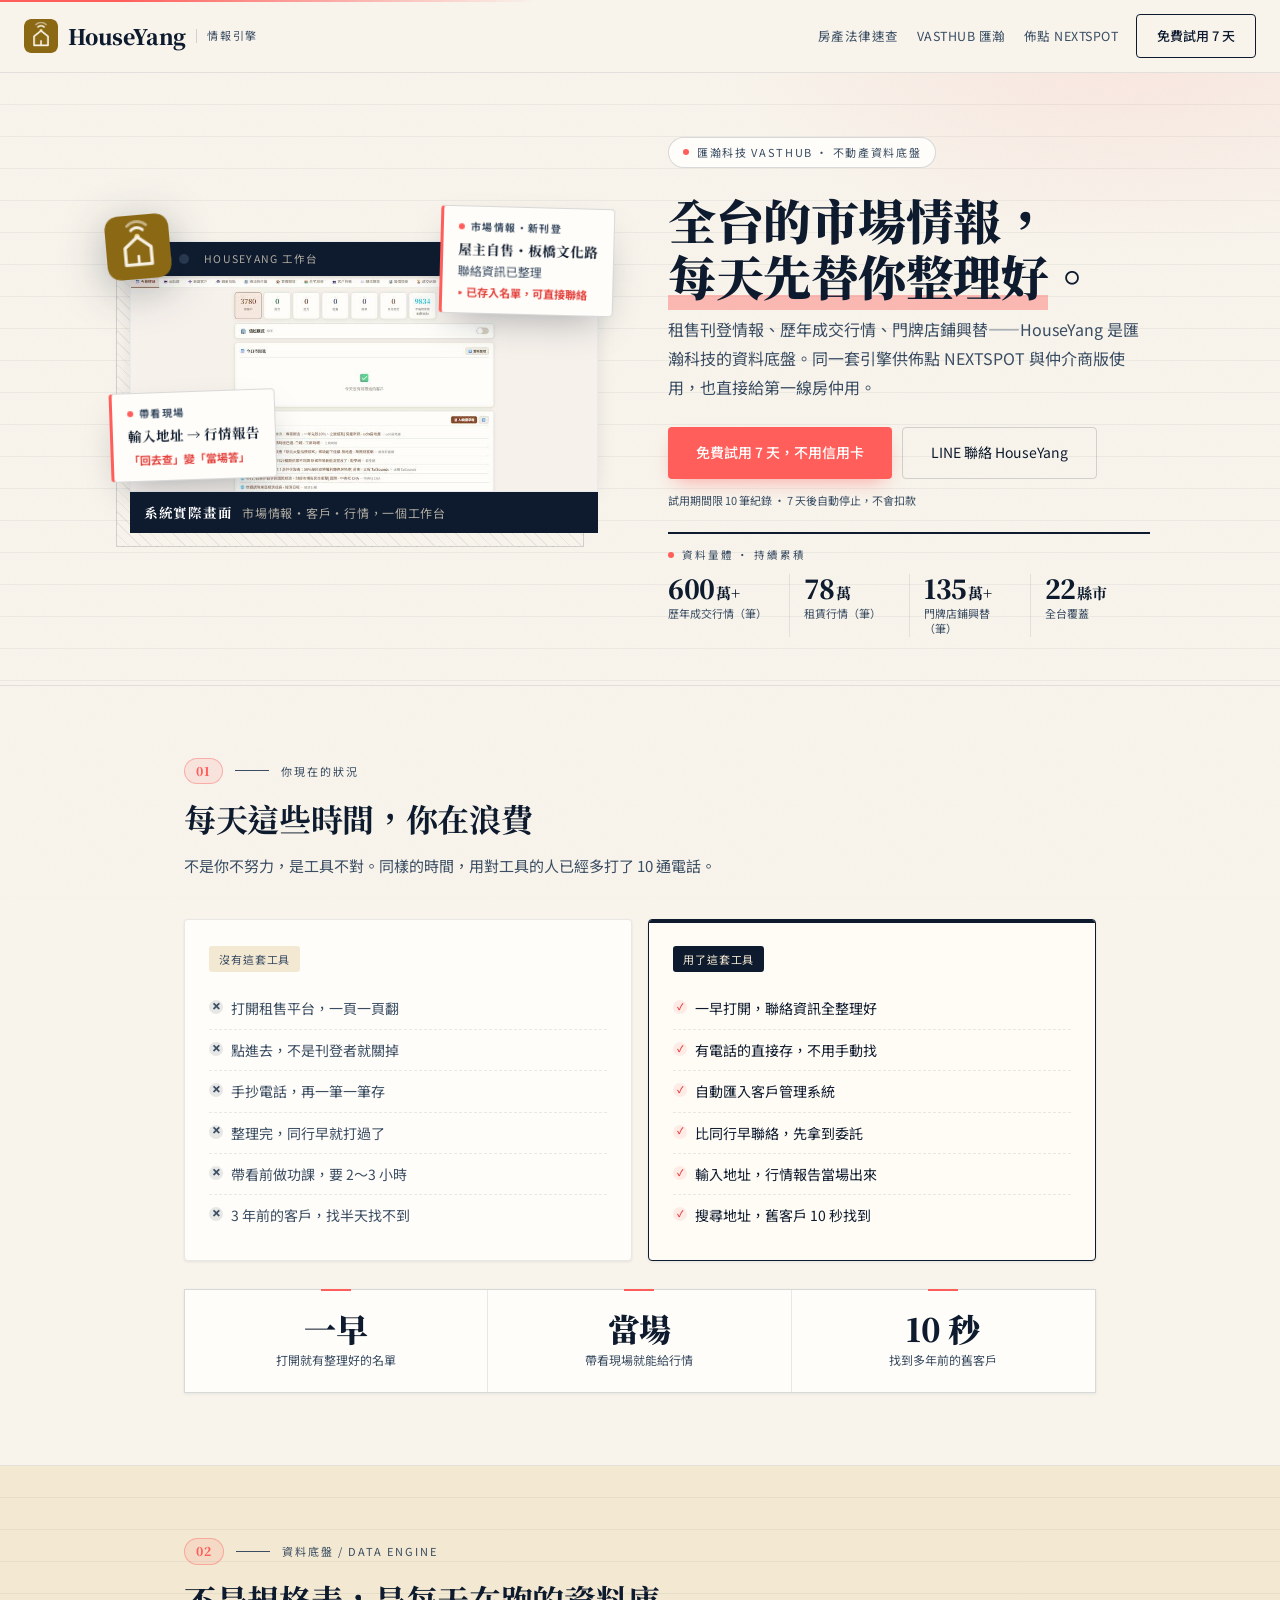
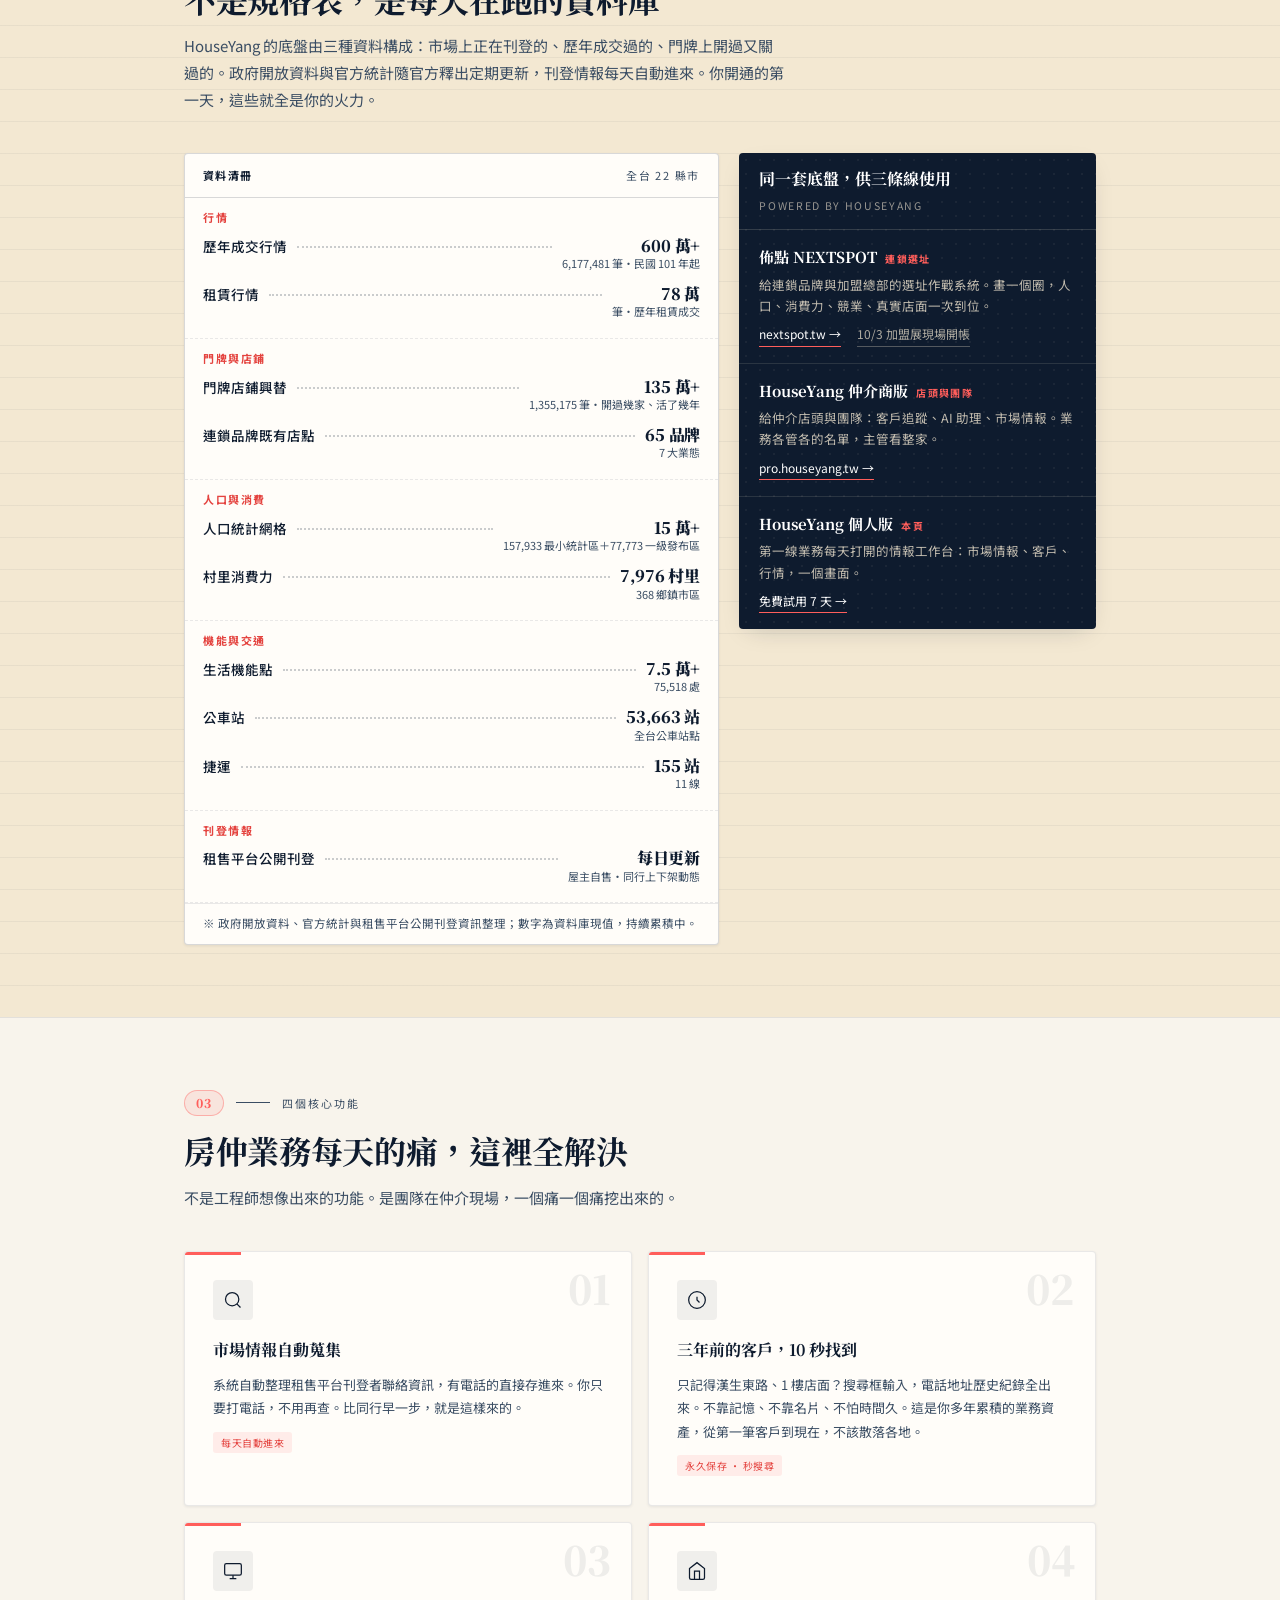
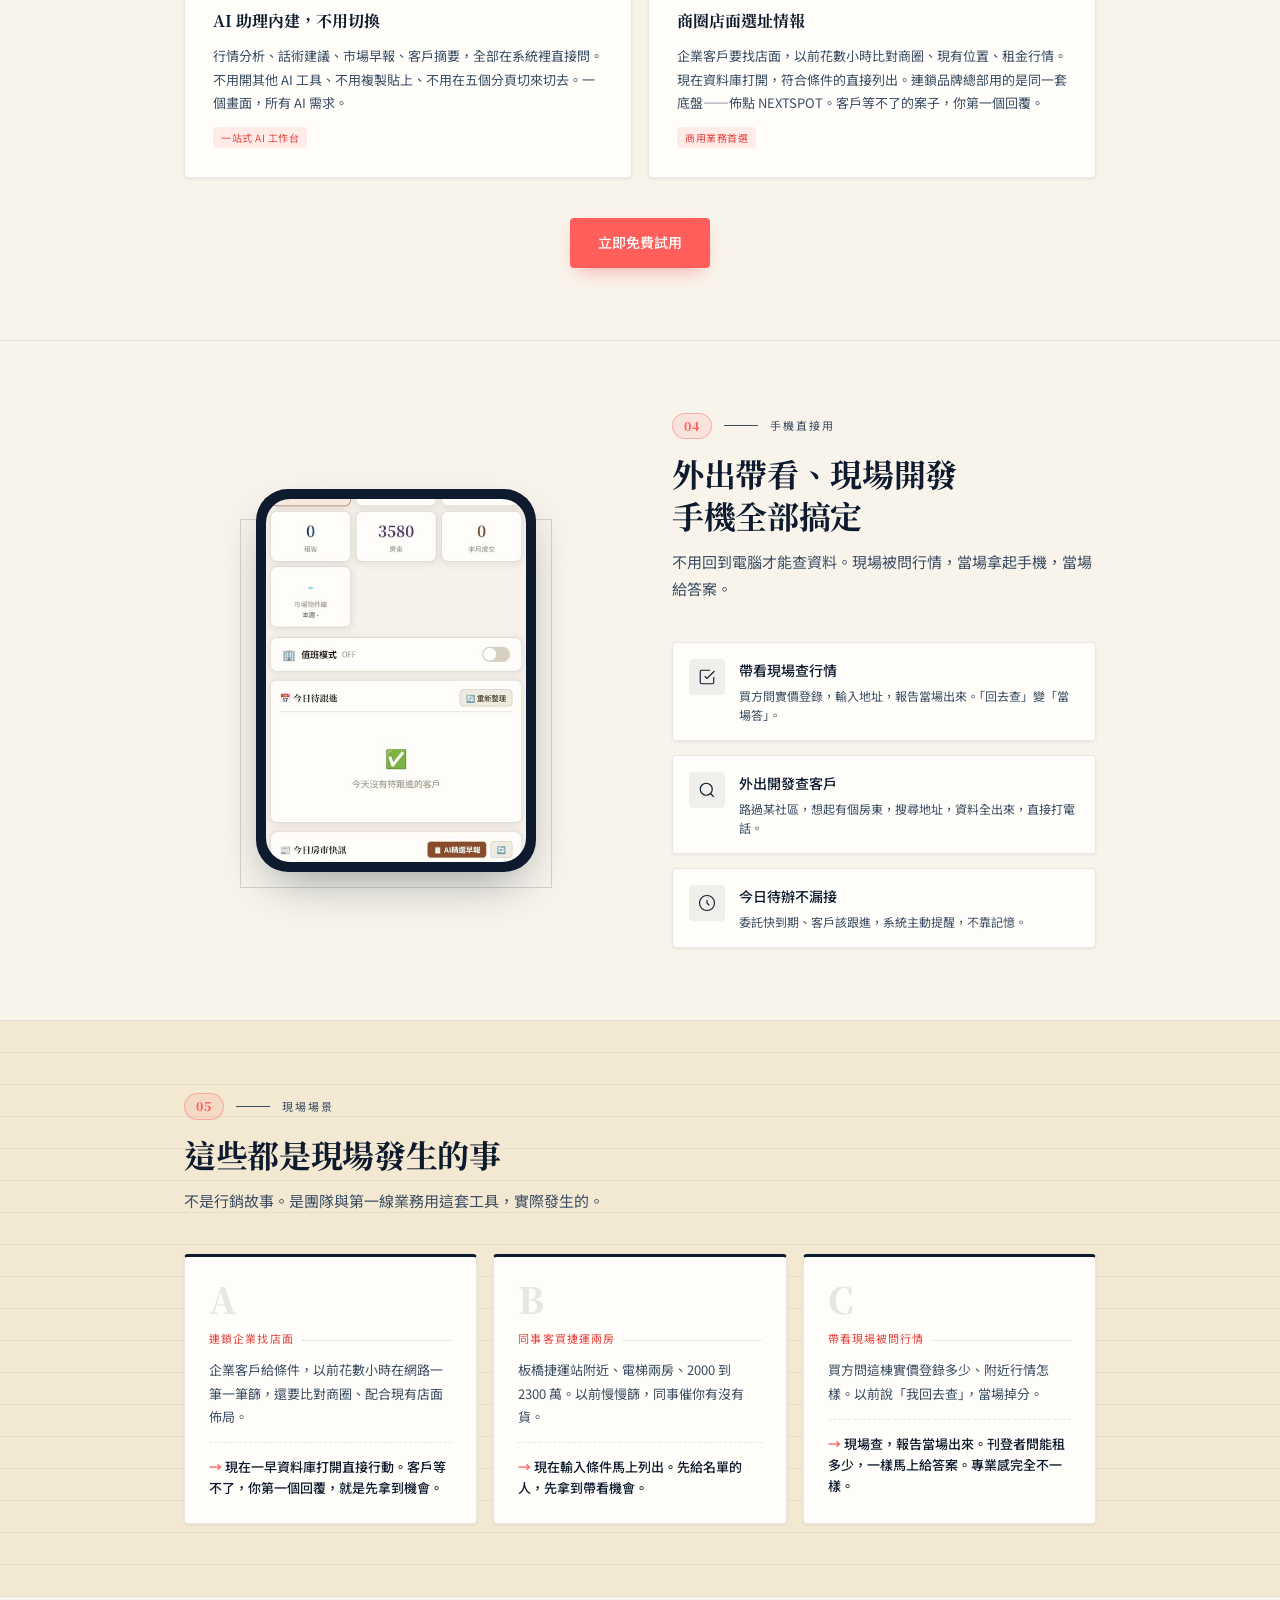
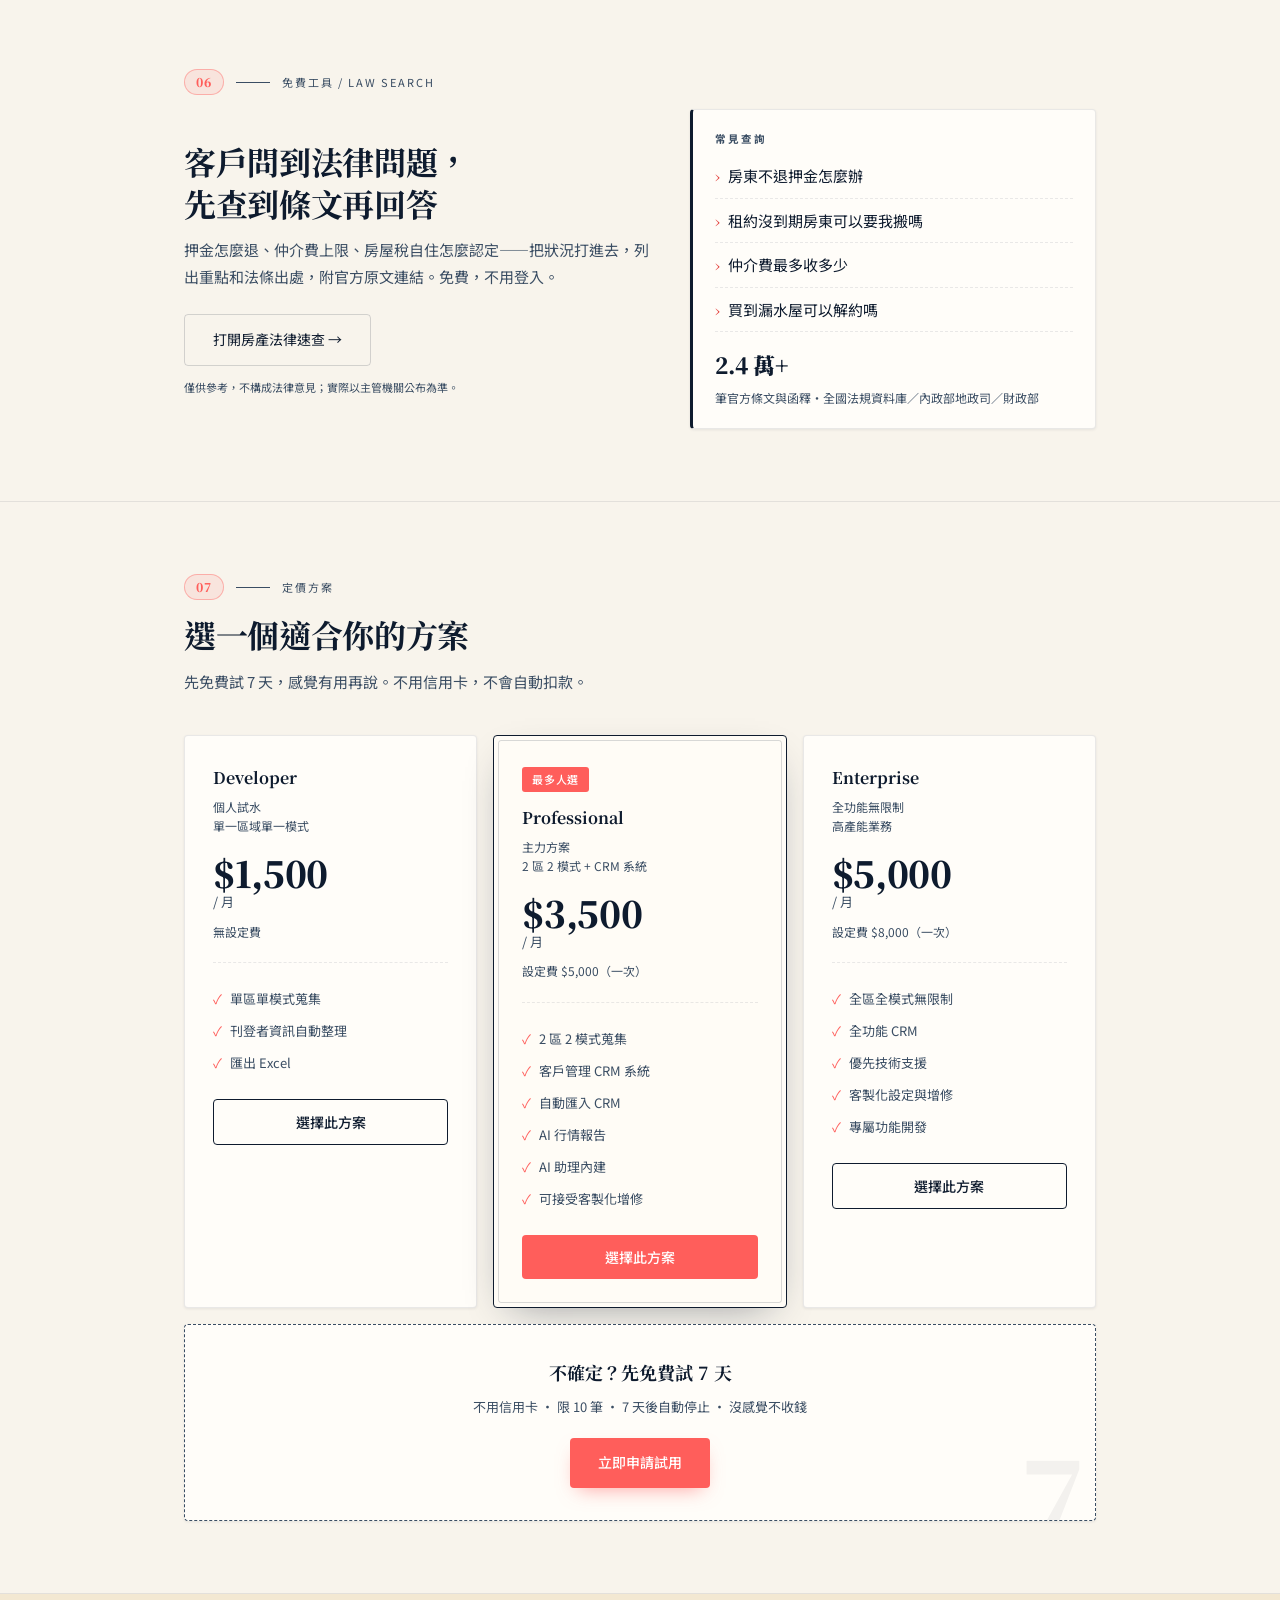
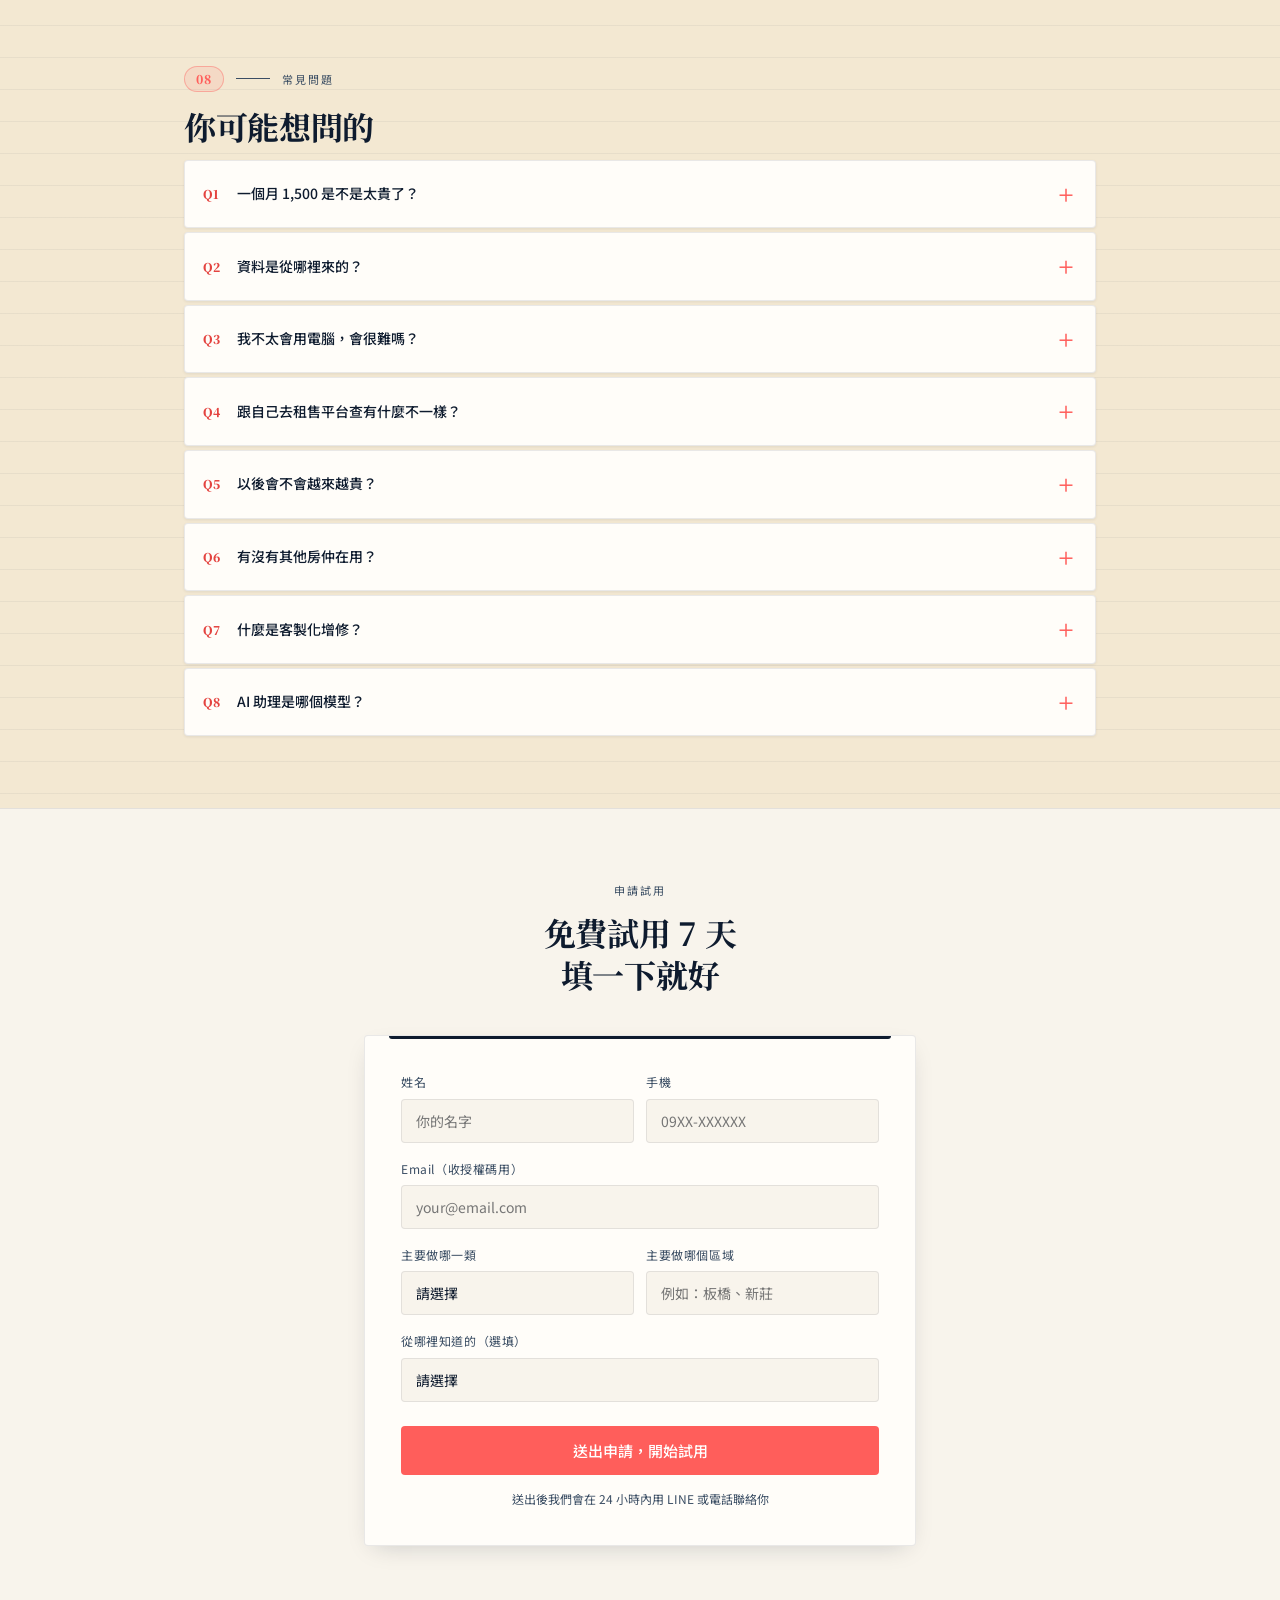
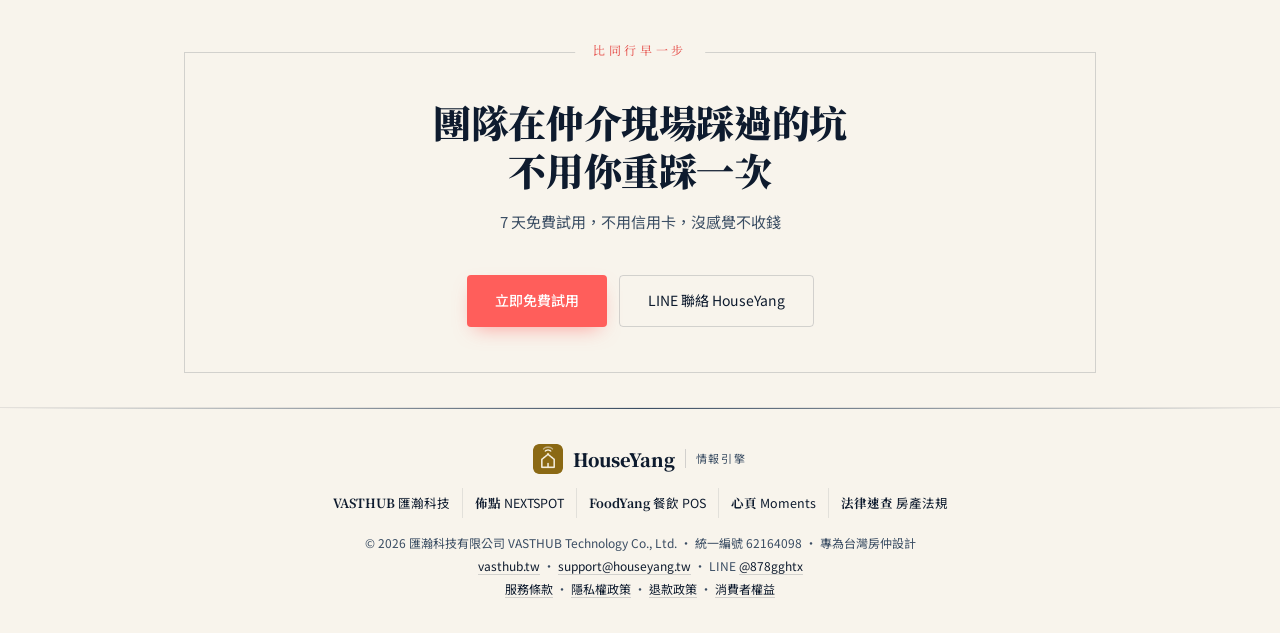
==== index.html @ 424b6b30 "官網加「房產法律速查」入口：導覽列＋06 免費工具區塊（四個常見查詢直連 law.houseyang.tw/?q=）＋頁尾；定價／常見問題順延 07／08 Co-Authored-By: Claude" ====
<!DOCTYPE html>
<html lang="zh-TW">
<head>
<meta charset="UTF-8">
<meta name="viewport" content="width=device-width, initial-scale=1.0">
<script>/* 舊連結救援：6/28 前 CRM 在此網域，LINE 早報短網址 /go/<id> 與定位回覆 /m/property 仍在客人手機裡 → 導到 CRM 主機 */(function(p){if(/^\/go\/[A-Za-z0-9]+\/?$/.test(p))location.replace("https://app.houseyang.tw"+p.replace(/\/$/,""));else if(p==="/m/property"||p==="/m/property/")location.replace("https://app.houseyang.tw/m/property.html"+location.search);})(location.pathname);</script>
<title>HouseYang 情報引擎｜房仲市場情報系統・匯瀚科技資料底盤</title>
<meta name="description" content="HouseYang 是匯瀚科技的不動產資料底盤：歷年成交行情 600 萬+ 筆、租賃行情 78 萬筆、門牌店鋪興替 135 萬+ 筆、全台 22 縣市，租售刊登情報每天自動整理。同一套引擎供佈點 NEXTSPOT 與仲介商版使用，也直接給第一線房仲用。免費試用 7 天。">
<meta name="theme-color" content="#F8F4EC">
<meta property="og:title" content="HouseYang 情報引擎｜房仲市場情報系統">
<meta property="og:description" content="匯瀚科技的不動產資料底盤——成交行情 600 萬+、門牌店鋪興替 135 萬+、全台 22 縣市。專為台灣房仲設計，免費試用 7 天，不用信用卡。">
<meta property="og:type" content="website">
<meta property="og:image" content="https://houseyang.tw/images/houseyang-icon-512.png">
<meta property="og:url" content="https://houseyang.tw/">
<meta property="og:site_name" content="HouseYang 情報引擎">
<meta property="og:locale" content="zh_TW">
<meta name="twitter:card" content="summary">
<meta name="twitter:title" content="HouseYang 情報引擎｜房仲市場情報系統">
<meta name="twitter:description" content="匯瀚科技的不動產資料底盤——成交行情 600 萬+、門牌店鋪興替 135 萬+、全台 22 縣市。專為台灣房仲設計，免費試用 7 天，不用信用卡。">
<meta name="twitter:image" content="https://houseyang.tw/images/houseyang-icon-512.png">
<link rel="canonical" href="https://houseyang.tw/">
<script type="application/ld+json">
{"@context":"https://schema.org","@type":"SoftwareApplication","name":"HouseYang 情報引擎","alternateName":["HouseYang 房仲市場情報系統","小楊房仲情報系統"],"applicationCategory":"BusinessApplication","operatingSystem":"Web","url":"https://houseyang.tw/","publisher":{"@type":"Organization","name":"匯瀚科技有限公司","url":"https://vasthub.tw/"},"offers":{"@type":"Offer","description":"免費試用 7 天"},"description":"匯瀚科技的不動產資料底盤。歷年成交行情 600 萬+ 筆、租賃行情 78 萬筆、門牌店鋪興替 135 萬+ 筆、全台 22 縣市；市場情報自動蒐集、AI 助理內建、客戶永久保存。同一套引擎供佈點 NEXTSPOT 與仲介商版使用。"}
</script>
<link rel="icon" type="image/png" sizes="32x32" href="./images/houseyang-icon-32.png">
<link rel="icon" type="image/png" sizes="192x192" href="./images/houseyang-icon-192.png">
<link rel="apple-touch-icon" href="./images/houseyang-icon-192.png">
<link rel="preconnect" href="https://fonts.googleapis.com">
<link href="https://fonts.googleapis.com/css2?family=Noto+Serif+TC:wght@400;700;900&family=Noto+Sans+TC:wght@300;400;500;700&display=swap" rel="stylesheet">
<style>
*{margin:0;padding:0;box-sizing:border-box}
/* 色系：NEXTSPOT 四角色 — navy 主墨／slate 次文字／coral 唯一亮色／cream 紙面。情報誌母題保留。 */
:root{
  --bg:#F8F4EC;--surface:#FFFDF9;--surface2:#F3E8D2;
  --navy:#0E1B2E;--slate:#3A4D63;--coral:#FF5E5B;--coral-deep:#E4433F;--cream:#F3E8D2;
  --coral-pale:rgba(255,94,91,0.10);--navy-pale:rgba(14,27,46,0.06);
  --text:#0E1B2E;--muted:#3A4D63;
  --border:rgba(14,27,46,0.16);--border-light:rgba(14,27,46,0.09);
  --r:4px;--fs:'Noto Serif TC',serif;--fb:'Noto Sans TC',sans-serif;
  --shadow:0 1px 3px rgba(14,27,46,0.08);--shadow-md:0 8px 24px -10px rgba(14,27,46,0.22);
  --ease:cubic-bezier(.25,.46,.45,.94);
  --grain:url("data:image/svg+xml;charset=utf-8,%3Csvg xmlns='http://www.w3.org/2000/svg' width='160' height='160'%3E%3Cfilter id='n'%3E%3CfeTurbulence type='fractalNoise' baseFrequency='0.8' numOctaves='2' stitchTiles='stitch'/%3E%3C/filter%3E%3Crect width='160' height='160' filter='url(%23n)' opacity='0.55'/%3E%3C/svg%3E");
  --dots:radial-gradient(rgba(243,232,210,.16) 1px,transparent 1.2px);
}
html{scroll-behavior:smooth;overflow-x:clip}
body{background:var(--bg);color:var(--text);font-family:var(--fb);overflow-x:hidden;line-height:1.7;-webkit-font-smoothing:antialiased;position:relative}
body::before{content:"";position:fixed;inset:0;background-image:var(--grain);opacity:.045;mix-blend-mode:multiply;pointer-events:none;z-index:1}
::selection{background:var(--coral);color:#fff}
a,button{font-family:var(--fb)}
a:focus-visible,button:focus-visible{outline:3px solid rgba(255,94,91,.45);outline-offset:2px}
.num{font-variant-numeric:tabular-nums}

nav{padding:14px 24px;display:flex;justify-content:space-between;align-items:center;gap:16px;border-bottom:1px solid var(--border-light);background:rgba(248,244,236,0.94);backdrop-filter:blur(10px);position:sticky;top:0;z-index:100}
nav::before{content:"";position:absolute;top:0;left:0;right:0;height:2px;background:linear-gradient(90deg,var(--coral) 0,var(--coral) 120px,rgba(255,94,91,0) 42%)}
.logo{display:flex;align-items:center;gap:10px;text-decoration:none;min-width:0}
.logo img{height:34px;width:34px;display:block;border-radius:6px}
.logo-word{font-family:var(--fs);font-weight:900;font-size:21px;color:var(--navy);letter-spacing:-.01em;line-height:1;white-space:nowrap}
.logo-tag{font-size:11px;letter-spacing:.16em;color:var(--slate);border-left:1px solid var(--border);padding-left:10px;line-height:1.2;white-space:nowrap}
.nav-right{display:flex;align-items:center;gap:6px 18px;flex-shrink:0}
.nav-link{font-size:12.5px;color:var(--slate);text-decoration:none;letter-spacing:.04em;padding:6px 0;border-bottom:1px solid transparent;transition:color .15s,border-color .15s;white-space:nowrap}
.nav-link:hover{color:var(--navy);border-bottom-color:var(--coral)}
.nav-cta{font-size:13px;padding:9px 20px;border:1px solid var(--navy);border-radius:var(--r);color:var(--navy);cursor:pointer;font-family:var(--fb);font-weight:500;background:transparent;transition:background .15s,color .15s;text-decoration:none;white-space:nowrap;min-height:44px;display:inline-flex;align-items:center}
.nav-cta:hover{background:var(--navy);color:var(--cream)}
@media(max-width:640px){.nav-link{display:none}.logo-tag{display:none}}

/* ===== 章節開頭（編號＋線＋標籤）===== */
.kicker{display:flex;align-items:center;gap:12px;margin-bottom:14px}
.kicker .k-no{font-family:var(--fs);font-weight:900;font-size:12px;letter-spacing:.08em;color:var(--coral);border:1px solid rgba(255,94,91,.4);border-radius:999px;padding:2px 11px;line-height:1.7;background:var(--coral-pale)}
.kicker .k-line{width:34px;height:1px;background:var(--slate)}
.kicker .k-label{font-size:11px;letter-spacing:0.18em;color:var(--slate);font-family:var(--fb);text-transform:uppercase}

/* ===== HERO：系統畫面 + 情報卡 + 資料量體帶 ===== */
.hero-bg{position:relative;overflow:hidden;background:
  radial-gradient(720px 400px at 88% -8%,rgba(255,94,91,.10),transparent 58%),
  var(--bg)}
.hero-bg::before{content:"";position:absolute;inset:0;background-image:repeating-linear-gradient(180deg,transparent 0 31px,rgba(14,27,46,.05) 31px 32px);pointer-events:none}
.hero-split{display:grid;grid-template-columns:minmax(0,1fr) minmax(0,1fr);max-width:1100px;margin:0 auto;min-height:560px;align-items:center;padding:0 40px;gap:56px;position:relative;z-index:2}
.hero-left{position:relative;align-self:center;padding:56px 14px 40px 0;min-width:0}
.photo-wrap{position:relative;max-width:480px}
.photo-wrap::before{content:"";position:absolute;top:26px;left:-14px;right:14px;bottom:-14px;border:1px solid var(--border);background:repeating-linear-gradient(45deg,rgba(14,27,46,.06) 0 1px,transparent 1px 8px);z-index:0}
.hv-frame{position:relative;z-index:1;border:1px solid var(--border-light);background:#fff;box-shadow:var(--shadow-md);border-radius:var(--r) var(--r) 0 0;overflow:hidden}
.hv-bar{height:34px;background:var(--navy);display:flex;align-items:center;gap:7px;padding:0 14px}
.hv-bar i{width:10px;height:10px;border-radius:50%;background:#2A3A50}
.hv-bar i:first-child{background:var(--coral)}
.hv-bar em{font-style:normal;margin-left:8px;font-size:10.5px;letter-spacing:.12em;color:rgba(243,232,210,.7);font-family:var(--fb)}
.hv-frame img{width:100%;display:block}
.hv-mark{position:absolute;left:-24px;top:-26px;z-index:4;width:64px;height:64px;transform:rotate(-5deg);filter:drop-shadow(0 10px 22px rgba(14,27,46,.32))}
.hv-mark img{width:100%;display:block;border-radius:12px}
.photo-cap{position:relative;z-index:2;display:flex;align-items:baseline;gap:10px;background:var(--navy);color:var(--cream);font-size:12px;padding:9px 14px;letter-spacing:.06em}
.photo-cap b{font-family:var(--fs);font-size:13.5px;font-weight:700;color:#fff}
.photo-cap span{color:rgba(243,232,210,.7)}
/* 出格情報卡 */
.intel{position:absolute;z-index:3;background:var(--surface);border:1px solid var(--border);border-left:3px solid var(--coral);box-shadow:0 16px 38px -14px rgba(14,27,46,.35);padding:12px 15px;font-size:12px;line-height:1.6;border-radius:var(--r);max-width:220px}
.intel .it{font-family:var(--fb);font-size:10px;letter-spacing:.14em;color:var(--slate);font-weight:700;display:flex;align-items:center;gap:6px;margin-bottom:4px}
.intel .it::before{content:"";width:6px;height:6px;border-radius:50%;background:var(--coral)}
.intel b{display:block;font-family:var(--fs);font-size:13.5px;color:var(--navy)}
.intel span{color:var(--slate)}
.intel em{display:block;font-style:normal;font-size:11px;font-weight:700;color:var(--coral-deep);margin-top:4px}
.intel-1{right:-16px;top:-34px;transform:rotate(1.5deg)}
.intel-2{left:-20px;bottom:52px;transform:rotate(-2deg)}
.hero-right{padding:64px 0 48px;display:flex;flex-direction:column;min-width:0}
.hero-badge{display:inline-flex;align-items:center;gap:8px;font-size:11px;letter-spacing:0.15em;color:var(--slate);border:1px solid var(--border);padding:5px 14px;border-radius:999px;margin-bottom:24px;background:var(--surface);width:fit-content}
.badge-dot{width:6px;height:6px;border-radius:50%;background:var(--coral);flex-shrink:0}
.hero-title{font-family:var(--fs);font-size:clamp(28px,4vw,48px);font-weight:900;line-height:1.18;margin-bottom:10px;letter-spacing:-.01em}
.hero-title span{background:linear-gradient(transparent 78%,rgba(255,94,91,.40) 0)}
.hero-title-sub{font-size:clamp(14px,1.6vw,16px);font-weight:400;color:var(--slate);margin-bottom:26px;line-height:1.8;max-width:520px}
.hero-btns{display:flex;gap:10px;flex-wrap:wrap;margin-bottom:12px}
.btn-primary{padding:13px 28px;background:var(--coral);color:#fff;border-radius:var(--r);font-size:14px;font-weight:500;cursor:pointer;font-family:var(--fb);border:none;transition:transform .2s var(--ease),background .15s,box-shadow .2s;text-decoration:none;display:inline-flex;align-items:center;justify-content:center;min-height:44px;box-shadow:0 8px 20px -8px rgba(255,94,91,.6)}
.btn-primary:hover{transform:translateY(-2px);background:var(--coral-deep);box-shadow:0 12px 26px -8px rgba(228,67,63,.6)}
.btn-secondary{padding:13px 28px;background:transparent;color:var(--navy);border-radius:var(--r);font-size:14px;cursor:pointer;font-family:var(--fb);border:1px solid var(--border);transition:border-color .15s,color .15s;text-decoration:none;display:inline-flex;align-items:center;justify-content:center;min-height:44px}
.btn-secondary:hover{border-color:var(--navy);color:var(--navy);background:var(--navy-pale)}
.hero-note{font-size:11px;color:var(--slate);margin-bottom:22px}
/* 資料量體數字帶 */
.hero-data{border-top:2px solid var(--navy);padding-top:12px}
.hd-cap{font-size:10.5px;letter-spacing:.18em;color:var(--slate);text-transform:uppercase;margin-bottom:10px;display:flex;gap:8px;align-items:center}
.hd-cap::before{content:"";width:6px;height:6px;background:var(--coral);border-radius:50%;flex:none}
.hd-grid{display:grid;grid-template-columns:repeat(4,minmax(0,1fr));gap:0}
.hd{padding:0 14px;border-left:1px solid var(--border-light);min-width:0}
.hd:first-child{padding-left:0;border-left:0}
.hd b{font-family:var(--fs);font-size:clamp(20px,2.1vw,26px);font-weight:900;color:var(--navy);display:block;line-height:1.05;letter-spacing:-.01em;font-variant-numeric:tabular-nums;white-space:nowrap}
.hd b small{font-size:.58em;font-weight:700;margin-left:1px}
.hd span{font-size:11px;color:var(--slate);display:block;margin-top:5px;line-height:1.4}
.rv{opacity:0;transform:translateY(16px);animation:fadeUp .6s var(--ease) forwards}
.rv.d1{animation-delay:.05s}.rv.d2{animation-delay:.12s}.rv.d3{animation-delay:.2s}.rv.d4{animation-delay:.3s}.rv.d5{animation-delay:.4s}
@keyframes fadeUp{to{opacity:1;transform:translateY(0)}}

.divider{height:1px;background:var(--border-light)}
.wrap{max-width:960px;margin:0 auto;padding:0 24px}
.section{padding:72px 24px;position:relative}
.section-alt{padding:72px 0;background:var(--surface2);position:relative}
.section-alt::before{content:"";position:absolute;inset:0;background-image:repeating-linear-gradient(180deg,transparent 0 31px,rgba(14,27,46,.05) 31px 32px);pointer-events:none}
.section-alt .wrap{padding:0 24px;position:relative;z-index:2}
.sec-label{font-size:11px;letter-spacing:0.18em;color:var(--slate);margin-bottom:12px;font-family:var(--fb);text-transform:uppercase}
.sec-title{font-family:var(--fs);font-size:clamp(22px,4vw,32px);font-weight:700;margin-bottom:12px;line-height:1.3;letter-spacing:-.01em}
.sec-sub{font-size:15px;color:var(--slate);margin-bottom:40px;line-height:1.8;max-width:600px}

.compare{display:grid;grid-template-columns:repeat(2,minmax(0,1fr));gap:16px}
.compare-card{background:var(--surface);border:1px solid var(--border-light);border-radius:var(--r);padding:24px;box-shadow:var(--shadow);min-width:0}
.compare-card.after{border-color:var(--navy);background:#FFFCF6;position:relative;overflow:hidden}
.compare-card.after::before{content:"";position:absolute;top:0;left:0;right:0;height:3px;background:var(--navy)}
.compare-tag{font-size:11px;letter-spacing:0.08em;margin-bottom:16px;padding:4px 10px;border-radius:3px;display:inline-block;font-family:var(--fb)}
.tag-before{background:var(--surface2);color:var(--slate)}
.tag-after{background:var(--navy);color:var(--cream)}
.compare-item{font-size:14px;color:var(--slate);padding:9px 0;border-bottom:1px dashed var(--border-light);line-height:1.6;display:flex;gap:8px;align-items:flex-start}
.compare-item:last-child{border:none}
.compare-item.good{color:var(--navy)}
.ci-icon{flex-shrink:0;margin-top:3px;width:14px;height:14px;border-radius:50%;display:flex;align-items:center;justify-content:center;font-size:9px;font-weight:700}
.ci-bad{background:rgba(58,77,99,0.12);color:var(--slate)}
.ci-good{background:var(--coral-pale);color:var(--coral-deep)}
.stat-row{display:grid;grid-template-columns:repeat(3,minmax(0,1fr));gap:0;margin-top:28px;border:1px solid var(--border);background:var(--surface);box-shadow:var(--shadow)}
.stat{padding:22px 12px;text-align:center;border-right:1px solid var(--border-light);position:relative}
.stat:last-child{border-right:0}
.stat::before{content:"";position:absolute;top:-1px;left:50%;transform:translateX(-50%);width:30px;height:2px;background:var(--coral)}
.stat-num{font-family:var(--fs);font-size:32px;font-weight:900;color:var(--navy);line-height:1;letter-spacing:-.01em}
.stat-label{font-size:12px;color:var(--slate);margin-top:6px}

/* ===== 資料底盤：清冊 + 供應面板 ===== */
.engine{display:grid;grid-template-columns:minmax(0,3fr) minmax(0,2fr);gap:20px;margin-top:8px;align-items:start}
.ledger{background:var(--surface);border:1px solid var(--border);box-shadow:var(--shadow);border-radius:var(--r);min-width:0}
.lg-hd{display:flex;justify-content:space-between;gap:10px;flex-wrap:wrap;padding:12px 18px;border-bottom:1px solid var(--border);font-size:11px;letter-spacing:.16em;color:var(--slate);text-transform:uppercase}
.lg-hd b{color:var(--navy);font-weight:700;letter-spacing:.12em}
.lg-group{padding:10px 18px 12px;border-bottom:1px dashed var(--border-light)}
.lg-group:last-of-type{border-bottom:0}
.lg-cat{font-size:11px;letter-spacing:.14em;color:var(--coral-deep);font-weight:700;margin-bottom:2px}
.lg-row{display:flex;align-items:baseline;gap:10px;padding:6px 0;font-size:13.5px}
.lg-row .n{color:var(--navy);font-weight:500;flex:none}
.lg-row .d{flex:1;border-bottom:2px dotted rgba(14,27,46,.22);transform:translateY(-4px);min-width:16px}
.lg-row .v{font-family:var(--fs);font-weight:900;color:var(--navy);flex:0 1 auto;min-width:0;max-width:72%;font-size:16px;font-variant-numeric:tabular-nums;letter-spacing:-.01em;text-align:right;line-height:1.2}
.lg-row .v small{display:block;font-family:var(--fb);font-weight:400;font-size:11px;color:var(--slate);letter-spacing:0;line-height:1.5}
.lg-ft{padding:10px 18px;font-size:11.5px;color:var(--slate);border-top:1px solid var(--border-light);line-height:1.7}
.supply{background:var(--navy);color:var(--cream);border-radius:var(--r);box-shadow:var(--shadow-md);overflow:hidden;position:relative;min-width:0}
.supply::before{content:"";position:absolute;inset:0;background-image:var(--dots);background-size:14px 14px;opacity:.35;pointer-events:none}
.supply > *{position:relative}
.sp-hd{padding:16px 20px 12px;border-bottom:1px solid rgba(243,232,210,.16)}
.sp-hd b{font-family:var(--fs);font-size:16px;color:#fff;display:block;line-height:1.3}
.sp-hd span{font-size:10.5px;letter-spacing:.16em;color:rgba(243,232,210,.6);text-transform:uppercase}
.sp-item{padding:14px 20px 16px;border-bottom:1px solid rgba(243,232,210,.12)}
.sp-item:last-child{border-bottom:0}
.sp-item .st{display:flex;align-items:baseline;gap:8px;margin-bottom:4px;flex-wrap:wrap}
.sp-item .st b{font-family:var(--fs);font-size:15px;color:#fff}
.sp-item .st i{font-style:normal;font-size:10px;letter-spacing:.14em;color:var(--coral);font-weight:700}
.sp-item p{font-size:12.5px;color:rgba(243,232,210,.78);line-height:1.7}
.sp-links{display:flex;flex-wrap:wrap;gap:6px 16px;margin-top:8px}
.sp-item a{display:inline-flex;align-items:center;gap:6px;font-size:12px;color:#fff;text-decoration:none;border-bottom:1px solid var(--coral);padding-bottom:1px;transition:color .15s}
.sp-item a:hover{color:var(--coral)}
.sp-item a.dim{color:rgba(243,232,210,.7);border-bottom-color:rgba(243,232,210,.3)}
.sp-item a.dim:hover{color:#fff}

.feat-grid{display:grid;grid-template-columns:repeat(2,minmax(0,1fr));gap:16px;margin-top:8px}
.feat-card{background:var(--surface);border:1px solid var(--border-light);border-radius:var(--r);padding:28px;box-shadow:var(--shadow);position:relative;overflow:hidden;transition:transform .2s var(--ease),box-shadow 0.2s;min-width:0}
.feat-card:hover{box-shadow:var(--shadow-md);transform:translateY(-3px)}
.feat-accent{position:absolute;top:0;left:0;width:56px;height:3px;background:var(--coral)}
.feat-num{font-family:var(--fs);font-size:40px;font-weight:900;color:rgba(14,27,46,0.07);line-height:1;margin-bottom:12px;position:absolute;right:20px;top:16px}
.feat-icon{width:40px;height:40px;border-radius:var(--r);background:var(--navy-pale);display:flex;align-items:center;justify-content:center;margin-bottom:16px}
.feat-icon svg{width:20px;height:20px;stroke:var(--navy);fill:none;stroke-width:1.5}
.feat-title{font-family:var(--fs);font-size:16px;font-weight:700;margin-bottom:10px}
.feat-body{font-size:13px;color:var(--slate);line-height:1.8}
.feat-tag{display:inline-block;font-size:10px;padding:2px 8px;border-radius:3px;background:var(--coral-pale);color:var(--coral-deep);margin-top:12px;letter-spacing:0.05em;font-family:var(--fb)}
.feat-cta{text-align:center;margin-top:40px}

.phone-section{padding:72px 24px;position:relative}
.phone-wrap{max-width:960px;margin:0 auto;display:grid;grid-template-columns:repeat(2,minmax(0,1fr));gap:64px;align-items:center}
.phone-frame{position:relative;max-width:280px;margin:0 auto}
.phone-frame::before{content:"";position:absolute;top:30px;left:-16px;right:-16px;bottom:-16px;border:1px solid var(--border);z-index:0}
.phone-shell{position:relative;background:var(--navy);border-radius:32px;padding:10px;box-shadow:0 20px 48px -16px rgba(14,27,46,.45),0 0 0 1px rgba(255,255,255,0.05);z-index:1}
.phone-screen{border-radius:24px;overflow:hidden;background:var(--bg)}
.phone-screen img{width:100%;display:block}
.phone-points{display:flex;flex-direction:column;gap:14px;margin-top:24px}
.phone-point{display:flex;gap:14px;align-items:flex-start;padding:16px;background:var(--surface);border-radius:var(--r);border:1px solid var(--border-light);box-shadow:var(--shadow);transition:transform .2s var(--ease),border-color .2s}
.phone-point:hover{transform:translateX(4px);border-color:var(--navy)}
.pp-icon{width:36px;height:36px;border-radius:var(--r);background:var(--navy-pale);display:flex;align-items:center;justify-content:center;flex-shrink:0}
.pp-icon svg{width:18px;height:18px;stroke:var(--navy);fill:none;stroke-width:1.5}
.pp-title{font-size:14px;font-weight:500;margin-bottom:3px}
.pp-body{font-size:12px;color:var(--slate);line-height:1.6}

.story-cards{display:grid;grid-template-columns:repeat(3,minmax(0,1fr));gap:16px;margin-top:8px}
.story-card{background:var(--surface);border:1px solid var(--border-light);border-radius:var(--r);padding:24px;border-top:3px solid var(--navy);box-shadow:var(--shadow);position:relative;min-width:0}
.story-letter{font-family:var(--fs);font-size:36px;font-weight:900;color:rgba(14,27,46,0.10);line-height:1;margin-bottom:12px}
.story-scene{font-size:11px;color:var(--coral-deep);letter-spacing:0.1em;margin-bottom:10px;font-family:var(--fb);display:flex;align-items:baseline;gap:8px}
.story-scene::after{content:"";flex:1;border-bottom:1px dotted var(--border);transform:translateY(-2px)}
.story-text{font-size:13px;color:var(--slate);line-height:1.8}
.story-result{margin-top:14px;padding-top:14px;border-top:1px dashed var(--border-light);font-size:13px;color:var(--navy);font-weight:500;line-height:1.6}
.story-result::before{content:"→ ";color:var(--coral);font-weight:700}

.price-grid{display:grid;grid-template-columns:repeat(3,minmax(0,1fr));gap:16px;margin-top:8px}
.price-card{background:var(--surface);border:1px solid var(--border-light);border-radius:var(--r);padding:28px;box-shadow:var(--shadow);min-width:0;position:relative;transition:transform .2s var(--ease),box-shadow .2s}
.price-card:hover{transform:translateY(-3px);box-shadow:var(--shadow-md)}
.price-card.featured{border:1px solid var(--navy);background:#FFFCF6;box-shadow:0 14px 40px -18px rgba(14,27,46,.45)}
.price-card.featured::before{content:"";position:absolute;inset:4px;border:1px solid var(--border);border-radius:3px;pointer-events:none}
.price-badge{font-size:11px;background:var(--coral);color:#fff;padding:3px 10px;border-radius:3px;display:inline-block;margin-bottom:12px;font-family:var(--fb);font-weight:500;letter-spacing:.06em}
.price-plan{font-family:var(--fs);font-size:16px;font-weight:700;margin-bottom:6px}
.price-for{font-size:12px;color:var(--slate);margin-bottom:20px;line-height:1.6}
.price-num{font-family:var(--fs);font-size:36px;font-weight:900;color:var(--navy);line-height:1;letter-spacing:-.01em;font-variant-numeric:tabular-nums}
.price-unit{font-size:13px;color:var(--slate);margin-bottom:8px}
.price-setup{font-size:12px;color:var(--slate);margin-bottom:20px;padding-bottom:20px;border-bottom:1px dashed var(--border-light)}
.price-feat{font-size:13px;color:var(--slate);padding:5px 0;display:flex;gap:8px}
.check{color:var(--coral);flex-shrink:0}
.price-btn{width:100%;margin-top:20px;padding:12px;border-radius:var(--r);font-size:14px;font-weight:500;cursor:pointer;font-family:var(--fb);transition:background .15s,color .15s,opacity .15s;border:1px solid var(--navy);min-height:44px}
.price-btn.main{background:var(--coral);color:#fff;border:none}
.price-btn.main:hover{background:var(--coral-deep)}
.price-btn.outline{background:transparent;color:var(--navy)}
.price-btn.outline:hover{background:var(--navy);color:var(--cream)}
.trial-box{background:var(--surface);border:1px dashed var(--slate);border-radius:var(--r);padding:32px;text-align:center;margin-top:16px;box-shadow:var(--shadow);position:relative;overflow:hidden}
.trial-box::after{content:"7";position:absolute;right:8px;bottom:-30px;font-family:var(--fs);font-weight:900;font-size:110px;color:rgba(14,27,46,.05);line-height:1;pointer-events:none}
.trial-title{font-family:var(--fs);font-size:18px;font-weight:700;margin-bottom:8px}
.trial-note{font-size:13px;color:var(--slate);margin-bottom:20px}

.faq-list{margin-top:8px;display:flex;flex-direction:column;gap:4px;counter-reset:q}
.faq-item{background:var(--surface);border:1px solid var(--border-light);border-radius:var(--r);overflow:hidden;box-shadow:var(--shadow)}
.faq-q{padding:18px 20px 18px 52px;font-size:14px;font-weight:500;cursor:pointer;display:flex;justify-content:space-between;align-items:center;gap:16px;color:var(--navy);user-select:none;min-height:44px;position:relative;transition:background .15s}
.faq-q::before{counter-increment:q;content:"Q" counter(q);position:absolute;left:18px;top:50%;transform:translateY(-50%);font-family:var(--fs);font-weight:900;font-size:12px;color:var(--coral-deep)}
.faq-q:hover{background:var(--navy-pale)}
.faq-arrow{color:var(--coral);font-size:18px;flex-shrink:0}
.faq-a{display:none;padding:0 20px 18px 52px;font-size:13px;color:var(--slate);line-height:1.8}

.form-inner{max-width:600px;margin:0 auto;text-align:center}
.form-box{background:var(--surface);border:1px solid var(--border-light);border-radius:var(--r);padding:36px;margin-top:40px;box-shadow:var(--shadow-md);text-align:left;position:relative}
.form-box::before{content:"";position:absolute;top:0;left:24px;right:24px;height:3px;border-radius:0 0 3px 3px;background:var(--navy)}
.form-row{margin-bottom:16px}
.form-label{font-size:12px;color:var(--slate);margin-bottom:6px;display:block;letter-spacing:0.05em}
.form-input,.form-select{width:100%;padding:11px 14px;border:1px solid var(--border-light);border-radius:var(--r);font-size:14px;font-family:var(--fb);color:var(--navy);background:var(--bg);outline:none;transition:border .2s,box-shadow .2s;-webkit-appearance:none;appearance:none;min-height:44px}
.form-input:focus,.form-select:focus{border-color:var(--coral);box-shadow:0 0 0 3px rgba(255,94,91,.16);background:#fff}
.form-grid{display:grid;grid-template-columns:repeat(2,minmax(0,1fr));gap:12px}
.form-submit{width:100%;padding:14px;background:var(--coral);color:#fff;border:none;border-radius:var(--r);font-size:15px;font-weight:500;cursor:pointer;font-family:var(--fb);margin-top:8px;transition:background .15s,opacity .2s;min-height:44px}
.form-submit:hover{background:var(--coral-deep)}
.form-submit:disabled{opacity:0.5;cursor:not-allowed}
.form-note{font-size:12px;color:var(--slate);text-align:center;margin-top:14px}
.form-success{display:none;text-align:center;padding:32px 20px}
.fs-icon{width:52px;height:52px;background:var(--coral-pale);border-radius:50%;display:flex;align-items:center;justify-content:center;margin:0 auto 16px}
.fs-icon svg{width:24px;height:24px;stroke:var(--coral-deep);fill:none;stroke-width:2}
.fs-title{font-family:var(--fs);font-size:18px;font-weight:700;margin-bottom:8px}
.fs-note{font-size:13px;color:var(--slate)}

.final-cta{padding:80px 24px;text-align:center;max-width:960px;margin:0 auto;position:relative}
.final-cta::before{content:"";position:absolute;top:34px;bottom:34px;left:24px;right:24px;border:1px solid var(--border);pointer-events:none}
.final-cta::after{content:"比同行早一步";position:absolute;top:22px;left:50%;transform:translateX(-50%);background:var(--bg);padding:0 18px;font-family:var(--fs);font-size:12px;letter-spacing:.3em;color:var(--coral-deep)}
.final-title{font-family:var(--fs);font-size:clamp(24px,4vw,38px);font-weight:900;margin-bottom:16px;line-height:1.25;letter-spacing:-.01em}
.final-sub{font-size:15px;color:var(--slate);margin-bottom:40px}
.final-btns{display:flex;gap:12px;justify-content:center;flex-wrap:wrap}
footer{padding:36px 24px 32px;border-top:1px solid var(--border-light);text-align:center;position:relative}
footer::before{content:"";position:absolute;top:0;left:0;right:0;height:1px;background:linear-gradient(90deg,transparent,var(--slate),transparent)}
.foot-brand{display:inline-flex;align-items:center;gap:10px;margin-bottom:14px}
.foot-brand img{height:30px;width:30px;border-radius:5px;display:block}
.foot-brand b{font-family:var(--fs);font-weight:900;font-size:18px;color:var(--navy);letter-spacing:-.01em}
.foot-brand span{font-size:11px;letter-spacing:.16em;color:var(--slate);border-left:1px solid var(--border);padding-left:10px}
.foot-lines{display:flex;flex-wrap:wrap;justify-content:center;gap:6px 0;margin-bottom:14px;font-size:12.5px}
.foot-lines a{color:var(--navy);text-decoration:none;padding:4px 12px;border-right:1px solid var(--border-light);transition:color .15s}
.foot-lines a:last-child{border-right:0}
.foot-lines a:hover{color:var(--coral-deep)}
.foot-lines a b{font-family:var(--fs);font-weight:700}
.footer-text{font-size:12px;color:var(--slate);line-height:1.9}
.footer-text a{color:var(--navy);text-decoration:none;border-bottom:1px solid var(--border)}
.footer-text a:hover{color:var(--coral-deep);border-bottom-color:var(--coral)}

/* ===== 06 免費工具：房產法律速查入口 ===== */
.law-tool{display:grid;grid-template-columns:minmax(0,1.15fr) minmax(0,1fr);gap:40px;align-items:center}
.lt-text,.lt-card{min-width:0}
.lt-text .sec-sub{margin-bottom:24px}
.lt-btns{display:flex;flex-wrap:wrap;gap:10px;margin-bottom:12px}
.lt-note{font-size:11px;color:var(--slate)}
.lt-card{background:var(--surface);border:1px solid var(--border-light);border-left:3px solid var(--navy);border-radius:var(--r);box-shadow:var(--shadow);padding:20px 22px}
.lt-cap{font-size:10.5px;letter-spacing:.18em;color:var(--slate);font-weight:700;margin-bottom:6px}
.lt-list{list-style:none;margin-bottom:14px}
.lt-list li{font-family:var(--fs);font-size:15px;color:var(--navy);padding:9px 0;border-bottom:1px dashed var(--border-light);overflow-wrap:anywhere}
.lt-list li::before{content:"›";color:var(--coral-deep);margin-right:8px}
.lt-list a{color:inherit;text-decoration:none}
.lt-list a:hover{color:var(--coral-deep)}
.lt-src{display:flex;align-items:baseline;flex-wrap:wrap;gap:4px 10px;font-size:12px;color:var(--slate)}
.lt-src b{font-family:var(--fs);font-size:22px;font-weight:900;color:var(--navy)}

@media(max-width:860px){
  .hero-split{grid-template-columns:minmax(0,1fr);padding:40px 20px 0;gap:0;min-height:auto}
  .hero-left{order:2;margin:52px auto 0;padding:0 0 34px;width:100%}
  .photo-wrap{max-width:360px;margin:0 auto}
  .intel-1{right:-6px;top:-30px}
  .intel-2{left:-6px;bottom:44px}
  .intel{max-width:190px;padding:10px 13px}
  .hv-mark{left:-10px;top:-22px;width:54px;height:54px}
  .hero-right{order:1;padding:48px 0 0}
  .hd-grid{grid-template-columns:repeat(2,minmax(0,1fr));gap:14px 0}
  .hd:nth-child(3){padding-left:0;border-left:0}
  .engine{grid-template-columns:minmax(0,1fr)}
  .compare,.feat-grid,.price-grid{grid-template-columns:minmax(0,1fr)}
  .phone-wrap{grid-template-columns:minmax(0,1fr);gap:40px}
  .phone-frame{max-width:240px}
  .phone-text{order:-1}
  .story-cards{grid-template-columns:minmax(0,1fr)}
  .law-tool{grid-template-columns:minmax(0,1fr);gap:28px}
  .lt-btns .btn-secondary{width:100%}
  .form-grid{grid-template-columns:minmax(0,1fr)}
  .hero-btns{flex-direction:column}
  .hero-btns .btn-primary,.hero-btns .btn-secondary{width:100%;text-align:center}
  .final-btns{flex-direction:column;align-items:center}
  .final-btns .btn-primary,.final-btns .btn-secondary{width:100%;max-width:320px}
}
@media(max-width:480px){
  nav{padding:12px 16px}
  .section,.phone-section{padding:56px 16px}
  .section-alt .wrap{padding:0 16px}
  .feat-card,.price-card{padding:20px}
  .form-box{padding:24px 16px}
  .stat{padding:14px 8px}
  .stat-num{font-size:26px}
  .final-cta::before{left:10px;right:10px}
  .lg-row .v{max-width:64%}
  .foot-lines a{padding:4px 9px}
}
@media(prefers-reduced-motion:reduce){
  .rv{animation:none;opacity:1;transform:none}
  html{scroll-behavior:auto}
}
</style>
</head>
<body>

<nav>
  <a class="logo" href="#top"><img src="./images/houseyang-icon-192.png" alt=""><span class="logo-word">HouseYang</span><span class="logo-tag">情報引擎</span></a>
  <div class="nav-right">
    <a class="nav-link" href="https://law.houseyang.tw/" target="_blank" rel="noopener">房產法律速查</a>
    <a class="nav-link" href="https://vasthub.tw" target="_blank" rel="noopener">VASTHUB 匯瀚</a>
    <a class="nav-link" href="https://nextspot.tw" target="_blank" rel="noopener">佈點 NEXTSPOT</a>
    <a class="nav-cta" href="#form">免費試用 7 天</a>
  </div>
</nav>
<a id="top"></a>

<div class="hero-bg">
<section class="hero-split">
  <div class="hero-left rv d3">
    <div class="photo-wrap">
      <div class="intel intel-1">
        <div class="it">市場情報・新刊登</div>
        <b>屋主自售・板橋文化路</b>
        <span>聯絡資訊已整理</span>
        <em>▸ 已存入名單，可直接聯絡</em>
      </div>
      <div class="intel intel-2">
        <div class="it">帶看現場</div>
        <b>輸入地址 → 行情報告</b>
        <em>「回去查」變「當場答」</em>
      </div>
      <span class="hv-mark"><img src="./images/houseyang-icon-192.png" alt="HouseYang"></span>
      <div class="hv-frame">
        <div class="hv-bar"><i></i><i></i><i></i><em>HOUSEYANG 工作台</em></div>
        <img src="./images/crm.jpg" alt="HouseYang 情報引擎實際畫面">
      </div>
      <div class="photo-cap"><b>系統實際畫面</b><span>市場情報・客戶・行情，一個工作台</span></div>
    </div>
  </div>
  <div class="hero-right">
    <div class="hero-badge rv d1"><div class="badge-dot"></div>匯瀚科技 VASTHUB · 不動產資料底盤</div>
    <h1 class="hero-title rv d2">全台的市場情報，<br><span>每天先替你整理好</span>。</h1>
    <div class="hero-title-sub rv d2">租售刊登情報、歷年成交行情、門牌店鋪興替——HouseYang 是匯瀚科技的資料底盤。同一套引擎供佈點 NEXTSPOT 與仲介商版使用，也直接給第一線房仲用。</div>
    <div class="hero-btns rv d4">
      <a class="btn-primary" href="#form">免費試用 7 天，不用信用卡</a>
      <a class="btn-secondary" href="https://lin.ee/6oqS8hI" target="_blank" rel="noopener">LINE 聯絡 HouseYang</a>
    </div>
    <div class="hero-note rv d4">試用期間限 10 筆紀錄 · 7 天後自動停止，不會扣款</div>
    <div class="hero-data rv d5">
      <div class="hd-cap">資料量體 · 持續累積</div>
      <div class="hd-grid">
        <div class="hd"><b>600<small>萬+</small></b><span>歷年成交行情（筆）</span></div>
        <div class="hd"><b>78<small>萬</small></b><span>租賃行情（筆）</span></div>
        <div class="hd"><b>135<small>萬+</small></b><span>門牌店鋪興替（筆）</span></div>
        <div class="hd"><b>22<small>縣市</small></b><span>全台覆蓋</span></div>
      </div>
    </div>
  </div>
</section>
</div>

<div class="divider"></div>

<section class="section">
  <div class="wrap">
    <div class="kicker"><span class="k-no">01</span><span class="k-line"></span><span class="k-label">你現在的狀況</span></div>
    <h2 class="sec-title">每天這些時間，你在浪費</h2>
    <div class="sec-sub">不是你不努力，是工具不對。同樣的時間，用對工具的人已經多打了 10 通電話。</div>
    <div class="compare">
      <div class="compare-card before">
        <div class="compare-tag tag-before">沒有這套工具</div>
        <div class="compare-item"><span class="ci-icon ci-bad">✕</span>打開租售平台，一頁一頁翻</div>
        <div class="compare-item"><span class="ci-icon ci-bad">✕</span>點進去，不是刊登者就關掉</div>
        <div class="compare-item"><span class="ci-icon ci-bad">✕</span>手抄電話，再一筆一筆存</div>
        <div class="compare-item"><span class="ci-icon ci-bad">✕</span>整理完，同行早就打過了</div>
        <div class="compare-item"><span class="ci-icon ci-bad">✕</span>帶看前做功課，要 2～3 小時</div>
        <div class="compare-item"><span class="ci-icon ci-bad">✕</span>3 年前的客戶，找半天找不到</div>
      </div>
      <div class="compare-card after">
        <div class="compare-tag tag-after">用了這套工具</div>
        <div class="compare-item good"><span class="ci-icon ci-good">✓</span>一早打開，聯絡資訊全整理好</div>
        <div class="compare-item good"><span class="ci-icon ci-good">✓</span>有電話的直接存，不用手動找</div>
        <div class="compare-item good"><span class="ci-icon ci-good">✓</span>自動匯入客戶管理系統</div>
        <div class="compare-item good"><span class="ci-icon ci-good">✓</span>比同行早聯絡，先拿到委託</div>
        <div class="compare-item good"><span class="ci-icon ci-good">✓</span>輸入地址，行情報告當場出來</div>
        <div class="compare-item good"><span class="ci-icon ci-good">✓</span>搜尋地址，舊客戶 10 秒找到</div>
      </div>
    </div>
    <div class="stat-row">
      <div class="stat"><div class="stat-num">一早</div><div class="stat-label">打開就有整理好的名單</div></div>
      <div class="stat"><div class="stat-num">當場</div><div class="stat-label">帶看現場就能給行情</div></div>
      <div class="stat"><div class="stat-num">10 秒</div><div class="stat-label">找到多年前的舊客戶</div></div>
    </div>
  </div>
</section>

<div class="divider"></div>

<section class="section-alt" id="data">
  <div class="wrap">
    <div class="kicker"><span class="k-no">02</span><span class="k-line"></span><span class="k-label">資料底盤 / Data Engine</span></div>
    <h2 class="sec-title">不是規格表，是每天在跑的資料庫</h2>
    <div class="sec-sub">HouseYang 的底盤由三種資料構成：市場上正在刊登的、歷年成交過的、門牌上開過又關過的。政府開放資料與官方統計隨官方釋出定期更新，刊登情報每天自動進來。你開通的第一天，這些就全是你的火力。</div>
    <div class="engine">
      <div class="ledger">
        <div class="lg-hd"><b>資料清冊</b><span>全台 22 縣市</span></div>
        <div class="lg-group">
          <div class="lg-cat">行情</div>
          <div class="lg-row"><span class="n">歷年成交行情</span><span class="d"></span><span class="v">600 萬+<small>6,177,481 筆・民國 101 年起</small></span></div>
          <div class="lg-row"><span class="n">租賃行情</span><span class="d"></span><span class="v">78 萬<small>筆・歷年租賃成交</small></span></div>
        </div>
        <div class="lg-group">
          <div class="lg-cat">門牌與店鋪</div>
          <div class="lg-row"><span class="n">門牌店鋪興替</span><span class="d"></span><span class="v">135 萬+<small>1,355,175 筆・開過幾家、活了幾年</small></span></div>
          <div class="lg-row"><span class="n">連鎖品牌既有店點</span><span class="d"></span><span class="v">65 品牌<small>7 大業態</small></span></div>
        </div>
        <div class="lg-group">
          <div class="lg-cat">人口與消費</div>
          <div class="lg-row"><span class="n">人口統計網格</span><span class="d"></span><span class="v">15 萬+<small>157,933 最小統計區＋77,773 一級發布區</small></span></div>
          <div class="lg-row"><span class="n">村里消費力</span><span class="d"></span><span class="v">7,976 村里<small>368 鄉鎮市區</small></span></div>
        </div>
        <div class="lg-group">
          <div class="lg-cat">機能與交通</div>
          <div class="lg-row"><span class="n">生活機能點</span><span class="d"></span><span class="v">7.5 萬+<small>75,518 處</small></span></div>
          <div class="lg-row"><span class="n">公車站</span><span class="d"></span><span class="v">53,663 站<small>全台公車站點</small></span></div>
          <div class="lg-row"><span class="n">捷運</span><span class="d"></span><span class="v">155 站<small>11 線</small></span></div>
        </div>
        <div class="lg-group">
          <div class="lg-cat">刊登情報</div>
          <div class="lg-row"><span class="n">租售平台公開刊登</span><span class="d"></span><span class="v">每日更新<small>屋主自售・同行上下架動態</small></span></div>
        </div>
        <div class="lg-ft">※ 政府開放資料、官方統計與租售平台公開刊登資訊整理；數字為資料庫現值，持續累積中。</div>
      </div>
      <div class="supply">
        <div class="sp-hd"><b>同一套底盤，供三條線使用</b><span>Powered by HouseYang</span></div>
        <div class="sp-item">
          <div class="st"><b>佈點 NEXTSPOT</b><i>連鎖選址</i></div>
          <p>給連鎖品牌與加盟總部的選址作戰系統。畫一個圈，人口、消費力、競業、真實店面一次到位。</p>
          <div class="sp-links"><a href="https://nextspot.tw" target="_blank" rel="noopener">nextspot.tw →</a><a class="dim" href="https://app.nextspot.tw/expo" target="_blank" rel="noopener">10/3 加盟展現場開帳</a></div>
        </div>
        <div class="sp-item">
          <div class="st"><b>HouseYang 仲介商版</b><i>店頭與團隊</i></div>
          <p>給仲介店頭與團隊：客戶追蹤、AI 助理、市場情報。業務各管各的名單，主管看整家。</p>
          <div class="sp-links"><a href="https://pro.houseyang.tw" target="_blank" rel="noopener">pro.houseyang.tw →</a></div>
        </div>
        <div class="sp-item">
          <div class="st"><b>HouseYang 個人版</b><i>本頁</i></div>
          <p>第一線業務每天打開的情報工作台：市場情報、客戶、行情，一個畫面。</p>
          <div class="sp-links"><a href="#form">免費試用 7 天 →</a></div>
        </div>
      </div>
    </div>
  </div>
</section>

<div class="divider"></div>

<section class="section">
  <div class="wrap">
    <div class="kicker"><span class="k-no">03</span><span class="k-line"></span><span class="k-label">四個核心功能</span></div>
    <h2 class="sec-title">房仲業務每天的痛，這裡全解決</h2>
    <div class="sec-sub">不是工程師想像出來的功能。是團隊在仲介現場，一個痛一個痛挖出來的。</div>
    <div class="feat-grid">
      <div class="feat-card">
        <div class="feat-accent"></div>
        <div class="feat-num">01</div>
        <div class="feat-icon"><svg viewBox="0 0 24 24"><circle cx="11" cy="11" r="8"/><path d="m21 21-4.35-4.35"/></svg></div>
        <div class="feat-title">市場情報自動蒐集</div>
        <div class="feat-body">系統自動整理租售平台刊登者聯絡資訊，有電話的直接存進來。你只要打電話，不用再查。比同行早一步，就是這樣來的。</div>
        <div class="feat-tag">每天自動進來</div>
      </div>
      <div class="feat-card">
        <div class="feat-accent"></div>
        <div class="feat-num">02</div>
        <div class="feat-icon"><svg viewBox="0 0 24 24"><path d="M12 2a10 10 0 1 0 0 20A10 10 0 0 0 12 2z"/><path d="M12 8v4l3 3"/></svg></div>
        <div class="feat-title">三年前的客戶，10 秒找到</div>
        <div class="feat-body">只記得漢生東路、1 樓店面？搜尋框輸入，電話地址歷史紀錄全出來。不靠記憶、不靠名片、不怕時間久。這是你多年累積的業務資產，從第一筆客戶到現在，不該散落各地。</div>
        <div class="feat-tag">永久保存 · 秒搜尋</div>
      </div>
      <div class="feat-card">
        <div class="feat-accent"></div>
        <div class="feat-num">03</div>
        <div class="feat-icon"><svg viewBox="0 0 24 24"><rect x="2" y="3" width="20" height="14" rx="2"/><path d="M8 21h8M12 17v4"/></svg></div>
        <div class="feat-title">AI 助理內建，不用切換</div>
        <div class="feat-body">行情分析、話術建議、市場早報、客戶摘要，全部在系統裡直接問。不用開其他 AI 工具、不用複製貼上、不用在五個分頁切來切去。一個畫面，所有 AI 需求。</div>
        <div class="feat-tag">一站式 AI 工作台</div>
      </div>
      <div class="feat-card">
        <div class="feat-accent"></div>
        <div class="feat-num">04</div>
        <div class="feat-icon"><svg viewBox="0 0 24 24"><path d="M3 9l9-7 9 7v11a2 2 0 0 1-2 2H5a2 2 0 0 1-2-2z"/><polyline points="9 22 9 12 15 12 15 22"/></svg></div>
        <div class="feat-title">商圈店面選址情報</div>
        <div class="feat-body">企業客戶要找店面，以前花數小時比對商圈、現有位置、租金行情。現在資料庫打開，符合條件的直接列出。連鎖品牌總部用的是同一套底盤——佈點 NEXTSPOT。客戶等不了的案子，你第一個回覆。</div>
        <div class="feat-tag">商用業務首選</div>
      </div>
    </div>
    <div class="feat-cta"><a class="btn-primary" href="#form">立即免費試用</a></div>
  </div>
</section>

<div class="divider"></div>

<section class="phone-section">
  <div class="phone-wrap wrap">
    <div class="phone-frame">
      <div class="phone-shell">
        <div class="phone-screen">
          <img src="./images/crm_mobile.jpg" alt="HouseYang 情報引擎手機版">
        </div>
      </div>
    </div>
    <div class="phone-text">
      <div class="kicker"><span class="k-no">04</span><span class="k-line"></span><span class="k-label">手機直接用</span></div>
      <h2 class="sec-title">外出帶看、現場開發<br>手機全部搞定</h2>
      <div class="sec-sub">不用回到電腦才能查資料。現場被問行情，當場拿起手機，當場給答案。</div>
      <div class="phone-points">
        <div class="phone-point">
          <div class="pp-icon"><svg viewBox="0 0 24 24"><path d="M9 11l3 3L22 4"/><path d="M21 12v7a2 2 0 0 1-2 2H5a2 2 0 0 1-2-2V5a2 2 0 0 1 2-2h11"/></svg></div>
          <div><div class="pp-title">帶看現場查行情</div><div class="pp-body">買方問實價登錄，輸入地址，報告當場出來。「回去查」變「當場答」。</div></div>
        </div>
        <div class="phone-point">
          <div class="pp-icon"><svg viewBox="0 0 24 24"><circle cx="11" cy="11" r="8"/><path d="m21 21-4.35-4.35"/></svg></div>
          <div><div class="pp-title">外出開發查客戶</div><div class="pp-body">路過某社區，想起有個房東，搜尋地址，資料全出來，直接打電話。</div></div>
        </div>
        <div class="phone-point">
          <div class="pp-icon"><svg viewBox="0 0 24 24"><path d="M12 2a10 10 0 1 0 0 20A10 10 0 0 0 12 2z"/><path d="M12 8v4l3 3"/></svg></div>
          <div><div class="pp-title">今日待辦不漏接</div><div class="pp-body">委託快到期、客戶該跟進，系統主動提醒，不靠記憶。</div></div>
        </div>
      </div>
    </div>
  </div>
</section>

<div class="divider"></div>

<section class="section-alt">
  <div class="wrap">
    <div class="kicker"><span class="k-no">05</span><span class="k-line"></span><span class="k-label">現場場景</span></div>
    <h2 class="sec-title">這些都是現場發生的事</h2>
    <div class="sec-sub">不是行銷故事。是團隊與第一線業務用這套工具，實際發生的。</div>
    <div class="story-cards">
      <div class="story-card">
        <div class="story-letter">A</div>
        <div class="story-scene">連鎖企業找店面</div>
        <div class="story-text">企業客戶給條件，以前花數小時在網路一筆一筆篩，還要比對商圈、配合現有店面佈局。</div>
        <div class="story-result">現在一早資料庫打開直接行動。客戶等不了，你第一個回覆，就是先拿到機會。</div>
      </div>
      <div class="story-card">
        <div class="story-letter">B</div>
        <div class="story-scene">同事客買捷運兩房</div>
        <div class="story-text">板橋捷運站附近、電梯兩房、2000 到 2300 萬。以前慢慢篩，同事催你有沒有貨。</div>
        <div class="story-result">現在輸入條件馬上列出。先給名單的人，先拿到帶看機會。</div>
      </div>
      <div class="story-card">
        <div class="story-letter">C</div>
        <div class="story-scene">帶看現場被問行情</div>
        <div class="story-text">買方問這棟實價登錄多少、附近行情怎樣。以前說「我回去查」，當場掉分。</div>
        <div class="story-result">現場查，報告當場出來。刊登者問能租多少，一樣馬上給答案。專業感完全不一樣。</div>
      </div>
    </div>
  </div>
</section>

<div class="divider"></div>

<section class="section" id="law">
  <div class="wrap">
    <div class="kicker"><span class="k-no">06</span><span class="k-line"></span><span class="k-label">免費工具 / Law Search</span></div>
    <div class="law-tool">
      <div class="lt-text">
        <h2 class="sec-title">客戶問到法律問題，<br>先查到條文再回答</h2>
        <div class="sec-sub">押金怎麼退、仲介費上限、房屋稅自住怎麼認定——把狀況打進去，列出重點和法條出處，附官方原文連結。免費，不用登入。</div>
        <div class="lt-btns"><a class="btn-secondary" href="https://law.houseyang.tw/" target="_blank" rel="noopener">打開房產法律速查 →</a></div>
        <div class="lt-note">僅供參考，不構成法律意見；實際以主管機關公布為準。</div>
      </div>
      <div class="lt-card">
        <div class="lt-cap">常見查詢</div>
        <ul class="lt-list">
          <li><a href="https://law.houseyang.tw/?q=%E6%88%BF%E6%9D%B1%E4%B8%8D%E9%80%80%E6%8A%BC%E9%87%91%E6%80%8E%E9%BA%BC%E8%BE%A6" target="_blank" rel="noopener">房東不退押金怎麼辦</a></li>
          <li><a href="https://law.houseyang.tw/?q=%E7%A7%9F%E7%B4%84%E6%B2%92%E5%88%B0%E6%9C%9F%E6%88%BF%E6%9D%B1%E5%8F%AF%E4%BB%A5%E8%A6%81%E6%88%91%E6%90%AC%E5%97%8E" target="_blank" rel="noopener">租約沒到期房東可以要我搬嗎</a></li>
          <li><a href="https://law.houseyang.tw/?q=%E4%BB%B2%E4%BB%8B%E8%B2%BB%E6%9C%80%E5%A4%9A%E6%94%B6%E5%A4%9A%E5%B0%91" target="_blank" rel="noopener">仲介費最多收多少</a></li>
          <li><a href="https://law.houseyang.tw/?q=%E8%B2%B7%E5%88%B0%E6%BC%8F%E6%B0%B4%E5%B1%8B%E5%8F%AF%E4%BB%A5%E8%A7%A3%E7%B4%84%E5%97%8E" target="_blank" rel="noopener">買到漏水屋可以解約嗎</a></li>
        </ul>
        <div class="lt-src"><b class="num">2.4 萬+</b><span>筆官方條文與函釋・全國法規資料庫／內政部地政司／財政部</span></div>
      </div>
    </div>
  </div>
</section>

<div class="divider"></div>

<section class="section">
  <div class="wrap">
    <div class="kicker"><span class="k-no">07</span><span class="k-line"></span><span class="k-label">定價方案</span></div>
    <h2 class="sec-title">選一個適合你的方案</h2>
    <div class="sec-sub">先免費試 7 天，感覺有用再說。不用信用卡，不會自動扣款。</div>
    <div class="price-grid">
      <div class="price-card">
        <div class="price-plan">Developer</div>
        <div class="price-for">個人試水<br>單一區域單一模式</div>
        <div class="price-num">$1,500</div>
        <div class="price-unit">/ 月</div>
        <div class="price-setup">無設定費</div>
        <div class="price-feat"><span class="check">✓</span>單區單模式蒐集</div>
        <div class="price-feat"><span class="check">✓</span>刊登者資訊自動整理</div>
        <div class="price-feat"><span class="check">✓</span>匯出 Excel</div>
        <button class="price-btn outline" onclick="document.getElementById('form').scrollIntoView({behavior:'smooth'})">選擇此方案</button>
      </div>
      <div class="price-card featured">
        <div class="price-badge">最多人選</div>
        <div class="price-plan">Professional</div>
        <div class="price-for">主力方案<br>2 區 2 模式 + CRM 系統</div>
        <div class="price-num">$3,500</div>
        <div class="price-unit">/ 月</div>
        <div class="price-setup">設定費 $5,000（一次）</div>
        <div class="price-feat"><span class="check">✓</span>2 區 2 模式蒐集</div>
        <div class="price-feat"><span class="check">✓</span>客戶管理 CRM 系統</div>
        <div class="price-feat"><span class="check">✓</span>自動匯入 CRM</div>
        <div class="price-feat"><span class="check">✓</span>AI 行情報告</div>
        <div class="price-feat"><span class="check">✓</span>AI 助理內建</div>
        <div class="price-feat"><span class="check">✓</span>可接受客製化增修</div>
        <button class="price-btn main" onclick="document.getElementById('form').scrollIntoView({behavior:'smooth'})">選擇此方案</button>
      </div>
      <div class="price-card">
        <div class="price-plan">Enterprise</div>
        <div class="price-for">全功能無限制<br>高產能業務</div>
        <div class="price-num">$5,000</div>
        <div class="price-unit">/ 月</div>
        <div class="price-setup">設定費 $8,000（一次）</div>
        <div class="price-feat"><span class="check">✓</span>全區全模式無限制</div>
        <div class="price-feat"><span class="check">✓</span>全功能 CRM</div>
        <div class="price-feat"><span class="check">✓</span>優先技術支援</div>
        <div class="price-feat"><span class="check">✓</span>客製化設定與增修</div>
        <div class="price-feat"><span class="check">✓</span>專屬功能開發</div>
        <button class="price-btn outline" onclick="document.getElementById('form').scrollIntoView({behavior:'smooth'})">選擇此方案</button>
      </div>
    </div>
    <div class="trial-box">
      <div class="trial-title">不確定？先免費試 7 天</div>
      <div class="trial-note">不用信用卡 · 限 10 筆 · 7 天後自動停止 · 沒感覺不收錢</div>
      <a class="btn-primary" href="#form">立即申請試用</a>
    </div>
  </div>
</section>

<div class="divider"></div>

<section class="section-alt">
  <div class="wrap">
    <div class="kicker"><span class="k-no">08</span><span class="k-line"></span><span class="k-label">常見問題</span></div>
    <h2 class="sec-title">你可能想問的</h2>
    <div class="faq-list">
      <div class="faq-item">
        <div class="faq-q">一個月 1,500 是不是太貴了？<span class="faq-arrow">＋</span></div>
        <div class="faq-a">你一張成交單的服務費是多少？這工具幫你多跑一個案子就回本了。省下的時間多打幾通電話、多跑幾個帶看，一天換算不到 50 塊。</div>
      </div>
      <div class="faq-item">
        <div class="faq-q">資料是從哪裡來的？<span class="faq-arrow">＋</span></div>
        <div class="faq-a">三類。一是政府開放資料與官方統計：歷年成交行情、租賃行情、人口統計網格、村里消費力、門牌店鋪興替，隨官方釋出定期更新。二是租售平台公開刊登資訊：每天自動整理，屋主自售與同行上下架動態一起看。三是你自己累積的客戶資料：永久保存，只有你看得到。</div>
      </div>
      <div class="faq-item">
        <div class="faq-q">我不太會用電腦，會很難嗎？<span class="faq-arrow">＋</span></div>
        <div class="faq-a">我們幫你設定好，你只要按一個鍵就能跑。7 天試用期間有人陪你跑，有問題直接在官方 LINE 問，不讓你卡住。</div>
      </div>
      <div class="faq-item">
        <div class="faq-q">跟自己去租售平台查有什麼不一樣？<span class="faq-arrow">＋</span></div>
        <div class="faq-a">租售平台你只能看，這工具幫你存、分類、追蹤，記得哪個刊登者你還沒聯絡。平台不會提醒你，也不會整理成可以直接打的名單。</div>
      </div>
      <div class="faq-item">
        <div class="faq-q">以後會不會越來越貴？<span class="faq-arrow">＋</span></div>
        <div class="faq-a">申請當時的方案價格先鎖給你。之後就算調整，你繼續用原來的方案，不強迫升級。</div>
      </div>
      <div class="faq-item">
        <div class="faq-q">有沒有其他房仲在用？<span class="faq-arrow">＋</span></div>
        <div class="faq-a">我們不公開客戶名單。可以說的是：這套資料底盤同時供佈點 NEXTSPOT 與仲介商版使用，每天在跑。先試 7 天，自己感受最準，不用靠別人說。</div>
      </div>
      <div class="faq-item">
        <div class="faq-q">什麼是客製化增修？<span class="faq-arrow">＋</span></div>
        <div class="faq-a">每個業務的工作流不一樣。如果你有特定需求，例如加一個欄位、改一個顯示方式、串接某個服務，直接告訴我們。Professional 方案以上可以提需求，評估後報價——不是拿現成模板給你，是真的幫你改。</div>
      </div>
      <div class="faq-item">
        <div class="faq-q">AI 助理是哪個模型？<span class="faq-arrow">＋</span></div>
        <div class="faq-a">目前使用業界頂尖 AI 模型，直接內建在系統裡。不用另外申請帳號、不用切換工具、不用複製貼上。你問，它答，結果直接在你的工作畫面裡。</div>
      </div>
    </div>
  </div>
</section>

<div class="divider"></div>

<section class="section" id="form">
  <div class="form-inner wrap">
    <div class="sec-label" style="text-align:center">申請試用</div>
    <h2 class="sec-title" style="text-align:center">免費試用 7 天<br>填一下就好</h2>
    <div class="form-box">
      <div class="form-success" id="form-success">
        <div class="fs-icon"><svg viewBox="0 0 24 24"><path d="M20 6L9 17l-5-5"/></svg></div>
        <div class="fs-title">申請成功！</div>
        <div class="fs-note">我們會在 24 小時內用 LINE 或電話聯絡你<br>請保持手機暢通</div>
      </div>
      <form id="trial-form" action="https://formspree.io/f/xvzvekng" method="POST">
        <div class="form-grid">
          <div class="form-row"><label class="form-label">姓名</label><input class="form-input" type="text" name="name" placeholder="你的名字" required></div>
          <div class="form-row"><label class="form-label">手機</label><input class="form-input" type="tel" name="phone" placeholder="09XX-XXXXXX" required></div>
        </div>
        <div class="form-row"><label class="form-label">Email（收授權碼用）</label><input class="form-input" type="email" name="email" placeholder="your@email.com" required></div>
        <div class="form-grid">
          <div class="form-row"><label class="form-label">主要做哪一類</label><select class="form-select" name="業務類型"><option value="">請選擇</option><option>租賃</option><option>買賣</option><option>商用</option><option>都有</option></select></div>
          <div class="form-row"><label class="form-label">主要做哪個區域</label><input class="form-input" type="text" name="主要區域" placeholder="例如：板橋、新莊"></div>
        </div>
        <div class="form-row"><label class="form-label">從哪裡知道的（選填）</label><select class="form-select" name="來源"><option value="">請選擇</option><option>朋友介紹</option><option>社群媒體</option><option>其他</option></select></div>
        <input type="hidden" name="_subject" value="新試用申請－小楊房仲情報">
        <button class="form-submit" type="submit" id="form-submit">送出申請，開始試用</button>
      </form>
      <div class="form-note" id="form-note">送出後我們會在 24 小時內用 LINE 或電話聯絡你</div>
    </div>
  </div>
</section>

<section class="final-cta">
  <h2 class="final-title">團隊在仲介現場踩過的坑<br>不用你重踩一次</h2>
  <p class="final-sub">7 天免費試用，不用信用卡，沒感覺不收錢</p>
  <div class="final-btns">
    <a class="btn-primary" href="#form">立即免費試用</a>
    <a class="btn-secondary" href="https://lin.ee/6oqS8hI" target="_blank" rel="noopener">LINE 聯絡 HouseYang</a>
  </div>
</section>

<footer>
  <div class="foot-brand"><img src="./images/houseyang-icon-192.png" alt=""><b>HouseYang</b><span>情報引擎</span></div>
  <div class="foot-lines">
    <a href="https://vasthub.tw" target="_blank" rel="noopener"><b>VASTHUB</b> 匯瀚科技</a>
    <a href="https://nextspot.tw" target="_blank" rel="noopener"><b>佈點</b> NEXTSPOT</a>
    <a href="https://foodyang.tw" target="_blank" rel="noopener"><b>FoodYang</b> 餐飲 POS</a>
    <a href="https://moments.tw" target="_blank" rel="noopener"><b>心頁</b> Moments</a>
    <a href="https://law.houseyang.tw/" target="_blank" rel="noopener"><b>法律速查</b> 房產法規</a>
  </div>
  <div class="footer-text">© 2026 匯瀚科技有限公司 VASTHUB Technology Co., Ltd. · 統一編號 62164098 · 專為台灣房仲設計<br>
  <a href="https://vasthub.tw" target="_blank" rel="noopener">vasthub.tw</a> · <a href="mailto:support@houseyang.tw">support@houseyang.tw</a> · LINE <a href="https://lin.ee/6oqS8hI" target="_blank" rel="noopener">@878gghtx</a><br>
  <a href="legal.html#terms">服務條款</a> · <a href="legal.html#privacy">隱私權政策</a> · <a href="legal.html#refund">退款政策</a> · <a href="legal.html#consumer">消費者權益</a></div>
</footer>

<script>
document.querySelectorAll('.faq-q').forEach(q=>{
  q.addEventListener('click',()=>{
    const a=q.parentElement.querySelector('.faq-a');
    const arrow=q.querySelector('.faq-arrow');
    const open=a.style.display==='block';
    a.style.display=open?'none':'block';
    arrow.textContent=open?'＋':'－';
  });
});
const form=document.getElementById('trial-form');
const btn=document.getElementById('form-submit');
form.addEventListener('submit',async(e)=>{
  e.preventDefault();
  btn.disabled=true;btn.textContent='送出中…';
  try{
    const r=await fetch(form.action,{method:'POST',body:new FormData(form),headers:{Accept:'application/json'}});
    if(r.ok){
      form.style.display='none';
      document.getElementById('form-note').style.display='none';
      document.getElementById('form-success').style.display='block';
    }else{btn.disabled=false;btn.textContent='送出申請，開始試用';alert('送出失敗，請直接用 LINE 聯絡 HouseYang');}
  }catch(e){btn.disabled=false;btn.textContent='送出申請，開始試用';alert('網路問題，請稍後再試');}
});
</script>
</body>
</html>
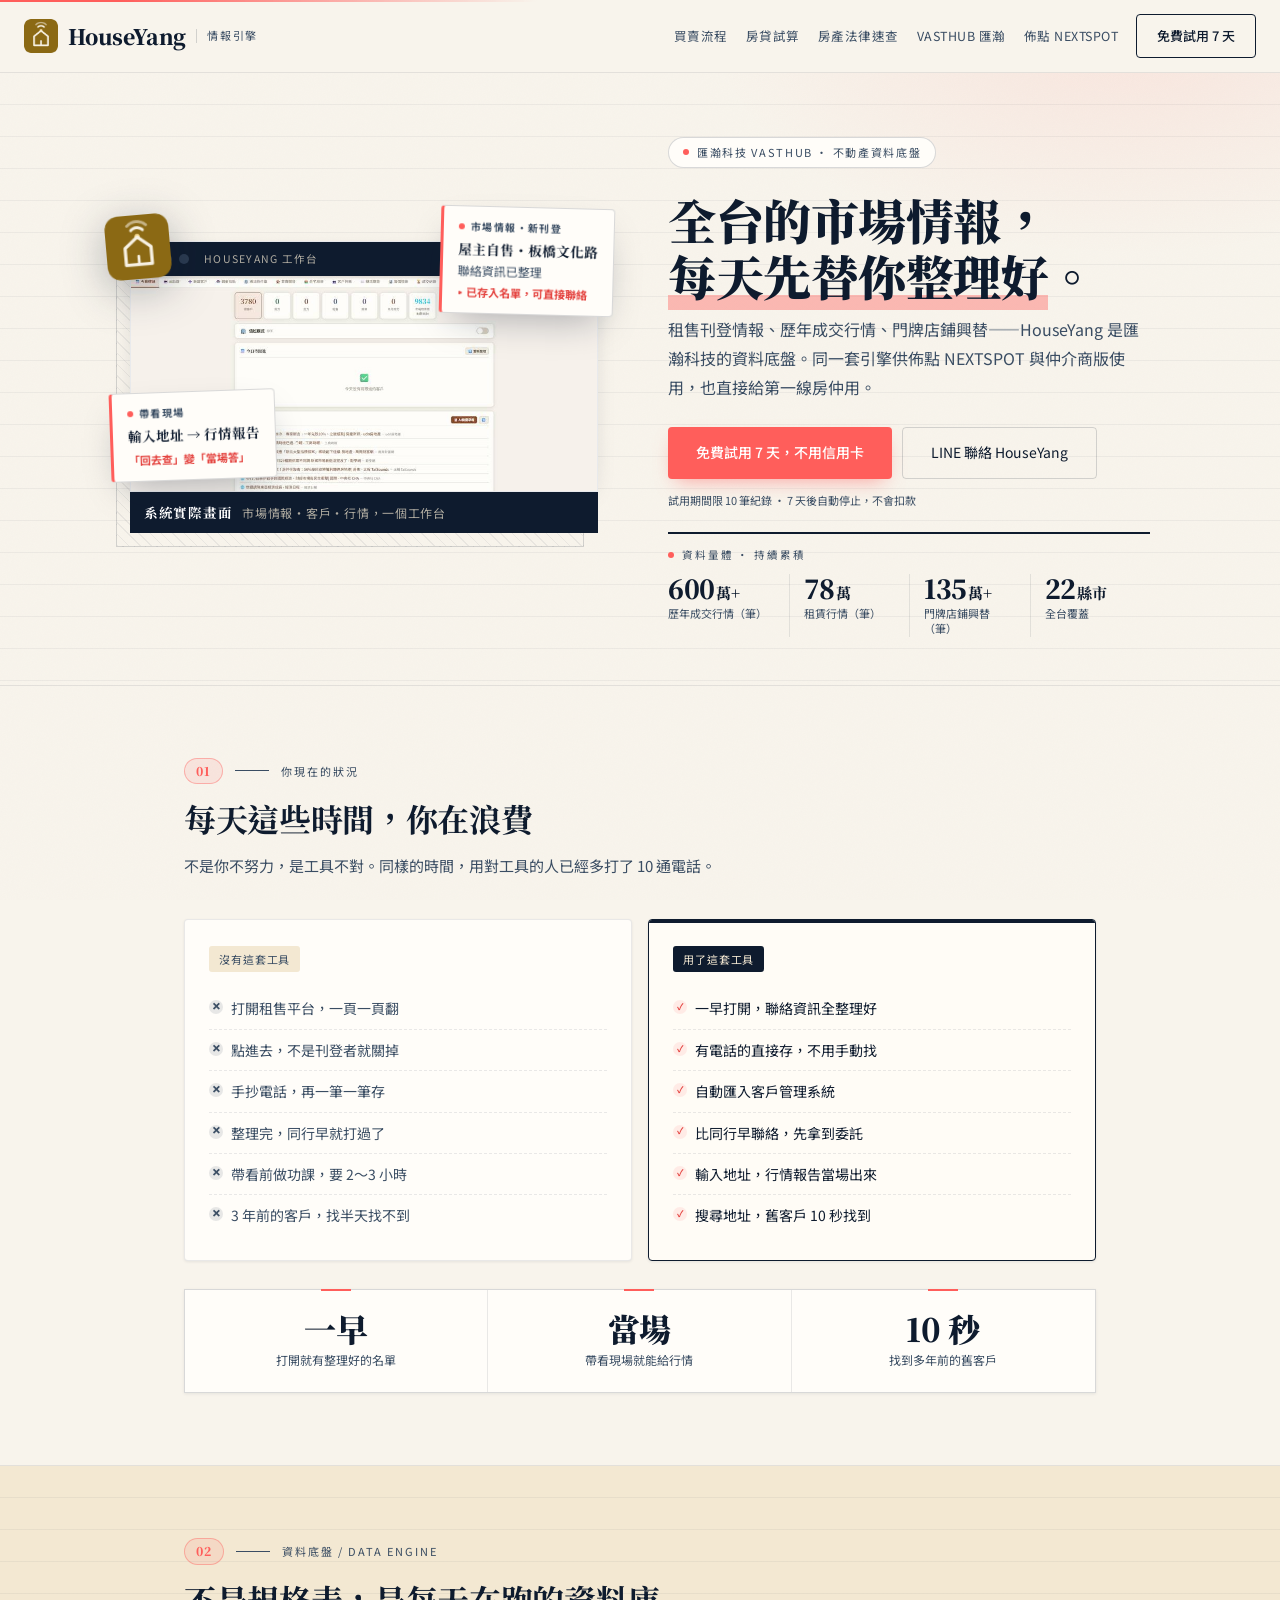
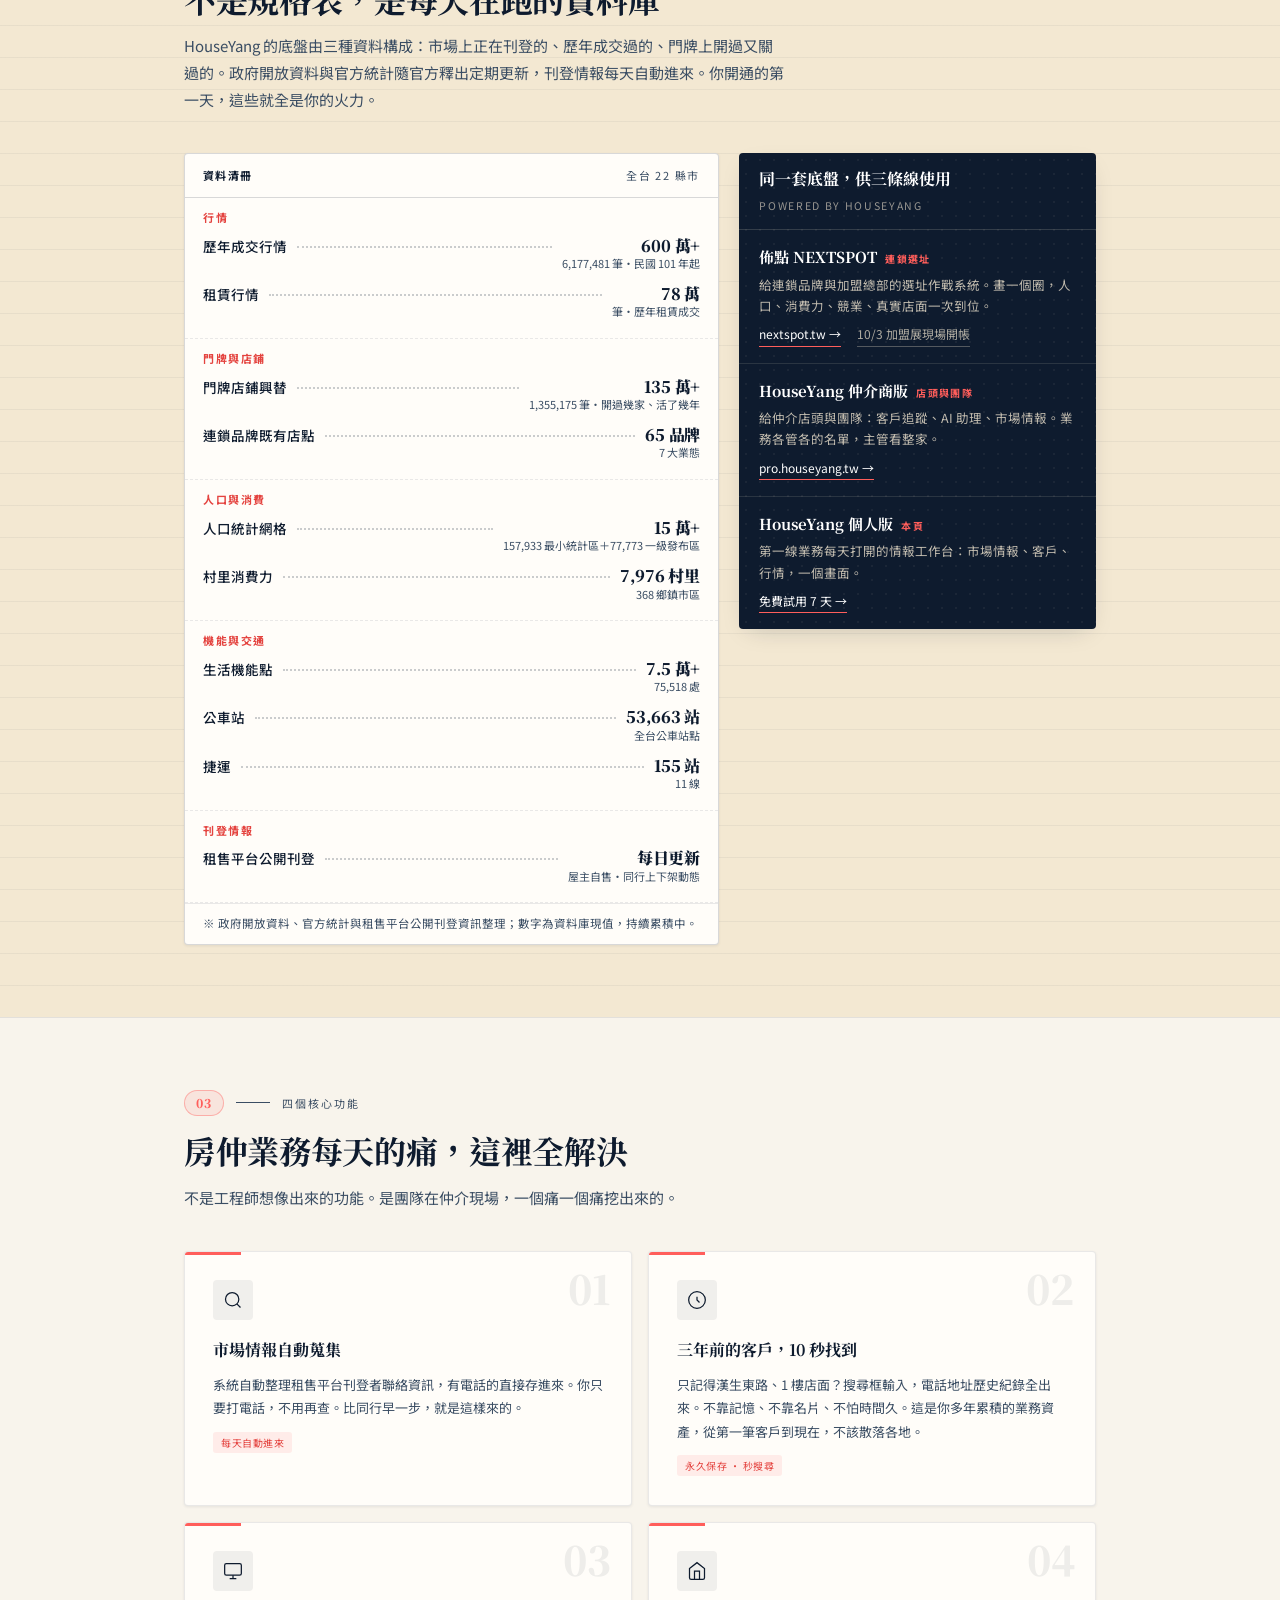
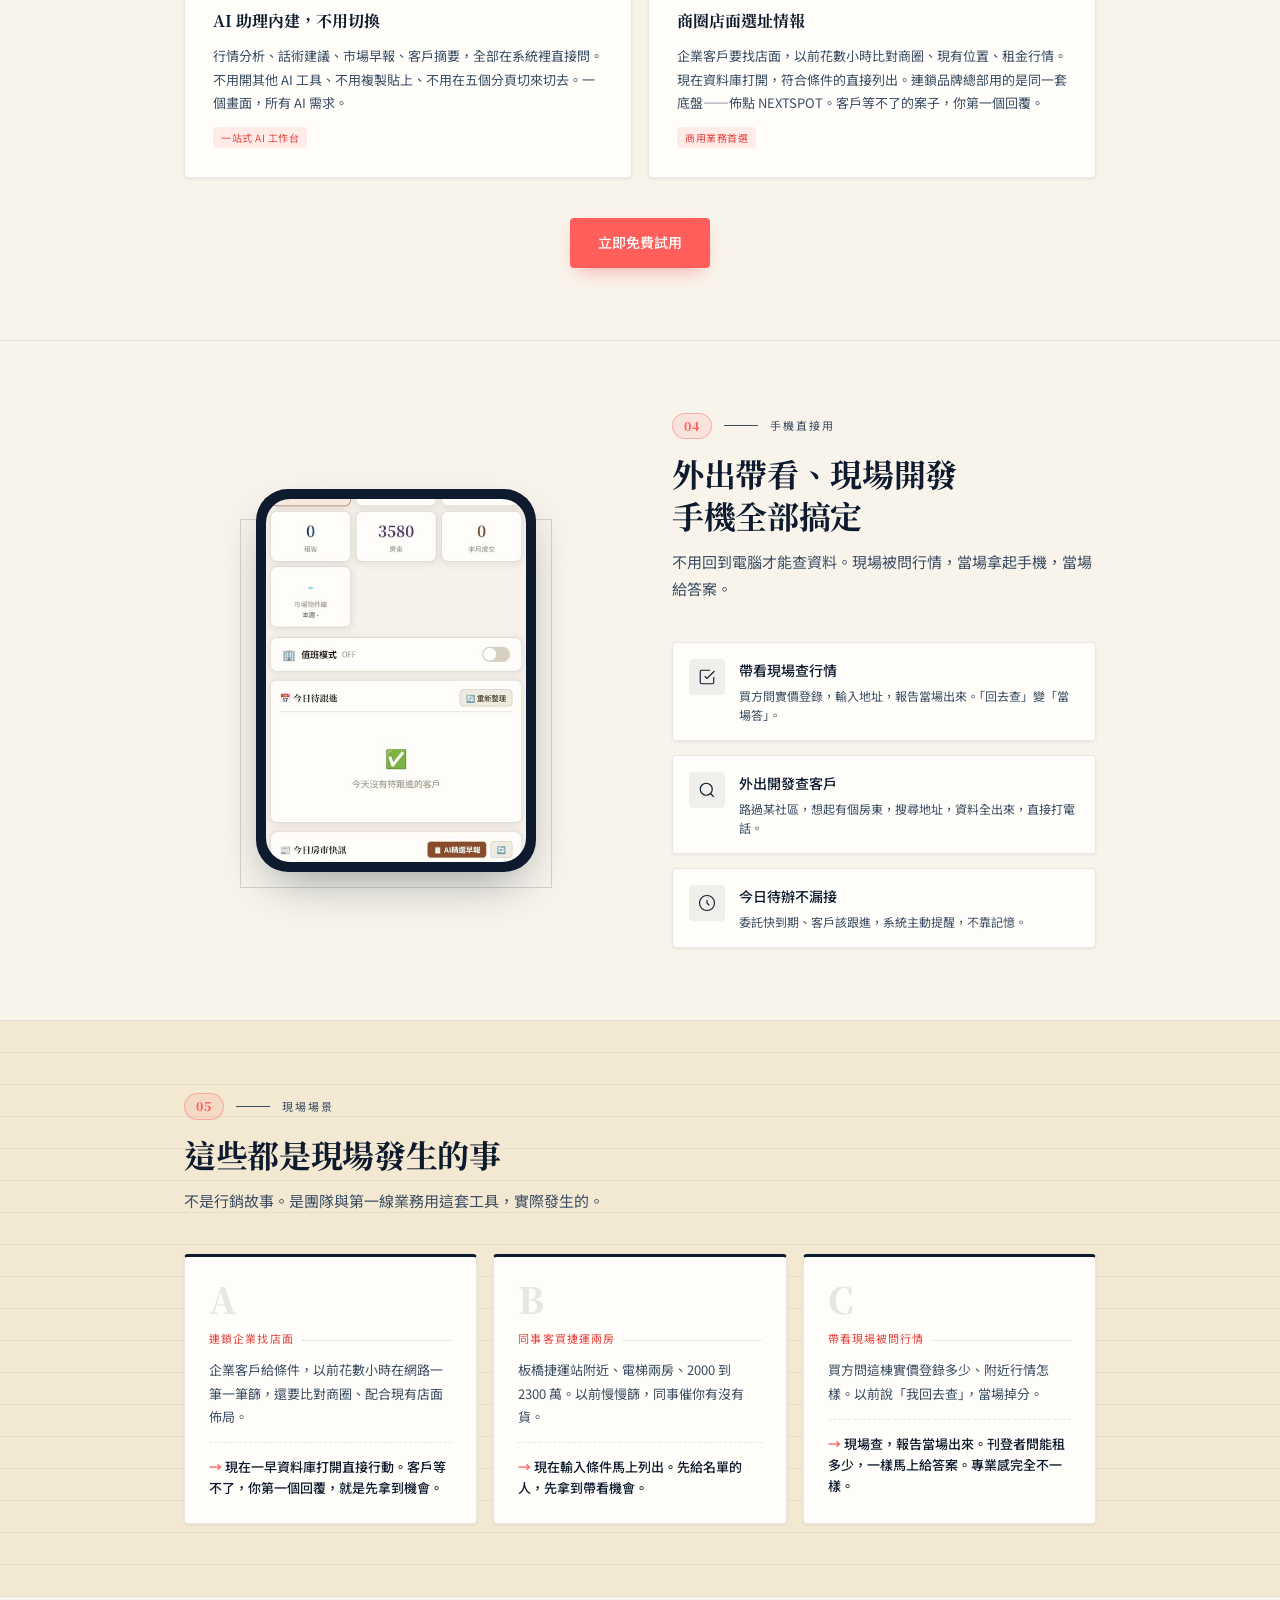
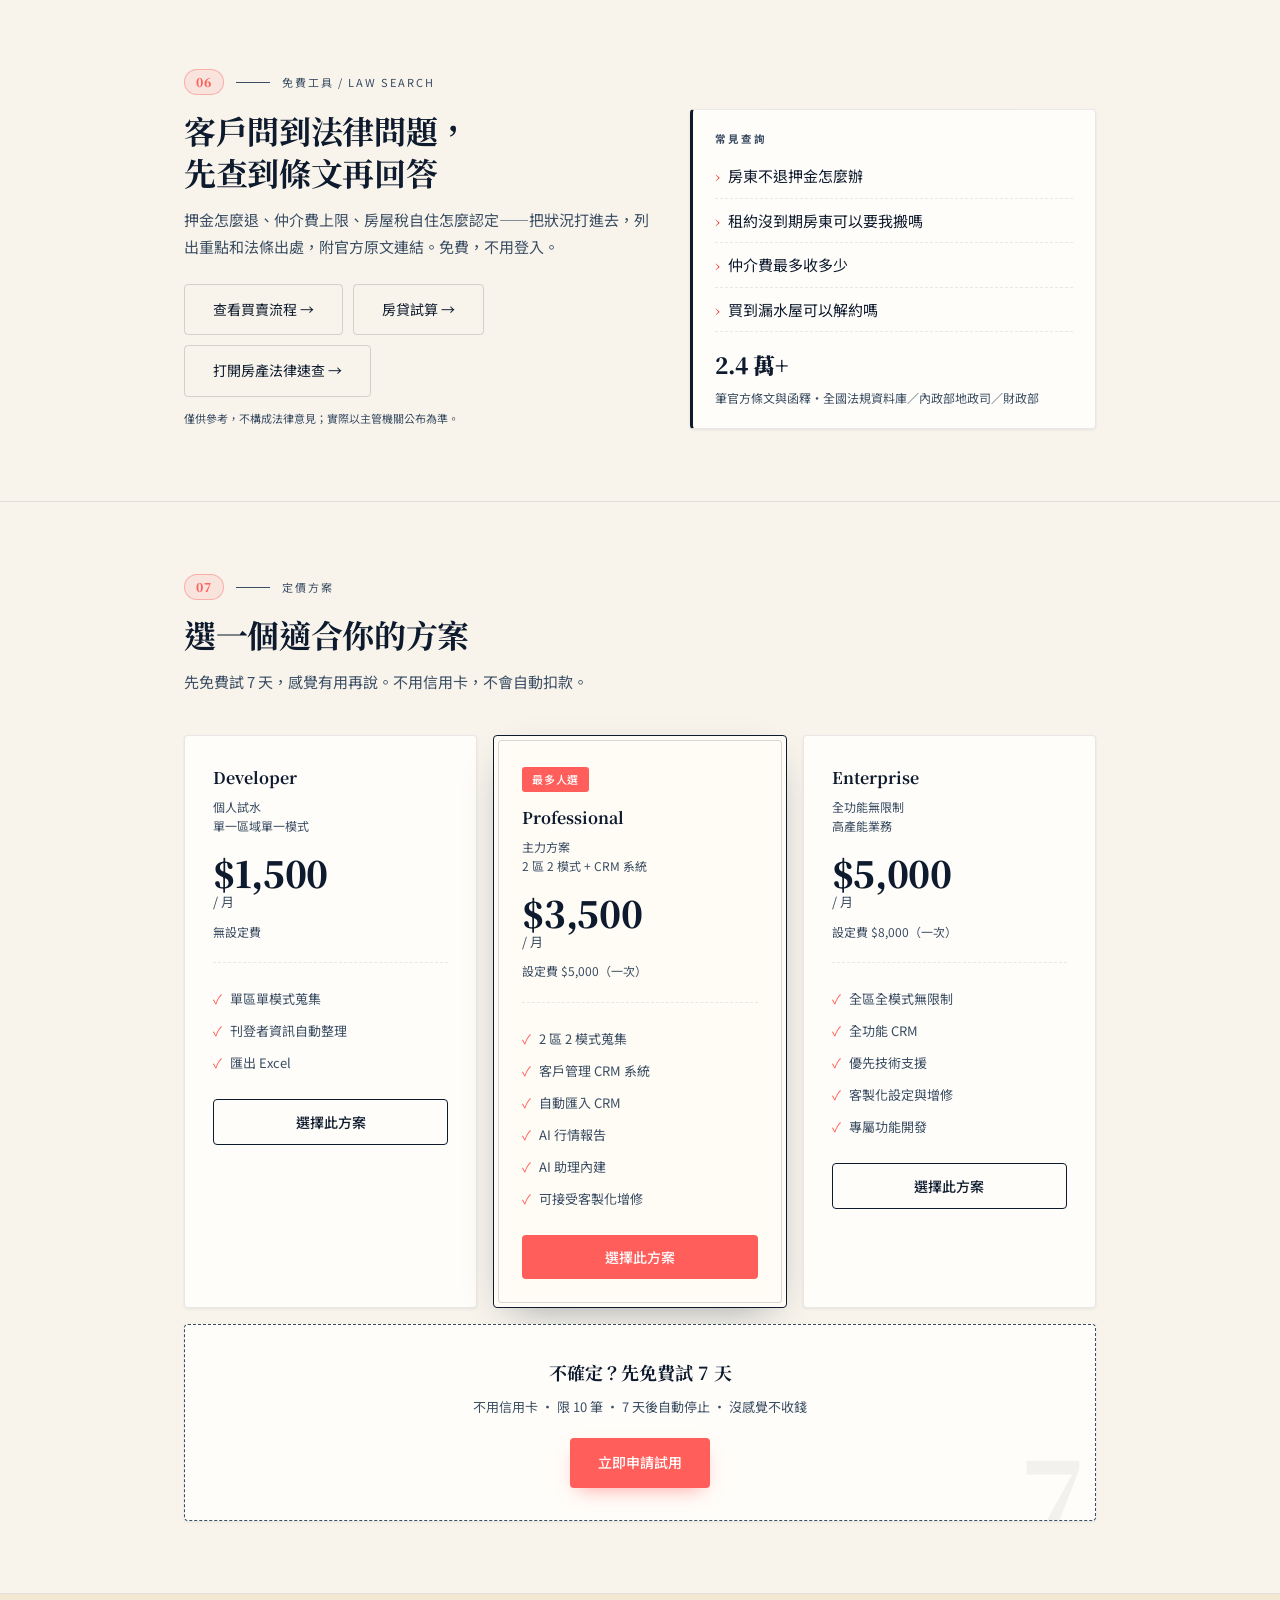
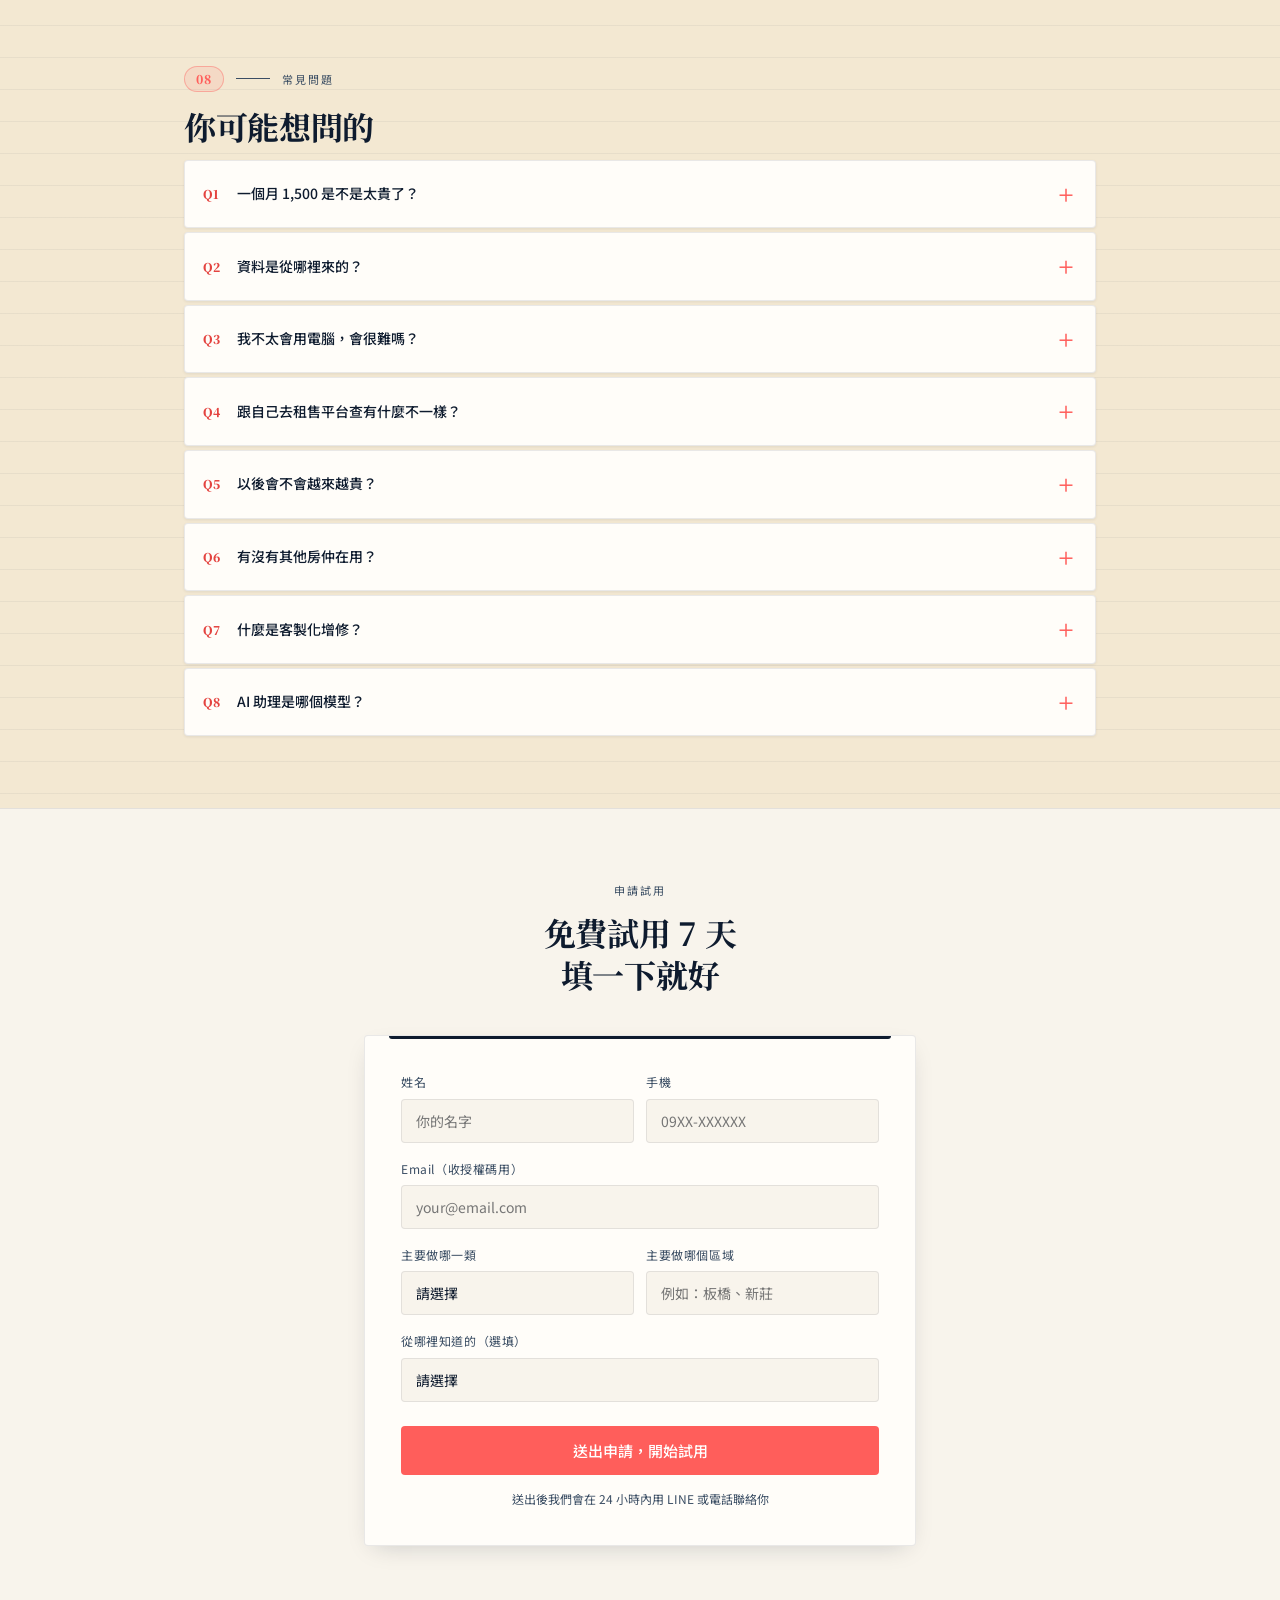
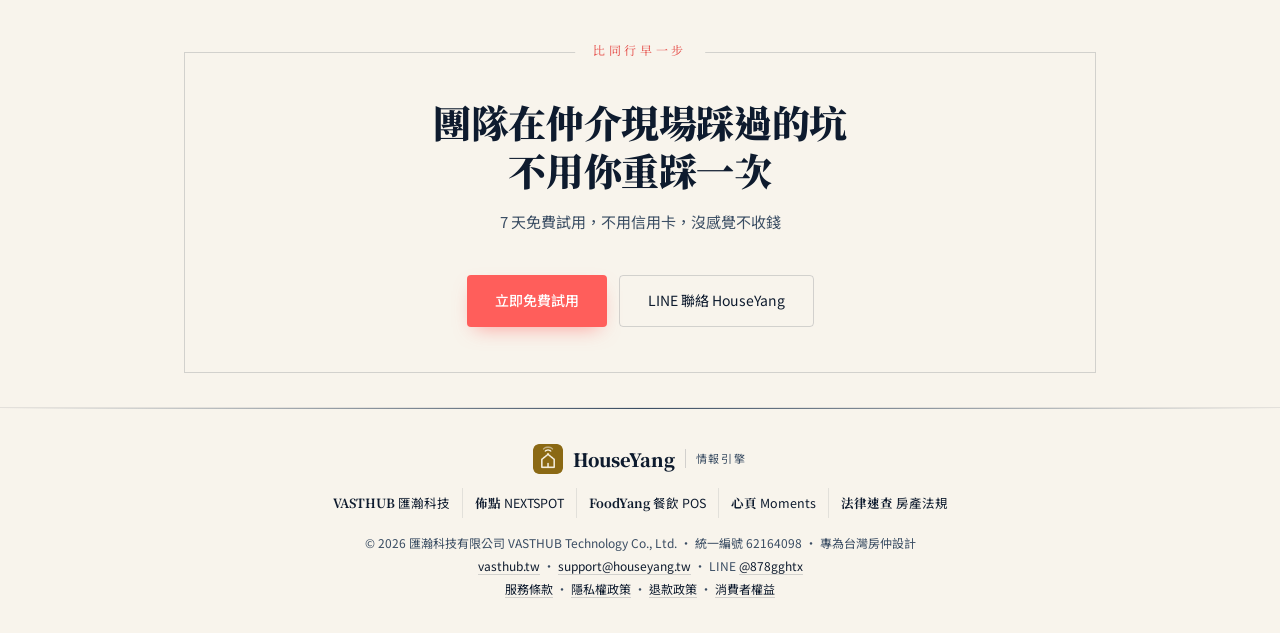
==== commit 85509949: "K13-1 買賣流程知識頁 5 篇＋房貸試算（草稿，未上線；待三人審查修正 K13-1b） Co-Authored-By: Claude Opus 5.5 <noreply@anthropic.com" ====
--- a/index.html
+++ b/index.html
@@ -356,6 +356,8 @@
 <nav>
   <a class="logo" href="#top"><img src="./images/houseyang-icon-192.png" alt=""><span class="logo-word">HouseYang</span><span class="logo-tag">情報引擎</span></a>
   <div class="nav-right">
+    <a class="nav-link" href="guide/index.html">買賣流程</a>
+    <a class="nav-link" href="tools/loan.html">房貸試算</a>
     <a class="nav-link" href="https://law.houseyang.tw/" target="_blank" rel="noopener">房產法律速查</a>
     <a class="nav-link" href="https://vasthub.tw" target="_blank" rel="noopener">VASTHUB 匯瀚</a>
     <a class="nav-link" href="https://nextspot.tw" target="_blank" rel="noopener">佈點 NEXTSPOT</a>
@@ -620,7 +622,7 @@
       <div class="lt-text">
         <h2 class="sec-title">客戶問到法律問題，<br>先查到條文再回答</h2>
         <div class="sec-sub">押金怎麼退、仲介費上限、房屋稅自住怎麼認定——把狀況打進去，列出重點和法條出處，附官方原文連結。免費，不用登入。</div>
-        <div class="lt-btns"><a class="btn-secondary" href="https://law.houseyang.tw/" target="_blank" rel="noopener">打開房產法律速查 →</a></div>
+        <div class="lt-btns"><a class="btn-secondary" href="guide/index.html">查看買賣流程 →</a><a class="btn-secondary" href="tools/loan.html">房貸試算 →</a><a class="btn-secondary" href="https://law.houseyang.tw/" target="_blank" rel="noopener">打開房產法律速查 →</a></div>
         <div class="lt-note">僅供參考，不構成法律意見；實際以主管機關公布為準。</div>
       </div>
       <div class="lt-card">
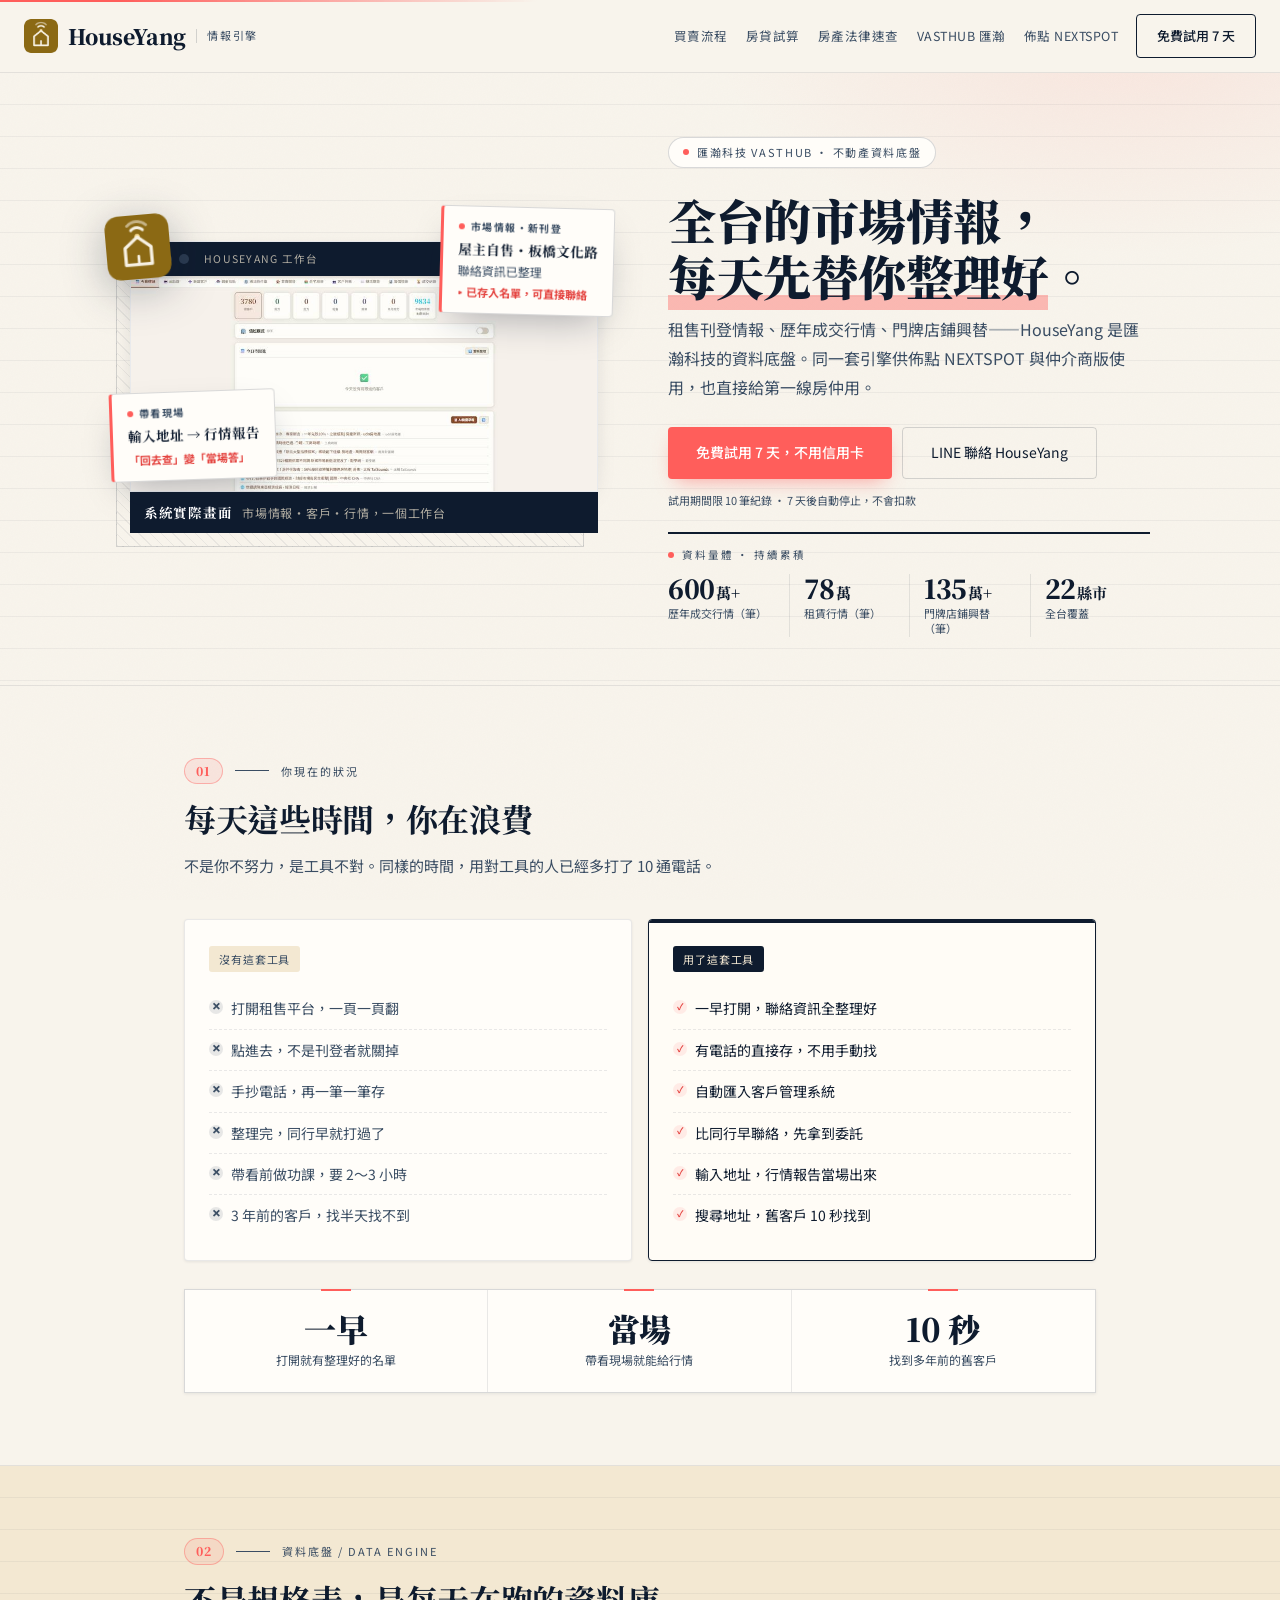
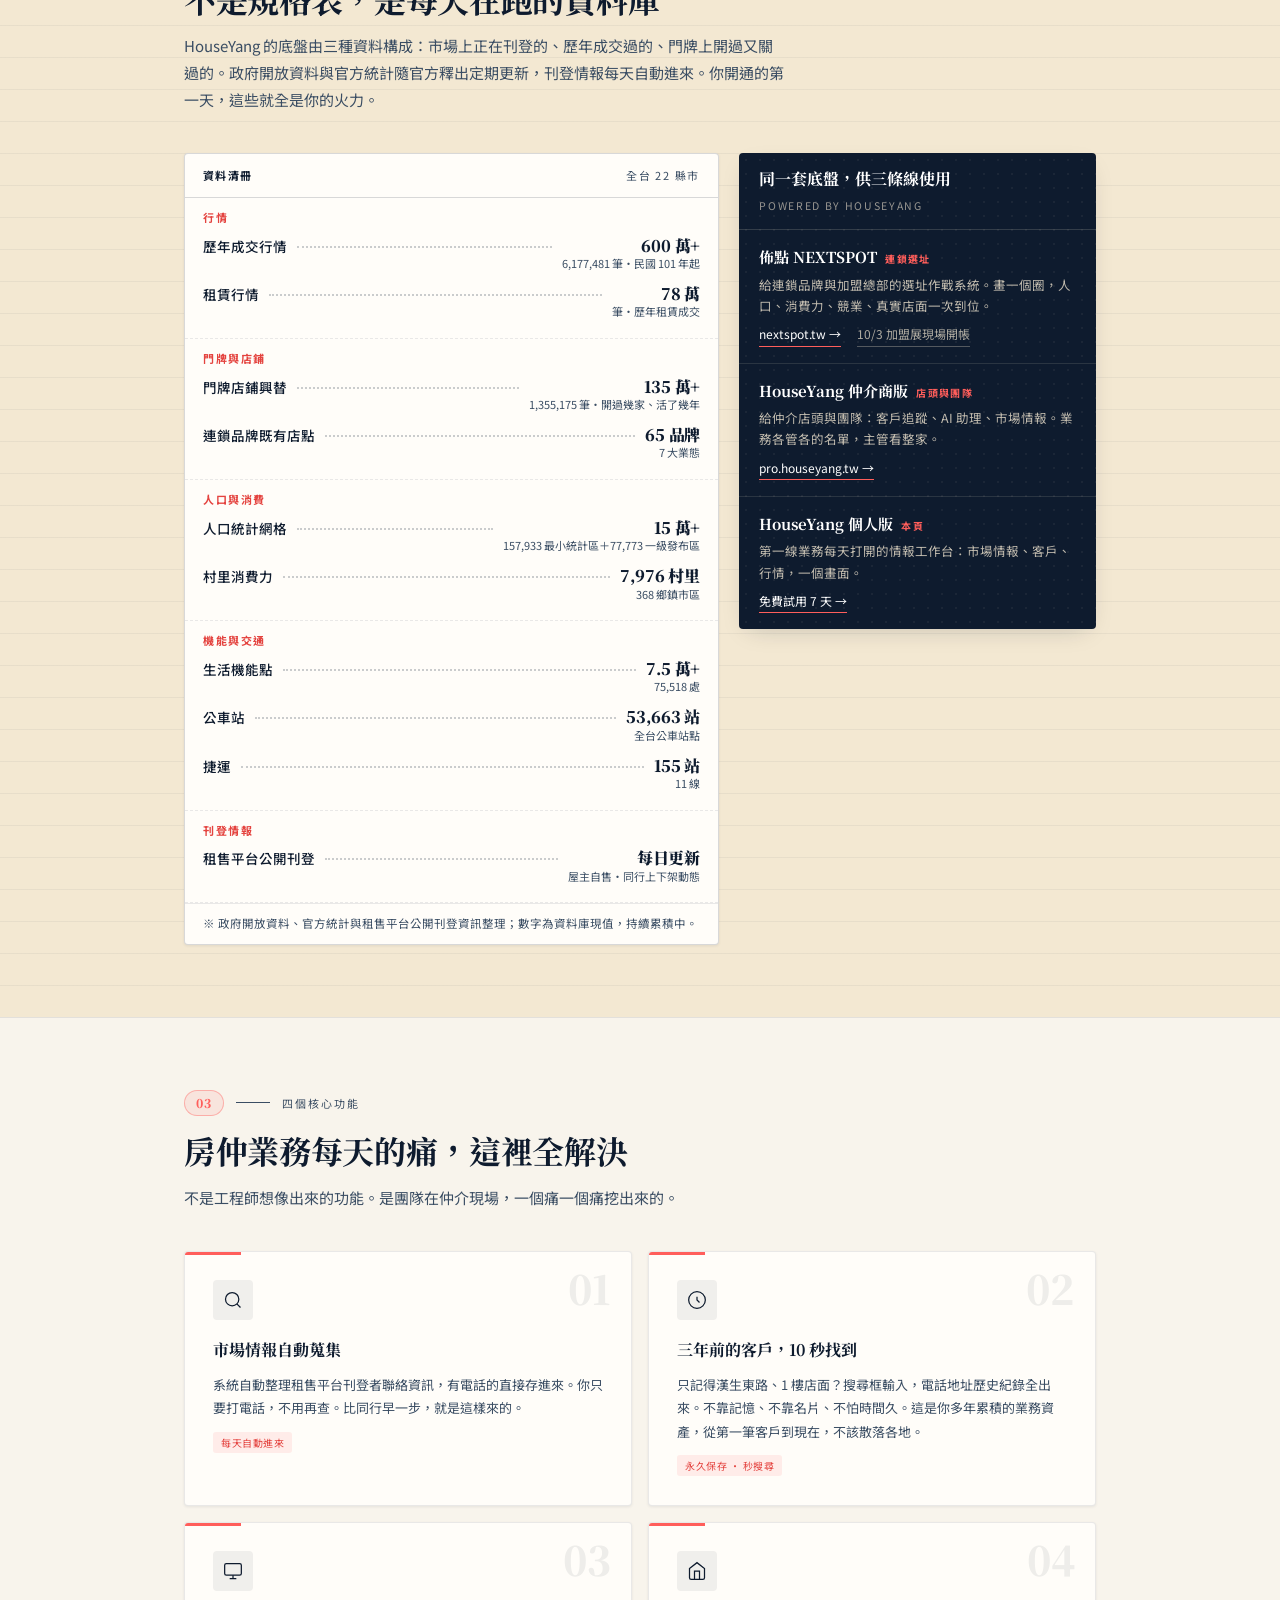
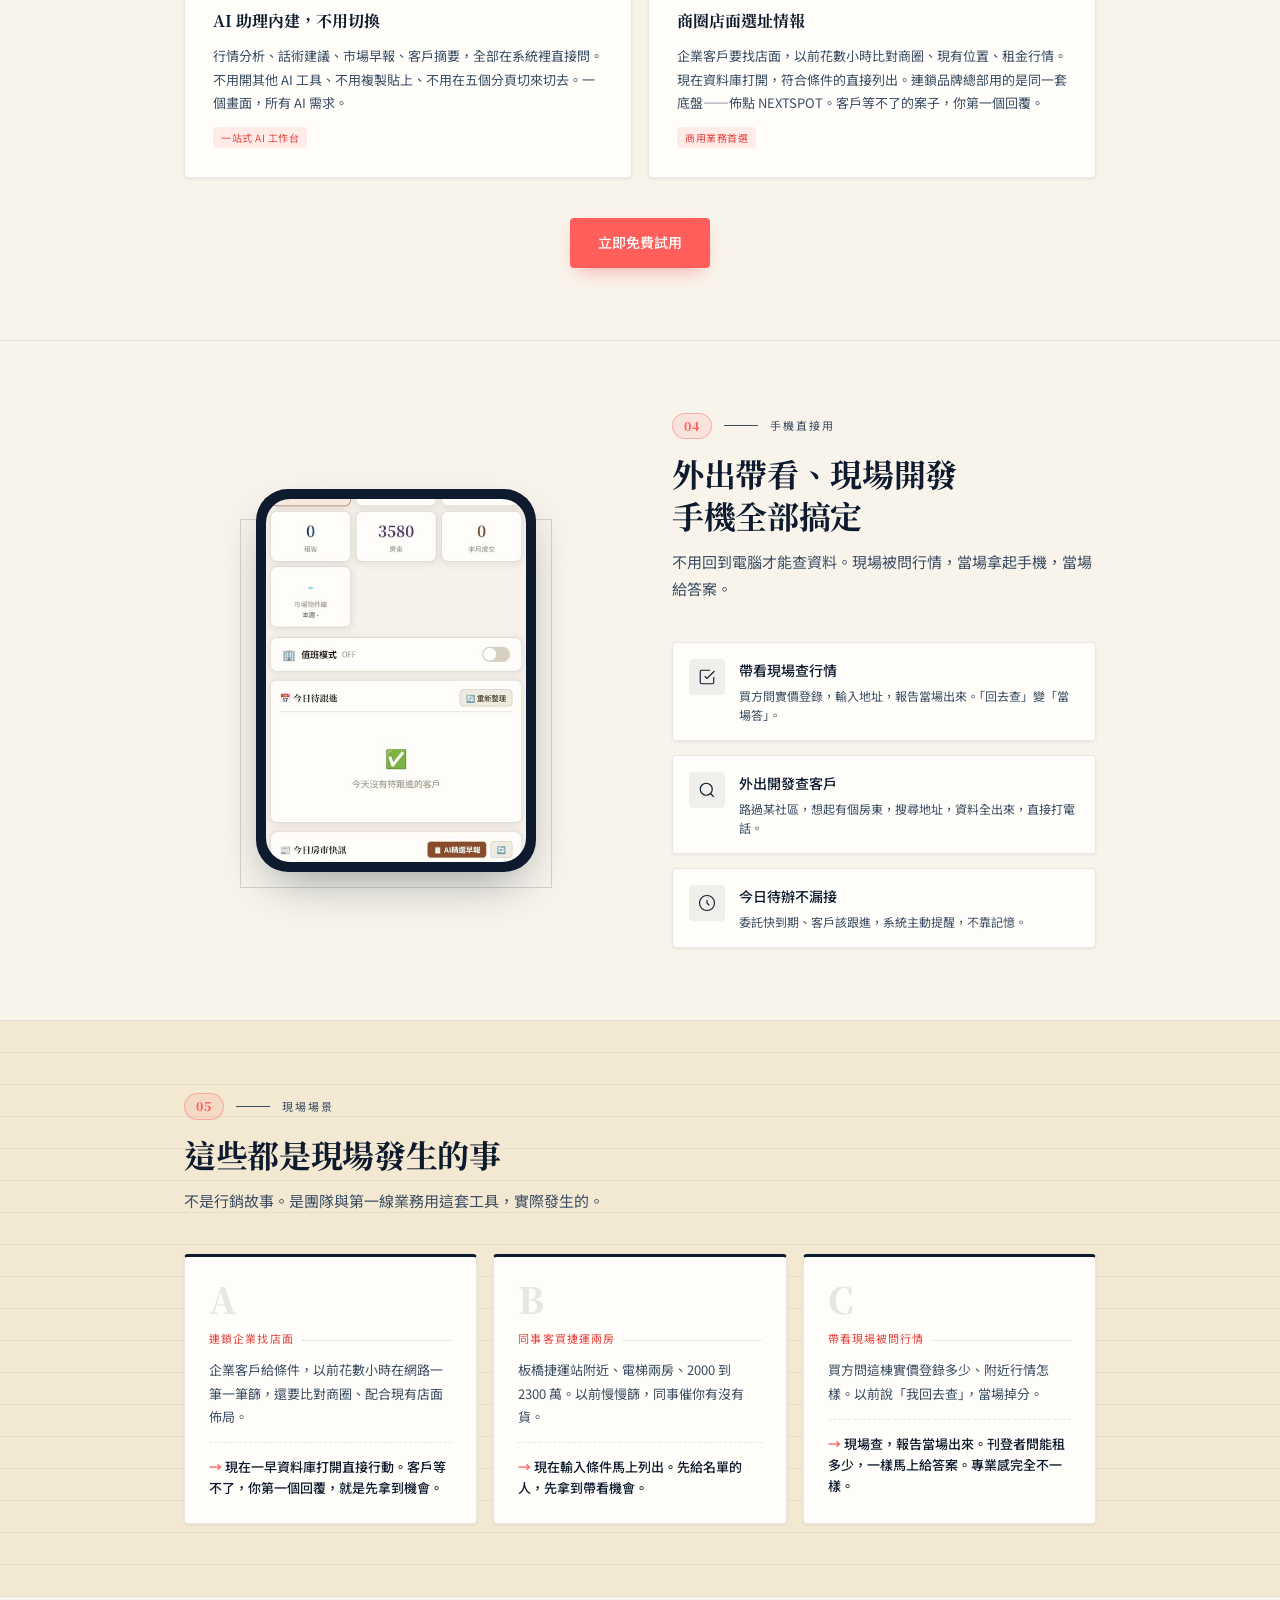
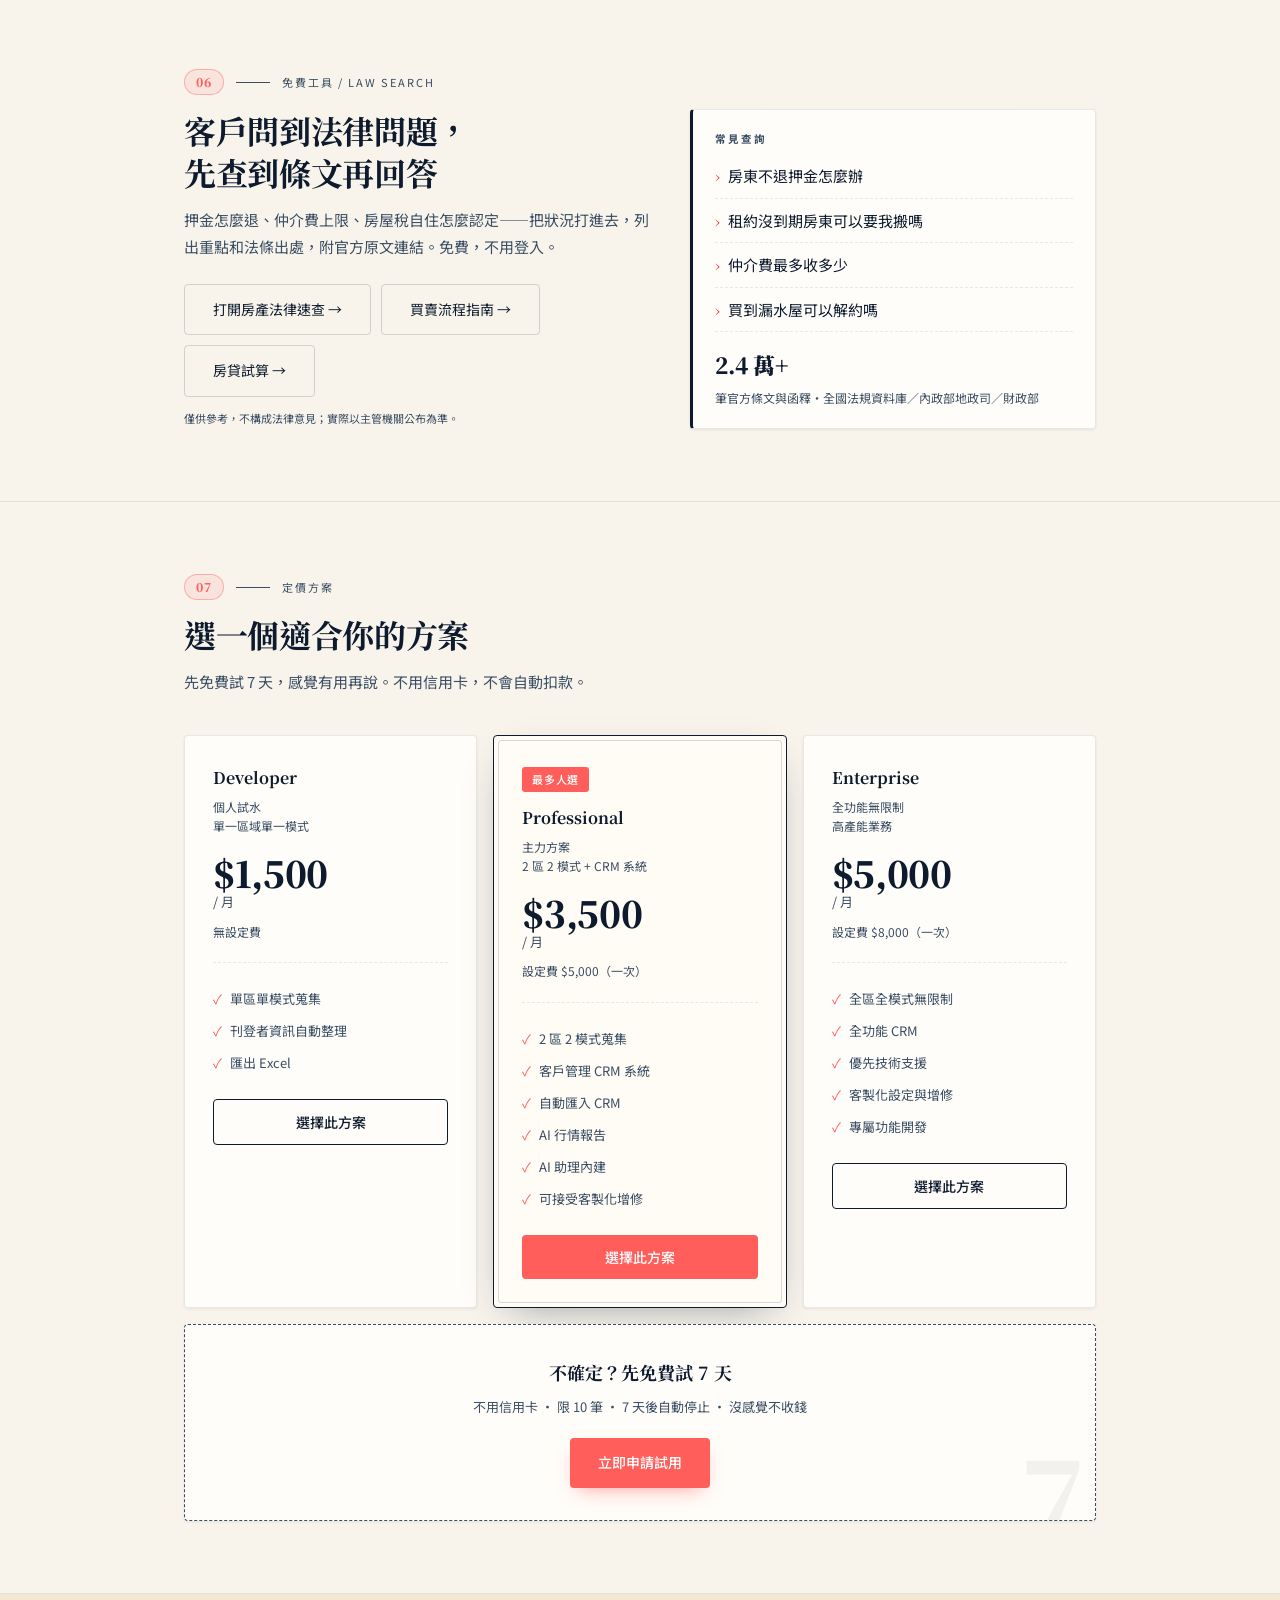
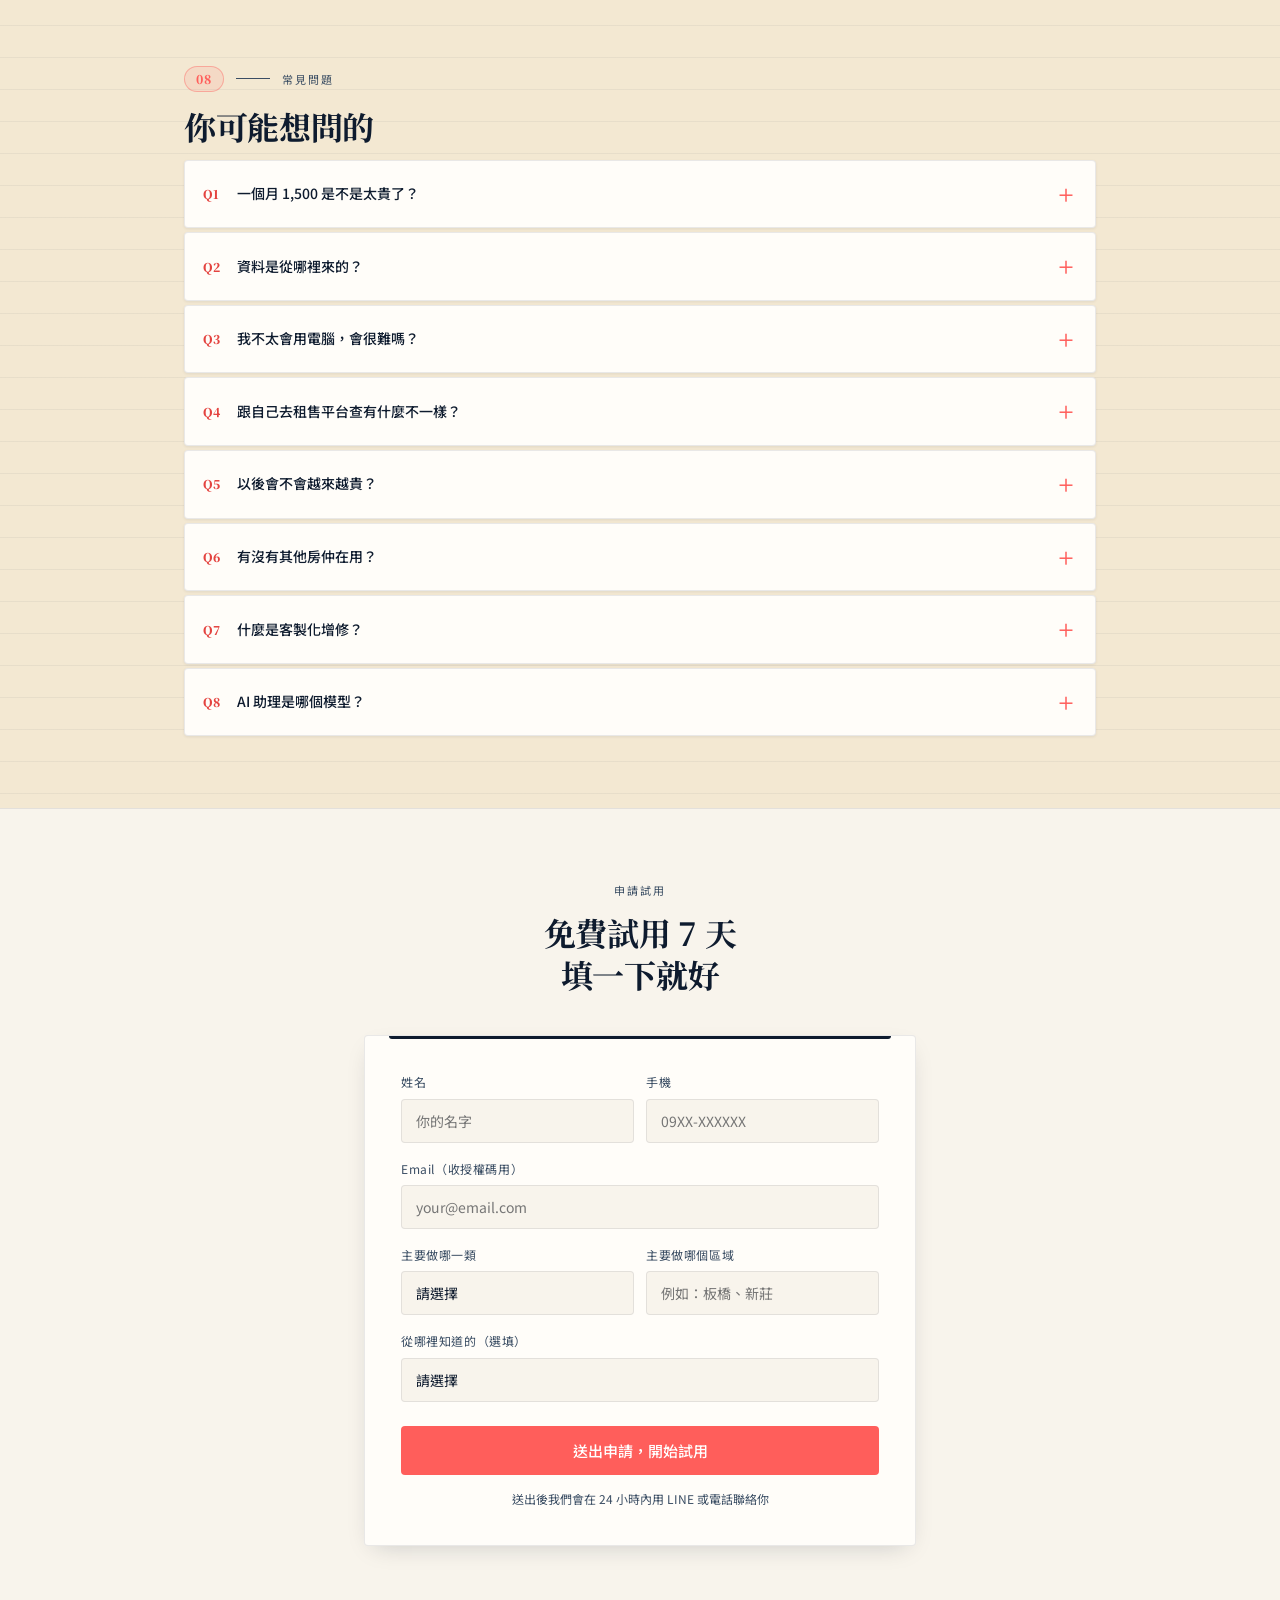
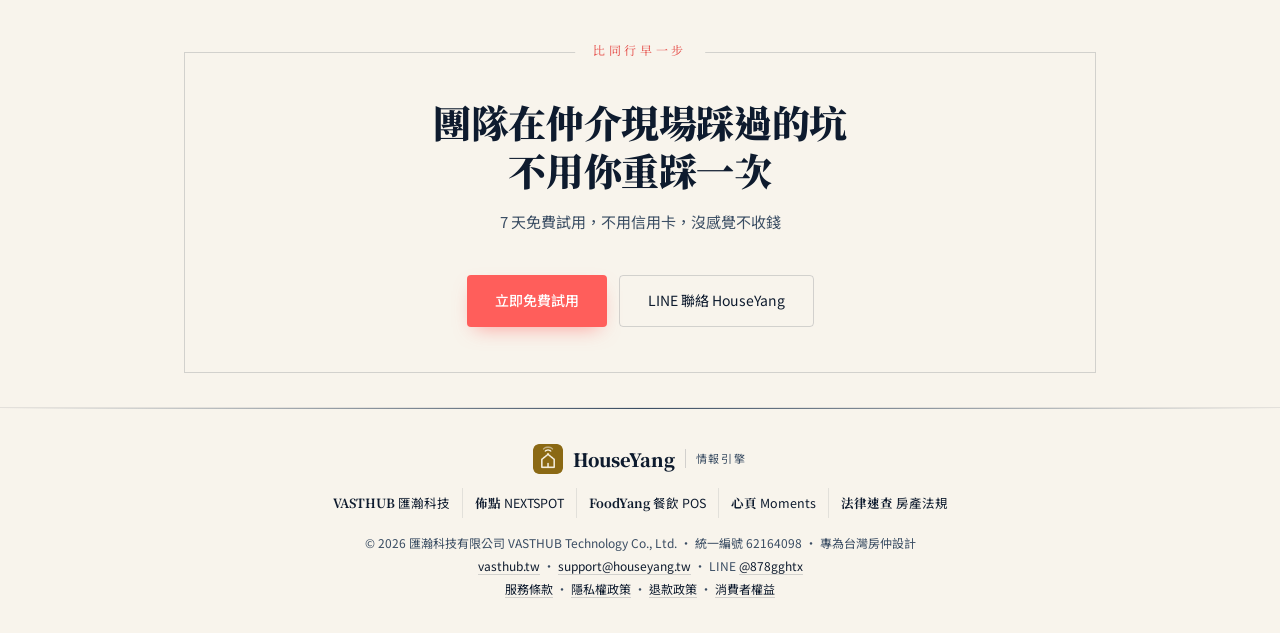
==== commit 6fe5f39a: "K13-1b 知識頁上線前修正：三人審查 38 條全改（印花稅公契契價、契稅只課房屋評定現值、紅單與預售換約法定禁止＋例外、斡旋可改要約書、交屋頁移除找補改到預售頁、登記規費、青安數字只取官方原文、利" ====
--- a/index.html
+++ b/index.html
@@ -62,6 +62,8 @@
 .nav-cta{font-size:13px;padding:9px 20px;border:1px solid var(--navy);border-radius:var(--r);color:var(--navy);cursor:pointer;font-family:var(--fb);font-weight:500;background:transparent;transition:background .15s,color .15s;text-decoration:none;white-space:nowrap;min-height:44px;display:inline-flex;align-items:center}
 .nav-cta:hover{background:var(--navy);color:var(--cream)}
 @media(max-width:640px){.nav-link{display:none}.logo-tag{display:none}}
+@media(max-width:900px){.nav-link[href^="https://vasthub"],.nav-link[href^="https://nextspot"]{display:none}}
+@media(min-width:641px) and (max-width:700px){.logo-tag{display:none}.nav-right{gap:6px 12px}}
 
 /* ===== 章節開頭（編號＋線＋標籤）===== */
 .kicker{display:flex;align-items:center;gap:12px;margin-bottom:14px}
@@ -622,7 +624,7 @@
       <div class="lt-text">
         <h2 class="sec-title">客戶問到法律問題，<br>先查到條文再回答</h2>
         <div class="sec-sub">押金怎麼退、仲介費上限、房屋稅自住怎麼認定——把狀況打進去，列出重點和法條出處，附官方原文連結。免費，不用登入。</div>
-        <div class="lt-btns"><a class="btn-secondary" href="guide/index.html">查看買賣流程 →</a><a class="btn-secondary" href="tools/loan.html">房貸試算 →</a><a class="btn-secondary" href="https://law.houseyang.tw/" target="_blank" rel="noopener">打開房產法律速查 →</a></div>
+        <div class="lt-btns"><a class="btn-secondary" href="https://law.houseyang.tw/" target="_blank" rel="noopener">打開房產法律速查 →</a><a class="btn-secondary" href="guide/index.html">買賣流程指南 →</a><a class="btn-secondary" href="tools/loan.html">房貸試算 →</a></div>
         <div class="lt-note">僅供參考，不構成法律意見；實際以主管機關公布為準。</div>
       </div>
       <div class="lt-card">
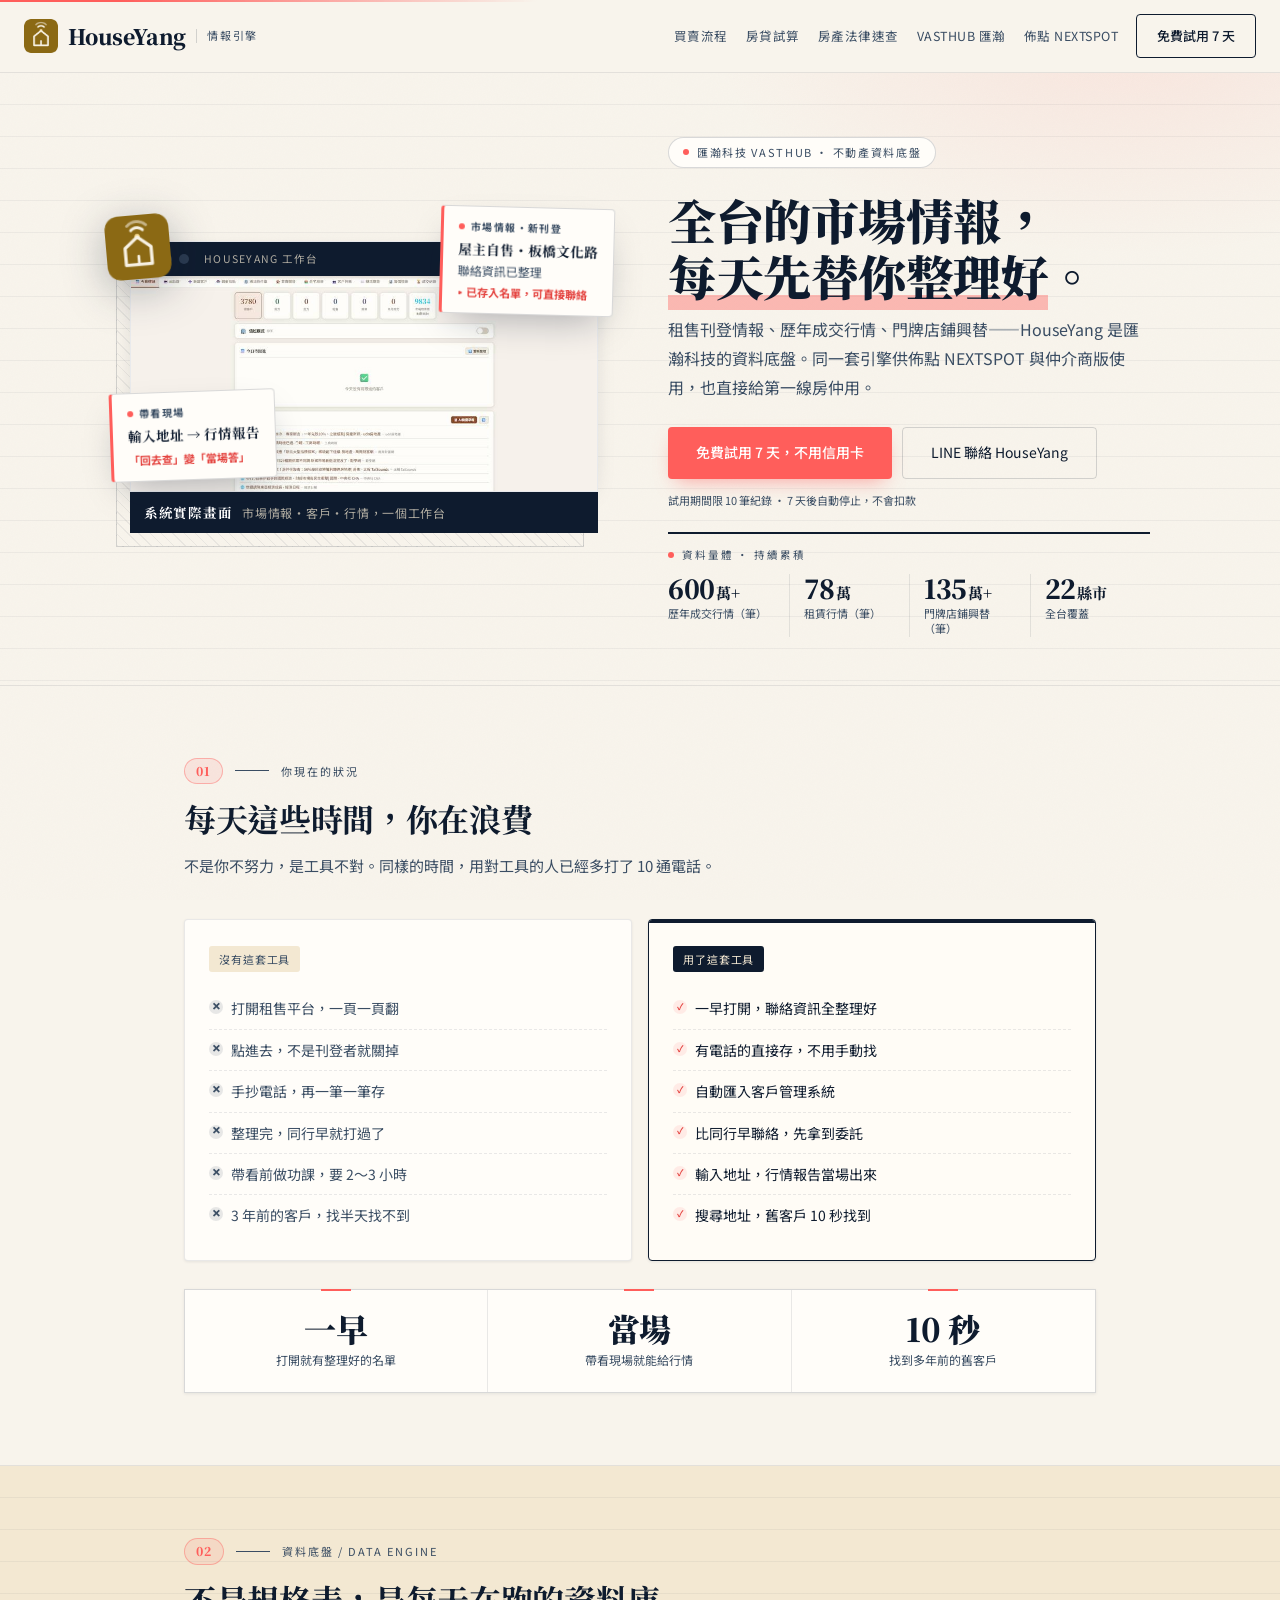
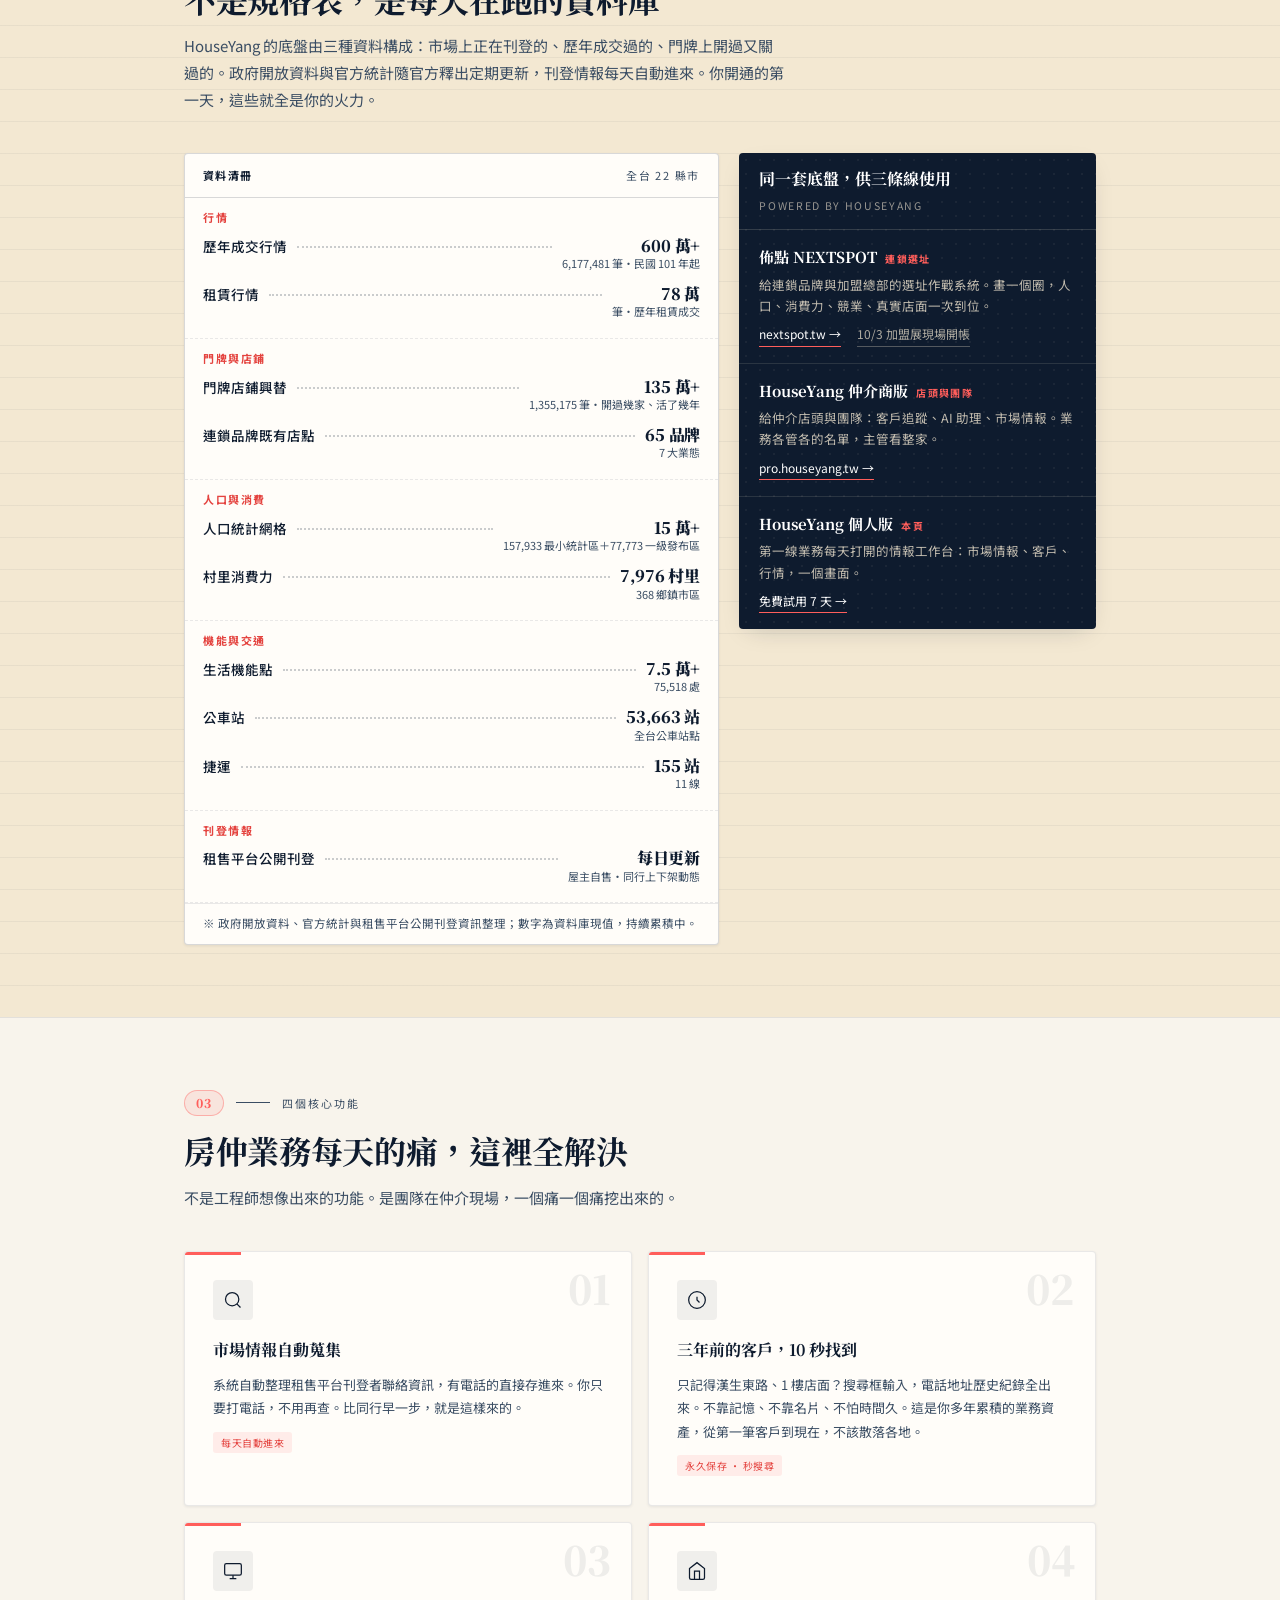
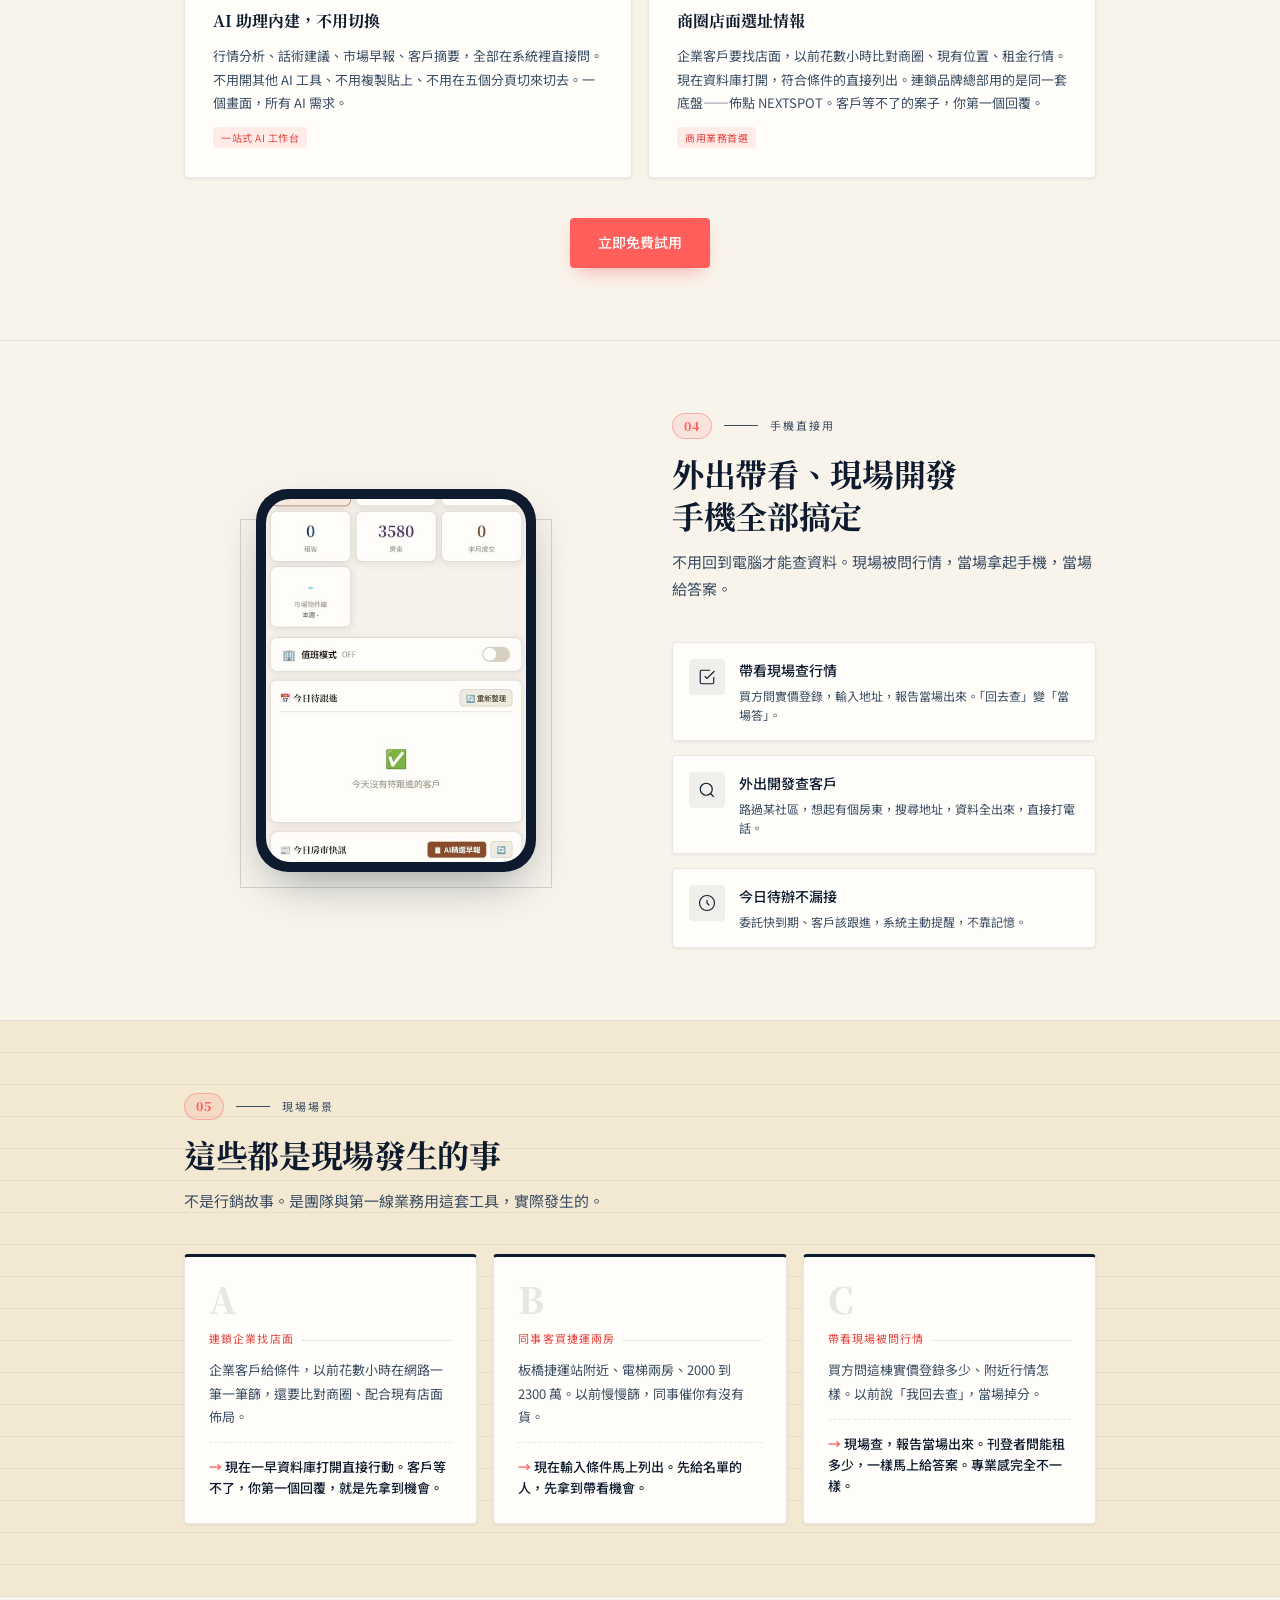
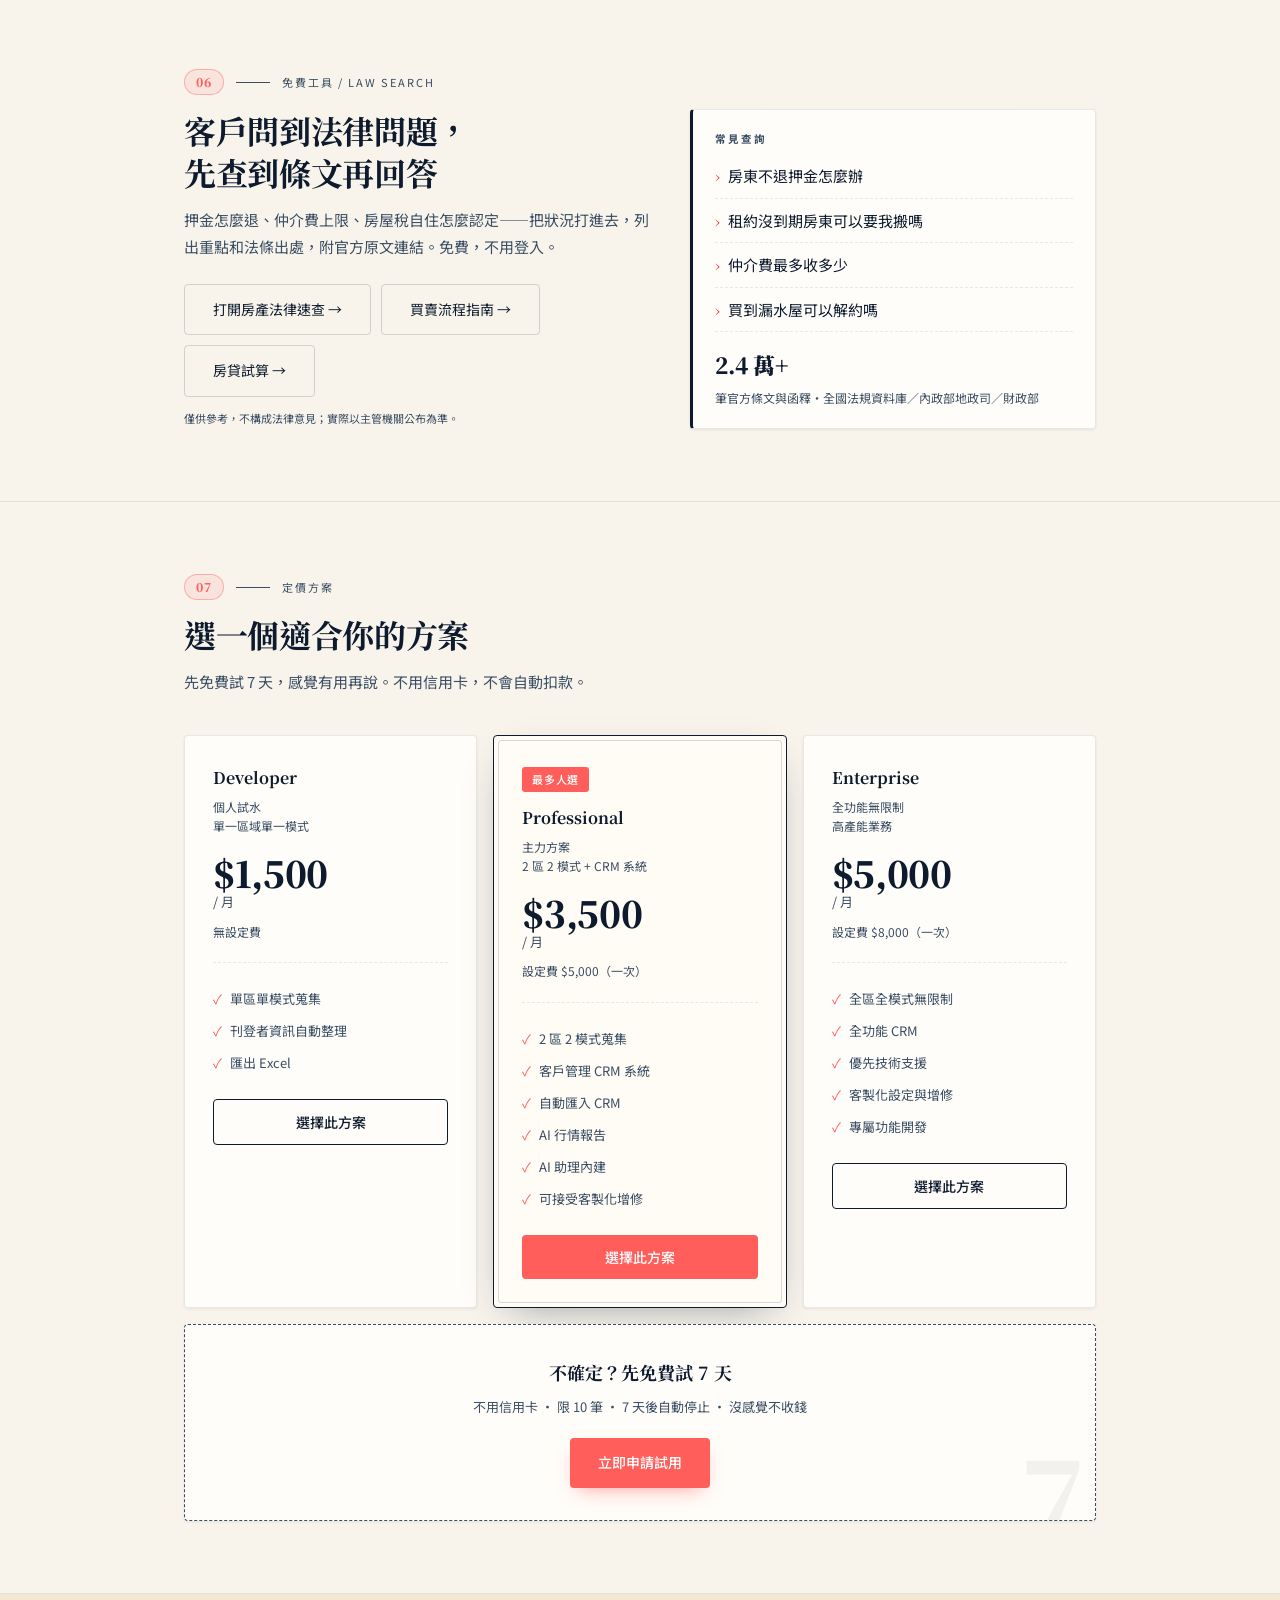
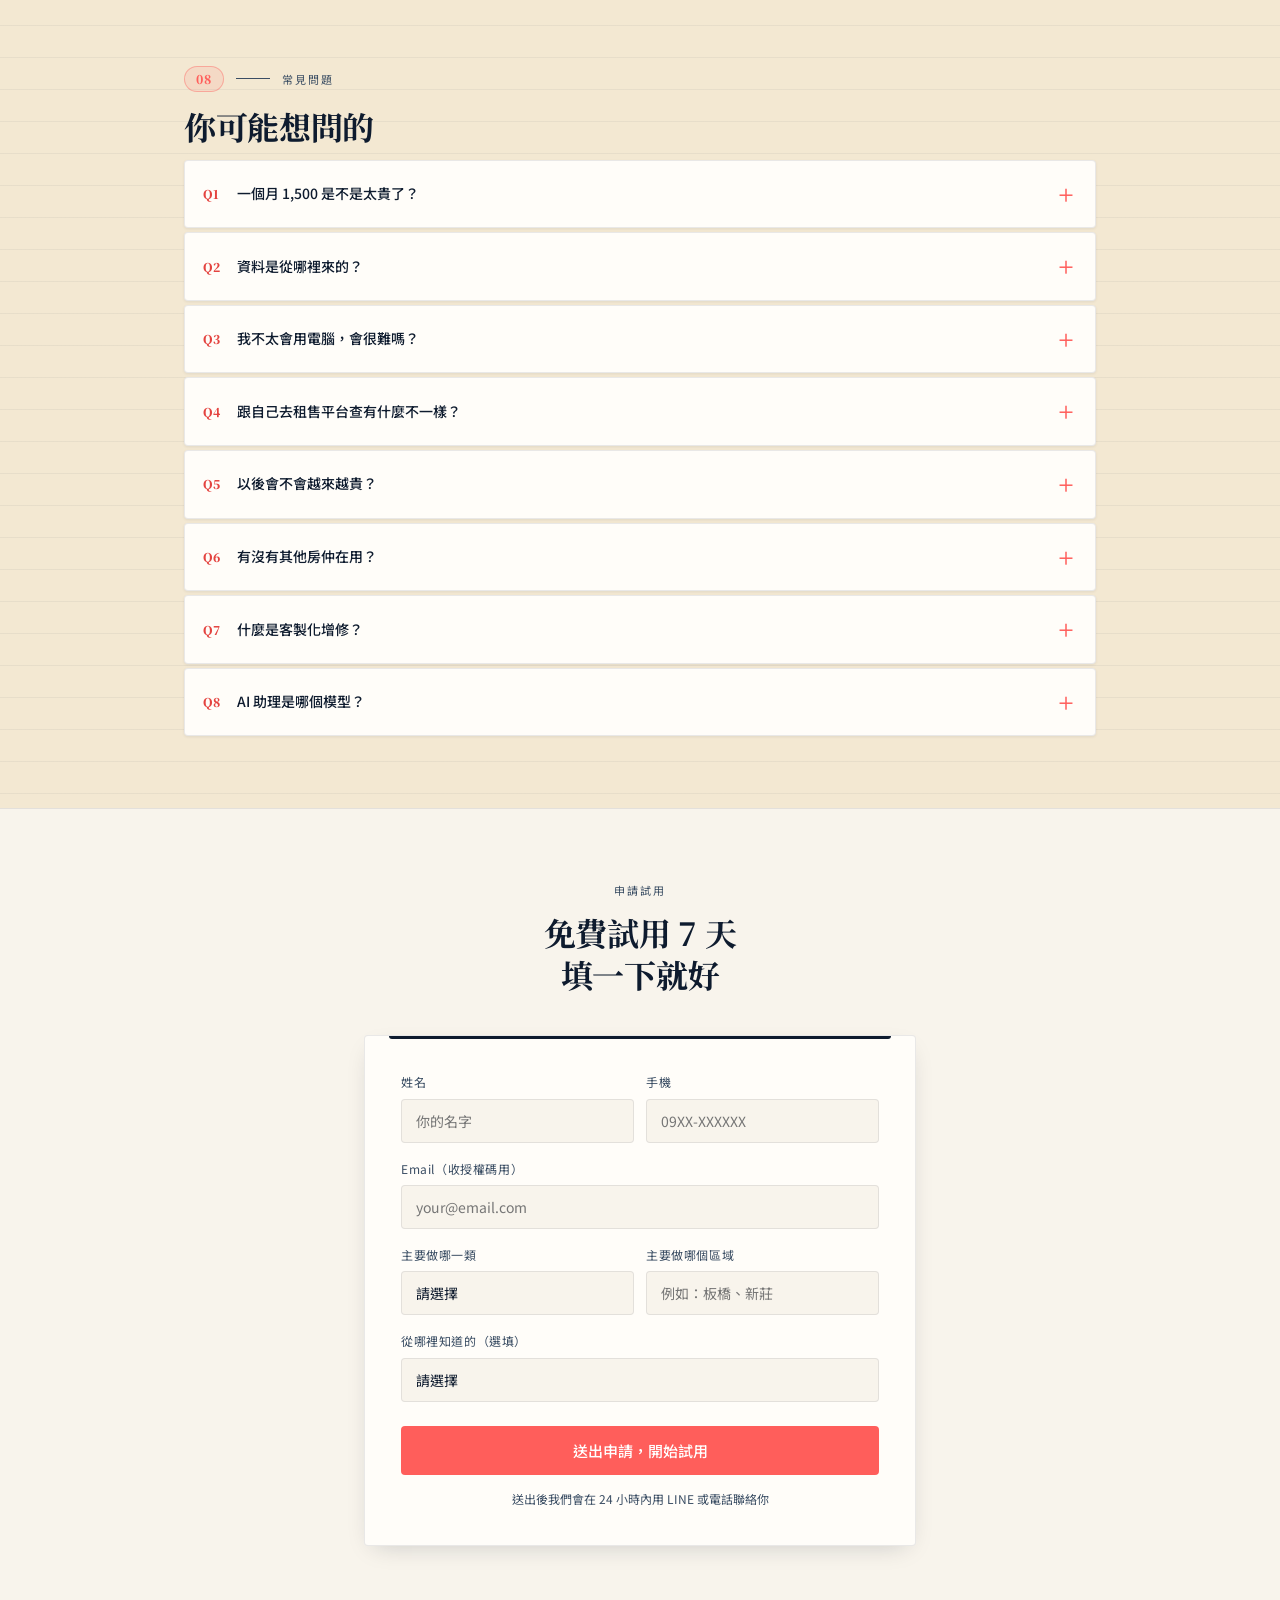
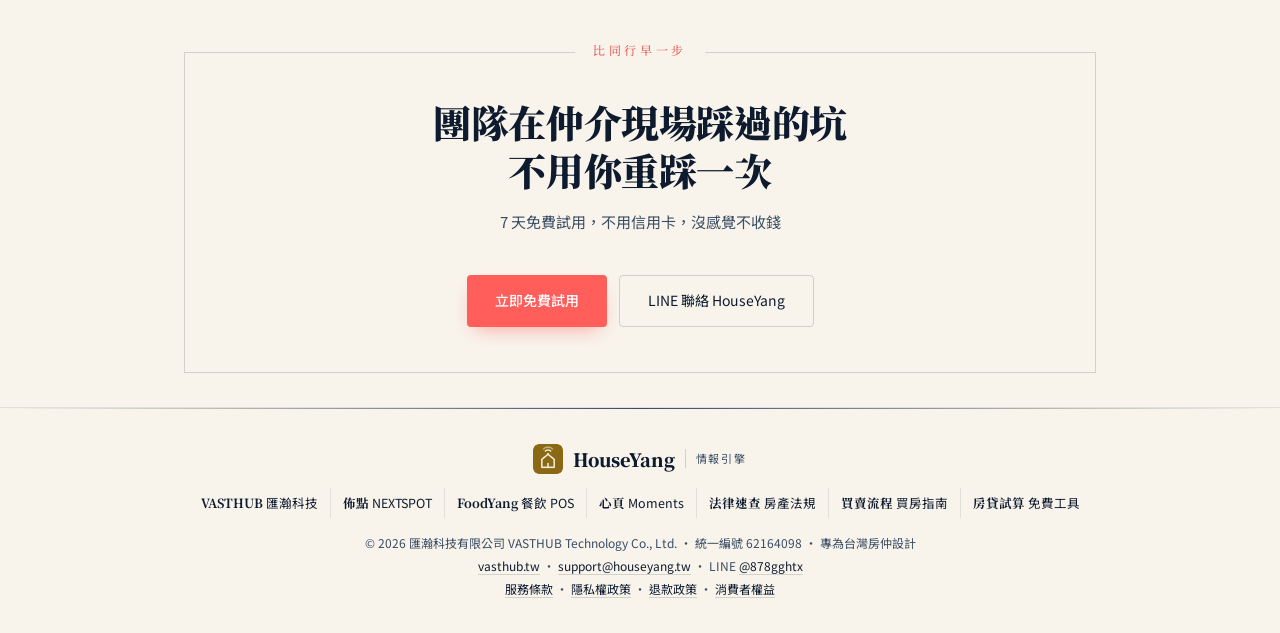
==== commit bddece73: "K13-1c 知識頁第二輪修正：預售結論句改法定限制非個案安排、萬分之五改引預售屋應記載事項第20點、補47-4廣告禁止／全國每二年一戶／罰鍰、斡旋被簽認即成立與反悔風險、成屋應記載事項只拘束企業經營" ====
--- a/index.html
+++ b/index.html
@@ -788,6 +788,8 @@
     <a href="https://foodyang.tw" target="_blank" rel="noopener"><b>FoodYang</b> 餐飲 POS</a>
     <a href="https://moments.tw" target="_blank" rel="noopener"><b>心頁</b> Moments</a>
     <a href="https://law.houseyang.tw/" target="_blank" rel="noopener"><b>法律速查</b> 房產法規</a>
+    <a href="guide/index.html"><b>買賣流程</b> 買房指南</a>
+    <a href="tools/loan.html"><b>房貸試算</b> 免費工具</a>
   </div>
   <div class="footer-text">© 2026 匯瀚科技有限公司 VASTHUB Technology Co., Ltd. · 統一編號 62164098 · 專為台灣房仲設計<br>
   <a href="https://vasthub.tw" target="_blank" rel="noopener">vasthub.tw</a> · <a href="mailto:support@houseyang.tw">support@houseyang.tw</a> · LINE <a href="https://lin.ee/6oqS8hI" target="_blank" rel="noopener">@878gghtx</a><br>
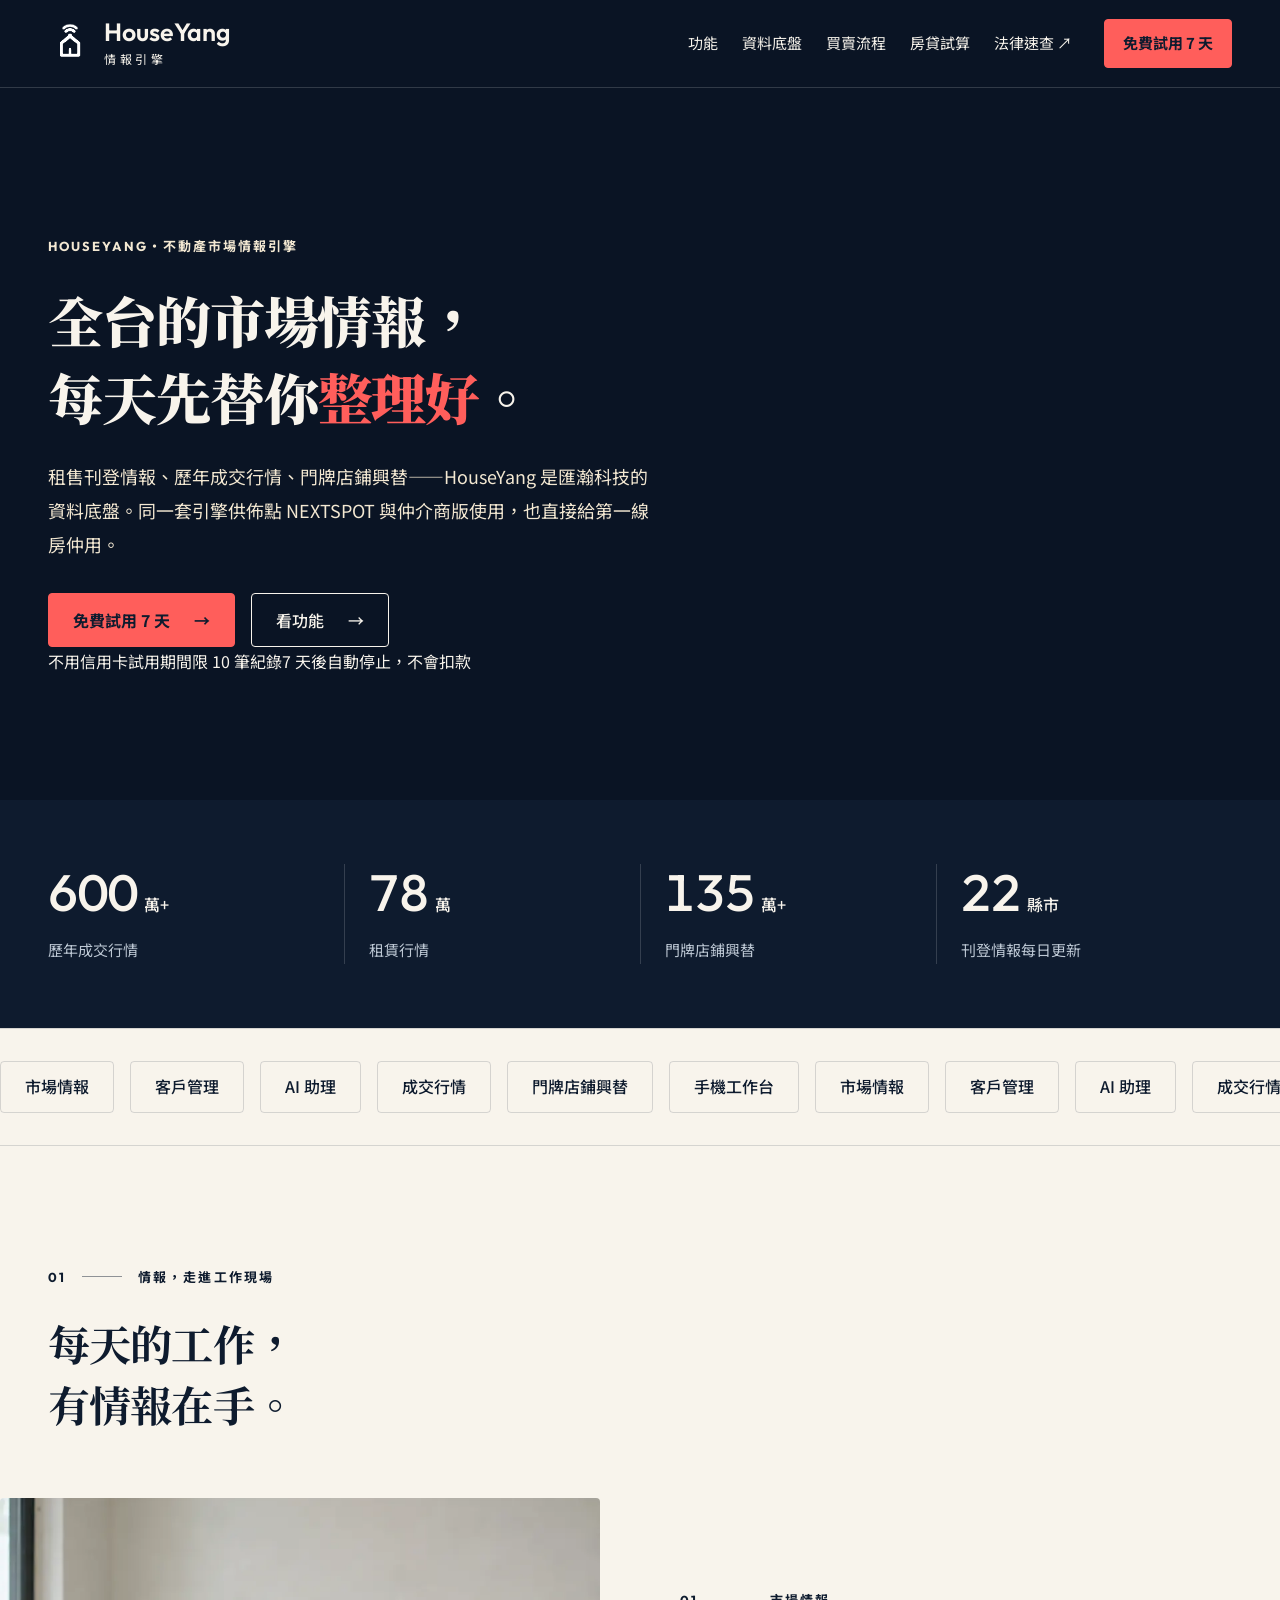
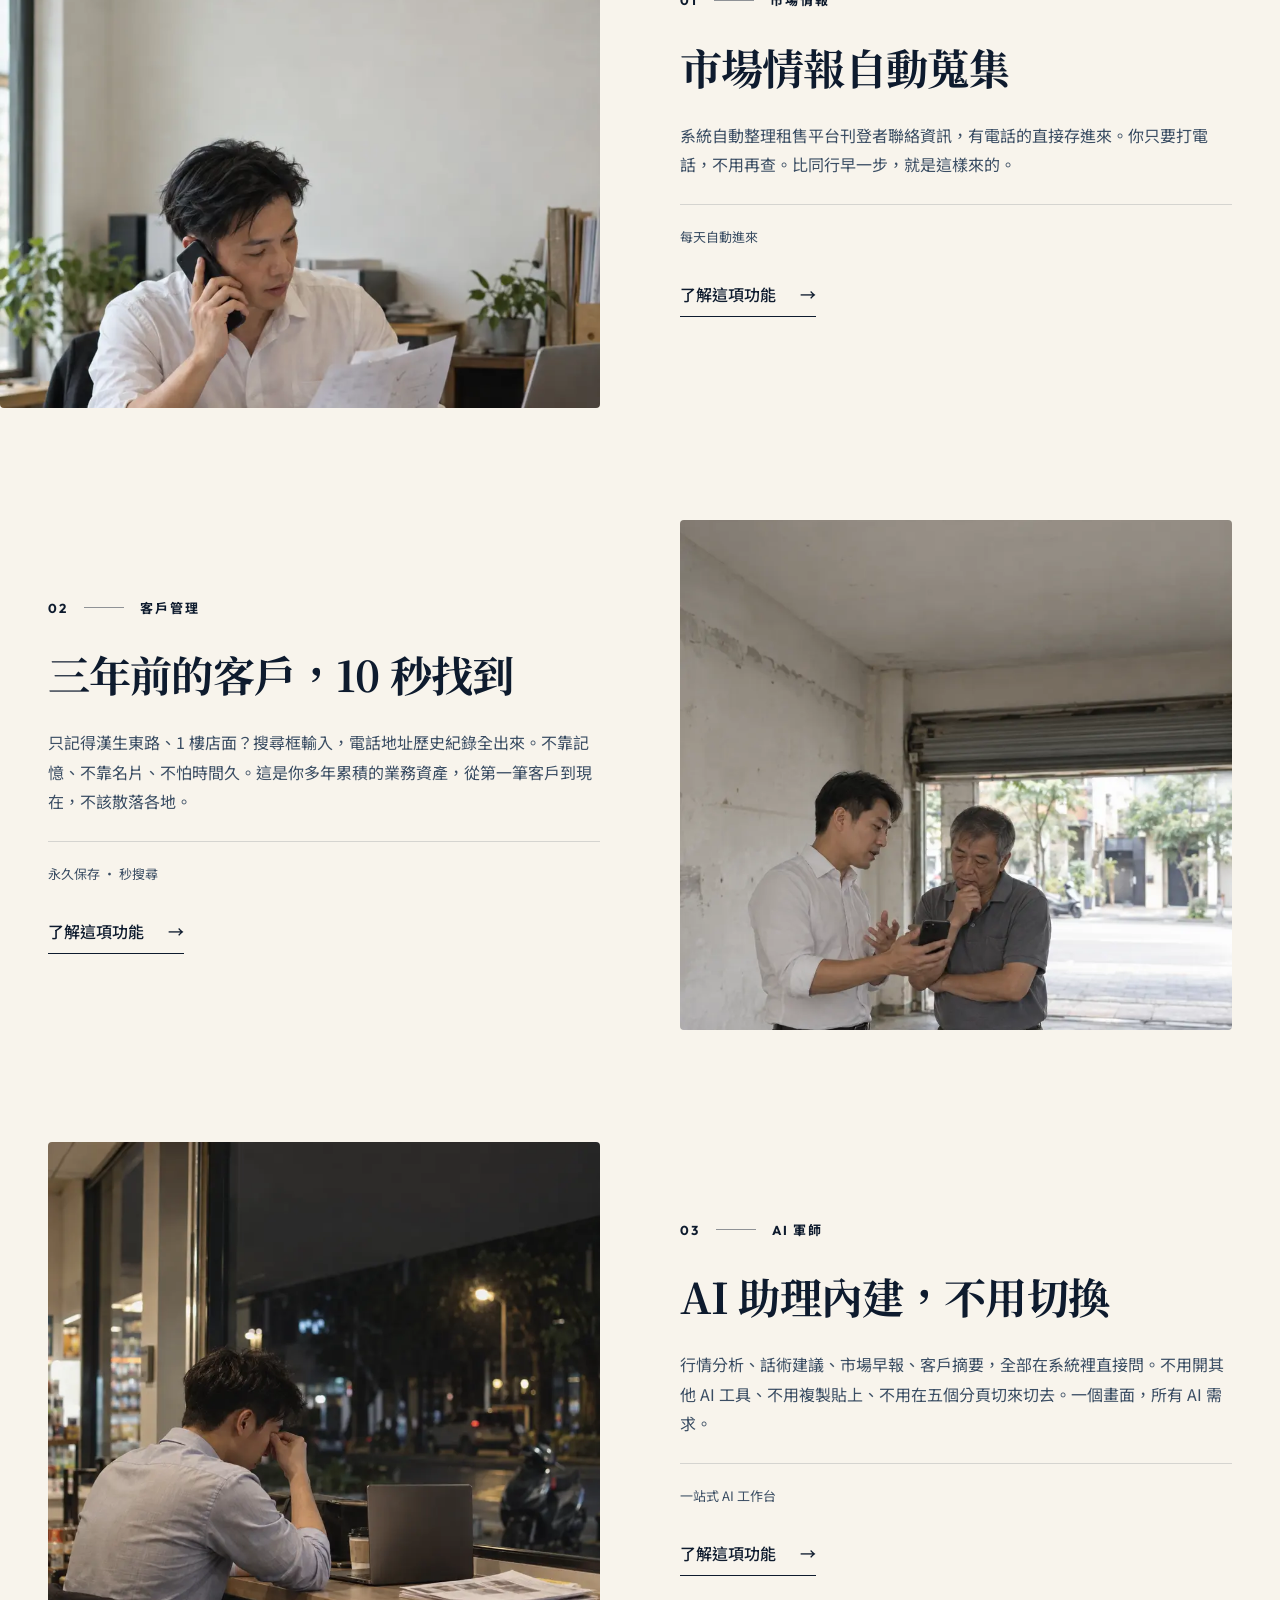
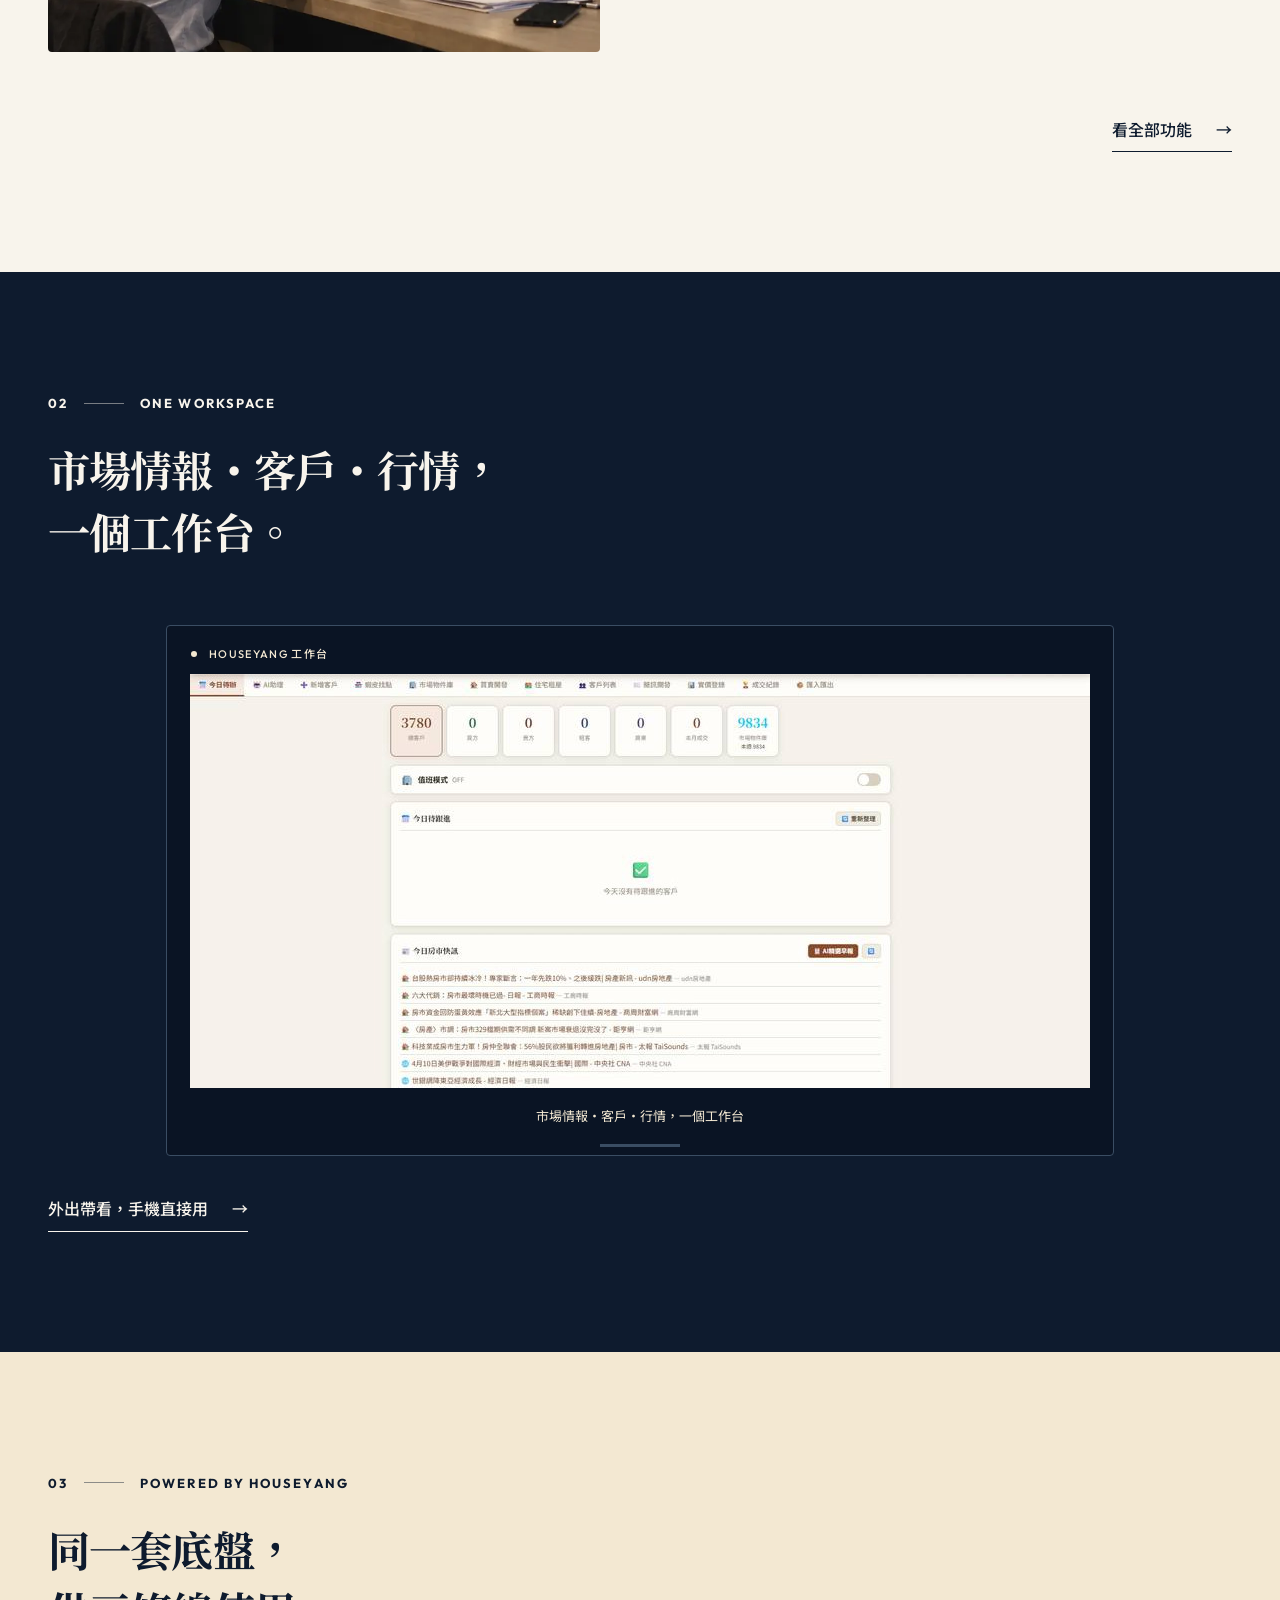
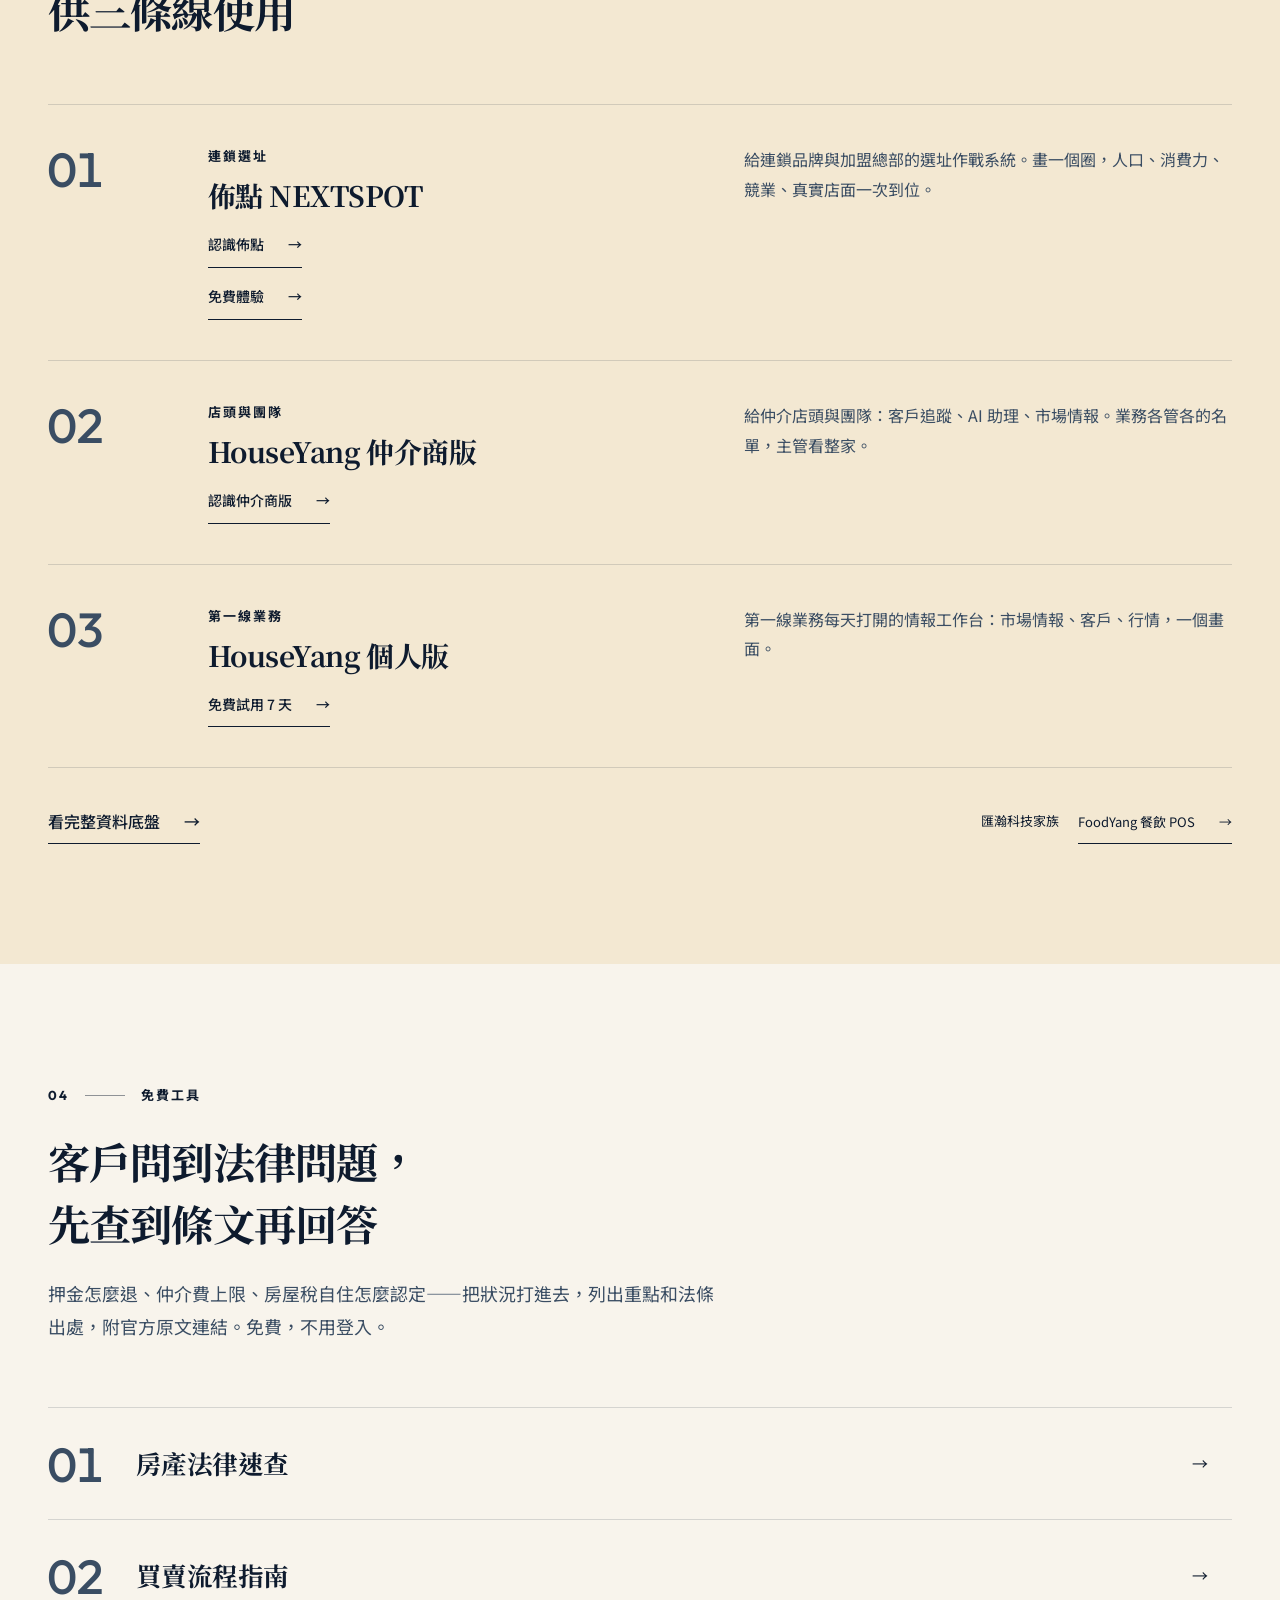
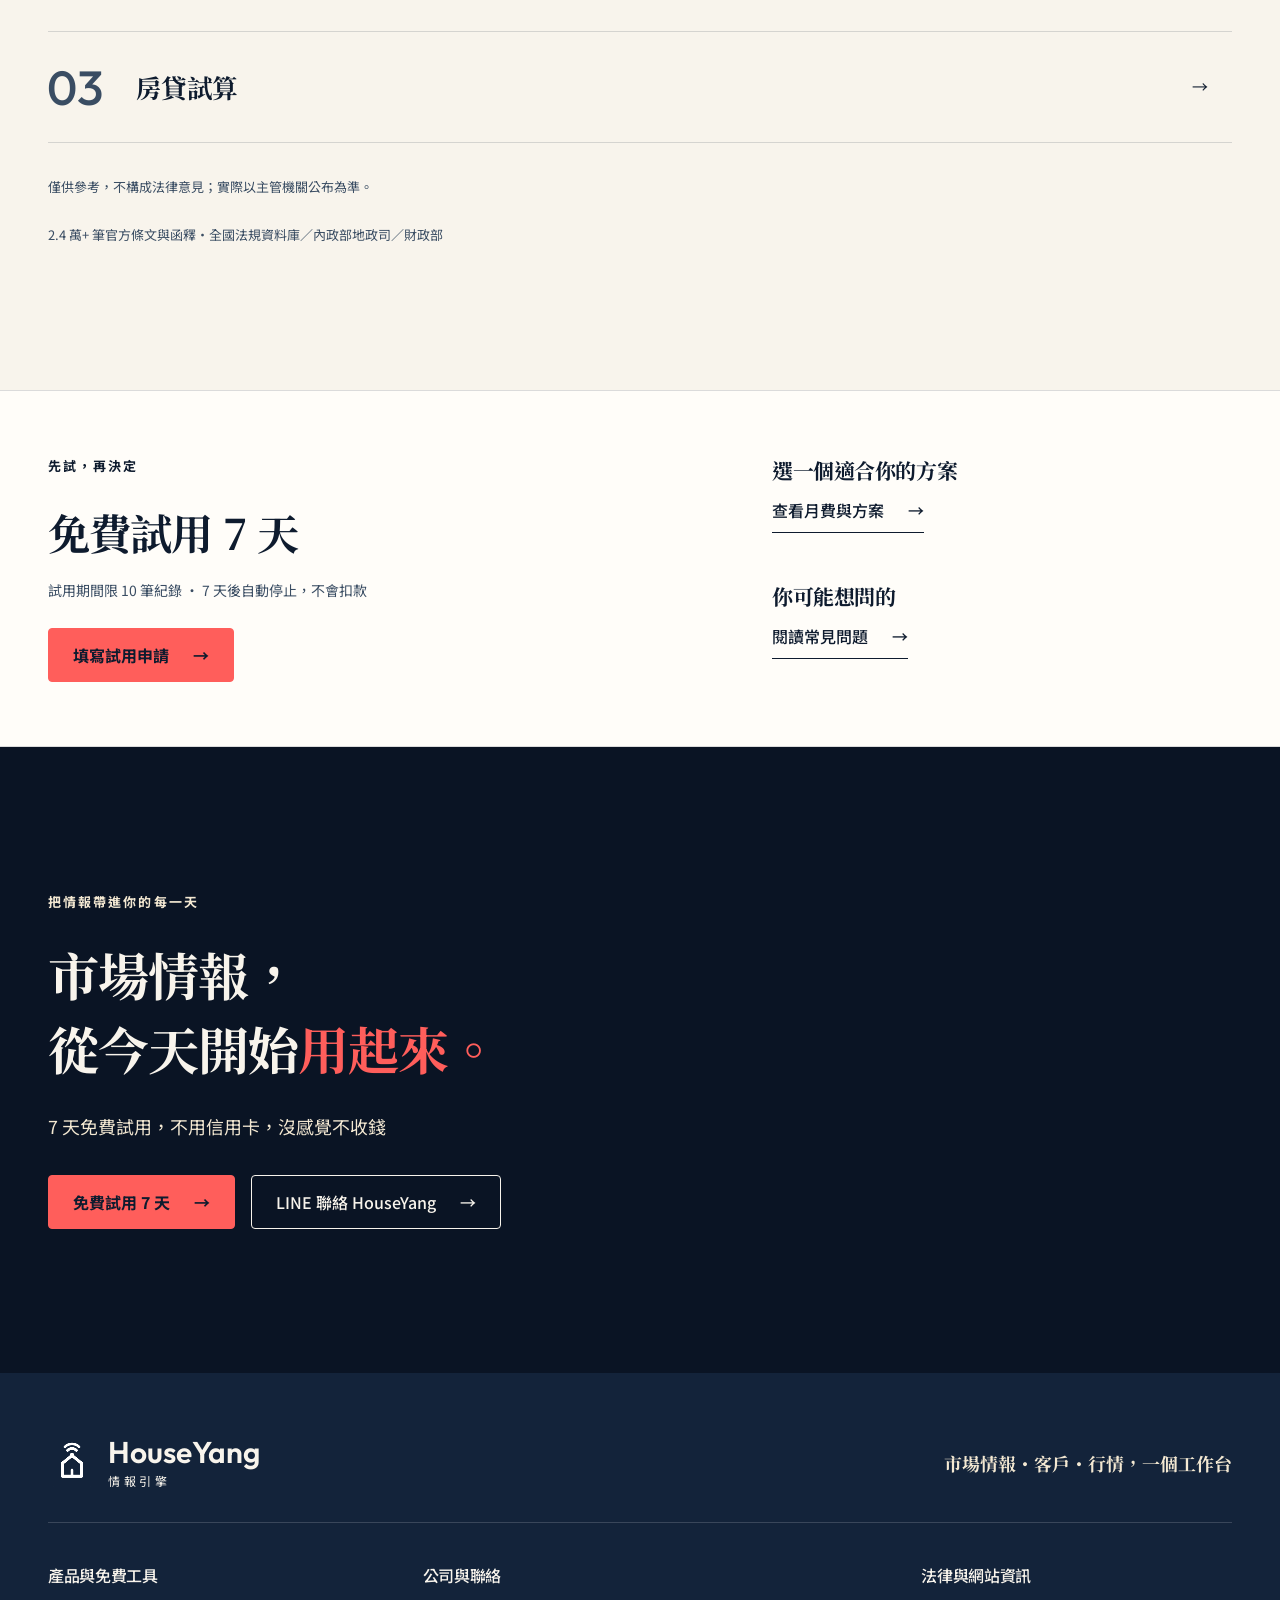
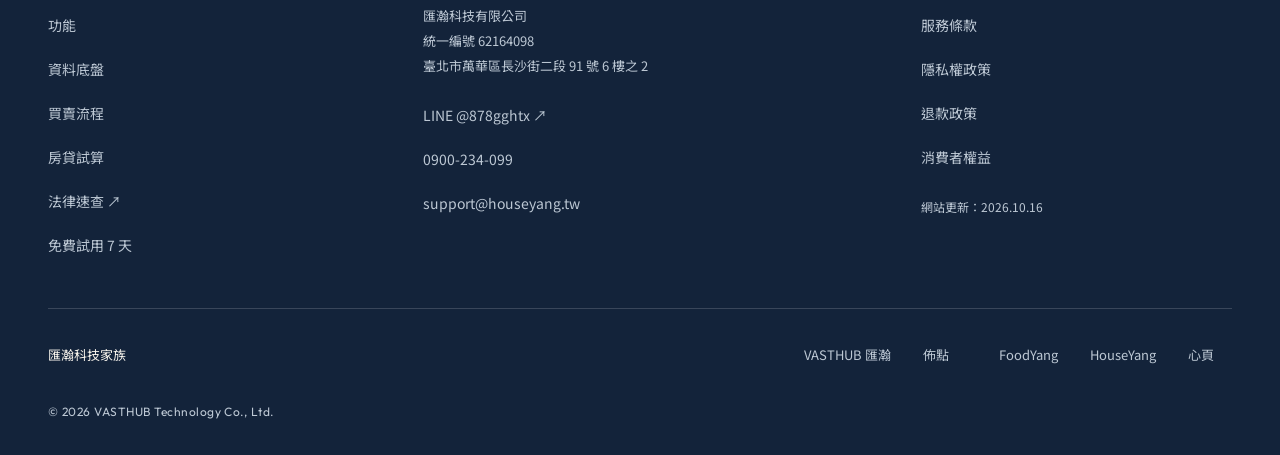
==== commit 151fc6bc: "官網改版：一頁式改成多頁正式官網（首頁＋功能／資料底盤／免費試用）＋指南與房貸試算換新外殼 - 首頁：房仲實景 hero、資料數字、三段核心功能（市場情報／客戶管理／AI 助理）、工作台真畫面、「同一" ====
--- a/index.html
+++ b/index.html
@@ -1,825 +1,18 @@
-<!DOCTYPE html>
-<html lang="zh-TW">
-<head>
-<meta charset="UTF-8">
-<meta name="viewport" content="width=device-width, initial-scale=1.0">
+<!doctype html>
+<html lang="zh-Hant"><head><meta charset="UTF-8"><meta name="viewport" content="width=device-width, initial-scale=1.0">
 <script>/* 舊連結救援：6/28 前 CRM 在此網域，LINE 早報短網址 /go/<id> 與定位回覆 /m/property 仍在客人手機裡 → 導到 CRM 主機 */(function(p){if(/^\/go\/[A-Za-z0-9]+\/?$/.test(p))location.replace("https://app.houseyang.tw"+p.replace(/\/$/,""));else if(p==="/m/property"||p==="/m/property/")location.replace("https://app.houseyang.tw/m/property.html"+location.search);})(location.pathname);</script>
-<title>HouseYang 情報引擎｜房仲市場情報系統・匯瀚科技資料底盤</title>
-<meta name="description" content="HouseYang 是匯瀚科技的不動產資料底盤：歷年成交行情 600 萬+ 筆、租賃行情 78 萬筆、門牌店鋪興替 135 萬+ 筆、全台 22 縣市，租售刊登情報每天自動整理。同一套引擎供佈點 NEXTSPOT 與仲介商版使用，也直接給第一線房仲用。免費試用 7 天。">
-<meta name="theme-color" content="#F8F4EC">
-<meta property="og:title" content="HouseYang 情報引擎｜房仲市場情報系統">
-<meta property="og:description" content="匯瀚科技的不動產資料底盤——成交行情 600 萬+、門牌店鋪興替 135 萬+、全台 22 縣市。專為台灣房仲設計，免費試用 7 天，不用信用卡。">
-<meta property="og:type" content="website">
-<meta property="og:image" content="https://houseyang.tw/images/houseyang-icon-512.png">
-<meta property="og:url" content="https://houseyang.tw/">
-<meta property="og:site_name" content="HouseYang 情報引擎">
-<meta property="og:locale" content="zh_TW">
-<meta name="twitter:card" content="summary">
-<meta name="twitter:title" content="HouseYang 情報引擎｜房仲市場情報系統">
-<meta name="twitter:description" content="匯瀚科技的不動產資料底盤——成交行情 600 萬+、門牌店鋪興替 135 萬+、全台 22 縣市。專為台灣房仲設計，免費試用 7 天，不用信用卡。">
-<meta name="twitter:image" content="https://houseyang.tw/images/houseyang-icon-512.png">
-<link rel="canonical" href="https://houseyang.tw/">
-<script type="application/ld+json">
-{"@context":"https://schema.org","@type":"SoftwareApplication","name":"HouseYang 情報引擎","alternateName":["HouseYang 房仲市場情報系統","小楊房仲情報系統"],"applicationCategory":"BusinessApplication","operatingSystem":"Web","url":"https://houseyang.tw/","publisher":{"@type":"Organization","name":"匯瀚科技有限公司","url":"https://vasthub.tw/"},"offers":{"@type":"Offer","description":"免費試用 7 天"},"description":"匯瀚科技的不動產資料底盤。歷年成交行情 600 萬+ 筆、租賃行情 78 萬筆、門牌店鋪興替 135 萬+ 筆、全台 22 縣市；市場情報自動蒐集、AI 助理內建、客戶永久保存。同一套引擎供佈點 NEXTSPOT 與仲介商版使用。"}
-</script>
-<link rel="icon" type="image/png" sizes="32x32" href="./images/houseyang-icon-32.png">
-<link rel="icon" type="image/png" sizes="192x192" href="./images/houseyang-icon-192.png">
-<link rel="apple-touch-icon" href="./images/houseyang-icon-192.png">
-<link rel="preconnect" href="https://fonts.googleapis.com">
-<link href="https://fonts.googleapis.com/css2?family=Noto+Serif+TC:wght@400;700;900&family=Noto+Sans+TC:wght@300;400;500;700&display=swap" rel="stylesheet">
-<style>
-*{margin:0;padding:0;box-sizing:border-box}
-/* 色系：NEXTSPOT 四角色 — navy 主墨／slate 次文字／coral 唯一亮色／cream 紙面。情報誌母題保留。 */
-:root{
-  --bg:#F8F4EC;--surface:#FFFDF9;--surface2:#F3E8D2;
-  --navy:#0E1B2E;--slate:#3A4D63;--coral:#FF5E5B;--coral-deep:#E4433F;--cream:#F3E8D2;
-  --coral-pale:rgba(255,94,91,0.10);--navy-pale:rgba(14,27,46,0.06);
-  --text:#0E1B2E;--muted:#3A4D63;
-  --border:rgba(14,27,46,0.16);--border-light:rgba(14,27,46,0.09);
-  --r:4px;--fs:'Noto Serif TC',serif;--fb:'Noto Sans TC',sans-serif;
-  --shadow:0 1px 3px rgba(14,27,46,0.08);--shadow-md:0 8px 24px -10px rgba(14,27,46,0.22);
-  --ease:cubic-bezier(.25,.46,.45,.94);
-  --grain:url("data:image/svg+xml;charset=utf-8,%3Csvg xmlns='http://www.w3.org/2000/svg' width='160' height='160'%3E%3Cfilter id='n'%3E%3CfeTurbulence type='fractalNoise' baseFrequency='0.8' numOctaves='2' stitchTiles='stitch'/%3E%3C/filter%3E%3Crect width='160' height='160' filter='url(%23n)' opacity='0.55'/%3E%3C/svg%3E");
-  --dots:radial-gradient(rgba(243,232,210,.16) 1px,transparent 1.2px);
-}
-html{scroll-behavior:smooth;overflow-x:clip}
-body{background:var(--bg);color:var(--text);font-family:var(--fb);overflow-x:hidden;line-height:1.7;-webkit-font-smoothing:antialiased;position:relative}
-body::before{content:"";position:fixed;inset:0;background-image:var(--grain);opacity:.045;mix-blend-mode:multiply;pointer-events:none;z-index:1}
-::selection{background:var(--coral);color:#fff}
-a,button{font-family:var(--fb)}
-a:focus-visible,button:focus-visible{outline:3px solid rgba(255,94,91,.45);outline-offset:2px}
-.num{font-variant-numeric:tabular-nums}
-
-nav{padding:14px 24px;display:flex;justify-content:space-between;align-items:center;gap:16px;border-bottom:1px solid var(--border-light);background:rgba(248,244,236,0.94);backdrop-filter:blur(10px);position:sticky;top:0;z-index:100}
-nav::before{content:"";position:absolute;top:0;left:0;right:0;height:2px;background:linear-gradient(90deg,var(--coral) 0,var(--coral) 120px,rgba(255,94,91,0) 42%)}
-.logo{display:flex;align-items:center;gap:10px;text-decoration:none;min-width:0}
-.logo img{height:34px;width:34px;display:block;border-radius:6px}
-.logo-word{font-family:var(--fs);font-weight:900;font-size:21px;color:var(--navy);letter-spacing:-.01em;line-height:1;white-space:nowrap}
-.logo-tag{font-size:11px;letter-spacing:.16em;color:var(--slate);border-left:1px solid var(--border);padding-left:10px;line-height:1.2;white-space:nowrap}
-.nav-right{display:flex;align-items:center;gap:6px 18px;flex-shrink:0}
-.nav-link{font-size:12.5px;color:var(--slate);text-decoration:none;letter-spacing:.04em;padding:6px 0;border-bottom:1px solid transparent;transition:color .15s,border-color .15s;white-space:nowrap}
-.nav-link:hover{color:var(--navy);border-bottom-color:var(--coral)}
-.nav-cta{font-size:13px;padding:9px 20px;border:1px solid var(--navy);border-radius:var(--r);color:var(--navy);cursor:pointer;font-family:var(--fb);font-weight:500;background:transparent;transition:background .15s,color .15s;text-decoration:none;white-space:nowrap;min-height:44px;display:inline-flex;align-items:center}
-.nav-cta:hover{background:var(--navy);color:var(--cream)}
-@media(max-width:640px){.nav-link{display:none}.logo-tag{display:none}}
-@media(max-width:900px){.nav-link[href^="https://vasthub"],.nav-link[href^="https://nextspot"]{display:none}}
-@media(min-width:641px) and (max-width:700px){.logo-tag{display:none}.nav-right{gap:6px 12px}}
-
-/* ===== 章節開頭（編號＋線＋標籤）===== */
-.kicker{display:flex;align-items:center;gap:12px;margin-bottom:14px}
-.kicker .k-no{font-family:var(--fs);font-weight:900;font-size:12px;letter-spacing:.08em;color:var(--coral);border:1px solid rgba(255,94,91,.4);border-radius:999px;padding:2px 11px;line-height:1.7;background:var(--coral-pale)}
-.kicker .k-line{width:34px;height:1px;background:var(--slate)}
-.kicker .k-label{font-size:11px;letter-spacing:0.18em;color:var(--slate);font-family:var(--fb);text-transform:uppercase}
-
-/* ===== HERO：系統畫面 + 情報卡 + 資料量體帶 ===== */
-.hero-bg{position:relative;overflow:hidden;background:
-  radial-gradient(720px 400px at 88% -8%,rgba(255,94,91,.10),transparent 58%),
-  var(--bg)}
-.hero-bg::before{content:"";position:absolute;inset:0;background-image:repeating-linear-gradient(180deg,transparent 0 31px,rgba(14,27,46,.05) 31px 32px);pointer-events:none}
-.hero-split{display:grid;grid-template-columns:minmax(0,1fr) minmax(0,1fr);max-width:1100px;margin:0 auto;min-height:560px;align-items:center;padding:0 40px;gap:56px;position:relative;z-index:2}
-.hero-left{position:relative;align-self:center;padding:56px 14px 40px 0;min-width:0}
-.photo-wrap{position:relative;max-width:480px}
-.photo-wrap::before{content:"";position:absolute;top:26px;left:-14px;right:14px;bottom:-14px;border:1px solid var(--border);background:repeating-linear-gradient(45deg,rgba(14,27,46,.06) 0 1px,transparent 1px 8px);z-index:0}
-.hv-frame{position:relative;z-index:1;border:1px solid var(--border-light);background:#fff;box-shadow:var(--shadow-md);border-radius:var(--r) var(--r) 0 0;overflow:hidden}
-.hv-bar{height:34px;background:var(--navy);display:flex;align-items:center;gap:7px;padding:0 14px}
-.hv-bar i{width:10px;height:10px;border-radius:50%;background:#2A3A50}
-.hv-bar i:first-child{background:var(--coral)}
-.hv-bar em{font-style:normal;margin-left:8px;font-size:10.5px;letter-spacing:.12em;color:rgba(243,232,210,.7);font-family:var(--fb)}
-.hv-frame img{width:100%;display:block}
-.hv-mark{position:absolute;left:-24px;top:-26px;z-index:4;width:64px;height:64px;transform:rotate(-5deg);filter:drop-shadow(0 10px 22px rgba(14,27,46,.32))}
-.hv-mark img{width:100%;display:block;border-radius:12px}
-.photo-cap{position:relative;z-index:2;display:flex;align-items:baseline;gap:10px;background:var(--navy);color:var(--cream);font-size:12px;padding:9px 14px;letter-spacing:.06em}
-.photo-cap b{font-family:var(--fs);font-size:13.5px;font-weight:700;color:#fff}
-.photo-cap span{color:rgba(243,232,210,.7)}
-/* 出格情報卡 */
-.intel{position:absolute;z-index:3;background:var(--surface);border:1px solid var(--border);border-left:3px solid var(--coral);box-shadow:0 16px 38px -14px rgba(14,27,46,.35);padding:12px 15px;font-size:12px;line-height:1.6;border-radius:var(--r);max-width:220px}
-.intel .it{font-family:var(--fb);font-size:10px;letter-spacing:.14em;color:var(--slate);font-weight:700;display:flex;align-items:center;gap:6px;margin-bottom:4px}
-.intel .it::before{content:"";width:6px;height:6px;border-radius:50%;background:var(--coral)}
-.intel b{display:block;font-family:var(--fs);font-size:13.5px;color:var(--navy)}
-.intel span{color:var(--slate)}
-.intel em{display:block;font-style:normal;font-size:11px;font-weight:700;color:var(--coral-deep);margin-top:4px}
-.intel-1{right:-16px;top:-34px;transform:rotate(1.5deg)}
-.intel-2{left:-20px;bottom:52px;transform:rotate(-2deg)}
-.hero-right{padding:64px 0 48px;display:flex;flex-direction:column;min-width:0}
-.hero-badge{display:inline-flex;align-items:center;gap:8px;font-size:11px;letter-spacing:0.15em;color:var(--slate);border:1px solid var(--border);padding:5px 14px;border-radius:999px;margin-bottom:24px;background:var(--surface);width:fit-content}
-.badge-dot{width:6px;height:6px;border-radius:50%;background:var(--coral);flex-shrink:0}
-.hero-title{font-family:var(--fs);font-size:clamp(28px,4vw,48px);font-weight:900;line-height:1.18;margin-bottom:10px;letter-spacing:-.01em}
-.hero-title span{background:linear-gradient(transparent 78%,rgba(255,94,91,.40) 0)}
-.hero-title-sub{font-size:clamp(14px,1.6vw,16px);font-weight:400;color:var(--slate);margin-bottom:26px;line-height:1.8;max-width:520px}
-.hero-btns{display:flex;gap:10px;flex-wrap:wrap;margin-bottom:12px}
-.btn-primary{padding:13px 28px;background:var(--coral);color:#fff;border-radius:var(--r);font-size:14px;font-weight:500;cursor:pointer;font-family:var(--fb);border:none;transition:transform .2s var(--ease),background .15s,box-shadow .2s;text-decoration:none;display:inline-flex;align-items:center;justify-content:center;min-height:44px;box-shadow:0 8px 20px -8px rgba(255,94,91,.6)}
-.btn-primary:hover{transform:translateY(-2px);background:var(--coral-deep);box-shadow:0 12px 26px -8px rgba(228,67,63,.6)}
-.btn-secondary{padding:13px 28px;background:transparent;color:var(--navy);border-radius:var(--r);font-size:14px;cursor:pointer;font-family:var(--fb);border:1px solid var(--border);transition:border-color .15s,color .15s;text-decoration:none;display:inline-flex;align-items:center;justify-content:center;min-height:44px}
-.btn-secondary:hover{border-color:var(--navy);color:var(--navy);background:var(--navy-pale)}
-.hero-note{font-size:11px;color:var(--slate);margin-bottom:22px}
-/* 資料量體數字帶 */
-.hero-data{border-top:2px solid var(--navy);padding-top:12px}
-.hd-cap{font-size:10.5px;letter-spacing:.18em;color:var(--slate);text-transform:uppercase;margin-bottom:10px;display:flex;gap:8px;align-items:center}
-.hd-cap::before{content:"";width:6px;height:6px;background:var(--coral);border-radius:50%;flex:none}
-.hd-grid{display:grid;grid-template-columns:repeat(4,minmax(0,1fr));gap:0}
-.hd{padding:0 14px;border-left:1px solid var(--border-light);min-width:0}
-.hd:first-child{padding-left:0;border-left:0}
-.hd b{font-family:var(--fs);font-size:clamp(20px,2.1vw,26px);font-weight:900;color:var(--navy);display:block;line-height:1.05;letter-spacing:-.01em;font-variant-numeric:tabular-nums;white-space:nowrap}
-.hd b small{font-size:.58em;font-weight:700;margin-left:1px}
-.hd span{font-size:11px;color:var(--slate);display:block;margin-top:5px;line-height:1.4}
-.rv{opacity:0;transform:translateY(16px);animation:fadeUp .6s var(--ease) forwards}
-.rv.d1{animation-delay:.05s}.rv.d2{animation-delay:.12s}.rv.d3{animation-delay:.2s}.rv.d4{animation-delay:.3s}.rv.d5{animation-delay:.4s}
-@keyframes fadeUp{to{opacity:1;transform:translateY(0)}}
-
-.divider{height:1px;background:var(--border-light)}
-.wrap{max-width:960px;margin:0 auto;padding:0 24px}
-.section{padding:72px 24px;position:relative}
-.section-alt{padding:72px 0;background:var(--surface2);position:relative}
-.section-alt::before{content:"";position:absolute;inset:0;background-image:repeating-linear-gradient(180deg,transparent 0 31px,rgba(14,27,46,.05) 31px 32px);pointer-events:none}
-.section-alt .wrap{padding:0 24px;position:relative;z-index:2}
-.sec-label{font-size:11px;letter-spacing:0.18em;color:var(--slate);margin-bottom:12px;font-family:var(--fb);text-transform:uppercase}
-.sec-title{font-family:var(--fs);font-size:clamp(22px,4vw,32px);font-weight:700;margin-bottom:12px;line-height:1.3;letter-spacing:-.01em}
-.sec-sub{font-size:15px;color:var(--slate);margin-bottom:40px;line-height:1.8;max-width:600px}
-
-.compare{display:grid;grid-template-columns:repeat(2,minmax(0,1fr));gap:16px}
-.compare-card{background:var(--surface);border:1px solid var(--border-light);border-radius:var(--r);padding:24px;box-shadow:var(--shadow);min-width:0}
-.compare-card.after{border-color:var(--navy);background:#FFFCF6;position:relative;overflow:hidden}
-.compare-card.after::before{content:"";position:absolute;top:0;left:0;right:0;height:3px;background:var(--navy)}
-.compare-tag{font-size:11px;letter-spacing:0.08em;margin-bottom:16px;padding:4px 10px;border-radius:3px;display:inline-block;font-family:var(--fb)}
-.tag-before{background:var(--surface2);color:var(--slate)}
-.tag-after{background:var(--navy);color:var(--cream)}
-.compare-item{font-size:14px;color:var(--slate);padding:9px 0;border-bottom:1px dashed var(--border-light);line-height:1.6;display:flex;gap:8px;align-items:flex-start}
-.compare-item:last-child{border:none}
-.compare-item.good{color:var(--navy)}
-.ci-icon{flex-shrink:0;margin-top:3px;width:14px;height:14px;border-radius:50%;display:flex;align-items:center;justify-content:center;font-size:9px;font-weight:700}
-.ci-bad{background:rgba(58,77,99,0.12);color:var(--slate)}
-.ci-good{background:var(--coral-pale);color:var(--coral-deep)}
-.stat-row{display:grid;grid-template-columns:repeat(3,minmax(0,1fr));gap:0;margin-top:28px;border:1px solid var(--border);background:var(--surface);box-shadow:var(--shadow)}
-.stat{padding:22px 12px;text-align:center;border-right:1px solid var(--border-light);position:relative}
-.stat:last-child{border-right:0}
-.stat::before{content:"";position:absolute;top:-1px;left:50%;transform:translateX(-50%);width:30px;height:2px;background:var(--coral)}
-.stat-num{font-family:var(--fs);font-size:32px;font-weight:900;color:var(--navy);line-height:1;letter-spacing:-.01em}
-.stat-label{font-size:12px;color:var(--slate);margin-top:6px}
-
-/* ===== 資料底盤：清冊 + 供應面板 ===== */
-.engine{display:grid;grid-template-columns:minmax(0,3fr) minmax(0,2fr);gap:20px;margin-top:8px;align-items:start}
-.ledger{background:var(--surface);border:1px solid var(--border);box-shadow:var(--shadow);border-radius:var(--r);min-width:0}
-.lg-hd{display:flex;justify-content:space-between;gap:10px;flex-wrap:wrap;padding:12px 18px;border-bottom:1px solid var(--border);font-size:11px;letter-spacing:.16em;color:var(--slate);text-transform:uppercase}
-.lg-hd b{color:var(--navy);font-weight:700;letter-spacing:.12em}
-.lg-group{padding:10px 18px 12px;border-bottom:1px dashed var(--border-light)}
-.lg-group:last-of-type{border-bottom:0}
-.lg-cat{font-size:11px;letter-spacing:.14em;color:var(--coral-deep);font-weight:700;margin-bottom:2px}
-.lg-row{display:flex;align-items:baseline;gap:10px;padding:6px 0;font-size:13.5px}
-.lg-row .n{color:var(--navy);font-weight:500;flex:none}
-.lg-row .d{flex:1;border-bottom:2px dotted rgba(14,27,46,.22);transform:translateY(-4px);min-width:16px}
-.lg-row .v{font-family:var(--fs);font-weight:900;color:var(--navy);flex:0 1 auto;min-width:0;max-width:72%;font-size:16px;font-variant-numeric:tabular-nums;letter-spacing:-.01em;text-align:right;line-height:1.2}
-.lg-row .v small{display:block;font-family:var(--fb);font-weight:400;font-size:11px;color:var(--slate);letter-spacing:0;line-height:1.5}
-.lg-ft{padding:10px 18px;font-size:11.5px;color:var(--slate);border-top:1px solid var(--border-light);line-height:1.7}
-.supply{background:var(--navy);color:var(--cream);border-radius:var(--r);box-shadow:var(--shadow-md);overflow:hidden;position:relative;min-width:0}
-.supply::before{content:"";position:absolute;inset:0;background-image:var(--dots);background-size:14px 14px;opacity:.35;pointer-events:none}
-.supply > *{position:relative}
-.sp-hd{padding:16px 20px 12px;border-bottom:1px solid rgba(243,232,210,.16)}
-.sp-hd b{font-family:var(--fs);font-size:16px;color:#fff;display:block;line-height:1.3}
-.sp-hd span{font-size:10.5px;letter-spacing:.16em;color:rgba(243,232,210,.6);text-transform:uppercase}
-.sp-item{padding:14px 20px 16px;border-bottom:1px solid rgba(243,232,210,.12)}
-.sp-item:last-child{border-bottom:0}
-.sp-item .st{display:flex;align-items:baseline;gap:8px;margin-bottom:4px;flex-wrap:wrap}
-.sp-item .st b{font-family:var(--fs);font-size:15px;color:#fff}
-.sp-item .st i{font-style:normal;font-size:10px;letter-spacing:.14em;color:var(--coral);font-weight:700}
-.sp-item p{font-size:12.5px;color:rgba(243,232,210,.78);line-height:1.7}
-.sp-links{display:flex;flex-wrap:wrap;gap:6px 16px;margin-top:8px}
-.sp-item a{display:inline-flex;align-items:center;gap:6px;font-size:12px;color:#fff;text-decoration:none;border-bottom:1px solid var(--coral);padding-bottom:1px;transition:color .15s}
-.sp-item a:hover{color:var(--coral)}
-.sp-item a.dim{color:rgba(243,232,210,.7);border-bottom-color:rgba(243,232,210,.3)}
-.sp-item a.dim:hover{color:#fff}
-
-.feat-grid{display:grid;grid-template-columns:repeat(2,minmax(0,1fr));gap:16px;margin-top:8px}
-.feat-card{background:var(--surface);border:1px solid var(--border-light);border-radius:var(--r);padding:28px;box-shadow:var(--shadow);position:relative;overflow:hidden;transition:transform .2s var(--ease),box-shadow 0.2s;min-width:0}
-.feat-card:hover{box-shadow:var(--shadow-md);transform:translateY(-3px)}
-.feat-accent{position:absolute;top:0;left:0;width:56px;height:3px;background:var(--coral)}
-.feat-num{font-family:var(--fs);font-size:40px;font-weight:900;color:rgba(14,27,46,0.07);line-height:1;margin-bottom:12px;position:absolute;right:20px;top:16px}
-.feat-icon{width:40px;height:40px;border-radius:var(--r);background:var(--navy-pale);display:flex;align-items:center;justify-content:center;margin-bottom:16px}
-.feat-icon svg{width:20px;height:20px;stroke:var(--navy);fill:none;stroke-width:1.5}
-.feat-title{font-family:var(--fs);font-size:16px;font-weight:700;margin-bottom:10px}
-.feat-body{font-size:13px;color:var(--slate);line-height:1.8}
-.feat-tag{display:inline-block;font-size:10px;padding:2px 8px;border-radius:3px;background:var(--coral-pale);color:var(--coral-deep);margin-top:12px;letter-spacing:0.05em;font-family:var(--fb)}
-.feat-cta{text-align:center;margin-top:40px}
-
-.phone-section{padding:72px 24px;position:relative}
-.phone-wrap{max-width:960px;margin:0 auto;display:grid;grid-template-columns:repeat(2,minmax(0,1fr));gap:64px;align-items:center}
-.phone-frame{position:relative;max-width:280px;margin:0 auto}
-.phone-frame::before{content:"";position:absolute;top:30px;left:-16px;right:-16px;bottom:-16px;border:1px solid var(--border);z-index:0}
-.phone-shell{position:relative;background:var(--navy);border-radius:32px;padding:10px;box-shadow:0 20px 48px -16px rgba(14,27,46,.45),0 0 0 1px rgba(255,255,255,0.05);z-index:1}
-.phone-screen{border-radius:24px;overflow:hidden;background:var(--bg)}
-.phone-screen img{width:100%;display:block}
-.phone-points{display:flex;flex-direction:column;gap:14px;margin-top:24px}
-.phone-point{display:flex;gap:14px;align-items:flex-start;padding:16px;background:var(--surface);border-radius:var(--r);border:1px solid var(--border-light);box-shadow:var(--shadow);transition:transform .2s var(--ease),border-color .2s}
-.phone-point:hover{transform:translateX(4px);border-color:var(--navy)}
-.pp-icon{width:36px;height:36px;border-radius:var(--r);background:var(--navy-pale);display:flex;align-items:center;justify-content:center;flex-shrink:0}
-.pp-icon svg{width:18px;height:18px;stroke:var(--navy);fill:none;stroke-width:1.5}
-.pp-title{font-size:14px;font-weight:500;margin-bottom:3px}
-.pp-body{font-size:12px;color:var(--slate);line-height:1.6}
-
-.story-cards{display:grid;grid-template-columns:repeat(3,minmax(0,1fr));gap:16px;margin-top:8px}
-.story-card{background:var(--surface);border:1px solid var(--border-light);border-radius:var(--r);padding:24px;border-top:3px solid var(--navy);box-shadow:var(--shadow);position:relative;min-width:0}
-.story-letter{font-family:var(--fs);font-size:36px;font-weight:900;color:rgba(14,27,46,0.10);line-height:1;margin-bottom:12px}
-.story-scene{font-size:11px;color:var(--coral-deep);letter-spacing:0.1em;margin-bottom:10px;font-family:var(--fb);display:flex;align-items:baseline;gap:8px}
-.story-scene::after{content:"";flex:1;border-bottom:1px dotted var(--border);transform:translateY(-2px)}
-.story-text{font-size:13px;color:var(--slate);line-height:1.8}
-.story-result{margin-top:14px;padding-top:14px;border-top:1px dashed var(--border-light);font-size:13px;color:var(--navy);font-weight:500;line-height:1.6}
-.story-result::before{content:"→ ";color:var(--coral);font-weight:700}
-
-.price-grid{display:grid;grid-template-columns:repeat(3,minmax(0,1fr));gap:16px;margin-top:8px}
-.price-card{background:var(--surface);border:1px solid var(--border-light);border-radius:var(--r);padding:28px;box-shadow:var(--shadow);min-width:0;position:relative;transition:transform .2s var(--ease),box-shadow .2s}
-.price-card:hover{transform:translateY(-3px);box-shadow:var(--shadow-md)}
-.price-card.featured{border:1px solid var(--navy);background:#FFFCF6;box-shadow:0 14px 40px -18px rgba(14,27,46,.45)}
-.price-card.featured::before{content:"";position:absolute;inset:4px;border:1px solid var(--border);border-radius:3px;pointer-events:none}
-.price-badge{font-size:11px;background:var(--coral);color:#fff;padding:3px 10px;border-radius:3px;display:inline-block;margin-bottom:12px;font-family:var(--fb);font-weight:500;letter-spacing:.06em}
-.price-plan{font-family:var(--fs);font-size:16px;font-weight:700;margin-bottom:6px}
-.price-for{font-size:12px;color:var(--slate);margin-bottom:20px;line-height:1.6}
-.price-num{font-family:var(--fs);font-size:36px;font-weight:900;color:var(--navy);line-height:1;letter-spacing:-.01em;font-variant-numeric:tabular-nums}
-.price-unit{font-size:13px;color:var(--slate);margin-bottom:8px}
-.price-setup{font-size:12px;color:var(--slate);margin-bottom:20px;padding-bottom:20px;border-bottom:1px dashed var(--border-light)}
-.price-feat{font-size:13px;color:var(--slate);padding:5px 0;display:flex;gap:8px}
-.check{color:var(--coral);flex-shrink:0}
-.price-btn{width:100%;margin-top:20px;padding:12px;border-radius:var(--r);font-size:14px;font-weight:500;cursor:pointer;font-family:var(--fb);transition:background .15s,color .15s,opacity .15s;border:1px solid var(--navy);min-height:44px}
-.price-btn.main{background:var(--coral);color:#fff;border:none}
-.price-btn.main:hover{background:var(--coral-deep)}
-.price-btn.outline{background:transparent;color:var(--navy)}
-.price-btn.outline:hover{background:var(--navy);color:var(--cream)}
-.trial-box{background:var(--surface);border:1px dashed var(--slate);border-radius:var(--r);padding:32px;text-align:center;margin-top:16px;box-shadow:var(--shadow);position:relative;overflow:hidden}
-.trial-box::after{content:"7";position:absolute;right:8px;bottom:-30px;font-family:var(--fs);font-weight:900;font-size:110px;color:rgba(14,27,46,.05);line-height:1;pointer-events:none}
-.trial-title{font-family:var(--fs);font-size:18px;font-weight:700;margin-bottom:8px}
-.trial-note{font-size:13px;color:var(--slate);margin-bottom:20px}
-
-.faq-list{margin-top:8px;display:flex;flex-direction:column;gap:4px;counter-reset:q}
-.faq-item{background:var(--surface);border:1px solid var(--border-light);border-radius:var(--r);overflow:hidden;box-shadow:var(--shadow)}
-.faq-q{padding:18px 20px 18px 52px;font-size:14px;font-weight:500;cursor:pointer;display:flex;justify-content:space-between;align-items:center;gap:16px;color:var(--navy);user-select:none;min-height:44px;position:relative;transition:background .15s}
-.faq-q::before{counter-increment:q;content:"Q" counter(q);position:absolute;left:18px;top:50%;transform:translateY(-50%);font-family:var(--fs);font-weight:900;font-size:12px;color:var(--coral-deep)}
-.faq-q:hover{background:var(--navy-pale)}
-.faq-arrow{color:var(--coral);font-size:18px;flex-shrink:0}
-.faq-a{display:none;padding:0 20px 18px 52px;font-size:13px;color:var(--slate);line-height:1.8}
-
-.form-inner{max-width:600px;margin:0 auto;text-align:center}
-.form-box{background:var(--surface);border:1px solid var(--border-light);border-radius:var(--r);padding:36px;margin-top:40px;box-shadow:var(--shadow-md);text-align:left;position:relative}
-.form-box::before{content:"";position:absolute;top:0;left:24px;right:24px;height:3px;border-radius:0 0 3px 3px;background:var(--navy)}
-.form-row{margin-bottom:16px}
-.form-label{font-size:12px;color:var(--slate);margin-bottom:6px;display:block;letter-spacing:0.05em}
-.form-input,.form-select{width:100%;padding:11px 14px;border:1px solid var(--border-light);border-radius:var(--r);font-size:14px;font-family:var(--fb);color:var(--navy);background:var(--bg);outline:none;transition:border .2s,box-shadow .2s;-webkit-appearance:none;appearance:none;min-height:44px}
-.form-input:focus,.form-select:focus{border-color:var(--coral);box-shadow:0 0 0 3px rgba(255,94,91,.16);background:#fff}
-.form-grid{display:grid;grid-template-columns:repeat(2,minmax(0,1fr));gap:12px}
-.form-submit{width:100%;padding:14px;background:var(--coral);color:#fff;border:none;border-radius:var(--r);font-size:15px;font-weight:500;cursor:pointer;font-family:var(--fb);margin-top:8px;transition:background .15s,opacity .2s;min-height:44px}
-.form-submit:hover{background:var(--coral-deep)}
-.form-submit:disabled{opacity:0.5;cursor:not-allowed}
-.form-note{font-size:12px;color:var(--slate);text-align:center;margin-top:14px}
-.form-success{display:none;text-align:center;padding:32px 20px}
-.fs-icon{width:52px;height:52px;background:var(--coral-pale);border-radius:50%;display:flex;align-items:center;justify-content:center;margin:0 auto 16px}
-.fs-icon svg{width:24px;height:24px;stroke:var(--coral-deep);fill:none;stroke-width:2}
-.fs-title{font-family:var(--fs);font-size:18px;font-weight:700;margin-bottom:8px}
-.fs-note{font-size:13px;color:var(--slate)}
-
-.final-cta{padding:80px 24px;text-align:center;max-width:960px;margin:0 auto;position:relative}
-.final-cta::before{content:"";position:absolute;top:34px;bottom:34px;left:24px;right:24px;border:1px solid var(--border);pointer-events:none}
-.final-cta::after{content:"比同行早一步";position:absolute;top:22px;left:50%;transform:translateX(-50%);background:var(--bg);padding:0 18px;font-family:var(--fs);font-size:12px;letter-spacing:.3em;color:var(--coral-deep)}
-.final-title{font-family:var(--fs);font-size:clamp(24px,4vw,38px);font-weight:900;margin-bottom:16px;line-height:1.25;letter-spacing:-.01em}
-.final-sub{font-size:15px;color:var(--slate);margin-bottom:40px}
-.final-btns{display:flex;gap:12px;justify-content:center;flex-wrap:wrap}
-footer{padding:36px 24px 32px;border-top:1px solid var(--border-light);text-align:center;position:relative}
-footer::before{content:"";position:absolute;top:0;left:0;right:0;height:1px;background:linear-gradient(90deg,transparent,var(--slate),transparent)}
-.foot-brand{display:inline-flex;align-items:center;gap:10px;margin-bottom:14px}
-.foot-brand img{height:30px;width:30px;border-radius:5px;display:block}
-.foot-brand b{font-family:var(--fs);font-weight:900;font-size:18px;color:var(--navy);letter-spacing:-.01em}
-.foot-brand span{font-size:11px;letter-spacing:.16em;color:var(--slate);border-left:1px solid var(--border);padding-left:10px}
-.foot-lines{display:flex;flex-wrap:wrap;justify-content:center;gap:6px 0;margin-bottom:14px;font-size:12.5px}
-.foot-lines a{color:var(--navy);text-decoration:none;padding:4px 12px;border-right:1px solid var(--border-light);transition:color .15s}
-.foot-lines a:last-child{border-right:0}
-.foot-lines a:hover{color:var(--coral-deep)}
-.foot-lines a b{font-family:var(--fs);font-weight:700}
-.footer-text{font-size:12px;color:var(--slate);line-height:1.9}
-.footer-text a{color:var(--navy);text-decoration:none;border-bottom:1px solid var(--border)}
-.footer-text a:hover{color:var(--coral-deep);border-bottom-color:var(--coral)}
-
-/* ===== 06 免費工具：房產法律速查入口 ===== */
-.law-tool{display:grid;grid-template-columns:minmax(0,1.15fr) minmax(0,1fr);gap:40px;align-items:center}
-.lt-text,.lt-card{min-width:0}
-.lt-text .sec-sub{margin-bottom:24px}
-.lt-btns{display:flex;flex-wrap:wrap;gap:10px;margin-bottom:12px}
-.lt-note{font-size:11px;color:var(--slate)}
-.lt-card{background:var(--surface);border:1px solid var(--border-light);border-left:3px solid var(--navy);border-radius:var(--r);box-shadow:var(--shadow);padding:20px 22px}
-.lt-cap{font-size:10.5px;letter-spacing:.18em;color:var(--slate);font-weight:700;margin-bottom:6px}
-.lt-list{list-style:none;margin-bottom:14px}
-.lt-list li{font-family:var(--fs);font-size:15px;color:var(--navy);padding:9px 0;border-bottom:1px dashed var(--border-light);overflow-wrap:anywhere}
-.lt-list li::before{content:"›";color:var(--coral-deep);margin-right:8px}
-.lt-list a{color:inherit;text-decoration:none}
-.lt-list a:hover{color:var(--coral-deep)}
-.lt-src{display:flex;align-items:baseline;flex-wrap:wrap;gap:4px 10px;font-size:12px;color:var(--slate)}
-.lt-src b{font-family:var(--fs);font-size:22px;font-weight:900;color:var(--navy)}
-
-@media(max-width:860px){
-  .hero-split{grid-template-columns:minmax(0,1fr);padding:40px 20px 0;gap:0;min-height:auto}
-  .hero-left{order:2;margin:52px auto 0;padding:0 0 34px;width:100%}
-  .photo-wrap{max-width:360px;margin:0 auto}
-  .intel-1{right:-6px;top:-30px}
-  .intel-2{left:-6px;bottom:44px}
-  .intel{max-width:190px;padding:10px 13px}
-  .hv-mark{left:-10px;top:-22px;width:54px;height:54px}
-  .hero-right{order:1;padding:48px 0 0}
-  .hd-grid{grid-template-columns:repeat(2,minmax(0,1fr));gap:14px 0}
-  .hd:nth-child(3){padding-left:0;border-left:0}
-  .engine{grid-template-columns:minmax(0,1fr)}
-  .compare,.feat-grid,.price-grid{grid-template-columns:minmax(0,1fr)}
-  .phone-wrap{grid-template-columns:minmax(0,1fr);gap:40px}
-  .phone-frame{max-width:240px}
-  .phone-text{order:-1}
-  .story-cards{grid-template-columns:minmax(0,1fr)}
-  .law-tool{grid-template-columns:minmax(0,1fr);gap:28px}
-  .lt-btns .btn-secondary{width:100%}
-  .form-grid{grid-template-columns:minmax(0,1fr)}
-  .hero-btns{flex-direction:column}
-  .hero-btns .btn-primary,.hero-btns .btn-secondary{width:100%;text-align:center}
-  .final-btns{flex-direction:column;align-items:center}
-  .final-btns .btn-primary,.final-btns .btn-secondary{width:100%;max-width:320px}
-}
-@media(max-width:480px){
-  nav{padding:12px 16px}
-  .section,.phone-section{padding:56px 16px}
-  .section-alt .wrap{padding:0 16px}
-  .feat-card,.price-card{padding:20px}
-  .form-box{padding:24px 16px}
-  .stat{padding:14px 8px}
-  .stat-num{font-size:26px}
-  .final-cta::before{left:10px;right:10px}
-  .lg-row .v{max-width:64%}
-  .foot-lines a{padding:4px 9px}
-}
-@media(prefers-reduced-motion:reduce){
-  .rv{animation:none;opacity:1;transform:none}
-  html{scroll-behavior:auto}
-}
-</style>
-</head>
-<body>
-
-<nav>
-  <a class="logo" href="#top"><img src="./images/houseyang-icon-192.png" alt=""><span class="logo-word">HouseYang</span><span class="logo-tag">情報引擎</span></a>
-  <div class="nav-right">
-    <a class="nav-link" href="guide/index.html">買賣流程</a>
-    <a class="nav-link" href="tools/loan.html">房貸試算</a>
-    <a class="nav-link" href="https://law.houseyang.tw/" target="_blank" rel="noopener">房產法律速查</a>
-    <a class="nav-link" href="https://vasthub.tw" target="_blank" rel="noopener">VASTHUB 匯瀚</a>
-    <a class="nav-link" href="https://nextspot.tw" target="_blank" rel="noopener">佈點 NEXTSPOT</a>
-    <a class="nav-cta" href="#form">免費試用 7 天</a>
-  </div>
-</nav>
-<a id="top"></a>
-
-<div class="hero-bg">
-<section class="hero-split">
-  <div class="hero-left rv d3">
-    <div class="photo-wrap">
-      <div class="intel intel-1">
-        <div class="it">市場情報・新刊登</div>
-        <b>屋主自售・板橋文化路</b>
-        <span>聯絡資訊已整理</span>
-        <em>▸ 已存入名單，可直接聯絡</em>
-      </div>
-      <div class="intel intel-2">
-        <div class="it">帶看現場</div>
-        <b>輸入地址 → 行情報告</b>
-        <em>「回去查」變「當場答」</em>
-      </div>
-      <span class="hv-mark"><img src="./images/houseyang-icon-192.png" alt="HouseYang"></span>
-      <div class="hv-frame">
-        <div class="hv-bar"><i></i><i></i><i></i><em>HOUSEYANG 工作台</em></div>
-        <img src="./images/crm.jpg" alt="HouseYang 情報引擎實際畫面">
-      </div>
-      <div class="photo-cap"><b>系統實際畫面</b><span>市場情報・客戶・行情，一個工作台</span></div>
-    </div>
-  </div>
-  <div class="hero-right">
-    <div class="hero-badge rv d1"><div class="badge-dot"></div>匯瀚科技 VASTHUB · 不動產資料底盤</div>
-    <h1 class="hero-title rv d2">全台的市場情報，<br><span>每天先替你整理好</span>。</h1>
-    <div class="hero-title-sub rv d2">租售刊登情報、歷年成交行情、門牌店鋪興替——HouseYang 是匯瀚科技的資料底盤。同一套引擎供佈點 NEXTSPOT 與仲介商版使用，也直接給第一線房仲用。</div>
-    <div class="hero-btns rv d4">
-      <a class="btn-primary" href="#form">免費試用 7 天，不用信用卡</a>
-      <a class="btn-secondary" href="https://lin.ee/6oqS8hI" target="_blank" rel="noopener">LINE 聯絡 HouseYang</a>
-    </div>
-    <div class="hero-note rv d4">試用期間限 10 筆紀錄 · 7 天後自動停止，不會扣款</div>
-    <div class="hero-data rv d5">
-      <div class="hd-cap">資料量體 · 持續累積</div>
-      <div class="hd-grid">
-        <div class="hd"><b>600<small>萬+</small></b><span>歷年成交行情（筆）</span></div>
-        <div class="hd"><b>78<small>萬</small></b><span>租賃行情（筆）</span></div>
-        <div class="hd"><b>135<small>萬+</small></b><span>門牌店鋪興替（筆）</span></div>
-        <div class="hd"><b>22<small>縣市</small></b><span>全台覆蓋</span></div>
-      </div>
-    </div>
-  </div>
-</section>
-</div>
-
-<div class="divider"></div>
-
-<section class="section">
-  <div class="wrap">
-    <div class="kicker"><span class="k-no">01</span><span class="k-line"></span><span class="k-label">你現在的狀況</span></div>
-    <h2 class="sec-title">每天這些時間，你在浪費</h2>
-    <div class="sec-sub">不是你不努力，是工具不對。同樣的時間，用對工具的人已經多打了 10 通電話。</div>
-    <div class="compare">
-      <div class="compare-card before">
-        <div class="compare-tag tag-before">沒有這套工具</div>
-        <div class="compare-item"><span class="ci-icon ci-bad">✕</span>打開租售平台，一頁一頁翻</div>
-        <div class="compare-item"><span class="ci-icon ci-bad">✕</span>點進去，不是刊登者就關掉</div>
-        <div class="compare-item"><span class="ci-icon ci-bad">✕</span>手抄電話，再一筆一筆存</div>
-        <div class="compare-item"><span class="ci-icon ci-bad">✕</span>整理完，同行早就打過了</div>
-        <div class="compare-item"><span class="ci-icon ci-bad">✕</span>帶看前做功課，要 2～3 小時</div>
-        <div class="compare-item"><span class="ci-icon ci-bad">✕</span>3 年前的客戶，找半天找不到</div>
-      </div>
-      <div class="compare-card after">
-        <div class="compare-tag tag-after">用了這套工具</div>
-        <div class="compare-item good"><span class="ci-icon ci-good">✓</span>一早打開，聯絡資訊全整理好</div>
-        <div class="compare-item good"><span class="ci-icon ci-good">✓</span>有電話的直接存，不用手動找</div>
-        <div class="compare-item good"><span class="ci-icon ci-good">✓</span>自動匯入客戶管理系統</div>
-        <div class="compare-item good"><span class="ci-icon ci-good">✓</span>比同行早聯絡，先拿到委託</div>
-        <div class="compare-item good"><span class="ci-icon ci-good">✓</span>輸入地址，行情報告當場出來</div>
-        <div class="compare-item good"><span class="ci-icon ci-good">✓</span>搜尋地址，舊客戶 10 秒找到</div>
-      </div>
-    </div>
-    <div class="stat-row">
-      <div class="stat"><div class="stat-num">一早</div><div class="stat-label">打開就有整理好的名單</div></div>
-      <div class="stat"><div class="stat-num">當場</div><div class="stat-label">帶看現場就能給行情</div></div>
-      <div class="stat"><div class="stat-num">10 秒</div><div class="stat-label">找到多年前的舊客戶</div></div>
-    </div>
-  </div>
-</section>
-
-<div class="divider"></div>
-
-<section class="section-alt" id="data">
-  <div class="wrap">
-    <div class="kicker"><span class="k-no">02</span><span class="k-line"></span><span class="k-label">資料底盤 / Data Engine</span></div>
-    <h2 class="sec-title">不是規格表，是每天在跑的資料庫</h2>
-    <div class="sec-sub">HouseYang 的底盤由三種資料構成：市場上正在刊登的、歷年成交過的、門牌上開過又關過的。政府開放資料與官方統計隨官方釋出定期更新，刊登情報每天自動進來。你開通的第一天，這些就全是你的火力。</div>
-    <div class="engine">
-      <div class="ledger">
-        <div class="lg-hd"><b>資料清冊</b><span>全台 22 縣市</span></div>
-        <div class="lg-group">
-          <div class="lg-cat">行情</div>
-          <div class="lg-row"><span class="n">歷年成交行情</span><span class="d"></span><span class="v">600 萬+<small>6,177,481 筆・民國 101 年起</small></span></div>
-          <div class="lg-row"><span class="n">租賃行情</span><span class="d"></span><span class="v">78 萬<small>筆・歷年租賃成交</small></span></div>
-        </div>
-        <div class="lg-group">
-          <div class="lg-cat">門牌與店鋪</div>
-          <div class="lg-row"><span class="n">門牌店鋪興替</span><span class="d"></span><span class="v">135 萬+<small>1,355,175 筆・開過幾家、活了幾年</small></span></div>
-          <div class="lg-row"><span class="n">連鎖品牌既有店點</span><span class="d"></span><span class="v">65 品牌<small>7 大業態</small></span></div>
-        </div>
-        <div class="lg-group">
-          <div class="lg-cat">人口與消費</div>
-          <div class="lg-row"><span class="n">人口統計網格</span><span class="d"></span><span class="v">15 萬+<small>157,933 最小統計區＋77,773 一級發布區</small></span></div>
-          <div class="lg-row"><span class="n">村里消費力</span><span class="d"></span><span class="v">7,976 村里<small>368 鄉鎮市區</small></span></div>
-        </div>
-        <div class="lg-group">
-          <div class="lg-cat">機能與交通</div>
-          <div class="lg-row"><span class="n">生活機能點</span><span class="d"></span><span class="v">7.5 萬+<small>75,518 處</small></span></div>
-          <div class="lg-row"><span class="n">公車站</span><span class="d"></span><span class="v">53,663 站<small>全台公車站點</small></span></div>
-          <div class="lg-row"><span class="n">捷運</span><span class="d"></span><span class="v">155 站<small>11 線</small></span></div>
-        </div>
-        <div class="lg-group">
-          <div class="lg-cat">刊登情報</div>
-          <div class="lg-row"><span class="n">租售平台公開刊登</span><span class="d"></span><span class="v">每日更新<small>屋主自售・同行上下架動態</small></span></div>
-        </div>
-        <div class="lg-ft">※ 政府開放資料、官方統計與租售平台公開刊登資訊整理；數字為資料庫現值，持續累積中。</div>
-      </div>
-      <div class="supply">
-        <div class="sp-hd"><b>同一套底盤，供三條線使用</b><span>Powered by HouseYang</span></div>
-        <div class="sp-item">
-          <div class="st"><b>佈點 NEXTSPOT</b><i>連鎖選址</i></div>
-          <p>給連鎖品牌與加盟總部的選址作戰系統。畫一個圈，人口、消費力、競業、真實店面一次到位。</p>
-          <div class="sp-links"><a href="https://nextspot.tw" target="_blank" rel="noopener">nextspot.tw →</a><a class="dim" href="https://app.nextspot.tw/expo" target="_blank" rel="noopener">10/3 加盟展現場開帳</a></div>
-        </div>
-        <div class="sp-item">
-          <div class="st"><b>HouseYang 仲介商版</b><i>店頭與團隊</i></div>
-          <p>給仲介店頭與團隊：客戶追蹤、AI 助理、市場情報。業務各管各的名單，主管看整家。</p>
-          <div class="sp-links"><a href="https://pro.houseyang.tw" target="_blank" rel="noopener">pro.houseyang.tw →</a></div>
-        </div>
-        <div class="sp-item">
-          <div class="st"><b>HouseYang 個人版</b><i>本頁</i></div>
-          <p>第一線業務每天打開的情報工作台：市場情報、客戶、行情，一個畫面。</p>
-          <div class="sp-links"><a href="#form">免費試用 7 天 →</a></div>
-        </div>
-      </div>
-    </div>
-  </div>
-</section>
-
-<div class="divider"></div>
-
-<section class="section">
-  <div class="wrap">
-    <div class="kicker"><span class="k-no">03</span><span class="k-line"></span><span class="k-label">四個核心功能</span></div>
-    <h2 class="sec-title">房仲業務每天的痛，這裡全解決</h2>
-    <div class="sec-sub">不是工程師想像出來的功能。是團隊在仲介現場，一個痛一個痛挖出來的。</div>
-    <div class="feat-grid">
-      <div class="feat-card">
-        <div class="feat-accent"></div>
-        <div class="feat-num">01</div>
-        <div class="feat-icon"><svg viewBox="0 0 24 24"><circle cx="11" cy="11" r="8"/><path d="m21 21-4.35-4.35"/></svg></div>
-        <div class="feat-title">市場情報自動蒐集</div>
-        <div class="feat-body">系統自動整理租售平台刊登者聯絡資訊，有電話的直接存進來。你只要打電話，不用再查。比同行早一步，就是這樣來的。</div>
-        <div class="feat-tag">每天自動進來</div>
-      </div>
-      <div class="feat-card">
-        <div class="feat-accent"></div>
-        <div class="feat-num">02</div>
-        <div class="feat-icon"><svg viewBox="0 0 24 24"><path d="M12 2a10 10 0 1 0 0 20A10 10 0 0 0 12 2z"/><path d="M12 8v4l3 3"/></svg></div>
-        <div class="feat-title">三年前的客戶，10 秒找到</div>
-        <div class="feat-body">只記得漢生東路、1 樓店面？搜尋框輸入，電話地址歷史紀錄全出來。不靠記憶、不靠名片、不怕時間久。這是你多年累積的業務資產，從第一筆客戶到現在，不該散落各地。</div>
-        <div class="feat-tag">永久保存 · 秒搜尋</div>
-      </div>
-      <div class="feat-card">
-        <div class="feat-accent"></div>
-        <div class="feat-num">03</div>
-        <div class="feat-icon"><svg viewBox="0 0 24 24"><rect x="2" y="3" width="20" height="14" rx="2"/><path d="M8 21h8M12 17v4"/></svg></div>
-        <div class="feat-title">AI 助理內建，不用切換</div>
-        <div class="feat-body">行情分析、話術建議、市場早報、客戶摘要，全部在系統裡直接問。不用開其他 AI 工具、不用複製貼上、不用在五個分頁切來切去。一個畫面，所有 AI 需求。</div>
-        <div class="feat-tag">一站式 AI 工作台</div>
-      </div>
-      <div class="feat-card">
-        <div class="feat-accent"></div>
-        <div class="feat-num">04</div>
-        <div class="feat-icon"><svg viewBox="0 0 24 24"><path d="M3 9l9-7 9 7v11a2 2 0 0 1-2 2H5a2 2 0 0 1-2-2z"/><polyline points="9 22 9 12 15 12 15 22"/></svg></div>
-        <div class="feat-title">商圈店面選址情報</div>
-        <div class="feat-body">企業客戶要找店面，以前花數小時比對商圈、現有位置、租金行情。現在資料庫打開，符合條件的直接列出。連鎖品牌總部用的是同一套底盤——佈點 NEXTSPOT。客戶等不了的案子，你第一個回覆。</div>
-        <div class="feat-tag">商用業務首選</div>
-      </div>
-    </div>
-    <div class="feat-cta"><a class="btn-primary" href="#form">立即免費試用</a></div>
-  </div>
-</section>
-
-<div class="divider"></div>
-
-<section class="phone-section">
-  <div class="phone-wrap wrap">
-    <div class="phone-frame">
-      <div class="phone-shell">
-        <div class="phone-screen">
-          <img src="./images/crm_mobile.jpg" alt="HouseYang 情報引擎手機版">
-        </div>
-      </div>
-    </div>
-    <div class="phone-text">
-      <div class="kicker"><span class="k-no">04</span><span class="k-line"></span><span class="k-label">手機直接用</span></div>
-      <h2 class="sec-title">外出帶看、現場開發<br>手機全部搞定</h2>
-      <div class="sec-sub">不用回到電腦才能查資料。現場被問行情，當場拿起手機，當場給答案。</div>
-      <div class="phone-points">
-        <div class="phone-point">
-          <div class="pp-icon"><svg viewBox="0 0 24 24"><path d="M9 11l3 3L22 4"/><path d="M21 12v7a2 2 0 0 1-2 2H5a2 2 0 0 1-2-2V5a2 2 0 0 1 2-2h11"/></svg></div>
-          <div><div class="pp-title">帶看現場查行情</div><div class="pp-body">買方問實價登錄，輸入地址，報告當場出來。「回去查」變「當場答」。</div></div>
-        </div>
-        <div class="phone-point">
-          <div class="pp-icon"><svg viewBox="0 0 24 24"><circle cx="11" cy="11" r="8"/><path d="m21 21-4.35-4.35"/></svg></div>
-          <div><div class="pp-title">外出開發查客戶</div><div class="pp-body">路過某社區，想起有個房東，搜尋地址，資料全出來，直接打電話。</div></div>
-        </div>
-        <div class="phone-point">
-          <div class="pp-icon"><svg viewBox="0 0 24 24"><path d="M12 2a10 10 0 1 0 0 20A10 10 0 0 0 12 2z"/><path d="M12 8v4l3 3"/></svg></div>
-          <div><div class="pp-title">今日待辦不漏接</div><div class="pp-body">委託快到期、客戶該跟進，系統主動提醒，不靠記憶。</div></div>
-        </div>
-      </div>
-    </div>
-  </div>
-</section>
-
-<div class="divider"></div>
-
-<section class="section-alt">
-  <div class="wrap">
-    <div class="kicker"><span class="k-no">05</span><span class="k-line"></span><span class="k-label">現場場景</span></div>
-    <h2 class="sec-title">這些都是現場發生的事</h2>
-    <div class="sec-sub">不是行銷故事。是團隊與第一線業務用這套工具，實際發生的。</div>
-    <div class="story-cards">
-      <div class="story-card">
-        <div class="story-letter">A</div>
-        <div class="story-scene">連鎖企業找店面</div>
-        <div class="story-text">企業客戶給條件，以前花數小時在網路一筆一筆篩，還要比對商圈、配合現有店面佈局。</div>
-        <div class="story-result">現在一早資料庫打開直接行動。客戶等不了，你第一個回覆，就是先拿到機會。</div>
-      </div>
-      <div class="story-card">
-        <div class="story-letter">B</div>
-        <div class="story-scene">同事客買捷運兩房</div>
-        <div class="story-text">板橋捷運站附近、電梯兩房、2000 到 2300 萬。以前慢慢篩，同事催你有沒有貨。</div>
-        <div class="story-result">現在輸入條件馬上列出。先給名單的人，先拿到帶看機會。</div>
-      </div>
-      <div class="story-card">
-        <div class="story-letter">C</div>
-        <div class="story-scene">帶看現場被問行情</div>
-        <div class="story-text">買方問這棟實價登錄多少、附近行情怎樣。以前說「我回去查」，當場掉分。</div>
-        <div class="story-result">現場查，報告當場出來。刊登者問能租多少，一樣馬上給答案。專業感完全不一樣。</div>
-      </div>
-    </div>
-  </div>
-</section>
-
-<div class="divider"></div>
-
-<section class="section" id="law">
-  <div class="wrap">
-    <div class="kicker"><span class="k-no">06</span><span class="k-line"></span><span class="k-label">免費工具 / Law Search</span></div>
-    <div class="law-tool">
-      <div class="lt-text">
-        <h2 class="sec-title">客戶問到法律問題，<br>先查到條文再回答</h2>
-        <div class="sec-sub">押金怎麼退、仲介費上限、房屋稅自住怎麼認定——把狀況打進去，列出重點和法條出處，附官方原文連結。免費，不用登入。</div>
-        <div class="lt-btns"><a class="btn-secondary" href="https://law.houseyang.tw/" target="_blank" rel="noopener">打開房產法律速查 →</a><a class="btn-secondary" href="guide/index.html">買賣流程指南 →</a><a class="btn-secondary" href="tools/loan.html">房貸試算 →</a></div>
-        <div class="lt-note">僅供參考，不構成法律意見；實際以主管機關公布為準。</div>
-      </div>
-      <div class="lt-card">
-        <div class="lt-cap">常見查詢</div>
-        <ul class="lt-list">
-          <li><a href="https://law.houseyang.tw/?q=%E6%88%BF%E6%9D%B1%E4%B8%8D%E9%80%80%E6%8A%BC%E9%87%91%E6%80%8E%E9%BA%BC%E8%BE%A6" target="_blank" rel="noopener">房東不退押金怎麼辦</a></li>
-          <li><a href="https://law.houseyang.tw/?q=%E7%A7%9F%E7%B4%84%E6%B2%92%E5%88%B0%E6%9C%9F%E6%88%BF%E6%9D%B1%E5%8F%AF%E4%BB%A5%E8%A6%81%E6%88%91%E6%90%AC%E5%97%8E" target="_blank" rel="noopener">租約沒到期房東可以要我搬嗎</a></li>
-          <li><a href="https://law.houseyang.tw/?q=%E4%BB%B2%E4%BB%8B%E8%B2%BB%E6%9C%80%E5%A4%9A%E6%94%B6%E5%A4%9A%E5%B0%91" target="_blank" rel="noopener">仲介費最多收多少</a></li>
-          <li><a href="https://law.houseyang.tw/?q=%E8%B2%B7%E5%88%B0%E6%BC%8F%E6%B0%B4%E5%B1%8B%E5%8F%AF%E4%BB%A5%E8%A7%A3%E7%B4%84%E5%97%8E" target="_blank" rel="noopener">買到漏水屋可以解約嗎</a></li>
-        </ul>
-        <div class="lt-src"><b class="num">2.4 萬+</b><span>筆官方條文與函釋・全國法規資料庫／內政部地政司／財政部</span></div>
-      </div>
-    </div>
-  </div>
-</section>
-
-<div class="divider"></div>
-
-<section class="section">
-  <div class="wrap">
-    <div class="kicker"><span class="k-no">07</span><span class="k-line"></span><span class="k-label">定價方案</span></div>
-    <h2 class="sec-title">選一個適合你的方案</h2>
-    <div class="sec-sub">先免費試 7 天，感覺有用再說。不用信用卡，不會自動扣款。</div>
-    <div class="price-grid">
-      <div class="price-card">
-        <div class="price-plan">Developer</div>
-        <div class="price-for">個人試水<br>單一區域單一模式</div>
-        <div class="price-num">$1,500</div>
-        <div class="price-unit">/ 月</div>
-        <div class="price-setup">無設定費</div>
-        <div class="price-feat"><span class="check">✓</span>單區單模式蒐集</div>
-        <div class="price-feat"><span class="check">✓</span>刊登者資訊自動整理</div>
-        <div class="price-feat"><span class="check">✓</span>匯出 Excel</div>
-        <button class="price-btn outline" onclick="document.getElementById('form').scrollIntoView({behavior:'smooth'})">選擇此方案</button>
-      </div>
-      <div class="price-card featured">
-        <div class="price-badge">最多人選</div>
-        <div class="price-plan">Professional</div>
-        <div class="price-for">主力方案<br>2 區 2 模式 + CRM 系統</div>
-        <div class="price-num">$3,500</div>
-        <div class="price-unit">/ 月</div>
-        <div class="price-setup">設定費 $5,000（一次）</div>
-        <div class="price-feat"><span class="check">✓</span>2 區 2 模式蒐集</div>
-        <div class="price-feat"><span class="check">✓</span>客戶管理 CRM 系統</div>
-        <div class="price-feat"><span class="check">✓</span>自動匯入 CRM</div>
-        <div class="price-feat"><span class="check">✓</span>AI 行情報告</div>
-        <div class="price-feat"><span class="check">✓</span>AI 助理內建</div>
-        <div class="price-feat"><span class="check">✓</span>可接受客製化增修</div>
-        <button class="price-btn main" onclick="document.getElementById('form').scrollIntoView({behavior:'smooth'})">選擇此方案</button>
-      </div>
-      <div class="price-card">
-        <div class="price-plan">Enterprise</div>
-        <div class="price-for">全功能無限制<br>高產能業務</div>
-        <div class="price-num">$5,000</div>
-        <div class="price-unit">/ 月</div>
-        <div class="price-setup">設定費 $8,000（一次）</div>
-        <div class="price-feat"><span class="check">✓</span>全區全模式無限制</div>
-        <div class="price-feat"><span class="check">✓</span>全功能 CRM</div>
-        <div class="price-feat"><span class="check">✓</span>優先技術支援</div>
-        <div class="price-feat"><span class="check">✓</span>客製化設定與增修</div>
-        <div class="price-feat"><span class="check">✓</span>專屬功能開發</div>
-        <button class="price-btn outline" onclick="document.getElementById('form').scrollIntoView({behavior:'smooth'})">選擇此方案</button>
-      </div>
-    </div>
-    <div class="trial-box">
-      <div class="trial-title">不確定？先免費試 7 天</div>
-      <div class="trial-note">不用信用卡 · 限 10 筆 · 7 天後自動停止 · 沒感覺不收錢</div>
-      <a class="btn-primary" href="#form">立即申請試用</a>
-    </div>
-  </div>
-</section>
-
-<div class="divider"></div>
-
-<section class="section-alt">
-  <div class="wrap">
-    <div class="kicker"><span class="k-no">08</span><span class="k-line"></span><span class="k-label">常見問題</span></div>
-    <h2 class="sec-title">你可能想問的</h2>
-    <div class="faq-list">
-      <div class="faq-item">
-        <div class="faq-q">一個月 1,500 是不是太貴了？<span class="faq-arrow">＋</span></div>
-        <div class="faq-a">你一張成交單的服務費是多少？這工具幫你多跑一個案子就回本了。省下的時間多打幾通電話、多跑幾個帶看，一天換算不到 50 塊。</div>
-      </div>
-      <div class="faq-item">
-        <div class="faq-q">資料是從哪裡來的？<span class="faq-arrow">＋</span></div>
-        <div class="faq-a">三類。一是政府開放資料與官方統計：歷年成交行情、租賃行情、人口統計網格、村里消費力、門牌店鋪興替，隨官方釋出定期更新。二是租售平台公開刊登資訊：每天自動整理，屋主自售與同行上下架動態一起看。三是你自己累積的客戶資料：永久保存，只有你看得到。</div>
-      </div>
-      <div class="faq-item">
-        <div class="faq-q">我不太會用電腦，會很難嗎？<span class="faq-arrow">＋</span></div>
-        <div class="faq-a">我們幫你設定好，你只要按一個鍵就能跑。7 天試用期間有人陪你跑，有問題直接在官方 LINE 問，不讓你卡住。</div>
-      </div>
-      <div class="faq-item">
-        <div class="faq-q">跟自己去租售平台查有什麼不一樣？<span class="faq-arrow">＋</span></div>
-        <div class="faq-a">租售平台你只能看，這工具幫你存、分類、追蹤，記得哪個刊登者你還沒聯絡。平台不會提醒你，也不會整理成可以直接打的名單。</div>
-      </div>
-      <div class="faq-item">
-        <div class="faq-q">以後會不會越來越貴？<span class="faq-arrow">＋</span></div>
-        <div class="faq-a">申請當時的方案價格先鎖給你。之後就算調整，你繼續用原來的方案，不強迫升級。</div>
-      </div>
-      <div class="faq-item">
-        <div class="faq-q">有沒有其他房仲在用？<span class="faq-arrow">＋</span></div>
-        <div class="faq-a">我們不公開客戶名單。可以說的是：這套資料底盤同時供佈點 NEXTSPOT 與仲介商版使用，每天在跑。先試 7 天，自己感受最準，不用靠別人說。</div>
-      </div>
-      <div class="faq-item">
-        <div class="faq-q">什麼是客製化增修？<span class="faq-arrow">＋</span></div>
-        <div class="faq-a">每個業務的工作流不一樣。如果你有特定需求，例如加一個欄位、改一個顯示方式、串接某個服務，直接告訴我們。Professional 方案以上可以提需求，評估後報價——不是拿現成模板給你，是真的幫你改。</div>
-      </div>
-      <div class="faq-item">
-        <div class="faq-q">AI 助理是哪個模型？<span class="faq-arrow">＋</span></div>
-        <div class="faq-a">目前使用業界頂尖 AI 模型，直接內建在系統裡。不用另外申請帳號、不用切換工具、不用複製貼上。你問，它答，結果直接在你的工作畫面裡。</div>
-      </div>
-    </div>
-  </div>
-</section>
-
-<div class="divider"></div>
-
-<section class="section" id="form">
-  <div class="form-inner wrap">
-    <div class="sec-label" style="text-align:center">申請試用</div>
-    <h2 class="sec-title" style="text-align:center">免費試用 7 天<br>填一下就好</h2>
-    <div class="form-box">
-      <div class="form-success" id="form-success">
-        <div class="fs-icon"><svg viewBox="0 0 24 24"><path d="M20 6L9 17l-5-5"/></svg></div>
-        <div class="fs-title">申請成功！</div>
-        <div class="fs-note">我們會在 24 小時內用 LINE 或電話聯絡你<br>請保持手機暢通</div>
-      </div>
-      <form id="trial-form" action="https://formspree.io/f/xvzvekng" method="POST">
-        <div class="form-grid">
-          <div class="form-row"><label class="form-label">姓名</label><input class="form-input" type="text" name="name" placeholder="你的名字" required></div>
-          <div class="form-row"><label class="form-label">手機</label><input class="form-input" type="tel" name="phone" placeholder="09XX-XXXXXX" required></div>
-        </div>
-        <div class="form-row"><label class="form-label">Email（收授權碼用）</label><input class="form-input" type="email" name="email" placeholder="your@email.com" required></div>
-        <div class="form-grid">
-          <div class="form-row"><label class="form-label">主要做哪一類</label><select class="form-select" name="業務類型"><option value="">請選擇</option><option>租賃</option><option>買賣</option><option>商用</option><option>都有</option></select></div>
-          <div class="form-row"><label class="form-label">主要做哪個區域</label><input class="form-input" type="text" name="主要區域" placeholder="例如：板橋、新莊"></div>
-        </div>
-        <div class="form-row"><label class="form-label">從哪裡知道的（選填）</label><select class="form-select" name="來源"><option value="">請選擇</option><option>朋友介紹</option><option>社群媒體</option><option>其他</option></select></div>
-        <input type="hidden" name="_subject" value="新試用申請－小楊房仲情報">
-        <button class="form-submit" type="submit" id="form-submit">送出申請，開始試用</button>
-      </form>
-      <div class="form-note" id="form-note">送出後我們會在 24 小時內用 LINE 或電話聯絡你</div>
-    </div>
-  </div>
-</section>
-
-<section class="final-cta">
-  <h2 class="final-title">團隊在仲介現場踩過的坑<br>不用你重踩一次</h2>
-  <p class="final-sub">7 天免費試用，不用信用卡，沒感覺不收錢</p>
-  <div class="final-btns">
-    <a class="btn-primary" href="#form">立即免費試用</a>
-    <a class="btn-secondary" href="https://lin.ee/6oqS8hI" target="_blank" rel="noopener">LINE 聯絡 HouseYang</a>
-  </div>
-</section>
-
-<footer>
-  <div class="foot-brand"><img src="./images/houseyang-icon-192.png" alt=""><b>HouseYang</b><span>情報引擎</span></div>
-  <div class="foot-lines">
-    <a href="https://vasthub.tw" target="_blank" rel="noopener"><b>VASTHUB</b> 匯瀚科技</a>
-    <a href="https://nextspot.tw" target="_blank" rel="noopener"><b>佈點</b> NEXTSPOT</a>
-    <a href="https://foodyang.tw" target="_blank" rel="noopener"><b>FoodYang</b> 餐飲 POS</a>
-    <a href="https://moments.tw" target="_blank" rel="noopener"><b>心頁</b> Moments</a>
-    <a href="https://law.houseyang.tw/" target="_blank" rel="noopener"><b>法律速查</b> 房產法規</a>
-    <a href="guide/index.html"><b>買賣流程</b> 買房指南</a>
-    <a href="tools/loan.html"><b>房貸試算</b> 免費工具</a>
-  </div>
-  <div class="footer-text">© 2026 匯瀚科技有限公司 VASTHUB Technology Co., Ltd. · 統一編號 62164098 · 專為台灣房仲設計<br>
-  <a href="https://vasthub.tw" target="_blank" rel="noopener">vasthub.tw</a> · <a href="mailto:support@houseyang.tw">support@houseyang.tw</a> · LINE <a href="https://lin.ee/6oqS8hI" target="_blank" rel="noopener">@878gghtx</a><br>
-  <a href="legal.html#terms">服務條款</a> · <a href="legal.html#privacy">隱私權政策</a> · <a href="legal.html#refund">退款政策</a> · <a href="legal.html#consumer">消費者權益</a></div>
-</footer>
-
-<script>
-document.querySelectorAll('.faq-q').forEach(q=>{
-  q.addEventListener('click',()=>{
-    const a=q.parentElement.querySelector('.faq-a');
-    const arrow=q.querySelector('.faq-arrow');
-    const open=a.style.display==='block';
-    a.style.display=open?'none':'block';
-    arrow.textContent=open?'＋':'－';
-  });
-});
-const form=document.getElementById('trial-form');
-const btn=document.getElementById('form-submit');
-form.addEventListener('submit',async(e)=>{
-  e.preventDefault();
-  btn.disabled=true;btn.textContent='送出中…';
-  try{
-    const r=await fetch(form.action,{method:'POST',body:new FormData(form),headers:{Accept:'application/json'}});
-    if(r.ok){
-      form.style.display='none';
-      document.getElementById('form-note').style.display='none';
-      document.getElementById('form-success').style.display='block';
-    }else{btn.disabled=false;btn.textContent='送出申請，開始試用';alert('送出失敗，請直接用 LINE 聯絡 HouseYang');}
-  }catch(e){btn.disabled=false;btn.textContent='送出申請，開始試用';alert('網路問題，請稍後再試');}
-});
-</script>
-</body>
-</html>
+<title>HouseYang 情報引擎｜房仲市場情報系統・匯瀚科技資料底盤</title><meta name="description" content="HouseYang 是匯瀚科技的不動產資料底盤：歷年成交行情 600 萬+ 筆、租賃行情 78 萬筆、門牌店鋪興替 135 萬+ 筆、全台 22 縣市，租售刊登情報每天自動整理。同一套引擎供佈點 NEXTSPOT 與仲介商版使用，也直接給第一線房仲用。免費試用 7 天。"><meta name="theme-color" content="#0E1B2E"><link rel="canonical" href="https://houseyang.tw/">
+<meta property="og:title" content="HouseYang 情報引擎｜房仲市場情報系統・匯瀚科技資料底盤"><meta property="og:description" content="HouseYang 是匯瀚科技的不動產資料底盤：歷年成交行情 600 萬+ 筆、租賃行情 78 萬筆、門牌店鋪興替 135 萬+ 筆、全台 22 縣市，租售刊登情報每天自動整理。同一套引擎供佈點 NEXTSPOT 與仲介商版使用，也直接給第一線房仲用。免費試用 7 天。"><meta property="og:type" content="website"><meta property="og:url" content="https://houseyang.tw/"><meta property="og:site_name" content="HouseYang 情報引擎"><meta property="og:locale" content="zh_TW"><meta property="og:image" content="https://houseyang.tw/assets/v2/img/hero-agent.webp"><meta name="twitter:card" content="summary_large_image"><meta name="twitter:image" content="https://houseyang.tw/assets/v2/img/hero-agent.webp">
+<link rel="icon" type="image/png" sizes="32x32" href="images/houseyang-icon-32.png"><link rel="apple-touch-icon" href="images/houseyang-icon-192.png"><link rel="preconnect" href="https://fonts.googleapis.com"><link rel="preconnect" href="https://fonts.gstatic.com" crossorigin><link href="https://fonts.googleapis.com/css2?family=Noto+Serif+TC:wght@700;900&family=Noto+Sans+TC:wght@400;500;700&family=Outfit:wght@400;500;600;700&display=swap" rel="stylesheet"><link rel="stylesheet" href="assets/v2/site.css?v=20261016"><script defer src="assets/v2/site.js?v=20261016"></script><script type="application/ld+json">{"@context":"https://schema.org","@type":"Organization","name":"HouseYang 情報引擎","url":"https://houseyang.tw/","logo":"https://houseyang.tw/images/houseyang-icon-512.png","parentOrganization":{"@type":"Organization","name":"匯瀚科技有限公司","url":"https://vasthub.tw/"}}</script></head><body class="home-page"><a class="skip-link" href="#main-content">跳至主要內容</a>
+<header class="site-header"><div class="wrap header-inner"><a class="brand" href="index.html" aria-label="HouseYang 情報引擎首頁"><img class="brand-mark" src="images/houseyang-icon-192.png" alt="" width="192" height="192"><span>HouseYang<b>情報引擎</b></span></a><nav class="desktop-nav" aria-label="主要導覽"><a href="features.html">功能</a><a href="data.html">資料底盤</a><a href="guide/index.html">買賣流程</a><a href="tools/loan.html">房貸試算</a><a href="https://law.houseyang.tw/" target="_blank" rel="noopener">法律速查 ↗</a></nav><a class="button" href="trial.html">免費試用 7 天 <span class="arrow" aria-hidden="true">→</span></a><button class="menu-toggle" type="button" aria-label="開啟選單" aria-controls="mobile-menu" aria-expanded="false"><span></span><span></span></button></div></header>
+<dialog class="mobile-menu" id="mobile-menu" aria-label="網站導覽"><div class="menu-top"><a class="brand" href="index.html" aria-label="HouseYang 情報引擎首頁"><img class="brand-mark" src="images/houseyang-icon-192.png" alt="" width="192" height="192"><span>HouseYang<b>情報引擎</b></span></a><button class="menu-close" type="button">關閉 <span aria-hidden="true">×</span></button></div><nav aria-label="手機導覽"><a href="features.html">功能</a><a href="data.html">資料底盤</a><a href="guide/index.html">買賣流程</a><a href="tools/loan.html">房貸試算</a><a href="https://law.houseyang.tw/" target="_blank" rel="noopener">法律速查 ↗</a></nav><a class="button" href="trial.html">免費試用 7 天 <span class="arrow" aria-hidden="true">→</span></a><p>市場情報・客戶・行情，一個工作台</p></dialog><main id="main-content"><section class="hero home-hero" id="top"><picture class="hero-photo"><source media="(max-width: 767px)" srcset="assets/v2/img/hero-agent-m.webp" width="960" height="1200"><img src="assets/v2/img/hero-agent.webp" alt="房仲在店面前聯絡客戶" width="1920" height="1080" fetchpriority="high" decoding="async"></picture><div class="wrap hero-content"><p class="kicker">HOUSEYANG・不動產市場情報引擎</p><h1><span class="title-line"><span>全台的市場情報，</span></span><span class="title-line"><span>每天先替你<em>整理好</em>。</span></span></h1><p class="hero-lead">租售刊登情報、歷年成交行情、門牌店鋪興替——HouseYang 是匯瀚科技的資料底盤。同一套引擎供佈點 NEXTSPOT 與仲介商版使用，也直接給第一線房仲用。</p><div class="actions"><a class="button" href="trial.html">免費試用 7 天 <span class="arrow" aria-hidden="true">→</span></a><a class="button secondary" href="features.html">看功能 <span class="arrow" aria-hidden="true">→</span></a></div><div class="proof"><span>不用信用卡</span><span>試用期間限 10 筆紀錄</span><span>7 天後自動停止，不會扣款</span></div></div></section><section class="stats dark"><div class="wrap stats-grid"><div><p class="stat-value"><span data-count="600">600</span><small>萬+</small></p><p>歷年成交行情</p></div><div><p class="stat-value"><span data-count="78">78</span><small>萬</small></p><p>租賃行情</p></div><div><p class="stat-value"><span data-count="135">135</span><small>萬+</small></p><p>門牌店鋪興替</p></div><div><p class="stat-value"><span data-count="22">22</span><small>縣市</small></p><p>刊登情報每日更新</p></div></div></section><div class="marquee" data-marquee aria-label="HouseYang 工作台功能"><div class="marquee-track"><div class="marquee-group"><span>市場情報</span><span>客戶管理</span><span>AI 助理</span><span>成交行情</span><span>門牌店鋪興替</span><span>手機工作台</span></div><div class="marquee-group" aria-hidden="true"><span>市場情報</span><span>客戶管理</span><span>AI 助理</span><span>成交行情</span><span>門牌店鋪興替</span><span>手機工作台</span></div></div></div><section class="section" id="features"><div class="wrap"><div class="section-intro" data-reveal><p class="kicker">01<span></span>情報，走進工作現場</p><h2>每天的工作，<br>有情報在手。</h2></div><div class="split-list home-features" data-mobile-carousel aria-label="核心功能預覽"><article class="split " data-reveal><picture class="portrait-photo"><img src="assets/v2/img/p-agent-call.webp" alt="房仲在街邊聯絡客戶" width="900" height="1125" loading="lazy" decoding="async"></picture><div><p class="kicker">01<span></span>市場情報</p><h3>市場情報自動蒐集</h3><p>系統自動整理租售平台刊登者聯絡資訊，有電話的直接存進來。你只要打電話，不用再查。比同行早一步，就是這樣來的。</p><p class="feature-tag">每天自動進來</p><a class="text-link" href="features.html#market">了解這項功能 <span class="arrow" aria-hidden="true">→</span></a></div></article><article class="split reverse" data-reveal><picture class="portrait-photo"><img src="assets/v2/img/p-owner-talk.webp" alt="業務與屋主面對面討論" width="900" height="1125" loading="lazy" decoding="async"></picture><div><p class="kicker">02<span></span>客戶管理</p><h3>三年前的客戶，10 秒找到</h3><p>只記得漢生東路、1 樓店面？搜尋框輸入，電話地址歷史紀錄全出來。不靠記憶、不靠名片、不怕時間久。這是你多年累積的業務資產，從第一筆客戶到現在，不該散落各地。</p><p class="feature-tag">永久保存 · 秒搜尋</p><a class="text-link" href="features.html#customers">了解這項功能 <span class="arrow" aria-hidden="true">→</span></a></div></article><article class="split " data-reveal><picture class="portrait-photo"><img src="assets/v2/img/p-agent-night.webp" alt="業務在工作台整理情報" width="900" height="1125" loading="lazy" decoding="async"></picture><div><p class="kicker">03<span></span>AI 軍師</p><h3>AI 助理內建，不用切換</h3><p>行情分析、話術建議、市場早報、客戶摘要，全部在系統裡直接問。不用開其他 AI 工具、不用複製貼上、不用在五個分頁切來切去。一個畫面，所有 AI 需求。</p><p class="feature-tag">一站式 AI 工作台</p><a class="text-link" href="features.html#ai">了解這項功能 <span class="arrow" aria-hidden="true">→</span></a></div></article></div><div class="section-link"><a class="text-link" href="features.html">看全部功能 <span class="arrow" aria-hidden="true">→</span></a></div></div></section><section class="section dark workbench" id="demo"><div class="wrap"><div class="section-intro" data-reveal><p class="kicker">02<span></span>ONE WORKSPACE</p><h2>市場情報・客戶・行情，<br>一個工作台。</h2></div><div data-reveal><figure class="device laptop"><div class="device-bar"><span aria-hidden="true"></span>HOUSEYANG 工作台</div><img src="images/crm.jpg" alt="HouseYang 情報引擎實際畫面" width="900" height="414" loading="lazy" decoding="async"><figcaption>市場情報・客戶・行情，一個工作台</figcaption></figure></div><a class="text-link" href="features.html#mobile">外出帶看，手機直接用 <span class="arrow" aria-hidden="true">→</span></a></div></section><section class="section supply-section" id="data"><div class="wrap"><div class="section-intro" data-reveal><p class="kicker">03<span></span>POWERED BY HOUSEYANG</p><h2>同一套底盤，<br>供三條線使用</h2></div><div class="supply-list" data-mobile-carousel aria-label="資料底盤應用">
+<article data-reveal><span class="item-no">01</span><div><p class="kicker">連鎖選址</p><h3>佈點 NEXTSPOT</h3><p>給連鎖品牌與加盟總部的選址作戰系統。畫一個圈，人口、消費力、競業、真實店面一次到位。</p><a class="text-link" href="https://nextspot.tw/" target="_blank" rel="noopener">認識佈點 <span class="arrow" aria-hidden="true">→</span></a><a class="text-link" href="https://app.nextspot.tw/expo?src=web" target="_blank" rel="noopener">免費體驗 <span class="arrow" aria-hidden="true">→</span></a></div></article>
+<article data-reveal><span class="item-no">02</span><div><p class="kicker">店頭與團隊</p><h3>HouseYang 仲介商版</h3><p>給仲介店頭與團隊：客戶追蹤、AI 助理、市場情報。業務各管各的名單，主管看整家。</p><a class="text-link" href="https://pro.houseyang.tw/" target="_blank" rel="noopener">認識仲介商版 <span class="arrow" aria-hidden="true">→</span></a></div></article>
+<article data-reveal><span class="item-no">03</span><div><p class="kicker">第一線業務</p><h3>HouseYang 個人版</h3><p>第一線業務每天打開的情報工作台：市場情報、客戶、行情，一個畫面。</p><a class="text-link" href="trial.html">免費試用 7 天 <span class="arrow" aria-hidden="true">→</span></a></div></article></div>
+<div class="supply-foot"><a class="text-link" href="data.html">看完整資料底盤 <span class="arrow" aria-hidden="true">→</span></a><p>匯瀚科技家族 <a class="text-link" href="https://foodyang.tw/" target="_blank" rel="noopener">FoodYang 餐飲 POS <span class="arrow" aria-hidden="true">→</span></a></p></div></div></section><section class="section tools-section" id="law"><div class="wrap"><div class="section-intro" data-reveal><p class="kicker">04<span></span>免費工具</p><h2>客戶問到法律問題，<br>先查到條文再回答</h2><p class="lead">押金怎麼退、仲介費上限、房屋稅自住怎麼認定——把狀況打進去，列出重點和法條出處，附官方原文連結。免費，不用登入。</p></div><div class="article-list"><a href="https://law.houseyang.tw/" target="_blank" rel="noopener"><span class="item-no">01</span><h3>房產法律速查</h3><span class="arrow" aria-hidden="true">→</span></a><a href="guide/index.html"><span class="item-no">02</span><h3>買賣流程指南</h3><span class="arrow" aria-hidden="true">→</span></a><a href="tools/loan.html"><span class="item-no">03</span><h3>房貸試算</h3><span class="arrow" aria-hidden="true">→</span></a></div><p class="small source-note">僅供參考，不構成法律意見；實際以主管機關公布為準。</p><p class="small">2.4 萬+ 筆官方條文與函釋・全國法規資料庫／內政部地政司／財政部</p></div></section><section class="section quick-start" id="form"><div class="wrap"><div><p class="kicker">先試，再決定</p><h2>免費試用 7 天</h2><p>試用期間限 10 筆紀錄 · 7 天後自動停止，不會扣款</p><a class="button" href="trial.html">填寫試用申請 <span class="arrow" aria-hidden="true">→</span></a></div><div class="quick-links"><div id="pricing"><h3>選一個適合你的方案</h3><a class="text-link" href="trial.html#pricing">查看月費與方案 <span class="arrow" aria-hidden="true">→</span></a></div><div id="faq"><h3>你可能想問的</h3><a class="text-link" href="trial.html#faq">閱讀常見問題 <span class="arrow" aria-hidden="true">→</span></a></div></div></div></section><section class="photo-band team-band"><picture class="band-photo" data-parallax="0.08"><source media="(max-width: 767px)" srcset="assets/v2/img/hq-team-m.webp" width="960" height="1200"><img src="assets/v2/img/hq-team.webp" alt="團隊在桌前討論工作與資料" width="1920" height="1080" loading="lazy" decoding="async"></picture><div class="wrap band-content" data-reveal><p class="kicker">把情報帶進你的每一天</p><h2>市場情報，<br>從今天開始<em>用起來。</em></h2><p class="lead">7 天免費試用，不用信用卡，沒感覺不收錢</p><div class="actions"><a class="button" href="trial.html">免費試用 7 天 <span class="arrow" aria-hidden="true">→</span></a><a class="button secondary" href="https://lin.ee/6oqS8hI" target="_blank" rel="noopener">LINE 聯絡 HouseYang <span class="arrow" aria-hidden="true">→</span></a></div></div></section></main><footer class="site-footer"><div class="wrap">
+<div class="footer-brand"><a class="brand" href="index.html" aria-label="HouseYang 情報引擎首頁"><img class="brand-mark" src="images/houseyang-icon-192.png" alt="" width="192" height="192"><span>HouseYang<b>情報引擎</b></span></a><p>市場情報・客戶・行情，一個工作台</p></div>
+<div class="footer-columns"><div><h2>產品與免費工具</h2><nav aria-label="頁尾產品連結"><a href="features.html">功能</a><a href="data.html">資料底盤</a><a href="guide/index.html">買賣流程</a><a href="tools/loan.html">房貸試算</a><a href="https://law.houseyang.tw/" target="_blank" rel="noopener">法律速查 ↗</a><a href="trial.html">免費試用 7 天</a></nav></div>
+<div class="company"><h2>公司與聯絡</h2><p class="company-info"><span>匯瀚科技有限公司</span><span>統一編號 62164098</span><span>臺北市萬華區長沙街二段 91 號 6 樓之 2</span></p><nav aria-label="聯絡方式"><a href="https://lin.ee/6oqS8hI" target="_blank" rel="noopener">LINE @878gghtx ↗</a><a href="tel:0900234099">0900-234-099</a><a href="mailto:support@houseyang.tw">support@houseyang.tw</a></nav></div>
+<div><h2>法律與網站資訊</h2><nav aria-label="法律連結"><a href="legal.html#terms">服務條款</a><a href="legal.html#privacy">隱私權政策</a><a href="legal.html#refund">退款政策</a><a href="legal.html#consumer">消費者權益</a></nav><p class="footer-update">網站更新：2026.10.16</p></div></div>
+<div class="family"><span>匯瀚科技家族</span><a href="https://vasthub.tw/" target="_blank" rel="noopener">VASTHUB 匯瀚</a><a href="https://nextspot.tw/" target="_blank" rel="noopener">佈點</a><a href="https://foodyang.tw/" target="_blank" rel="noopener">FoodYang</a><a href="https://houseyang.tw/">HouseYang</a><a href="https://moments.tw/" target="_blank" rel="noopener">心頁</a></div><p class="copyright">© 2026 VASTHUB Technology Co., Ltd.</p>
+</div></footer></body></html>
--- a/assets/v2/site.css
+++ b/assets/v2/site.css
@@ -0,0 +1,716 @@
+:root {
+  --navy: #0e1b2e; --navy-2: #13233a; --navy-deep: #0a1424;
+  --coral: #ff5e5b; --coral-deep: #e4433f; --coral-hover: var(--coral-deep); --cream: #f3e8d2;
+  --slate: #3a4d63; --paper: #f8f4ec; --surface: #fffdf9; --line: #0e1b2e26;
+  --white: #fff; --muted-dark: #bdc8d4; --line-dark: #ffffff29;
+  --font-title: 'Noto Serif TC', serif; --font-body: 'Noto Sans TC', sans-serif;
+  --font-kicker: 'Outfit', 'Noto Sans TC', sans-serif; --font-number: 'Outfit', 'Noto Sans TC', sans-serif;
+  --text-xs: .8125rem; --text-sm: .9375rem; --text-base: 1rem;
+  --text-lead: clamp(1.0625rem, 1.4vw, 1.25rem);
+  --text-h1: clamp(2.25rem, 4.6vw, 4.5rem); --text-h2: clamp(1.875rem, 3.3vw, 3rem); --text-h3: clamp(1.375rem, 2.15vw, 2rem);
+  --space-1: 8px; --space-2: 16px; --space-3: 24px; --space-4: 32px;
+  --space-5: 40px; --space-6: 48px; --space-8: 64px; --space-9: 72px; --space-12: 96px; --section-space: 120px;
+  --gutter: 48px; --max-width: 1200px; --radius: 4px; --header-height: 88px;
+  --fast: 150ms; --page-time: 280ms; --crossfade: 300ms; --reveal-time: 420ms;
+  --ease: cubic-bezier(.22,.61,.36,1);
+}
+@view-transition { navigation: auto; }
+::view-transition-old(root) { animation: page-out var(--page-time) ease both; }
+::view-transition-new(root) { animation: page-in var(--page-time) var(--ease) both; }
+::view-transition-group(site-header) { animation: none; }
+::view-transition-old(site-header), ::view-transition-new(site-header) { animation: none; }
+@keyframes page-in { from { opacity: 0; transform: translateY(12px); } to { opacity: 1; transform: none; } }
+@keyframes page-out { to { opacity: 0; } }
+* { box-sizing: border-box; }
+html { scroll-behavior: smooth; scroll-padding-top: calc(var(--header-height) + 24px); }
+body { margin: 0; background: var(--paper); color: var(--navy); font: 400 var(--text-base)/1.85 var(--font-body); overflow-x: clip; }
+body.menu-open { overflow: hidden; }
+img { display: block; max-width: 100%; height: auto; }
+figure { margin: 0; }
+a { color: inherit; text-decoration: none; text-underline-offset: 6px; transition: color var(--fast), background-color var(--fast), border-color var(--fast); }
+a:hover { text-decoration: underline; }
+a:focus-visible, button:focus-visible, summary:focus-visible, input:focus-visible, select:focus-visible, textarea:focus-visible { outline: 3px solid var(--coral); outline-offset: 5px; }
+button, input, select, textarea { font: inherit; }
+button { cursor: pointer; }
+h1, h2, h3 { font-family: var(--font-title); letter-spacing: -.02em; line-height: 1.45; margin: 0 0 var(--space-3); font-weight: 700; text-wrap: pretty; }
+h1 { font-size: var(--text-h1); font-weight: 900; line-height: 1.4; }
+h2 { font-size: var(--text-h2); }
+h3 { font-size: var(--text-h3); }
+p { margin: 0 0 var(--space-3); }
+em { font-style: normal; color: var(--coral); }
+ul { margin: 0; padding-left: 1.25em; }
+li + li { margin-top: var(--space-2); }
+.wrap { width: min(var(--max-width), calc(100% - var(--gutter) * 2)); margin-inline: auto; }
+.narrow { max-width: 880px; }
+.section { padding-block: var(--section-space); }
+.dark { background: var(--navy); color: var(--paper); }
+.dark p:not(.kicker):not(.stat-value):not(.plan-price), .dark figcaption { color: var(--muted-dark); }
+.kicker { display: flex; align-items: center; gap: var(--space-2); font: 700 var(--text-xs)/1.7 var(--font-kicker); letter-spacing: .16em; text-transform: uppercase; margin-bottom: var(--space-3); }
+.kicker > span:empty { display: inline-block; width: var(--space-5); border-top: 1px solid currentColor; opacity: .45; }
+.lead { font-size: var(--text-lead); max-width: 680px; color: var(--slate); }
+.small, figcaption { font-size: var(--text-xs); line-height: 1.8; color: var(--slate); }
+.section-intro { margin-bottom: var(--space-8); }
+.section-intro .lead:last-child, .section-intro h2:last-child { margin-bottom: 0; }
+.actions { display: flex; flex-wrap: wrap; align-items: center; gap: var(--space-2); margin-top: var(--space-4); }
+.button { display: inline-flex; align-items: center; justify-content: center; gap: var(--space-3); padding: 14px 24px; min-height: 52px; border: 1px solid var(--coral); border-radius: var(--radius); background: var(--coral); color: var(--white); font-weight: 500; line-height: 1.5; transition: background-color var(--fast), border-color var(--fast), transform var(--fast); }
+.button:hover { background: var(--coral-hover); border-color: var(--coral-hover); text-decoration: none; }
+.button:active { transform: scale(.98); }
+.button:disabled { cursor: wait; opacity: .65; }
+.button.secondary { background: transparent; color: inherit; border-color: currentColor; }
+.button.secondary:hover { background: var(--navy-2); border-color: var(--navy-2); color: var(--paper); }
+.dark .button.secondary:hover, .hero .button.secondary:hover, .photo-band .button.secondary:hover { background: #ffffff14; border-color: var(--paper); }
+.arrow { display: inline-block; transition: transform var(--fast); }
+a:hover .arrow, button:hover .arrow { transform: translateX(3px); }
+.text-link { display: inline-flex; min-height: 44px; align-items: center; gap: var(--space-3); border-bottom: 1px solid currentColor; font-weight: 500; }
+.text-link:hover { color: var(--coral-hover); text-decoration: none; }
+.dark .text-link:hover, .photo-band .text-link:hover { color: var(--coral); }
+.inline-link { display: inline-flex; align-items: center; min-height: 44px; text-decoration: underline; }
+.skip-link { position: fixed; left: 20px; top: -100px; z-index: 200; padding: 16px; background: var(--paper); color: var(--navy); }
+.skip-link:focus { top: 16px; }
+.site-header { position: fixed; inset: 0 0 auto; height: var(--header-height); z-index: 50; color: var(--paper); background: var(--navy-deep); border-bottom: 1px solid var(--line-dark); transition: transform var(--crossfade) var(--ease), background-color var(--fast); view-transition-name: site-header; }
+.site-header.scrolled { background: #0e1b2ef5; }
+.site-header.is-hidden { transform: translateY(-100%); }
+.site-header:focus-within { transform: none; }
+.header-inner { height: 100%; display: flex; align-items: center; gap: var(--space-4); }
+.brand { display: flex; align-items: center; min-height: 44px; gap: 12px; white-space: nowrap; font: 700 25px/1 var(--font-title); }
+.brand:hover { text-decoration: none; color: var(--cream); }
+.brand img { width: 40px; height: 40px; }
+.brand b { display: block; font: 800 11px/1.4 var(--font-kicker); letter-spacing: .14em; margin-top: 6px; }
+.desktop-nav { display: flex; margin-left: auto; gap: var(--space-3); align-items: center; }
+.desktop-nav a { display: inline-flex; align-items: center; min-height: 48px; font-size: var(--text-sm); border-bottom: 2px solid transparent; white-space: nowrap; }
+.desktop-nav a:hover { text-decoration: none; color: var(--cream); border-bottom-color: var(--paper); }
+a[aria-current="page"] { border-bottom-color: var(--coral); }
+.header-inner > .button { min-height: 44px; padding: 12px 18px; font-size: var(--text-sm); }
+.header-inner > .button .arrow { display: none; }
+.menu-toggle { display: none; width: 44px; height: 44px; flex: 0 0 44px; border: 1px solid var(--line-dark); color: inherit; border-radius: var(--radius); background: transparent; }
+.menu-toggle span { display: block; width: 20px; margin: 6px auto; border-top: 1px solid currentColor; }
+.menu-toggle:hover, .menu-close:hover { background: var(--navy-2); }
+.mobile-menu { width: 100%; height: 100dvh; max-width: none; max-height: none; margin: 0; padding: 24px 20px 40px; border: 0; background: var(--navy-deep); color: var(--paper); overflow-y: auto; }
+.mobile-menu::backdrop { background: var(--navy-deep); }
+.menu-top { display: flex; justify-content: space-between; align-items: center; margin-bottom: 16px; }
+.menu-top p { margin: 0; }
+.menu-close { min-width: 88px; min-height: 44px; color: inherit; background: transparent; border: 1px solid var(--line-dark); border-radius: var(--radius); }
+.menu-close span { margin-left: 12px; font-size: 24px; }
+.mobile-menu nav { display: flex; flex-direction: column; margin-block: 16px 32px; }
+.mobile-menu nav a { min-height: 56px; padding-block: 8px; font: 700 24px/1.5 var(--font-title); border-bottom: 1px solid var(--line-dark); }
+.mobile-menu nav a[aria-current="page"] { border-bottom-color: var(--coral); }
+.mobile-menu > p { margin-top: 32px; font-size: var(--text-sm); color: var(--muted-dark); }
+.hero { position: relative; isolation: isolate; color: var(--paper); background: var(--navy-deep); padding-top: var(--header-height); }
+.home-hero { min-height: min(900px, 100svh); display: flex; align-items: center; overflow: hidden; }
+.hero-photo { position: absolute; inset: 0; z-index: -2; overflow: hidden; }
+.hero-photo img { width: 100%; height: 100%; object-fit: cover; object-position: center; animation: photo-drift 22s ease-in-out infinite alternate; }
+.hero:has(.hero-photo)::after { content: ''; position: absolute; inset: 0; background: linear-gradient(90deg, #0a1424ed 0%, #0a142499 46%, #0a142414 100%); z-index: -1; }
+.hero-content { padding-block: var(--space-8); }
+.home-hero h1 { font-size: clamp(2.5rem, 5.25vw, 5rem); }
+.home-hero .hero-content { padding-block: var(--space-9) var(--space-5); }
+.hero-lead { max-width: 600px; font-size: var(--text-lead); color: var(--cream); }
+.title-line { display: block; overflow: hidden; padding-bottom: .1em; margin-bottom: -.1em; }
+.title-line > span { display: block; }
+.motion .title-line > span { animation: title-rise 600ms var(--ease) both; }
+.motion .title-line:nth-child(2) > span { animation-delay: 90ms; }
+@keyframes title-rise { from { transform: translateY(105%); } to { transform: none; } }
+@keyframes photo-drift { from { transform: scale(1.06); } to { transform: scale(1); } }
+.stats { padding-block: var(--space-8); }
+.stats-grid { display: grid; grid-template-columns: repeat(4,1fr); }
+.stats-grid > div { padding-left: var(--space-3); border-left: 1px solid var(--line-dark); }
+.stats-grid > div:first-child { padding-left: 0; border: 0; }
+.stat-value { font: 500 clamp(2.5rem, 4vw, 4rem)/1.1 var(--font-number); margin-bottom: var(--space-2); font-variant-numeric: tabular-nums; }
+.stat-value small { font: 500 var(--text-base)/1 var(--font-body); margin-left: 6px; }
+.stats-grid > div > p:last-child { font-size: var(--text-sm); margin-bottom: 0; }
+.data-note { margin: var(--space-4) 0 0; }
+.story-layout { display: grid; grid-template-columns: 1fr 1fr; gap: var(--space-12); }
+.story-visual { position: sticky; top: calc(var(--header-height) + 24px); height: min(660px, calc(100svh - var(--header-height) - 48px)); }
+.story-frame { position: absolute; inset: 0; display: flex; align-items: center; justify-content: center; opacity: 0; transition: opacity var(--crossfade); }
+.story-frame.active { opacity: 1; }
+.phone { background: var(--navy-deep); border: 1px solid var(--slate); padding: 9px; border-radius: var(--radius); width: 280px; max-width: 100%; }
+.phone img { width: 100%; border-radius: var(--radius); }
+.phone::before { content: ''; display: block; width: 40px; height: 3px; margin: 1px auto 9px; background: var(--slate); }
+.story-frame .phone { height: 100%; width: auto; aspect-ratio: 610 / 1200; max-height: 620px; }
+.story-frame .phone img { height: calc(100% - 13px); width: auto; object-fit: contain; }
+.report-paper { width: min(380px,90%); border: 1px solid var(--line); padding: var(--space-2); background: var(--paper); }
+.story-step { min-height: 560px; display: flex; flex-direction: column; justify-content: center; align-items: flex-start; padding-block: var(--space-8); border-bottom: 1px solid var(--line); }
+.story-step:last-child { border: 0; }
+.step-number { font: 700 80px/1 var(--font-number); color: var(--slate); margin-bottom: var(--space-4); }
+.story-mobile { display: none; }
+.marquee { padding-block: var(--space-4); border-block: 1px solid var(--line); overflow: hidden; }
+.marquee-track { display: flex; width: max-content; animation: marquee 40s linear infinite; }
+.marquee:hover .marquee-track, .marquee:focus-within .marquee-track { animation-play-state: paused; }
+.marquee-group { display: flex; gap: var(--space-2); padding-right: var(--space-2); }
+.marquee-group span { padding: 10px 24px; border: 1px solid var(--line); border-radius: var(--radius); white-space: nowrap; font-weight: 500; }
+@keyframes marquee { to { transform: translateX(-50%); } }
+.split { display: grid; grid-template-columns: minmax(0,1fr) minmax(0,1fr); align-items: center; gap: var(--space-8); }
+.split.reverse > :first-child { order: 2; }
+.split.reverse > :last-child { order: 1; }
+.split-list > .split + .split { margin-top: var(--space-12); }
+.split p:not(.kicker) { color: var(--slate); }
+.dark .split p:not(.kicker) { color: var(--muted-dark); }
+.bleed-photo { margin-left: calc(var(--gutter) * -1); width: calc(100% + var(--gutter)); }
+.bleed-photo img { width: 100%; aspect-ratio: 16/11; object-fit: cover; border-radius: var(--radius); }
+.pain-heading { margin-bottom: var(--space-8); }
+.pain-heading .section-intro { margin: 0; }
+.comparison { display: grid; grid-template-columns: 1fr 1fr; gap: var(--space-8); }
+.comparison > div { border-top: 1px solid var(--navy); padding-top: var(--space-4); }
+.comparison ul { list-style: none; padding: 0; }
+.comparison li { padding-bottom: var(--space-2); border-bottom: 1px solid var(--line); }
+.screenshot { min-width: 0; padding: 20px; background: var(--paper); border: 1px solid var(--line); border-radius: var(--radius); }
+.screenshot img { width: 100%; height: auto; margin-inline: auto; }
+.dark .screenshot figcaption { color: var(--slate); }
+figcaption { margin-top: 12px; }
+.photo-band { position: relative; isolation: isolate; overflow: hidden; background: var(--navy-deep); color: var(--paper); padding-block: var(--section-space); }
+.band-photo { position: absolute; inset: 0; z-index: -2; }
+.band-photo img { width: 100%; height: 100%; object-fit: cover; }
+.photo-band::after { content: ''; position: absolute; inset: 0; z-index: -1; background: linear-gradient(90deg,#0a1424ed,#0a14247a); }
+.band-content .lead { color: var(--cream); }
+.band-content h2 { max-width: 880px; font-size: clamp(2rem,4vw,3.5rem); }
+.team-band { min-height: 580px; display: flex; align-items: center; }
+.article-list > a { display: grid; grid-template-columns: 64px 1fr 40px; align-items: center; gap: var(--space-3); min-height: 112px; padding-block: var(--space-3); border-top: 1px solid var(--line); }
+.article-list > a:last-child { border-bottom: 1px solid var(--line); }
+.article-list > a:hover { text-decoration: none; color: var(--coral-hover); }
+.article-list h3 { margin: 0; font-size: clamp(1.25rem,2vw,1.75rem); }
+.article-list .kicker { margin: 0; color: var(--slate); }
+.faq-section { padding-top: 0; }
+.faq-list { border-top: 1px solid var(--line); margin-bottom: var(--space-4); }
+details { border-bottom: 1px solid var(--line); }
+summary { list-style: none; display: flex; align-items: center; justify-content: space-between; gap: 24px; cursor: pointer; min-height: 80px; padding-block: var(--space-3); font-size: var(--text-lead); font-weight: 500; }
+summary::-webkit-details-marker { display: none; }
+summary::after { content: '+'; flex: 0 0 24px; text-align: center; font: 400 28px/1 var(--font-number); }
+details[open] summary::after { content: '−'; }
+summary:hover { color: var(--coral-hover); }
+.answer { padding: 0 48px 32px 0; color: var(--slate); }
+.answer a { display: inline-flex; align-items: center; min-height: 44px; text-decoration: underline; }
+.breadcrumb { display: flex; gap: 12px; align-items: center; margin-bottom: var(--space-4); font-size: var(--text-xs); color: var(--cream); }
+.breadcrumb a { min-height: 44px; min-width: 44px; display: inline-flex; align-items: center; }
+.sub-hero { min-height: 60vh; display: flex; align-items: center; overflow: hidden; }
+.sub-hero h1 { max-width: 900px; }
+
+/* HouseYang components and resource shells. Shared motion follows nextspot v2. */
+:root { --serif: var(--font-title); --sans: var(--font-body); --bg: var(--paper); --surface-alt: var(--cream); --border: var(--line); --border-light: var(--line); }
+body { -webkit-font-smoothing: antialiased; }
+main { padding: 0; }
+nav { position: static; inset: auto; z-index: auto; padding: 0; border: 0; background: none; backdrop-filter: none; }
+nav::before, .hero::before { content: none; }
+.hero { background-image: none; }
+.wrap { padding-inline: 0; }
+button { border-radius: var(--radius); }
+button, a { -webkit-tap-highlight-color: transparent; }
+.brand span { display: block; padding: 0; border: 0; font: inherit; letter-spacing: 0; color: inherit; }
+.brand-mark { border-radius: 0 !important; filter: grayscale(1) contrast(6); mix-blend-mode: screen; }
+.brand b { font-family: var(--font-body); font-size: 12px; letter-spacing: .3em; font-weight: 400; }
+.site-header .brand { font-family: var(--font-number); font-size: 25px; font-weight: 600; }
+.desktop-nav { justify-content: flex-start; gap: 24px; }
+.site-header a[aria-current="page"] { border-bottom-color: var(--coral); }
+.site-header .button { white-space: nowrap; }
+.header-inner { gap: 32px; }
+.site-header .brand img { width: 44px; height: 44px; }
+.site-header .button { color: var(--navy); font-weight: 700; }
+.button { color: var(--navy); font-weight: 700; }
+.button.secondary { font-weight: 500; }
+.button:hover { color: var(--paper); }
+.mobile-menu .brand { font-family: var(--font-number); font-size: 25px; }
+.mobile-menu .brand img { width: 40px; height: 40px; }
+.mobile-menu nav { gap: 0; }
+.mobile-menu .button { color: var(--navy); }
+.mobile-menu nav a:hover { color: var(--cream); text-decoration: none; padding-left: 8px; }
+.home-hero { min-height: 800px; }
+.home-hero h1 { font-size: clamp(2.5rem,4.3vw,4.15rem); }
+.hero-lead { max-width: 610px; line-height: 1.9; }
+.hero-content { position: relative; }
+.home-hero .hero-content { padding-block: 88px 64px; }
+.hero .kicker { color: var(--cream); }
+.hero .hero-lead { color: var(--cream); }
+.home-hero::after { background: linear-gradient(90deg,#0a1424f2 0%,#0a1424b3 44%,#0a142410 100%) !important; }
+.proof { max-width: 660px; }
+.sub-hero { min-height: 660px; }
+.sub-hero h1 { max-width: 760px; font-size: clamp(2.25rem,4.3vw,4rem); }
+.sub-hero .hero-content { padding-block: 40px 80px; }
+.sub-hero .hero-lead { max-width: 640px; }
+.breadcrumb { padding: 0; border: 0; flex-wrap: wrap; line-height: 1.5; }
+.breadcrumb span { margin: 0; color: inherit; }
+.breadcrumb a { color: inherit; text-decoration: none; }
+.breadcrumb a:hover { text-decoration: underline; }
+.stats-grid > div { min-width: 0; }
+.stats .stat-value { color: var(--paper); }
+.portrait-photo { display: block; position: relative; overflow: hidden; border-radius: var(--radius); }
+.portrait-photo img { width: 100%; height: 510px; object-fit: cover; object-position: center 32%; }
+.split { gap: 80px; }
+.split > * { min-width: 0; }
+.split-list > .split + .split { margin-top: 112px; }
+.home-features > .split:first-child .portrait-photo { margin-left: -48px; width: calc(100% + 48px); }
+.feature-details > .split:first-child .portrait-photo { margin-left: -48px; width: calc(100% + 48px); }
+.home-features > .split h3 { font-size: var(--text-h2); }
+.feature-tag { font-size: var(--text-xs); padding-top: 20px; margin-top: 24px; border-top: 1px solid var(--line); }
+.section-link { display: flex; justify-content: flex-end; margin-top: 56px; }
+.workbench .section-intro { max-width: 800px; }
+.device { background: var(--navy-deep); border: 1px solid var(--slate); border-radius: var(--radius); overflow: hidden; }
+.device img { width: 100%; height: auto; }
+.device figcaption { padding: 12px 16px; margin: 0; background: var(--paper); color: var(--slate); text-align: center; }
+.device-bar { display: flex; align-items: center; gap: 12px; padding: 12px 16px; color: var(--cream); font: 500 11px/1.5 var(--font-number); letter-spacing: .12em; }
+.device-bar span { width: 6px; height: 6px; border-radius: 50%; background: var(--cream); }
+.laptop { width: min(100%, 948px); margin: 0 auto; padding: 8px 8px 0; }
+.laptop img { max-width: 900px; margin-inline: auto; }
+.laptop::after { content: ''; display: block; width: 80px; height: 3px; background: var(--slate); margin: 8px auto; }
+.laptop figcaption { background: var(--navy-deep); color: var(--cream); padding: 16px 8px 8px; }
+.phone { width: min(100%, 320px); padding: 8px; margin-inline: auto; }
+.phone img { max-width: 480px; }
+.phone figcaption { font-size: 11px; }
+.workbench .text-link { margin-top: 32px; }
+.supply-section { background: var(--cream); }
+.supply-list article { display: grid; grid-template-columns: 112px 1fr; gap: 48px; border-top: 1px solid var(--line); padding-block: 40px; }
+.supply-list article:last-child { border-bottom: 1px solid var(--line); }
+.item-no { font: 500 48px/1 var(--font-number); color: var(--slate); font-variant-numeric: tabular-nums; }
+.supply-list article > div { display: grid; grid-template-columns: 1fr 1fr; gap: 8px 48px; }
+.supply-list .kicker { grid-column: 1; margin: 0; }
+.supply-list h3 { grid-column: 1; margin: 0; font-size: 28px; }
+.supply-list article p:not(.kicker) { grid-column: 2; grid-row: 1/4; color: var(--slate); margin: 0; }
+.supply-list .text-link { width: fit-content; font-size: 14px; }
+.supply-list .text-link + .text-link { grid-column: 1; }
+.supply-foot { display: flex; justify-content: space-between; align-items: center; gap: 24px; margin-top: 32px; }
+.supply-foot p { font-size: 13px; margin: 0; }
+.supply-foot p .text-link { margin-left: 16px; font-size: 13px; font-weight: 400; }
+.tools-section .section-intro { max-width: 760px; }
+.source-note { margin-top: 32px; }
+.quick-start { padding-block: 64px; border-block: 1px solid var(--line); background: var(--surface); }
+.quick-start > .wrap { display: grid; grid-template-columns: 1.4fr 1fr; gap: 80px; }
+.quick-start h2 { margin-bottom: 16px; }
+.quick-start p:not(.kicker) { font-size: 14px; color: var(--slate); }
+.quick-links { display: grid; gap: 24px; }
+.quick-links h3 { font-size: 21px; margin-bottom: 4px; }
+.photo-band { min-height: 580px; }
+.photo-band .band-content { padding-block: 24px; }
+.band-photo[data-parallax] { inset: -48px 0; }
+.band-content { position: relative; }
+.band-content .kicker { color: var(--cream); }
+.story-visual { height: min(600px,calc(100svh - 136px)); }
+.story-frame .phone { height: auto; width: 300px; max-height: none; aspect-ratio: auto; }
+.story-frame .phone img { width: 100%; height: auto; }
+.story-frame .portrait-photo { max-width: 390px; width: 100%; }
+.story-frame .portrait-photo img { height: 490px; }
+.story-step { min-height: 540px; border-color: var(--line-dark); }
+.story-step .step-number { color: var(--cream); }
+.story-step h3 { max-width: 440px; }
+.scene-list { display: grid; grid-template-columns: repeat(3,minmax(0,1fr)); gap: 40px; }
+.scene-list article { border-top: 1px solid var(--navy); padding-top: 32px; }
+.scene-list .item-no { display: block; margin-bottom: 24px; }
+.scene-list h3 { font-size: 24px; }
+.scene-list p { font-size: 15px; color: var(--slate); }
+.data-group { display: grid; grid-template-columns: .85fr 2fr; gap: 64px; padding-block: 48px; border-top: 1px solid var(--line); }
+.data-group:last-child { border-bottom: 1px solid var(--line); }
+.data-category { display: flex; align-items: baseline; gap: 24px; }
+.data-category .item-no { font-size: 32px; }
+.data-group:first-child .data-category .item-no { margin-left: -24px; }
+.data-category h2 { font-size: 25px; }
+.data-row { display: grid; grid-template-columns: 1fr 1fr; gap: 32px; align-items: center; }
+.data-row + .data-row { padding-top: 40px; margin-top: 32px; border-top: 1px solid var(--line); }
+.data-row h3 { font: 500 18px/1.6 var(--font-body); margin: 0; }
+.data-value { font: 500 clamp(2rem,3.5vw,3.5rem)/1.3 var(--font-number); font-variant-numeric: tabular-nums; }
+.data-value small { display: block; color: var(--slate); font: 400 12px/1.8 var(--font-body); margin-top: 12px; }
+.contact-layout { display: grid; grid-template-columns: minmax(0,1.3fr) minmax(0,1fr); gap: 112px; }
+.contact-aside { padding-left: 48px; border-left: 1px solid var(--line); }
+.contact-aside h2 { font-size: 36px; }
+.contact-aside .portrait-photo { margin-top: 40px; margin-right: -48px; }
+.contact-aside .portrait-photo img { height: 420px; }
+.form-grid { display: grid; grid-template-columns: repeat(2,minmax(0,1fr)); gap: 24px; }
+.form-row { margin-bottom: 24px; min-width: 0; }
+.form-label { display: block; margin-bottom: 8px; font-size: 14px; }
+.form-input, .form-select { display: block; width: 100%; min-height: 52px; border: 1px solid #8995a4; border-radius: var(--radius); background: var(--surface); color: var(--navy); padding: 12px 16px; font-size: 16px; transition: border-color var(--fast); }
+.form-input:hover, .form-select:hover { border-color: var(--navy); }
+.form-input::placeholder { color: var(--slate); opacity: .85; }
+.form-submit { width: 100%; min-height: 56px; border: 1px solid var(--coral); background: var(--coral); color: var(--navy); font-weight: 700; transition: background-color var(--fast), transform var(--fast); }
+.form-submit:hover { background: var(--coral-deep); border-color: var(--coral-deep); color: var(--paper); }
+.form-submit:active { transform: scale(.98); }
+.form-submit:disabled { opacity: .6; cursor: wait; }
+.form-note { margin-top: 16px; color: var(--slate); font-size: 13px; }
+.form-success { display: none; border: 1px solid var(--line); background: var(--cream); padding: 40px 24px; }
+.fs-icon { width: 40px; margin-bottom: 24px; }
+.fs-icon svg { width: 40px; fill: none; stroke: var(--navy); stroke-width: 1.5; }
+.fs-title { font: 700 28px/1.5 var(--font-title); margin-bottom: 16px; }
+.fs-note { color: var(--slate); }
+#pricing { background: var(--cream); }
+.quick-links #pricing { background: none; }
+.pricing-list { display: grid; grid-template-columns: repeat(3,minmax(0,1fr)); gap: 40px; }
+.pricing-list article { padding-top: 32px; border-top: 1px solid var(--navy); }
+.pricing-list h3 { font-size: 23px; min-height: 72px; }
+.plan-price { font-size: 14px; margin-bottom: 16px; }
+.plan-price strong { display: block; font: 500 56px/1.3 var(--font-number); font-variant-numeric: tabular-nums; }
+.pricing-list ul { list-style: none; padding: 16px 0; border-block: 1px solid var(--line); min-height: 274px; margin-block: 24px; font-size: 15px; }
+.pricing-list li + li { margin-top: 8px; }
+.faq-section { padding-top: 120px; }
+.site-footer { background: var(--navy-2); color: var(--muted-dark); padding: 64px 0 32px; border: 0; margin: 0; text-align: left; }
+.site-footer .wrap { color: inherit; font-size: inherit; }
+.footer-brand { display: flex; justify-content: space-between; align-items: center; gap: 32px; padding-bottom: 32px; margin-bottom: 40px; border-bottom: 1px solid var(--line-dark); }
+.site-footer .brand { color: var(--paper); font: 600 30px/1 var(--font-number); }
+.site-footer .brand b { font: 400 12px/1.4 var(--font-body); }
+.site-footer .brand img { width: 48px; height: 48px; }
+.footer-brand p { color: var(--cream); font: 700 18px/1.7 var(--font-title); margin: 0; }
+.footer-columns { display: grid; grid-template-columns: 1fr 1.4fr 1fr; gap: 64px; }
+.footer-columns h2 { color: var(--paper); font: 500 16px/1.6 var(--font-body); margin: 0 0 16px; }
+.site-footer nav { display: block; padding: 0; }
+.site-footer a { color: inherit; }
+.site-footer nav a { display: flex; align-items: center; width: fit-content; min-height: 44px; font-size: 14px; }
+.site-footer a:hover { color: var(--cream); }
+.company-info { font-size: 13px; margin-bottom: 16px; line-height: 1.9; }
+.company-info span { display: block; }
+.footer-update { margin-top: 16px; font-size: 12px; }
+.family { display: flex; flex-wrap: wrap; align-items: center; gap: 0 32px; margin-top: 40px; padding-top: 24px; border-top: 1px solid var(--line-dark); font-size: 13px; }
+.family span { color: var(--paper); margin-right: auto; }
+.family a { min-width: 44px; min-height: 44px; display: inline-flex; align-items: center; }
+.copyright { margin: 24px 0 0; font: 400 12px/1.8 var(--font-number); letter-spacing: .04em; }
+.reveal-ready { opacity: 0; transform: translateY(16px); transition: opacity var(--reveal-time) var(--ease), transform var(--reveal-time) var(--ease); transition-delay: var(--reveal-delay,0ms); }
+.reveal-ready.in { opacity: 1; transform: none; }
+.carousel-dots { display: none; }
+
+/* Existing documents: maintain the original words, citations and calculator DOM. */
+.resource-breadcrumb { padding-top: calc(var(--header-height) + 20px); background: var(--navy-deep); color: var(--cream); }
+.resource-breadcrumb .breadcrumb { margin-bottom: 0; padding-bottom: 16px; font-size: 13px; }
+.resource-hero { padding: 40px 0 64px; color: var(--paper); background: var(--navy-deep); overflow: hidden; }
+.resource-hero > .wrap { display: grid; grid-template-columns: 1.6fr 1fr; gap: 72px; align-items: center; }
+.resource-title h1 { font-size: clamp(2rem,3.4vw,3.1rem); margin: 0 0 24px; }
+.resource-title .eyebrow { color: var(--cream); font: 500 12px/1.7 var(--font-number); letter-spacing: .12em; margin-bottom: 24px; }
+.resource-title p { color: var(--cream); font-size: 16px; margin-bottom: 0; max-width: 650px; }
+.resource-title .hero-actions { display: flex; gap: 16px; flex-wrap: wrap; margin-top: 32px; }
+.resource-title .button.alt { background: transparent; color: var(--paper); border-color: var(--cream); }
+.resource-title .button.alt:hover { background: var(--paper); color: var(--navy); }
+.resource-photo { display: block; margin-right: -48px; }
+.resource-photo img { width: 100%; height: 350px; object-fit: cover; object-position: right center; border-radius: var(--radius); }
+.resource-page main { padding-block: 72px 64px; }
+.resource-page .prose { max-width: 800px; width: min(800px,calc(100% - var(--gutter) * 2)); margin-inline: auto; overflow-wrap: anywhere; }
+.prose h2 { border-top: 1px solid var(--line); padding-top: 32px; margin: 48px 0 16px; font: 700 28px/1.5 var(--font-title); letter-spacing: -.02em; }
+.prose h3 { font: 700 22px/1.5 var(--font-title); margin: 32px 0 16px; }
+.prose p { margin: 0 0 20px; }
+.prose .lead { margin: 0 0 32px !important; font: 400 18px/1.85 var(--font-body); max-width: none; color: var(--slate); }
+.prose ul, .prose ol { padding-left: 1.4em; margin-bottom: 24px; }
+.prose li { margin-block: 8px; }
+.cite { display: block; padding: 10px 0; margin: 0; color: var(--slate); font-size: 12px; line-height: 1.8; text-decoration: none; min-height: 44px; }
+.cite::before { content: '出處｜'; color: var(--slate); }
+.cite:hover { color: var(--navy); text-decoration: underline; }
+.law-more { display: inline-flex; align-items: center; min-height: 44px; margin: 4px 0 16px; font-size: 14px; text-decoration: underline; }
+.note { padding: 24px; margin-block: 24px; border: 1px solid var(--line); border-radius: var(--radius); background: var(--cream); box-shadow: none; color: var(--slate); }
+.note b { color: var(--navy); }
+.steps { display: grid; grid-template-columns: repeat(2,minmax(0,1fr)); gap: 16px; margin: 24px 0 32px; }
+.step { min-width: 0; padding: 24px; background: var(--surface); border: 1px solid var(--line); border-radius: var(--radius); box-shadow: none; }
+.step small { display: block; margin-bottom: 16px; font: 500 13px/1.5 var(--font-number); letter-spacing: .12em; color: var(--slate); }
+.step b { display: block; font: 700 19px/1.6 var(--font-title); margin-bottom: 8px; }
+.step span { display: block; font-size: 14px; color: var(--slate); }
+.checklist { list-style: none; padding: 0 !important; margin-block: 24px; border-top: 1px solid var(--line); }
+.checklist li { padding: 16px 0 16px 24px; margin: 0; border-bottom: 1px solid var(--line); position: relative; }
+.checklist li::before { content: ''; width: 10px; height: 10px; position: absolute; top: 25px; left: 0; border: 1px solid var(--slate); }
+.index-grid { display: grid; grid-template-columns: repeat(2,minmax(0,1fr)); gap: 24px; margin: 40px 0; }
+.guide-card { padding: 32px 24px; border: 1px solid var(--line); background: var(--surface); box-shadow: none; border-radius: var(--radius); text-decoration: none; min-width: 0; }
+.guide-card small { color: var(--slate); font: 500 13px/1.6 var(--font-number); }
+.guide-card h2 { margin: 20px 0 16px; padding: 0; border: 0; font-size: 25px; }
+.guide-card p { font-size: 15px; color: var(--slate); }
+.guide-card .arrow { font-size: 14px; display: block; margin-top: 24px; }
+.guide-card:hover { background: var(--cream); border-color: var(--navy); text-decoration: none; box-shadow: none; transform: none; }
+.faq { margin-top: 48px; padding-top: 32px; border-top: 1px solid var(--line); }
+.faq h2, .prose .faq h2 { border: 0; margin: 0 0 24px; padding: 0; font-size: 28px; }
+.faq details { padding: 0; }
+.faq summary { padding-block: 20px; font-size: 17px; font-weight: 500; min-height: 72px; }
+.faq p { margin: 0 0 24px; color: var(--slate); font-size: 15px; }
+.source-strip { padding: 24px; margin-top: 40px; background: var(--cream); border-top: 1px solid var(--navy); font-size: 13px; line-height: 1.9; color: var(--slate); }
+.onward { display: flex; flex-wrap: wrap; gap: 16px 48px; padding-block: 24px 64px; border-top: 1px solid var(--line); }
+.onward a { display: inline-flex; align-items: center; min-height: 44px; font-size: 14px; text-decoration: underline; }
+.loan-layout { gap: 32px; }
+.loan-page main > .wrap { max-width: 1040px; }
+.loan-page .panel { padding: 32px; box-shadow: none; border: 1px solid var(--line); border-radius: var(--radius); background: var(--surface); }
+.loan-page .panel h2 { font: 700 25px/1.5 var(--font-title); }
+.loan-page .field input:not([type="radio"]):not([type="checkbox"]), .loan-page .field select { min-height: 48px; background: var(--paper); border-radius: var(--radius); font: 400 16px/1.5 var(--font-body); }
+.loan-page input[type="radio"], .loan-page input[type="checkbox"] { width: 20px; height: 20px; min-height: 20px; padding: 0; accent-color: var(--navy); flex-shrink: 0; }
+.loan-page .radios label, .loan-page label:has(input[type="checkbox"]) { min-height: 44px; display: flex; align-items: center; gap: 8px; }
+.loan-page .calculate { min-height: 52px; border-radius: var(--radius); color: var(--navy); }
+.loan-page .calculate:hover { color: var(--paper); }
+.loan-page .calculate:active { transform: scale(.98); }
+.loan-page .result-top b { font: 500 40px/1.3 var(--font-number); }
+.loan-page .result-list li { font-size: 14px; margin: 0; }
+.loan-page .result-list b { font-family: var(--font-number); }
+.loan-page .schedule { overflow-x: auto; }
+.loan-page .schedule summary { font-size: 14px; padding-block: 16px; min-height: 64px; }
+.loan-page .schedule table { min-width: 380px; }
+.loan-page .youth { border: 1px solid var(--line); border-radius: var(--radius); margin-block: 48px; padding: 32px; }
+.loan-page .youth h2, .loan-page .location-section h2 { font-size: 25px; }
+.loan-page .youth p { font-size: 15px; line-height: 1.9; }
+.loan-page .youth a { display: inline-flex; align-items: center; min-height: 44px; font-size: 14px; }
+.loan-page .location-section { margin-block: 48px; }
+.loan-page .location-table { font-size: 14px; }
+.loan-page .location-table td, .loan-page .location-table th { padding: 12px 16px; }
+.loan-page .rate-source { font-size: 13px; }
+.legal-content { max-width: 880px; overflow-wrap: anywhere; }
+.legal-heading { padding-bottom: 32px; border-bottom: 1px solid var(--line); position: relative; isolation: isolate; }
+.legal-heading::before { content: '§'; position: absolute; right: -28px; top: -64px; color: var(--line); font: 400 200px/1 var(--font-title); z-index: -1; }
+.legal-heading h1 { font-size: 40px; }
+.legal-heading .updated { font-size: 13px; color: var(--slate); }
+.legal-content .toc { display: flex; flex-wrap: wrap; gap: 8px 24px; padding-block: 24px; border-bottom: 1px solid var(--line); }
+.legal-content .toc a { display: inline-flex; align-items: center; min-height: 44px; font-size: 14px; }
+.legal-content .card { padding: 32px; background: var(--cream); margin-block: 32px 48px; border-radius: var(--radius); }
+.legal-content dl { display: grid; grid-template-columns: 96px minmax(0,1fr); gap: 12px 24px; margin: 0; font-size: 14px; }
+.legal-content dt { color: var(--slate); }
+.legal-content dd { margin: 0; }
+.legal-content dd a { display: inline-flex; align-items: center; min-height: 44px; }
+.legal-content .law { padding-block: 40px; border-top: 1px solid var(--line); }
+.legal-content h2 { margin: 0 0 8px; font-size: 30px; }
+.legal-content .sub { font: 500 12px/1.7 var(--font-number); letter-spacing: .12em; color: var(--slate); margin-bottom: 24px; }
+.legal-content li + li { margin-top: 16px; }
+.legal-content p, .legal-content li { font-size: 15px; line-height: 1.85; }
+.legal-content h3 { font-size: 22px; margin-top: 32px; }
+.legal-content ol, .legal-content ul { padding-left: 1.5em; }
+.legal-content .note { font-size: 14px; }
+.legal-content .law a { text-decoration: underline; }
+
+@media (max-width: 1190px) and (min-width: 1024px) {
+ .desktop-nav { gap: 16px; }
+ .header-inner { gap: 20px; }
+ .site-header .brand { font-size: 22px; }
+ .site-header .brand img { width: 36px; height: 36px; }
+ .header-inner > .button { padding-inline: 12px; }
+}
+@media (max-width: 1023px) {
+ :root { --gutter: 32px; --header-height: 80px; }
+ .header-inner { gap: 16px; }
+ .header-inner > .button { margin-left: auto; }
+ .js .desktop-nav { display: none; }
+ .js .menu-toggle { display: block; }
+ .desktop-nav { flex-wrap: wrap; }
+ html:not(.js) .site-header { position: static; height: auto; }
+ html:not(.js) .header-inner { flex-wrap: wrap; padding-block: 16px; }
+ html:not(.js) .desktop-nav { order: 3; flex-basis: 100%; margin: 0; }
+ html:not(.js) .hero { padding-top: 0; }
+ html:not(.js) .resource-breadcrumb { padding-top: 20px; }
+ .split { gap: 40px; }
+ .stats-grid { gap: 24px; }
+ .stat-value { font-size: 48px; }
+ .story-layout { display: block; }
+ .story-visual { display: none; }
+ .story-step { min-height: 0; padding-block: 48px; }
+ .story-mobile { display: block; width: 100%; margin-top: 24px; }
+ .story-mobile .portrait-photo { max-width: 360px; }
+ .story-mobile .portrait-photo img { height: 360px; }
+ .story-mobile .phone { margin: 0; }
+ .supply-list article { grid-template-columns: 64px 1fr; gap: 32px; }
+ .supply-list article > div { gap: 12px 24px; }
+ .supply-list h3 { font-size: 25px; }
+ .contact-layout { gap: 48px; }
+ .contact-aside { padding-left: 32px; }
+ .data-group { gap: 32px; grid-template-columns: .9fr 2fr; }
+ .data-category { display: block; }
+ .data-category .item-no { display: block; margin-bottom: 16px; }
+ .footer-columns { gap: 32px; }
+ .resource-hero > .wrap { gap: 32px; }
+ .resource-photo { margin-right: -32px; }
+ .resource-photo img { height: 320px; }
+}
+@media (max-width: 767px) {
+ :root { --gutter: 20px; --section-space: 64px; --header-height: 72px; }
+ body { font-size: 16px; line-height: 1.8; }
+ h1 { font-size: 34px; }
+ h2 { font-size: 30px; }
+ h3 { font-size: 24px; }
+ .header-inner { gap: 8px; }
+ .site-header .brand { gap: 6px; font-size: 21px; }
+ .site-header .brand img { width: 30px; height: 30px; }
+ .site-header .brand b { font-size: 9px; margin-top: 4px; }
+ .header-inner > .button { padding: 10px 12px; font-size: 12px; min-height: 44px; }
+ .menu-toggle { border: 0; }
+ .home-hero, .sub-hero { min-height: 0; align-items: flex-end; padding-top: var(--header-height); }
+ .hero .hero-photo { top: var(--header-height); bottom: auto; height: 500px; }
+ .hero .hero-photo img { object-position: 50% top; }
+ .hero:has(.hero-photo)::after, .home-hero::after { top: var(--header-height); bottom: auto; height: 500px; background: linear-gradient(180deg,transparent 50%,#0a1424d6 80%,var(--navy-deep) 100%) !important; }
+ .home-hero .hero-content, .sub-hero .hero-content { padding-block: 350px 48px; }
+ .home-hero h1 { font-size: clamp(28px,8vw,36px); line-height: 1.5; }
+ .sub-hero h1 { font-size: 32px; line-height: 1.5; }
+ .hero .kicker { font-size: 11px; letter-spacing: .08em; margin-bottom: 16px; }
+ .hero-lead { font-size: 15px; line-height: 1.85; }
+ .hero .actions { margin-top: 24px; gap: 12px; }
+ .hero .button { padding-inline: 16px; font-size: 14px; gap: 12px; }
+ .proof { flex-wrap: wrap; gap: 8px 16px; margin-top: 24px; padding-top: 16px; font-size: 11px; }
+ .proof span + span { border: 0; padding: 0; }
+ .sub-hero .breadcrumb { margin: 0 0 20px; }
+ .stats { padding-block: 48px; }
+ .stats-grid { grid-template-columns: 1fr 1fr; gap: 32px 0; }
+ .stats-grid > div { padding-left: 20px; }
+ .stats-grid > div:nth-child(odd) { border: 0; padding-left: 0; }
+ .stat-value { font-size: 46px; }
+ .stat-value small { font-size: 13px; }
+ .stats-grid > div > p:last-child { font-size: 12px; }
+ .section-intro { margin-bottom: 32px; }
+ .section-intro .kicker { margin-bottom: 16px; }
+ .section-intro .lead { font-size: 16px; }
+ .split { grid-template-columns: 1fr; gap: 24px; }
+ .split.reverse > :first-child, .split.reverse > :last-child { order: initial; }
+ [data-mobile-carousel] { position: relative; display: flex; gap: 16px; width: calc(100% + var(--gutter) * 2); max-width: none; margin-inline: calc(-1 * var(--gutter)); padding: 0 var(--gutter); overflow-x: auto; overflow-y: hidden; scroll-snap-type: x mandatory; scroll-padding-inline: var(--gutter); overscroll-behavior-x: contain; scrollbar-width: none; }
+ [data-mobile-carousel]::-webkit-scrollbar { display: none; }
+ [data-mobile-carousel]:focus-visible { outline: 2px solid var(--coral); outline-offset: -2px; }
+ [data-mobile-carousel] > * { flex: 0 0 84vw; min-width: 0; margin: 0; scroll-snap-align: start; border: 1px solid var(--line); border-radius: var(--radius); padding: 20px; }
+ [data-mobile-carousel] > .reveal-ready { opacity: 1; transform: none; }
+ [data-mobile-carousel] > .split { display: flex; flex-direction: column; align-items: stretch; justify-content: flex-start; gap: 24px; }
+ .split-list > .split + .split { margin-top: 0; }
+ .home-features .portrait-photo, .home-features > .split:first-child .portrait-photo { width: 100%; margin: 0; }
+ .feature-details > .split:first-child .portrait-photo { width: 100%; margin: 0; }
+ .home-features .portrait-photo img, .feature-details .portrait-photo img { height: 250px; object-position: center 26%; }
+ .home-features > .split h3, .feature-details h2 { font-size: 25px; margin-bottom: 16px; }
+ .home-features p, .feature-details p { font-size: 15px; line-height: 1.75; }
+ .home-features .kicker, .feature-details .kicker { font-size: 11px; margin-bottom: 12px; }
+ .feature-tag { padding-top: 16px; margin-top: 20px; }
+ .section-link { margin-top: 16px; justify-content: flex-start; }
+ .laptop { padding: 6px 6px 0; }
+ .laptop figcaption { font-size: 11px; }
+ .device-bar { font-size: 9px; padding: 8px; }
+ .feature-details .laptop { margin-block: 0; }
+ .feature-details .laptop img { min-height: 208px; object-fit: contain; }
+ .feature-details .laptop figcaption { padding-block: 8px; }
+ .workbench .section-intro h2 { font-size: 27px; }
+ .supply-list article { display: block; padding: 24px; }
+ .supply-list article > div { display: block; }
+ .supply-list .item-no { display: block; font-size: 40px; margin-bottom: 24px; }
+ .supply-list .kicker { margin-bottom: 8px; }
+ .supply-list h3 { margin-bottom: 16px; font-size: 24px; }
+ .supply-list article p:not(.kicker) { margin-bottom: 16px; font-size: 15px; }
+ .supply-list .text-link { margin-right: 16px; }
+ .supply-foot { display: block; margin-top: 16px; }
+ .supply-foot p { margin-top: 24px; }
+ .supply-foot p .text-link { margin-left: 8px; }
+ .tools-section .article-list > a { grid-template-columns: 32px minmax(0,1fr) 20px; gap: 16px; min-height: 92px; }
+ .article-list h3 { font-size: 22px; }
+ .article-list .item-no { font-size: 24px; }
+ .quick-start > .wrap { display: block; }
+ .quick-links { margin-top: 40px; grid-template-columns: 1fr 1fr; gap: 16px; }
+ .quick-links h3 { font-size: 18px; }
+ .quick-links .text-link { font-size: 13px; gap: 8px; }
+ .photo-band { min-height: 0; padding-block: 0 64px; }
+ .photo-band .band-photo { height: 500px; }
+ .band-photo[data-parallax] { inset: 0 0 auto; transform: none !important; }
+ .photo-band .band-photo img { object-position: center top; }
+ .photo-band::after { bottom: auto; height: 500px; background: linear-gradient(180deg,transparent 50%,#0a1424e6 85%,var(--navy-deep) 100%); }
+ .photo-band .band-content { padding-block: 380px 0; }
+ .band-content h2 { font-size: 31px; }
+ .band-content .lead { font-size: 15px; }
+ .band-content .actions { display: grid; gap: 12px; }
+ .band-content .button { justify-content: space-between; }
+ .story-step { display: block; border-color: var(--line-dark); background: var(--navy-2); }
+ .story-step .step-number { font-size: 40px; margin-bottom: 24px; }
+ .story-step h3 { font-size: 25px; }
+ .story-step p { font-size: 15px; }
+ .story-mobile .phone { width: 240px; margin-inline: auto; }
+ .story-mobile .portrait-photo img { height: 355px; object-position: center 25%; }
+ .scene-list h3 { font-size: 23px; }
+ .scene-list .item-no { font-size: 40px; }
+ .data-group { display: block; padding: 24px; }
+ .data-category { display: flex; align-items: baseline; gap: 16px; padding-bottom: 16px; border-bottom: 1px solid var(--line); }
+ .data-category h2 { font-size: 23px; margin: 0; }
+ .data-category .item-no { font-size: 24px; margin: 0; }
+ .data-group:first-child .data-category .item-no { margin-left: 0; }
+ .data-row { display: block; padding-top: 24px; }
+ .data-row h3 { font-size: 16px; margin-bottom: 16px; }
+ .data-value { font-size: 40px; }
+ .data-value small { font-size: 12px; }
+ .data-row + .data-row { padding-top: 24px; margin-top: 24px; }
+ .contact-layout { display: block; }
+ .contact-aside { padding: 32px 0 0; margin-top: 48px; border-left: 0; border-top: 1px solid var(--line); }
+ .contact-aside h2 { font-size: 28px; }
+ .contact-aside h2 br { display: none; }
+ .contact-aside .portrait-photo { margin: 24px -20px 0 0; }
+ .contact-aside .portrait-photo img { height: 280px; object-position: center 35%; }
+ .form-grid { grid-template-columns: 1fr; gap: 0; }
+ .form-row { margin-bottom: 24px; }
+ .pricing-list h3 { min-height: 0; font-size: 23px; }
+ .pricing-list ul { min-height: 0; font-size: 14px; }
+ .plan-price strong { font-size: 52px; }
+ .faq-section { padding-top: 64px; }
+ summary { font-size: 17px; gap: 16px; min-height: 72px; }
+ .answer { padding-right: 0; font-size: 15px; }
+ .carousel-dots:not([hidden]) { display: flex; justify-content: center; margin-top: 8px; }
+ .carousel-dots button { display: grid; place-items: center; width: 44px; height: 44px; padding: 0; border: 0; background: none; color: var(--slate); }
+ .carousel-dots button::before { content: ''; width: 6px; height: 6px; border-radius: 50%; background: currentColor; }
+ .carousel-dots button[aria-current="true"], .carousel-dots button:hover { color: var(--coral); }
+ .dark .carousel-dots button { color: var(--muted-dark); }
+ .dark .carousel-dots button[aria-current="true"], .dark .carousel-dots button:hover { color: var(--coral); }
+ .site-footer { padding-block: 48px 24px; }
+ .footer-brand { display: block; padding-bottom: 24px; margin-bottom: 24px; }
+ .footer-brand p { margin-top: 20px; font-size: 14px; }
+ .site-footer .brand { font-size: 27px; }
+ .site-footer .brand img { width: 40px; height: 40px; }
+ .footer-columns { display: block; }
+ .footer-columns > div + div { margin-top: 24px; }
+ .footer-columns h2 { font-size: 15px; margin-bottom: 8px; }
+ .site-footer nav { display: grid; grid-template-columns: 1fr 1fr; gap: 0 16px; }
+ .site-footer nav a { font-size: 12px; min-height: 44px; width: fit-content; overflow-wrap: anywhere; }
+ .company-info { font-size: 11px; margin-bottom: 8px; line-height: 1.9; }
+ .company nav a:last-child { grid-column: 1/-1; }
+ .footer-update { margin-top: 8px; font-size: 11px; }
+ .family { display: grid; grid-template-columns: 1fr 1fr; gap: 0 16px; margin-top: 24px; padding-top: 16px; font-size: 12px; }
+ .family span { grid-column: 1/-1; margin-bottom: 8px; }
+ .copyright { margin-top: 16px; font-size: 11px; }
+ .resource-breadcrumb { padding-top: calc(var(--header-height) + 12px); }
+ .resource-breadcrumb .breadcrumb { gap: 8px; font-size: 12px; padding-bottom: 8px; }
+ .resource-hero { padding-block: 24px 40px; }
+ .resource-hero > .wrap { grid-template-columns: 1fr; gap: 32px; }
+ .resource-title h1 { font-size: 30px; line-height: 1.5; }
+ .resource-title p { font-size: 15px; line-height: 1.8; }
+ .resource-title .eyebrow { margin-bottom: 16px; }
+ .resource-title .hero-actions { gap: 12px; margin-top: 24px; }
+ .resource-title .button { font-size: 14px; padding-inline: 16px; }
+ .resource-photo { margin: 0 -20px 0 0; }
+ .resource-photo img { height: 300px; object-position: center top; }
+ .resource-page main { padding-block: 64px; }
+ .prose h2 { font-size: 25px; margin-top: 40px; padding-top: 24px; }
+ .prose p { font-size: 15px; line-height: 1.85; margin-bottom: 16px; }
+ .prose .lead { font-size: 16px; line-height: 1.8; }
+ .prose li { font-size: 15px; }
+ .cite { font-size: 11px; line-height: 1.7; padding-block: 6px; min-height: 44px; }
+ .steps { margin-block: 24px 0; }
+ .step b { font-size: 20px; }
+ .index-grid { margin-block: 24px 0; }
+ .index-grid .guide-card h2 { font-size: 25px; padding: 0; border: 0; }
+ .guide-card p { font-size: 15px; }
+ .source-strip { margin-top: 32px; padding: 20px; font-size: 12px; }
+ .faq { margin-top: 32px; padding-top: 24px; }
+ .faq h2, .prose .faq h2 { font-size: 25px; margin-bottom: 16px; }
+ .faq summary { font-size: 16px; }
+ .onward { gap: 8px 20px; padding-bottom: 40px; }
+ .onward a { font-size: 13px; }
+ .loan-layout { grid-template-columns: 1fr; gap: 24px; }
+ .loan-page .panel { padding: 20px; }
+ .loan-page .field-grid { grid-template-columns: 1fr; gap: 0; }
+ .loan-page .result-list li { font-size: 12px; }
+ .loan-page .result-list b { font-size: 14px; }
+ .loan-page .schedule table { min-width: 350px; font-size: 11px; }
+ .loan-page .youth { padding: 24px 20px; margin-block: 40px; }
+ .loan-page .youth h2 { font-size: 23px; }
+ .loan-page .youth p { font-size: 14px; line-height: 1.8; }
+ .loan-page .location-table { font-size: 13px; }
+ .loan-page .location-table td, .loan-page .location-table th { padding: 10px 8px; }
+ .legal-heading h1 { font-size: 30px; }
+ .legal-heading::before { font-size: 144px; top: -32px; right: -16px; }
+ .legal-content .toc { display: grid; grid-template-columns: 1fr 1fr; gap: 8px; }
+ .legal-content .card { padding: 20px; margin-block: 24px 32px; }
+ .legal-content dl { grid-template-columns: 1fr; gap: 4px; font-size: 13px; }
+ .legal-content dt:not(:first-child) { margin-top: 12px; }
+ .legal-content .law { padding-block: 32px; }
+ .legal-content h2 { font-size: 28px; }
+ .legal-content p, .legal-content li { font-size: 14px; line-height: 1.75; }
+ .legal-content li + li { margin-top: 12px; }
+ .legal-content .sub { margin-bottom: 20px; }
+ .legal-content .note { padding: 16px; font-size: 14px; }
+}
+@media (max-width: 359px) {
+ .site-header .brand { font-size: 18px; }
+ .site-header .brand img { width: 26px; height: 26px; }
+ .header-inner { gap: 4px; }
+ .header-inner > .button { font-size: 11px; padding-inline: 8px; }
+ .home-hero h1 { font-size: 27px; }
+ .home-hero .button { gap: 8px; padding-inline: 12px; }
+}
+@media (prefers-reduced-motion: reduce) {
+ html { scroll-behavior: auto; }
+ *, *::before, *::after { animation: none !important; transition: none !important; }
+ ::view-transition-group(*), ::view-transition-old(*), ::view-transition-new(*) { animation: none !important; }
+ .reveal-ready, .title-line > span { opacity: 1 !important; transform: none !important; }
+ [data-parallax], .hero-photo img, .site-header.is-hidden { transform: none !important; }
+ .story-layout { display: block; }
+ .story-visual { display: none; }
+ .story-step { min-height: 0; }
+ .story-mobile { display: block; margin-top: 24px; }
+ .story-mobile .portrait-photo { max-width: 360px; }
+ .story-mobile .phone { margin-inline: 0; }
+ .marquee-track { animation: none; width: auto; }
+ .marquee-group { flex-wrap: wrap; }
+ .marquee-group[aria-hidden="true"] { display: none; }
+}
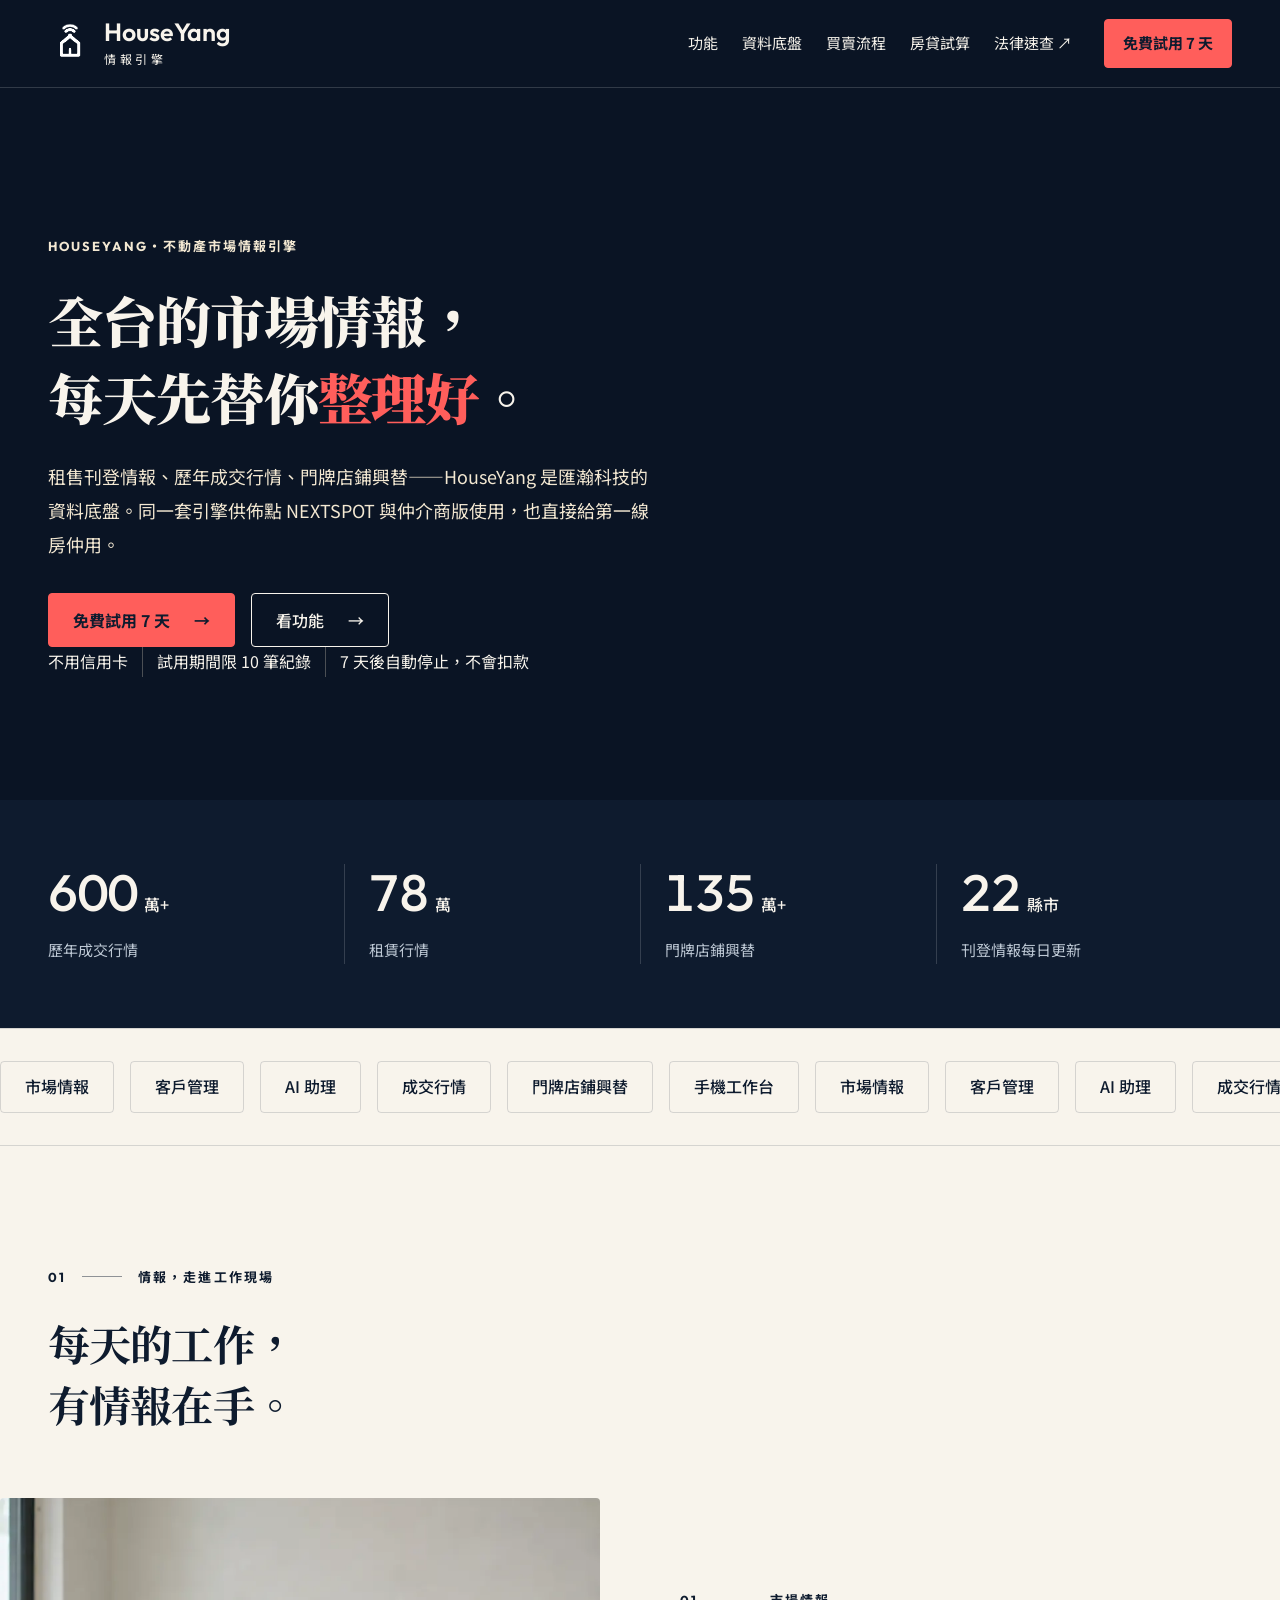
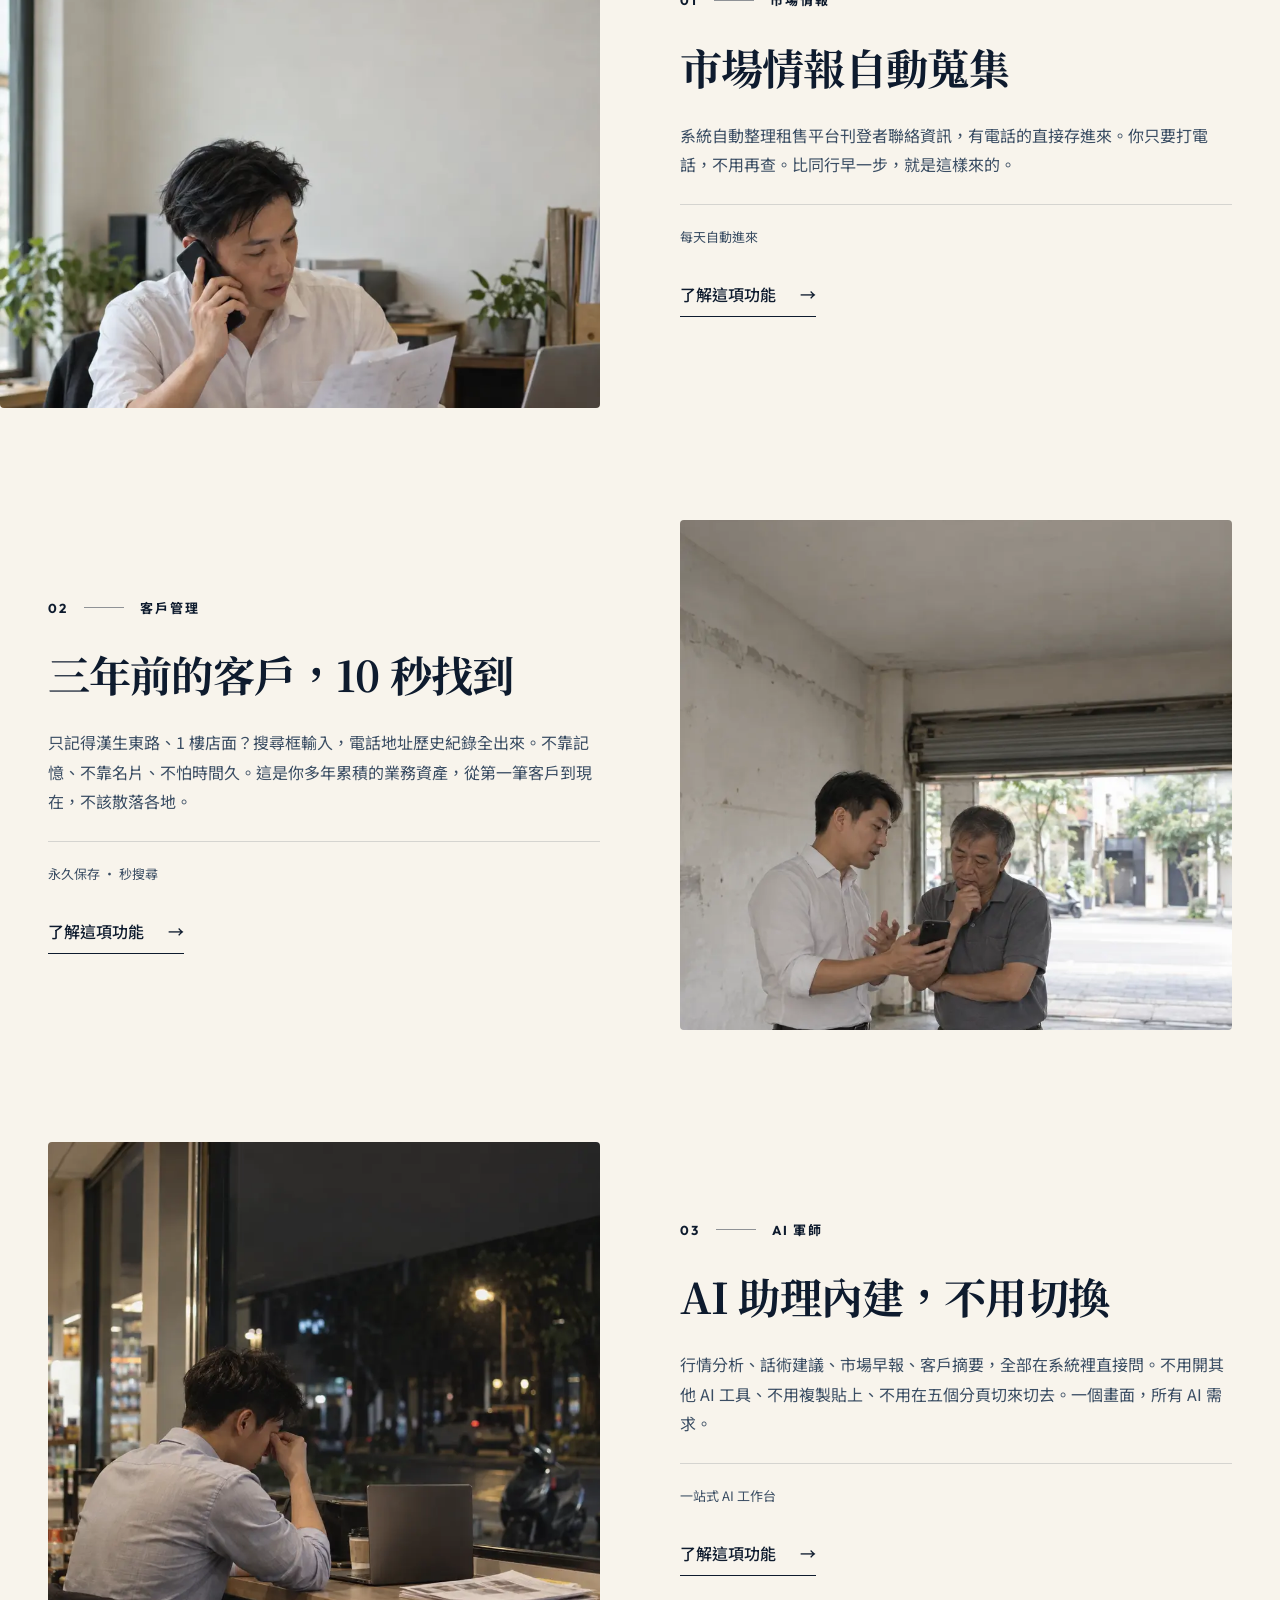
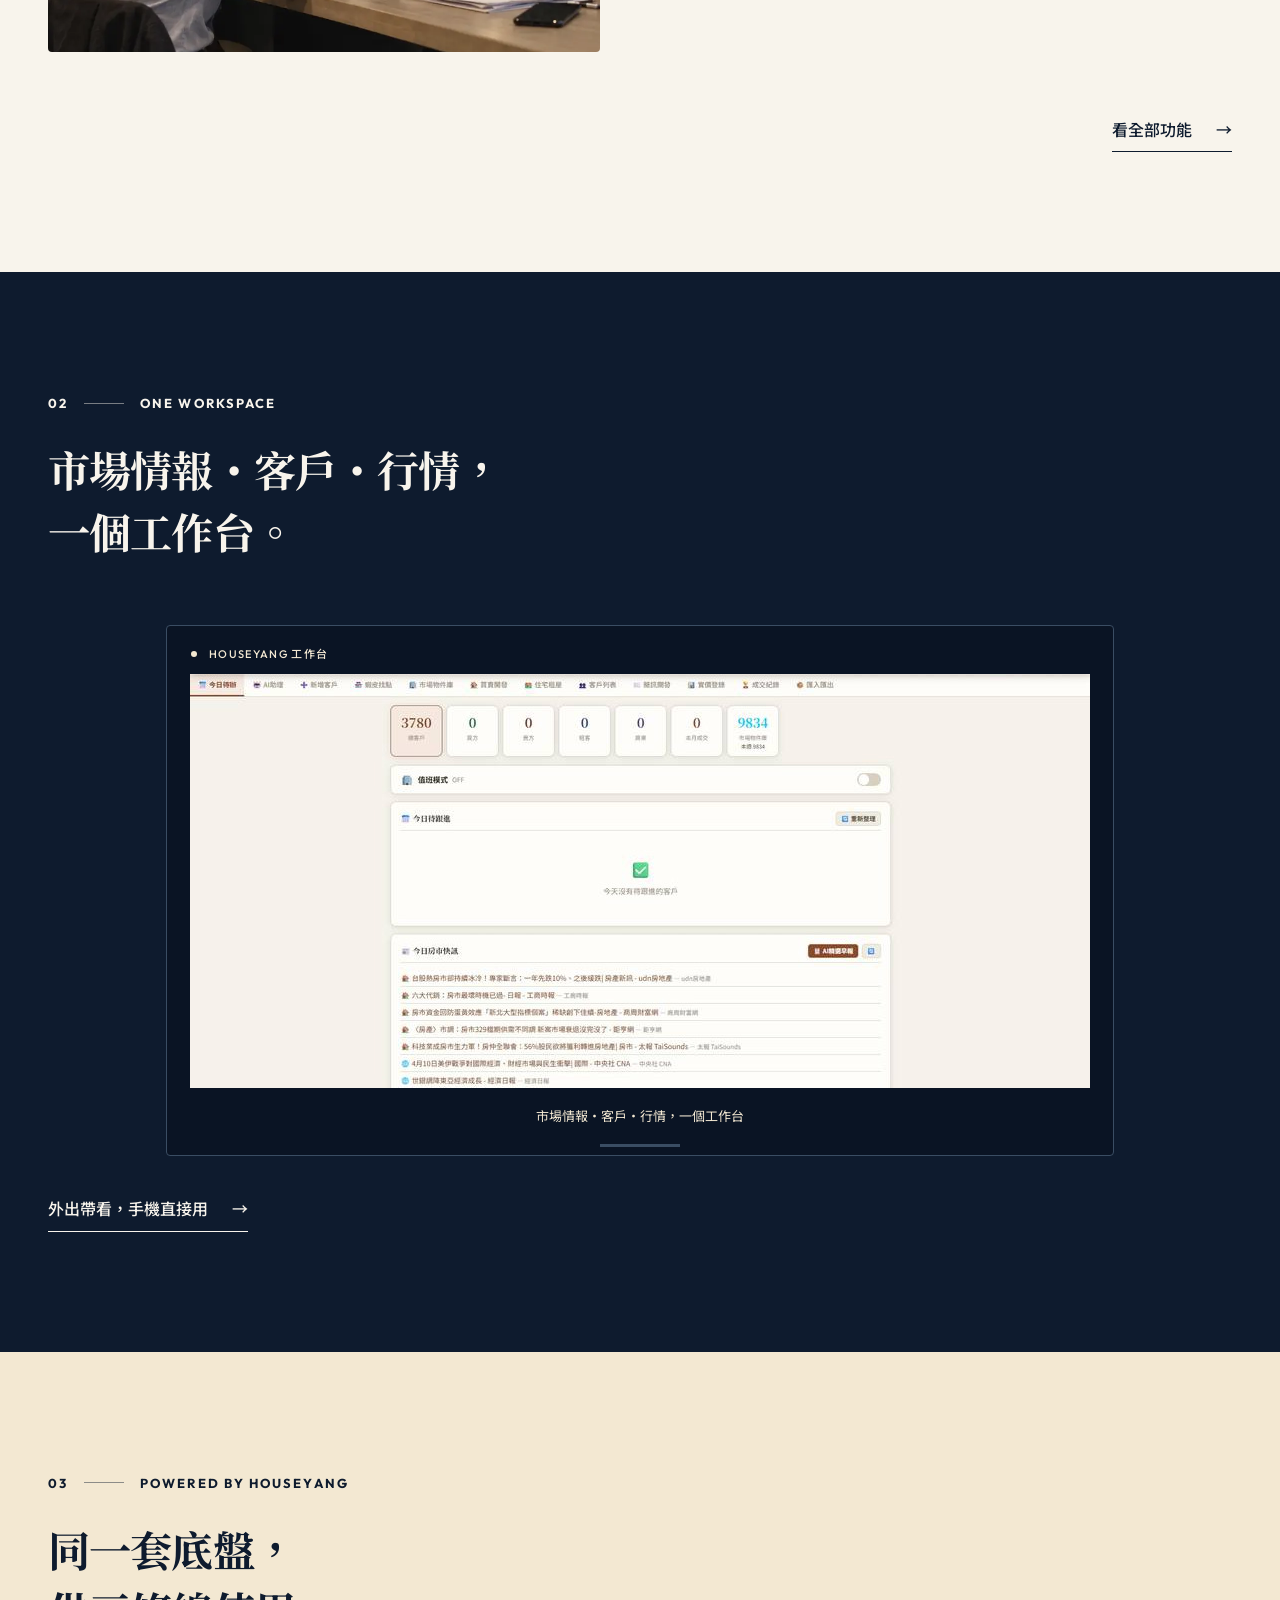
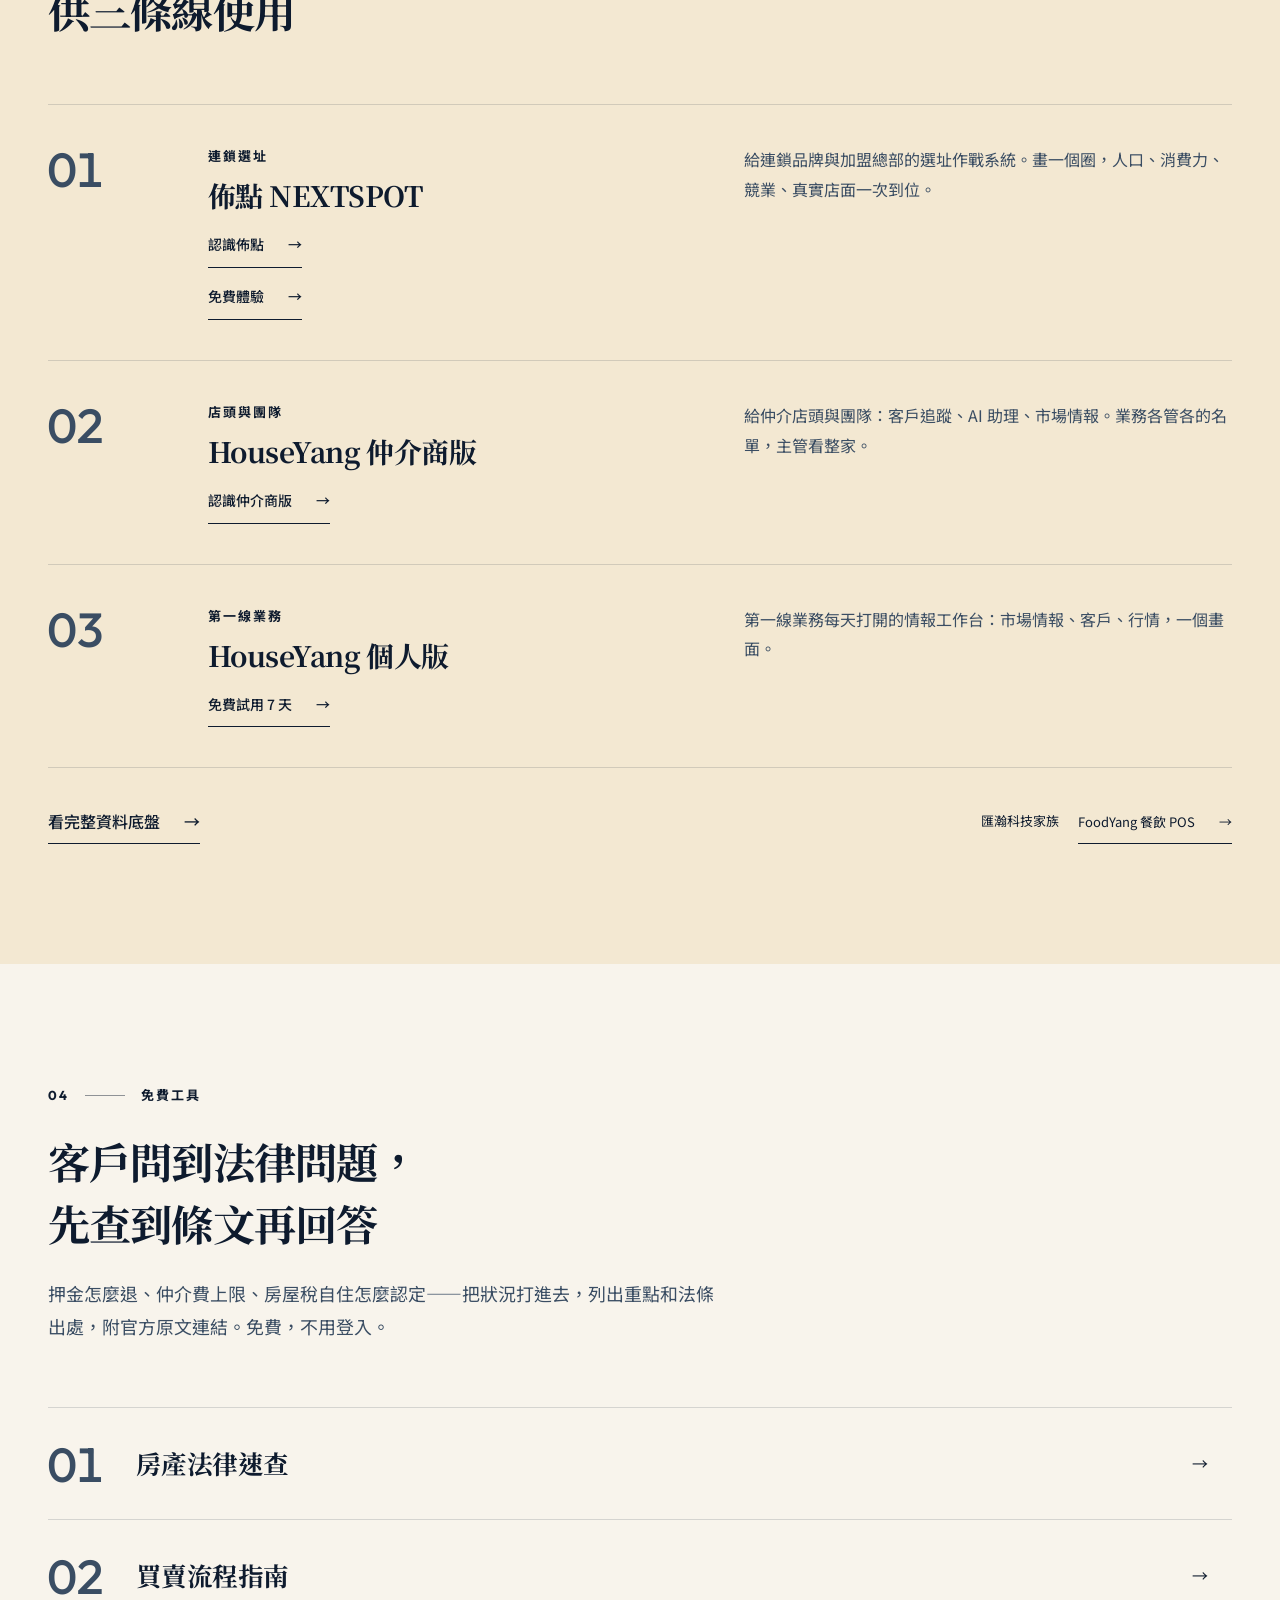
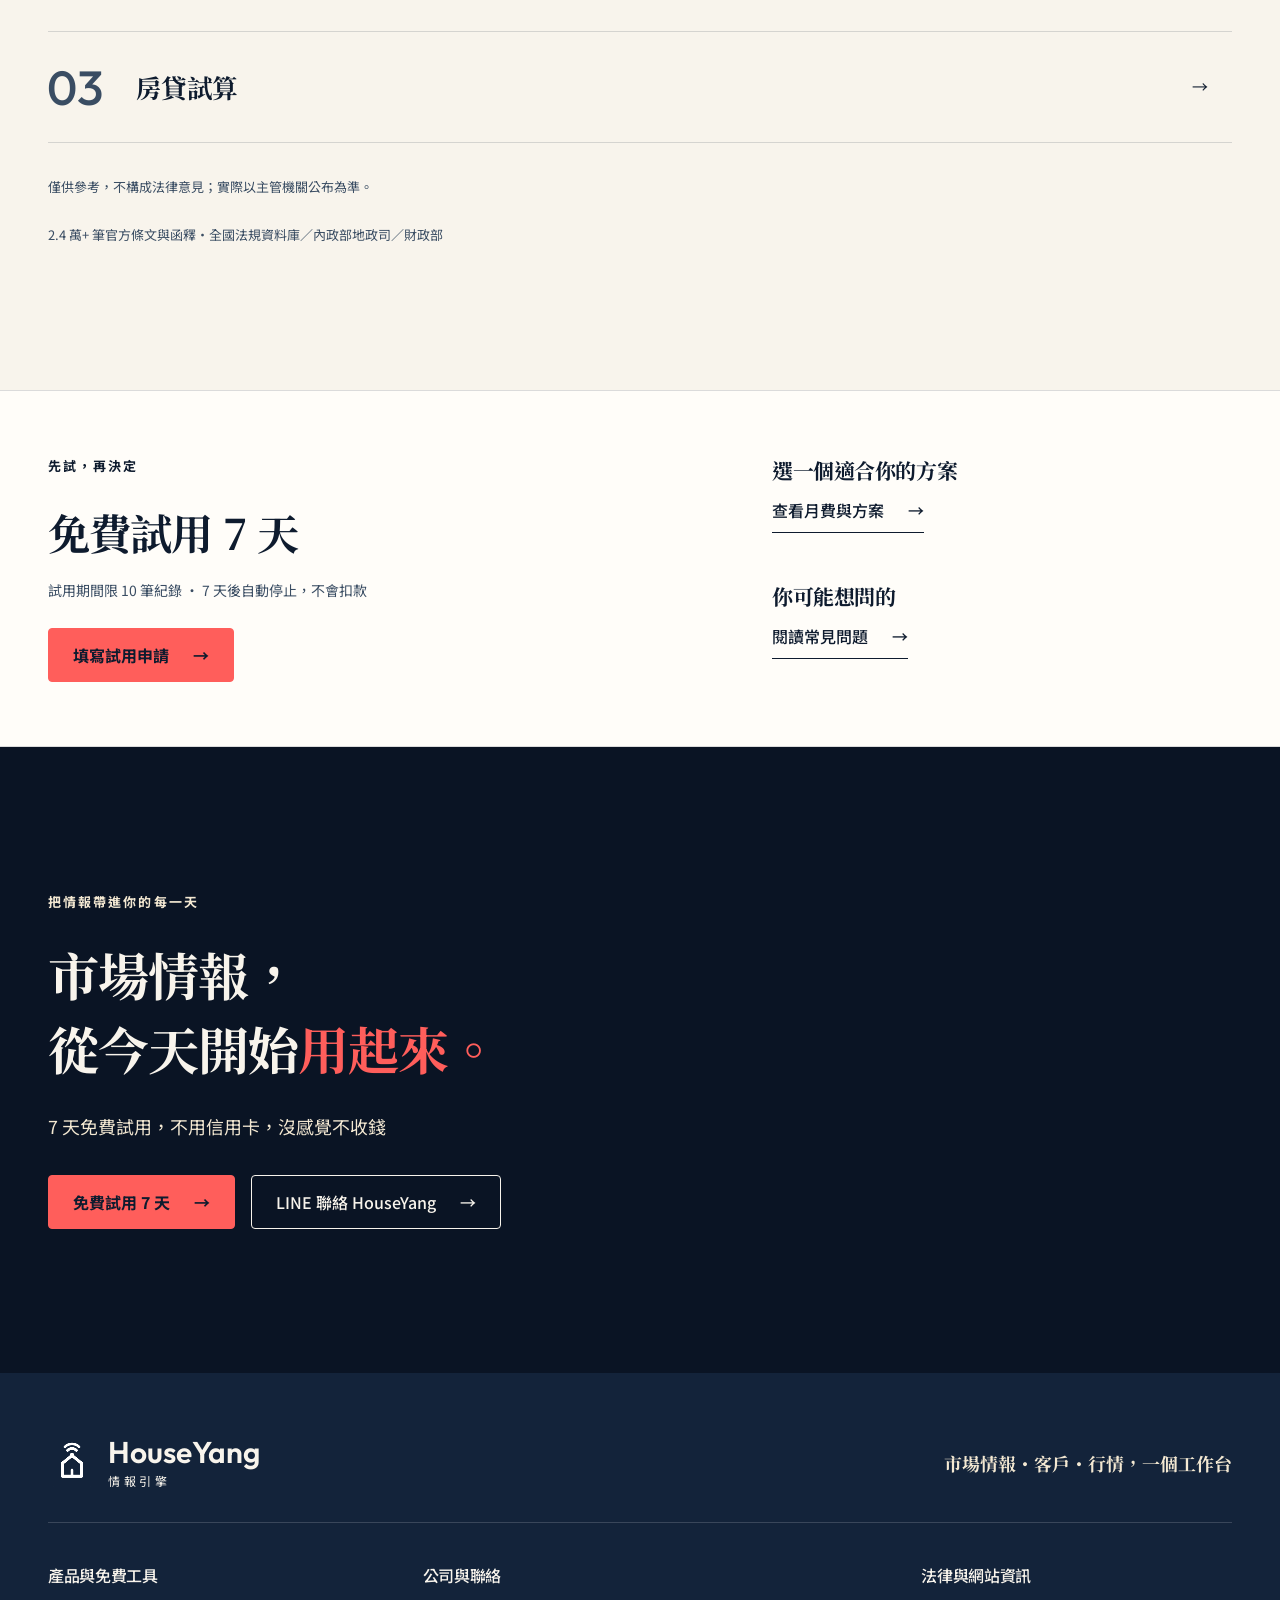
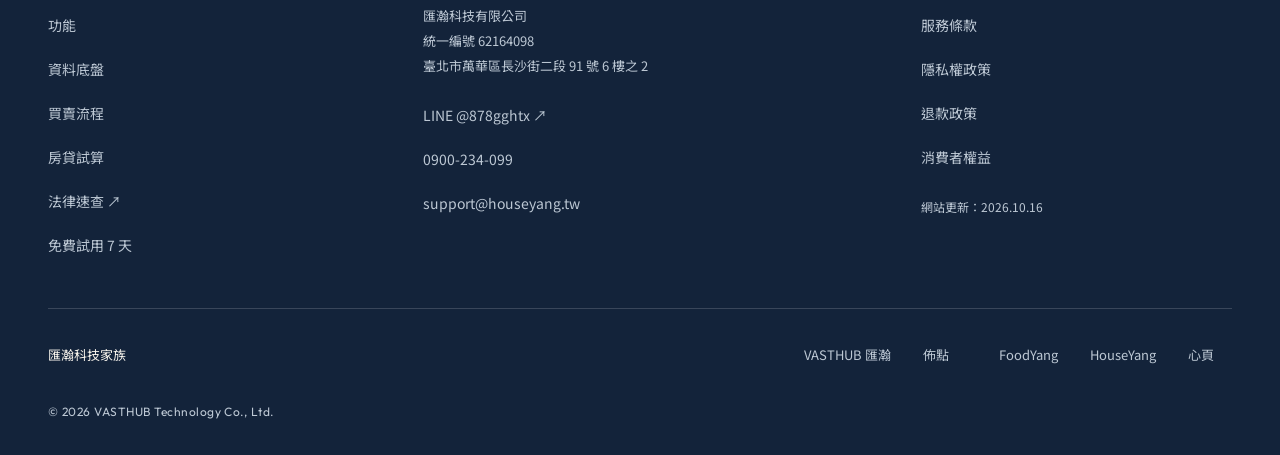
==== commit 62ab1062: "首屏「不用信用卡／試用期間限 10 筆紀錄／7 天後自動停止」三段小字補排版（原本黏成一串）；?v= 換 20261016b Co-Authored-By: Claude Opus 5.5 <nore" ====
--- a/index.html
+++ b/index.html
@@ -3,7 +3,7 @@
 <script>/* 舊連結救援：6/28 前 CRM 在此網域，LINE 早報短網址 /go/<id> 與定位回覆 /m/property 仍在客人手機裡 → 導到 CRM 主機 */(function(p){if(/^\/go\/[A-Za-z0-9]+\/?$/.test(p))location.replace("https://app.houseyang.tw"+p.replace(/\/$/,""));else if(p==="/m/property"||p==="/m/property/")location.replace("https://app.houseyang.tw/m/property.html"+location.search);})(location.pathname);</script>
 <title>HouseYang 情報引擎｜房仲市場情報系統・匯瀚科技資料底盤</title><meta name="description" content="HouseYang 是匯瀚科技的不動產資料底盤：歷年成交行情 600 萬+ 筆、租賃行情 78 萬筆、門牌店鋪興替 135 萬+ 筆、全台 22 縣市，租售刊登情報每天自動整理。同一套引擎供佈點 NEXTSPOT 與仲介商版使用，也直接給第一線房仲用。免費試用 7 天。"><meta name="theme-color" content="#0E1B2E"><link rel="canonical" href="https://houseyang.tw/">
 <meta property="og:title" content="HouseYang 情報引擎｜房仲市場情報系統・匯瀚科技資料底盤"><meta property="og:description" content="HouseYang 是匯瀚科技的不動產資料底盤：歷年成交行情 600 萬+ 筆、租賃行情 78 萬筆、門牌店鋪興替 135 萬+ 筆、全台 22 縣市，租售刊登情報每天自動整理。同一套引擎供佈點 NEXTSPOT 與仲介商版使用，也直接給第一線房仲用。免費試用 7 天。"><meta property="og:type" content="website"><meta property="og:url" content="https://houseyang.tw/"><meta property="og:site_name" content="HouseYang 情報引擎"><meta property="og:locale" content="zh_TW"><meta property="og:image" content="https://houseyang.tw/assets/v2/img/hero-agent.webp"><meta name="twitter:card" content="summary_large_image"><meta name="twitter:image" content="https://houseyang.tw/assets/v2/img/hero-agent.webp">
-<link rel="icon" type="image/png" sizes="32x32" href="images/houseyang-icon-32.png"><link rel="apple-touch-icon" href="images/houseyang-icon-192.png"><link rel="preconnect" href="https://fonts.googleapis.com"><link rel="preconnect" href="https://fonts.gstatic.com" crossorigin><link href="https://fonts.googleapis.com/css2?family=Noto+Serif+TC:wght@700;900&family=Noto+Sans+TC:wght@400;500;700&family=Outfit:wght@400;500;600;700&display=swap" rel="stylesheet"><link rel="stylesheet" href="assets/v2/site.css?v=20261016"><script defer src="assets/v2/site.js?v=20261016"></script><script type="application/ld+json">{"@context":"https://schema.org","@type":"Organization","name":"HouseYang 情報引擎","url":"https://houseyang.tw/","logo":"https://houseyang.tw/images/houseyang-icon-512.png","parentOrganization":{"@type":"Organization","name":"匯瀚科技有限公司","url":"https://vasthub.tw/"}}</script></head><body class="home-page"><a class="skip-link" href="#main-content">跳至主要內容</a>
+<link rel="icon" type="image/png" sizes="32x32" href="images/houseyang-icon-32.png"><link rel="apple-touch-icon" href="images/houseyang-icon-192.png"><link rel="preconnect" href="https://fonts.googleapis.com"><link rel="preconnect" href="https://fonts.gstatic.com" crossorigin><link href="https://fonts.googleapis.com/css2?family=Noto+Serif+TC:wght@700;900&family=Noto+Sans+TC:wght@400;500;700&family=Outfit:wght@400;500;600;700&display=swap" rel="stylesheet"><link rel="stylesheet" href="assets/v2/site.css?v=20261016b"><script defer src="assets/v2/site.js?v=20261016b"></script><script type="application/ld+json">{"@context":"https://schema.org","@type":"Organization","name":"HouseYang 情報引擎","url":"https://houseyang.tw/","logo":"https://houseyang.tw/images/houseyang-icon-512.png","parentOrganization":{"@type":"Organization","name":"匯瀚科技有限公司","url":"https://vasthub.tw/"}}</script></head><body class="home-page"><a class="skip-link" href="#main-content">跳至主要內容</a>
 <header class="site-header"><div class="wrap header-inner"><a class="brand" href="index.html" aria-label="HouseYang 情報引擎首頁"><img class="brand-mark" src="images/houseyang-icon-192.png" alt="" width="192" height="192"><span>HouseYang<b>情報引擎</b></span></a><nav class="desktop-nav" aria-label="主要導覽"><a href="features.html">功能</a><a href="data.html">資料底盤</a><a href="guide/index.html">買賣流程</a><a href="tools/loan.html">房貸試算</a><a href="https://law.houseyang.tw/" target="_blank" rel="noopener">法律速查 ↗</a></nav><a class="button" href="trial.html">免費試用 7 天 <span class="arrow" aria-hidden="true">→</span></a><button class="menu-toggle" type="button" aria-label="開啟選單" aria-controls="mobile-menu" aria-expanded="false"><span></span><span></span></button></div></header>
 <dialog class="mobile-menu" id="mobile-menu" aria-label="網站導覽"><div class="menu-top"><a class="brand" href="index.html" aria-label="HouseYang 情報引擎首頁"><img class="brand-mark" src="images/houseyang-icon-192.png" alt="" width="192" height="192"><span>HouseYang<b>情報引擎</b></span></a><button class="menu-close" type="button">關閉 <span aria-hidden="true">×</span></button></div><nav aria-label="手機導覽"><a href="features.html">功能</a><a href="data.html">資料底盤</a><a href="guide/index.html">買賣流程</a><a href="tools/loan.html">房貸試算</a><a href="https://law.houseyang.tw/" target="_blank" rel="noopener">法律速查 ↗</a></nav><a class="button" href="trial.html">免費試用 7 天 <span class="arrow" aria-hidden="true">→</span></a><p>市場情報・客戶・行情，一個工作台</p></dialog><main id="main-content"><section class="hero home-hero" id="top"><picture class="hero-photo"><source media="(max-width: 767px)" srcset="assets/v2/img/hero-agent-m.webp" width="960" height="1200"><img src="assets/v2/img/hero-agent.webp" alt="房仲在店面前聯絡客戶" width="1920" height="1080" fetchpriority="high" decoding="async"></picture><div class="wrap hero-content"><p class="kicker">HOUSEYANG・不動產市場情報引擎</p><h1><span class="title-line"><span>全台的市場情報，</span></span><span class="title-line"><span>每天先替你<em>整理好</em>。</span></span></h1><p class="hero-lead">租售刊登情報、歷年成交行情、門牌店鋪興替——HouseYang 是匯瀚科技的資料底盤。同一套引擎供佈點 NEXTSPOT 與仲介商版使用，也直接給第一線房仲用。</p><div class="actions"><a class="button" href="trial.html">免費試用 7 天 <span class="arrow" aria-hidden="true">→</span></a><a class="button secondary" href="features.html">看功能 <span class="arrow" aria-hidden="true">→</span></a></div><div class="proof"><span>不用信用卡</span><span>試用期間限 10 筆紀錄</span><span>7 天後自動停止，不會扣款</span></div></div></section><section class="stats dark"><div class="wrap stats-grid"><div><p class="stat-value"><span data-count="600">600</span><small>萬+</small></p><p>歷年成交行情</p></div><div><p class="stat-value"><span data-count="78">78</span><small>萬</small></p><p>租賃行情</p></div><div><p class="stat-value"><span data-count="135">135</span><small>萬+</small></p><p>門牌店鋪興替</p></div><div><p class="stat-value"><span data-count="22">22</span><small>縣市</small></p><p>刊登情報每日更新</p></div></div></section><div class="marquee" data-marquee aria-label="HouseYang 工作台功能"><div class="marquee-track"><div class="marquee-group"><span>市場情報</span><span>客戶管理</span><span>AI 助理</span><span>成交行情</span><span>門牌店鋪興替</span><span>手機工作台</span></div><div class="marquee-group" aria-hidden="true"><span>市場情報</span><span>客戶管理</span><span>AI 助理</span><span>成交行情</span><span>門牌店鋪興替</span><span>手機工作台</span></div></div></div><section class="section" id="features"><div class="wrap"><div class="section-intro" data-reveal><p class="kicker">01<span></span>情報，走進工作現場</p><h2>每天的工作，<br>有情報在手。</h2></div><div class="split-list home-features" data-mobile-carousel aria-label="核心功能預覽"><article class="split " data-reveal><picture class="portrait-photo"><img src="assets/v2/img/p-agent-call.webp" alt="房仲在街邊聯絡客戶" width="900" height="1125" loading="lazy" decoding="async"></picture><div><p class="kicker">01<span></span>市場情報</p><h3>市場情報自動蒐集</h3><p>系統自動整理租售平台刊登者聯絡資訊，有電話的直接存進來。你只要打電話，不用再查。比同行早一步，就是這樣來的。</p><p class="feature-tag">每天自動進來</p><a class="text-link" href="features.html#market">了解這項功能 <span class="arrow" aria-hidden="true">→</span></a></div></article><article class="split reverse" data-reveal><picture class="portrait-photo"><img src="assets/v2/img/p-owner-talk.webp" alt="業務與屋主面對面討論" width="900" height="1125" loading="lazy" decoding="async"></picture><div><p class="kicker">02<span></span>客戶管理</p><h3>三年前的客戶，10 秒找到</h3><p>只記得漢生東路、1 樓店面？搜尋框輸入，電話地址歷史紀錄全出來。不靠記憶、不靠名片、不怕時間久。這是你多年累積的業務資產，從第一筆客戶到現在，不該散落各地。</p><p class="feature-tag">永久保存 · 秒搜尋</p><a class="text-link" href="features.html#customers">了解這項功能 <span class="arrow" aria-hidden="true">→</span></a></div></article><article class="split " data-reveal><picture class="portrait-photo"><img src="assets/v2/img/p-agent-night.webp" alt="業務在工作台整理情報" width="900" height="1125" loading="lazy" decoding="async"></picture><div><p class="kicker">03<span></span>AI 軍師</p><h3>AI 助理內建，不用切換</h3><p>行情分析、話術建議、市場早報、客戶摘要，全部在系統裡直接問。不用開其他 AI 工具、不用複製貼上、不用在五個分頁切來切去。一個畫面，所有 AI 需求。</p><p class="feature-tag">一站式 AI 工作台</p><a class="text-link" href="features.html#ai">了解這項功能 <span class="arrow" aria-hidden="true">→</span></a></div></article></div><div class="section-link"><a class="text-link" href="features.html">看全部功能 <span class="arrow" aria-hidden="true">→</span></a></div></div></section><section class="section dark workbench" id="demo"><div class="wrap"><div class="section-intro" data-reveal><p class="kicker">02<span></span>ONE WORKSPACE</p><h2>市場情報・客戶・行情，<br>一個工作台。</h2></div><div data-reveal><figure class="device laptop"><div class="device-bar"><span aria-hidden="true"></span>HOUSEYANG 工作台</div><img src="images/crm.jpg" alt="HouseYang 情報引擎實際畫面" width="900" height="414" loading="lazy" decoding="async"><figcaption>市場情報・客戶・行情，一個工作台</figcaption></figure></div><a class="text-link" href="features.html#mobile">外出帶看，手機直接用 <span class="arrow" aria-hidden="true">→</span></a></div></section><section class="section supply-section" id="data"><div class="wrap"><div class="section-intro" data-reveal><p class="kicker">03<span></span>POWERED BY HOUSEYANG</p><h2>同一套底盤，<br>供三條線使用</h2></div><div class="supply-list" data-mobile-carousel aria-label="資料底盤應用">
 <article data-reveal><span class="item-no">01</span><div><p class="kicker">連鎖選址</p><h3>佈點 NEXTSPOT</h3><p>給連鎖品牌與加盟總部的選址作戰系統。畫一個圈，人口、消費力、競業、真實店面一次到位。</p><a class="text-link" href="https://nextspot.tw/" target="_blank" rel="noopener">認識佈點 <span class="arrow" aria-hidden="true">→</span></a><a class="text-link" href="https://app.nextspot.tw/expo?src=web" target="_blank" rel="noopener">免費體驗 <span class="arrow" aria-hidden="true">→</span></a></div></article>
--- a/assets/v2/site.css
+++ b/assets/v2/site.css
@@ -219,7 +219,8 @@
 .hero .kicker { color: var(--cream); }
 .hero .hero-lead { color: var(--cream); }
 .home-hero::after { background: linear-gradient(90deg,#0a1424f2 0%,#0a1424b3 44%,#0a142410 100%) !important; }
-.proof { max-width: 660px; }
+.proof { max-width: 660px; display: flex; flex-wrap: wrap; gap: 8px 0; }
+.proof span + span { border-left: 1px solid rgba(243,232,210,.28); margin-left: 14px; padding-left: 14px; }
 .sub-hero { min-height: 660px; }
 .sub-hero h1 { max-width: 760px; font-size: clamp(2.25rem,4.3vw,4rem); }
 .sub-hero .hero-content { padding-block: 40px 80px; }
@@ -521,7 +522,7 @@
  .hero .actions { margin-top: 24px; gap: 12px; }
  .hero .button { padding-inline: 16px; font-size: 14px; gap: 12px; }
  .proof { flex-wrap: wrap; gap: 8px 16px; margin-top: 24px; padding-top: 16px; font-size: 11px; }
- .proof span + span { border: 0; padding: 0; }
+ .proof span + span { border: 0; padding: 0; margin-left: 0; }
  .sub-hero .breadcrumb { margin: 0 0 20px; }
  .stats { padding-block: 48px; }
  .stats-grid { grid-template-columns: 1fr 1fr; gap: 32px 0; }
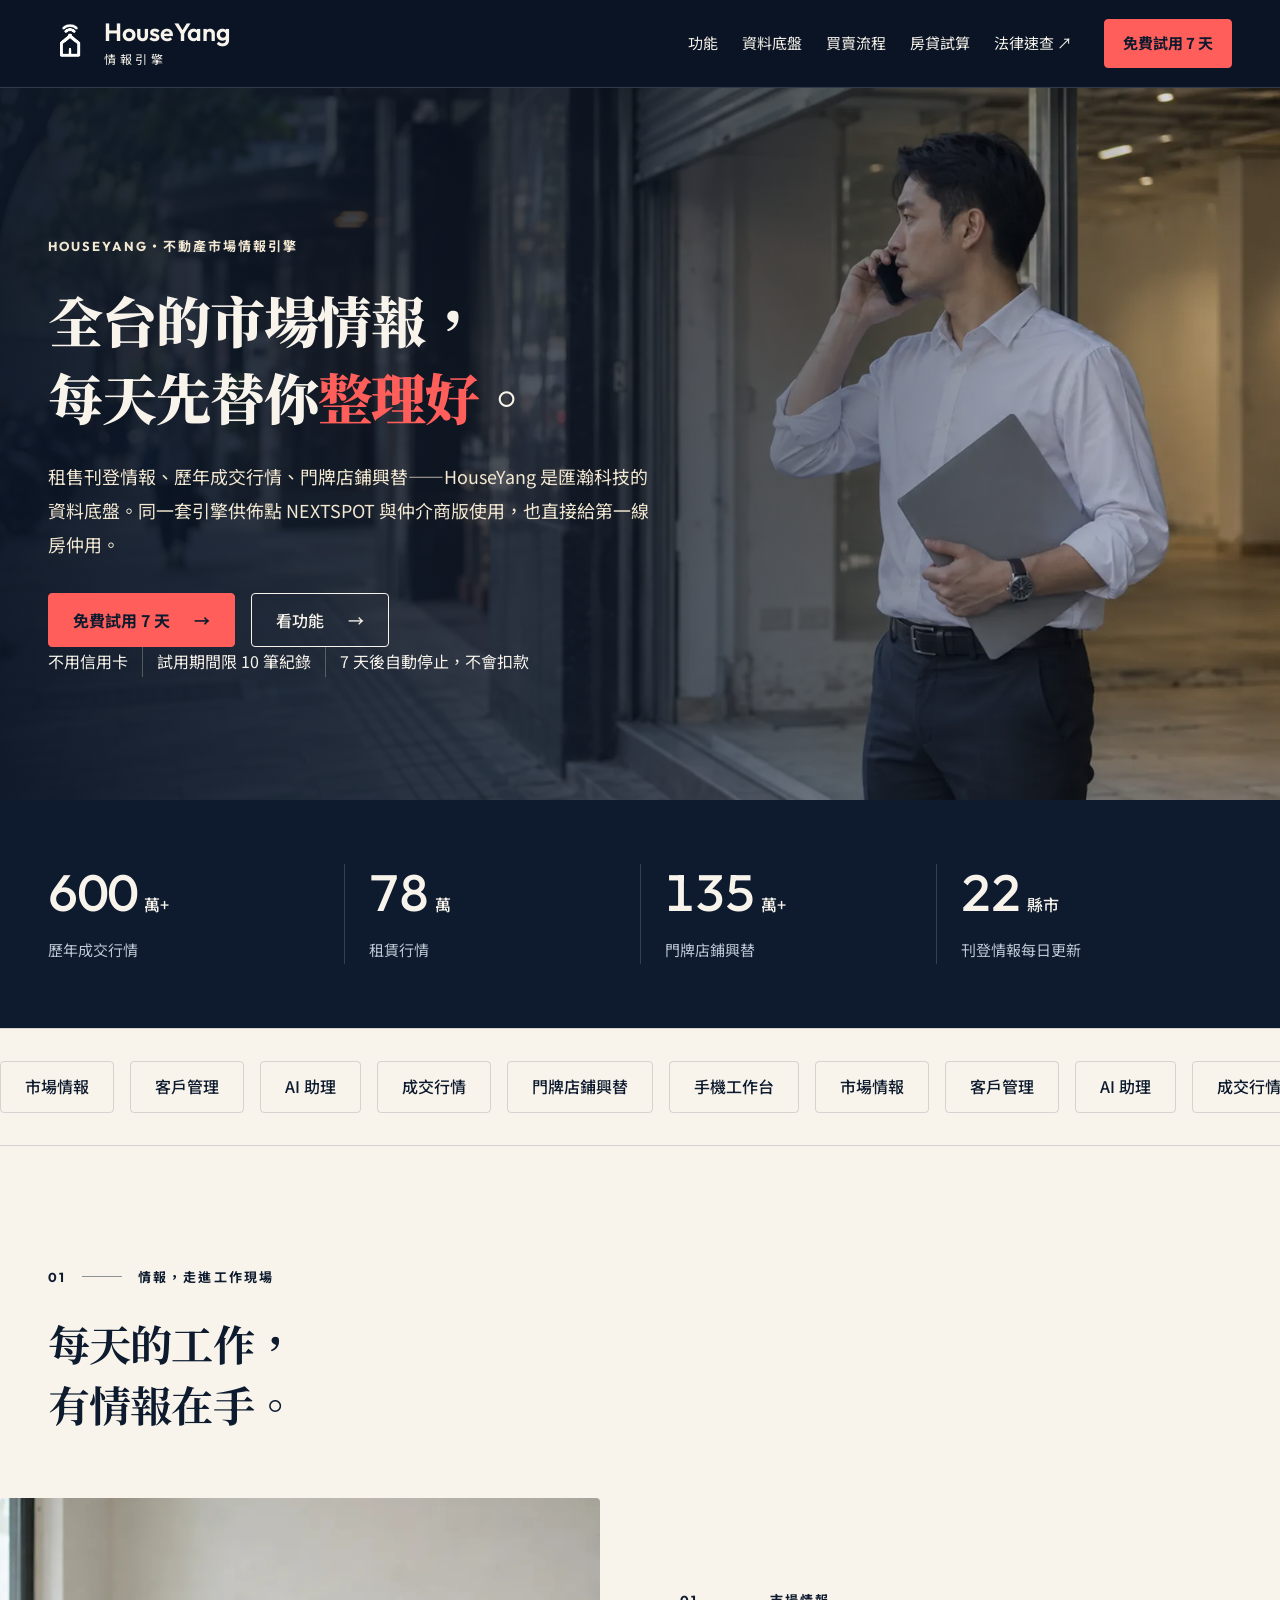
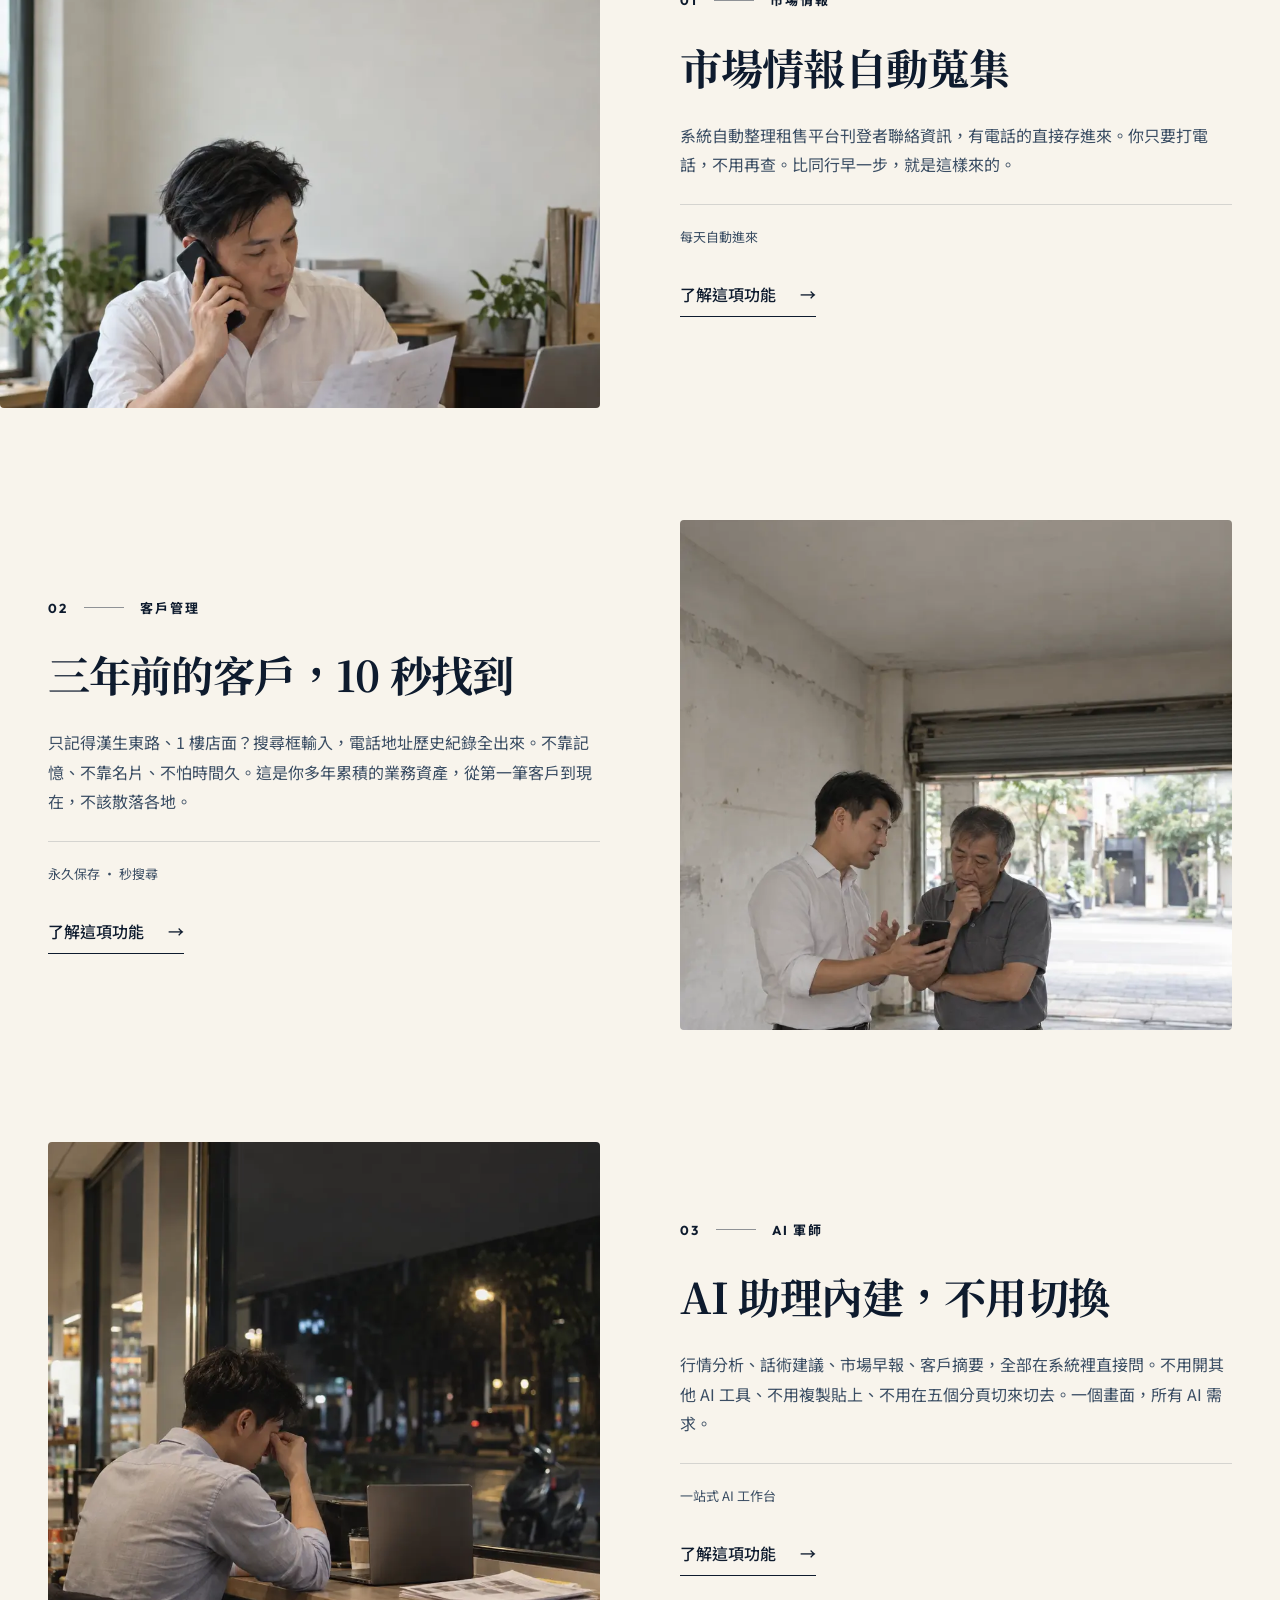
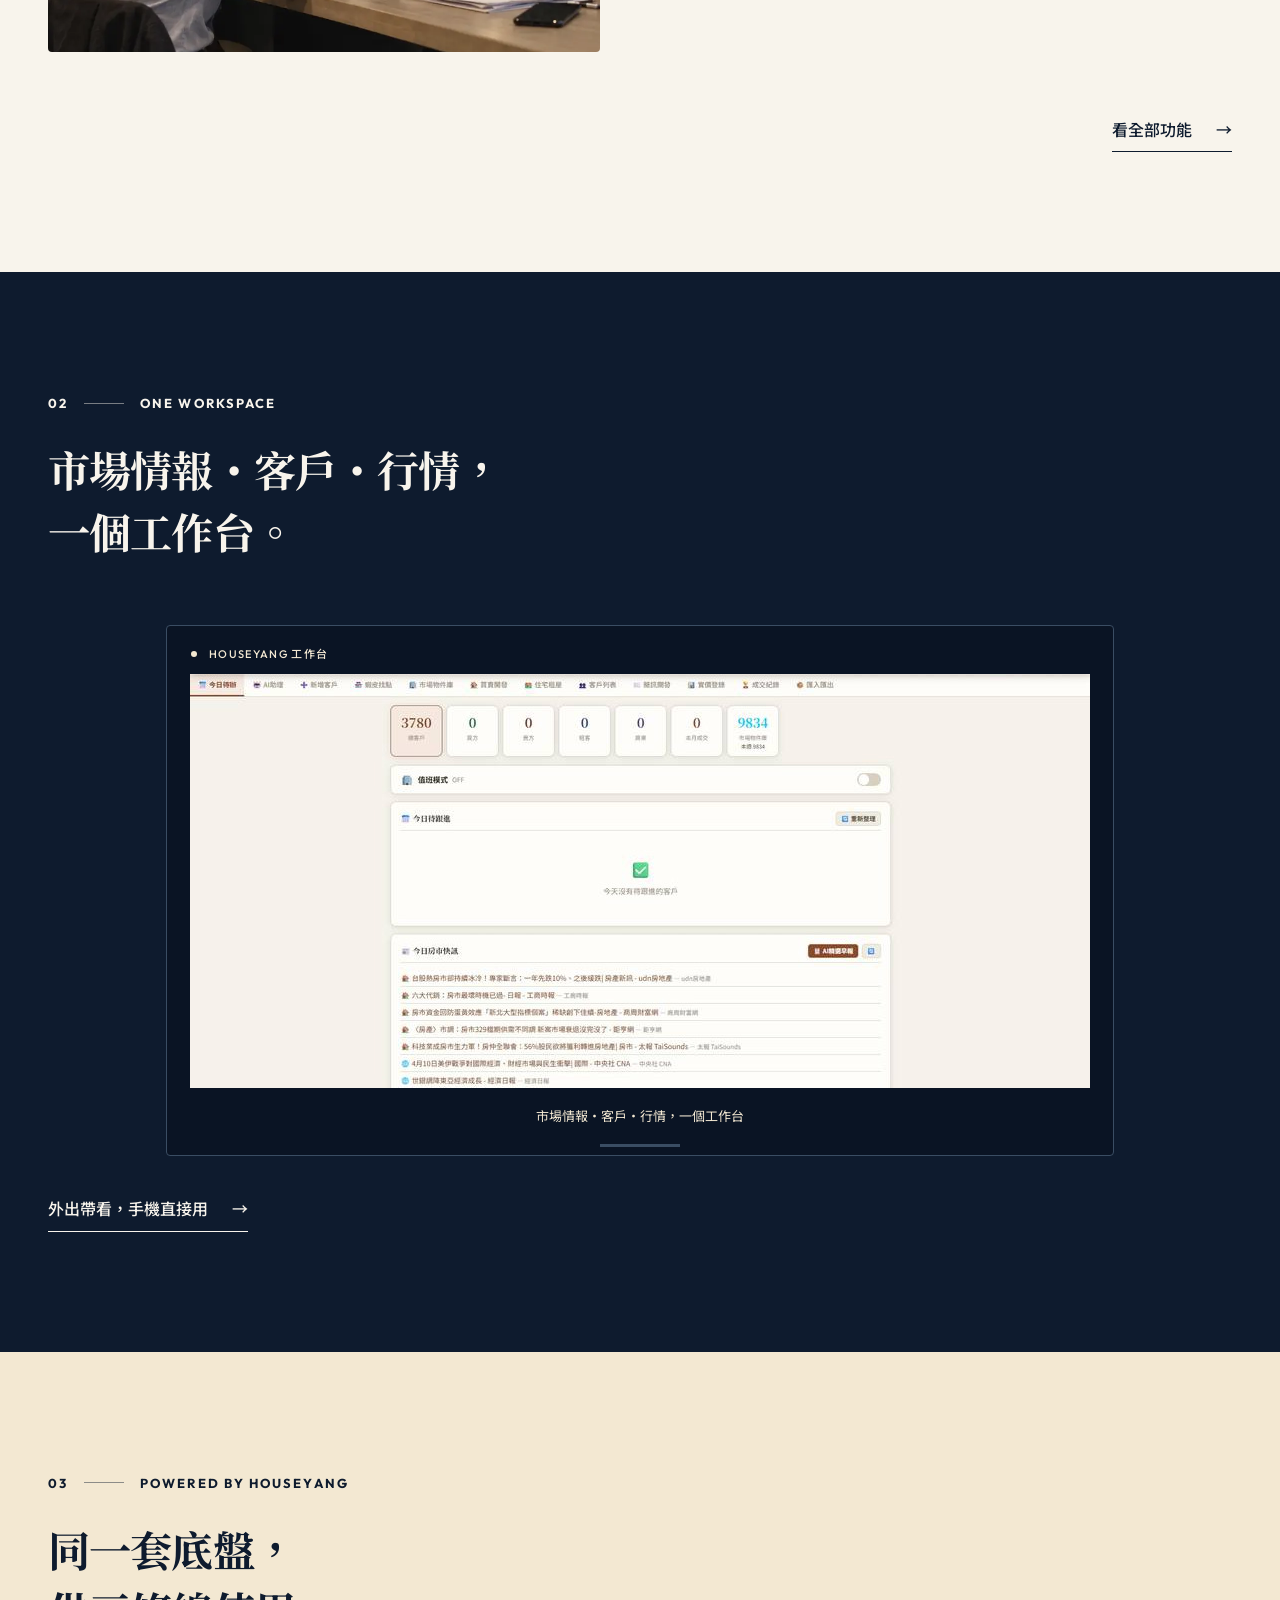
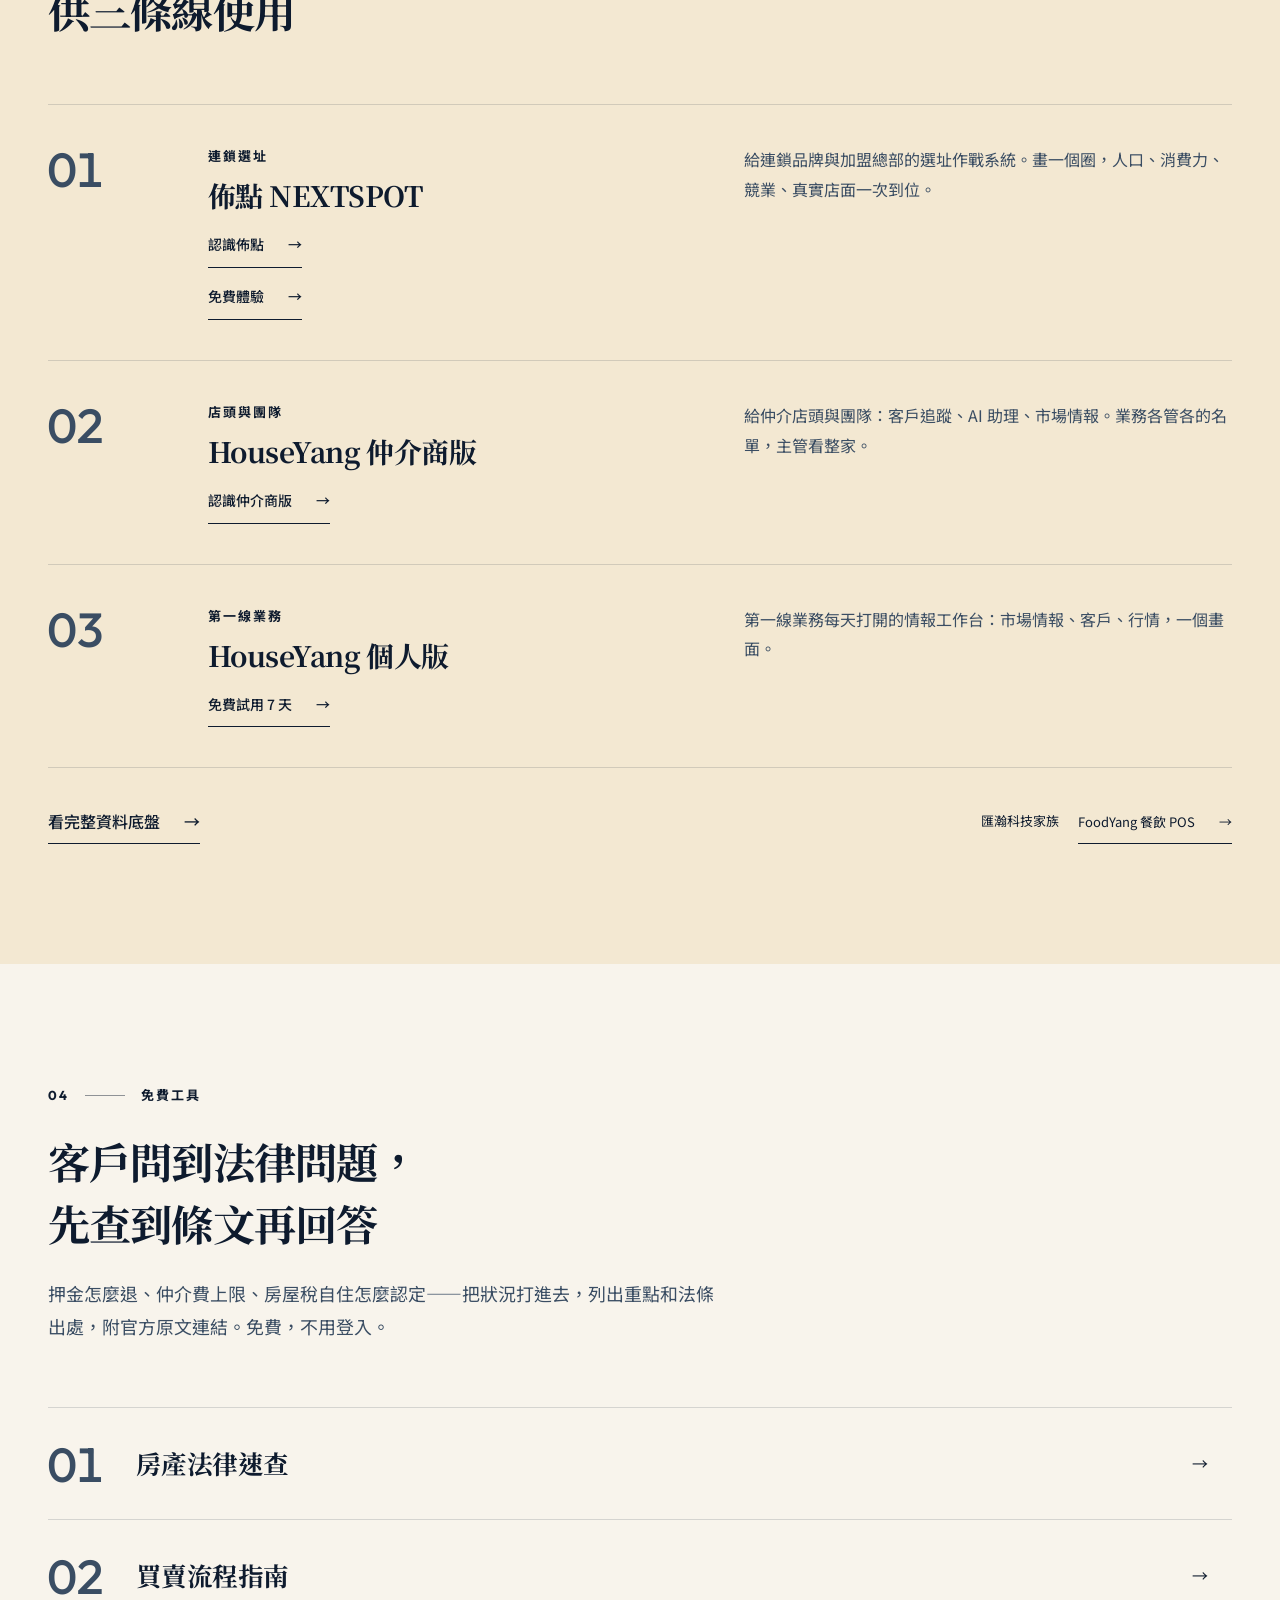
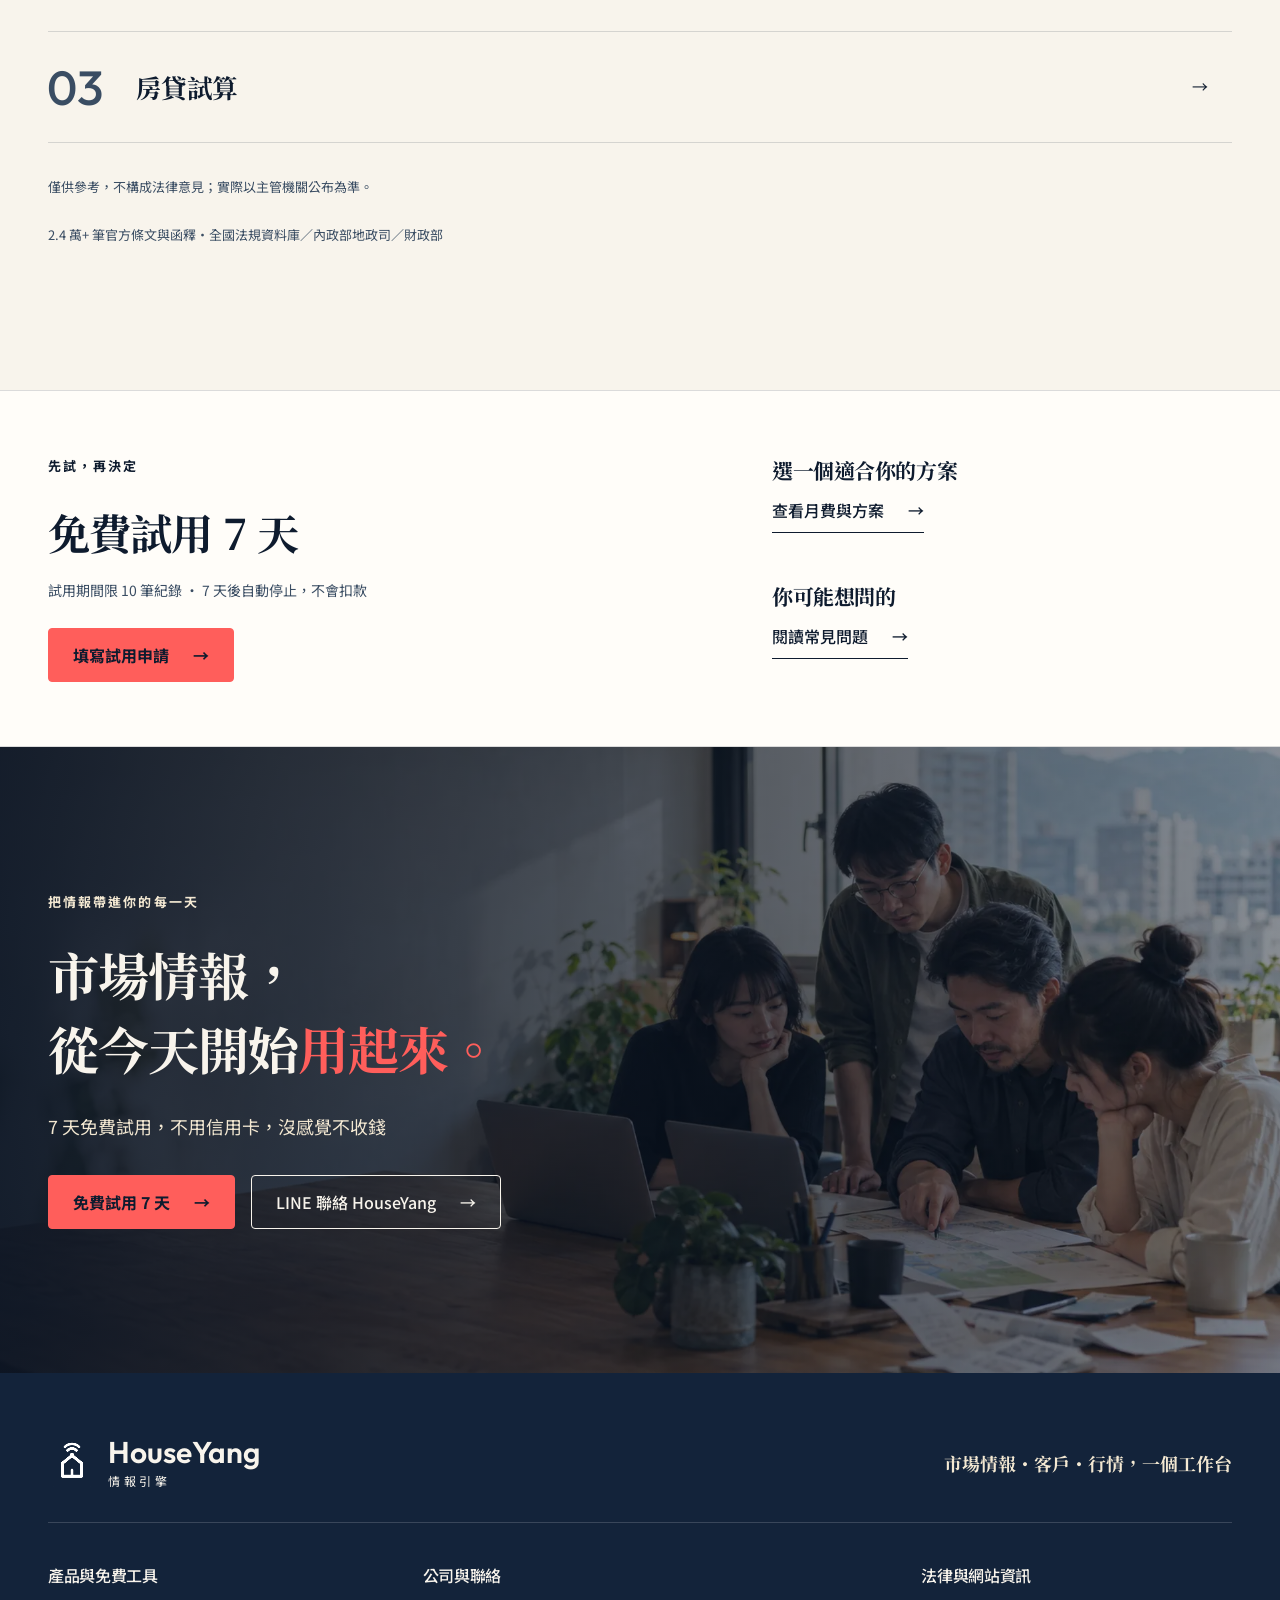
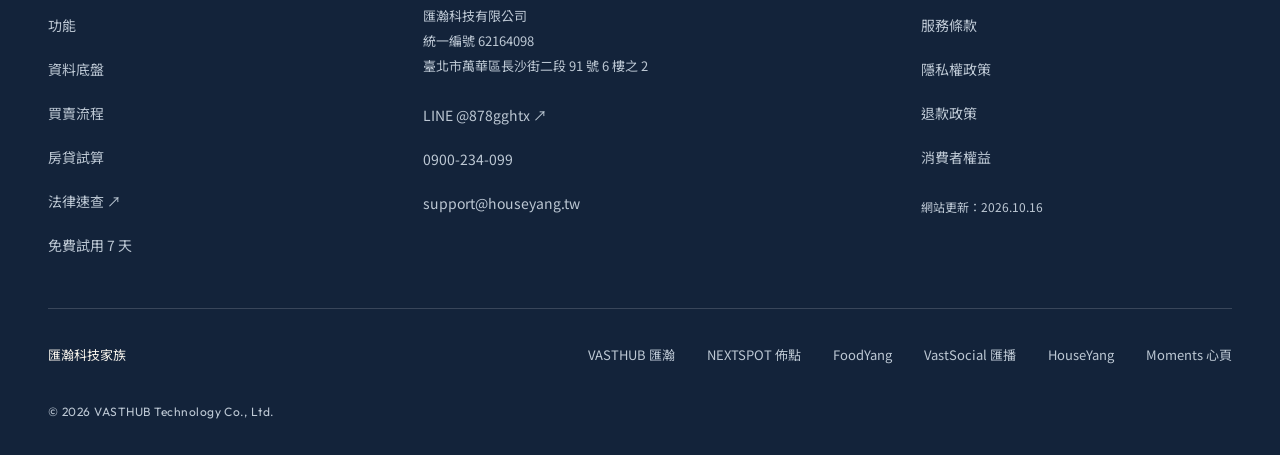
==== commit 4553ce81: "頁尾家族列英文在前、中文在後並補匯播 Hank 10-26：母網與子品牌頁尾「匯瀚科技家族」列整齊：英文在前、中文在後（VASTHUB 匯瀚・NEXTSPOT 佈點・FoodYang・VastSoci" ====
--- a/index.html
+++ b/index.html
@@ -14,5 +14,5 @@
 <div class="footer-columns"><div><h2>產品與免費工具</h2><nav aria-label="頁尾產品連結"><a href="features.html">功能</a><a href="data.html">資料底盤</a><a href="guide/index.html">買賣流程</a><a href="tools/loan.html">房貸試算</a><a href="https://law.houseyang.tw/" target="_blank" rel="noopener">法律速查 ↗</a><a href="trial.html">免費試用 7 天</a></nav></div>
 <div class="company"><h2>公司與聯絡</h2><p class="company-info"><span>匯瀚科技有限公司</span><span>統一編號 62164098</span><span>臺北市萬華區長沙街二段 91 號 6 樓之 2</span></p><nav aria-label="聯絡方式"><a href="https://lin.ee/6oqS8hI" target="_blank" rel="noopener">LINE @878gghtx ↗</a><a href="tel:0900234099">0900-234-099</a><a href="mailto:support@houseyang.tw">support@houseyang.tw</a></nav></div>
 <div><h2>法律與網站資訊</h2><nav aria-label="法律連結"><a href="legal.html#terms">服務條款</a><a href="legal.html#privacy">隱私權政策</a><a href="legal.html#refund">退款政策</a><a href="legal.html#consumer">消費者權益</a></nav><p class="footer-update">網站更新：2026.10.16</p></div></div>
-<div class="family"><span>匯瀚科技家族</span><a href="https://vasthub.tw/" target="_blank" rel="noopener">VASTHUB 匯瀚</a><a href="https://nextspot.tw/" target="_blank" rel="noopener">佈點</a><a href="https://foodyang.tw/" target="_blank" rel="noopener">FoodYang</a><a href="https://houseyang.tw/">HouseYang</a><a href="https://moments.tw/" target="_blank" rel="noopener">心頁</a></div><p class="copyright">© 2026 VASTHUB Technology Co., Ltd.</p>
+<div class="family"><span>匯瀚科技家族</span><a href="https://vasthub.tw/" target="_blank" rel="noopener">VASTHUB 匯瀚</a><a href="https://nextspot.tw/" target="_blank" rel="noopener">NEXTSPOT 佈點</a><a href="https://foodyang.tw/" target="_blank" rel="noopener">FoodYang</a><a href="https://vastsocial.vasthub.tw/" target="_blank" rel="noopener">VastSocial 匯播</a><a href="https://houseyang.tw/">HouseYang</a><a href="https://moments.tw/" target="_blank" rel="noopener">Moments 心頁</a></div><p class="copyright">© 2026 VASTHUB Technology Co., Ltd.</p>
 </div></footer></body></html>
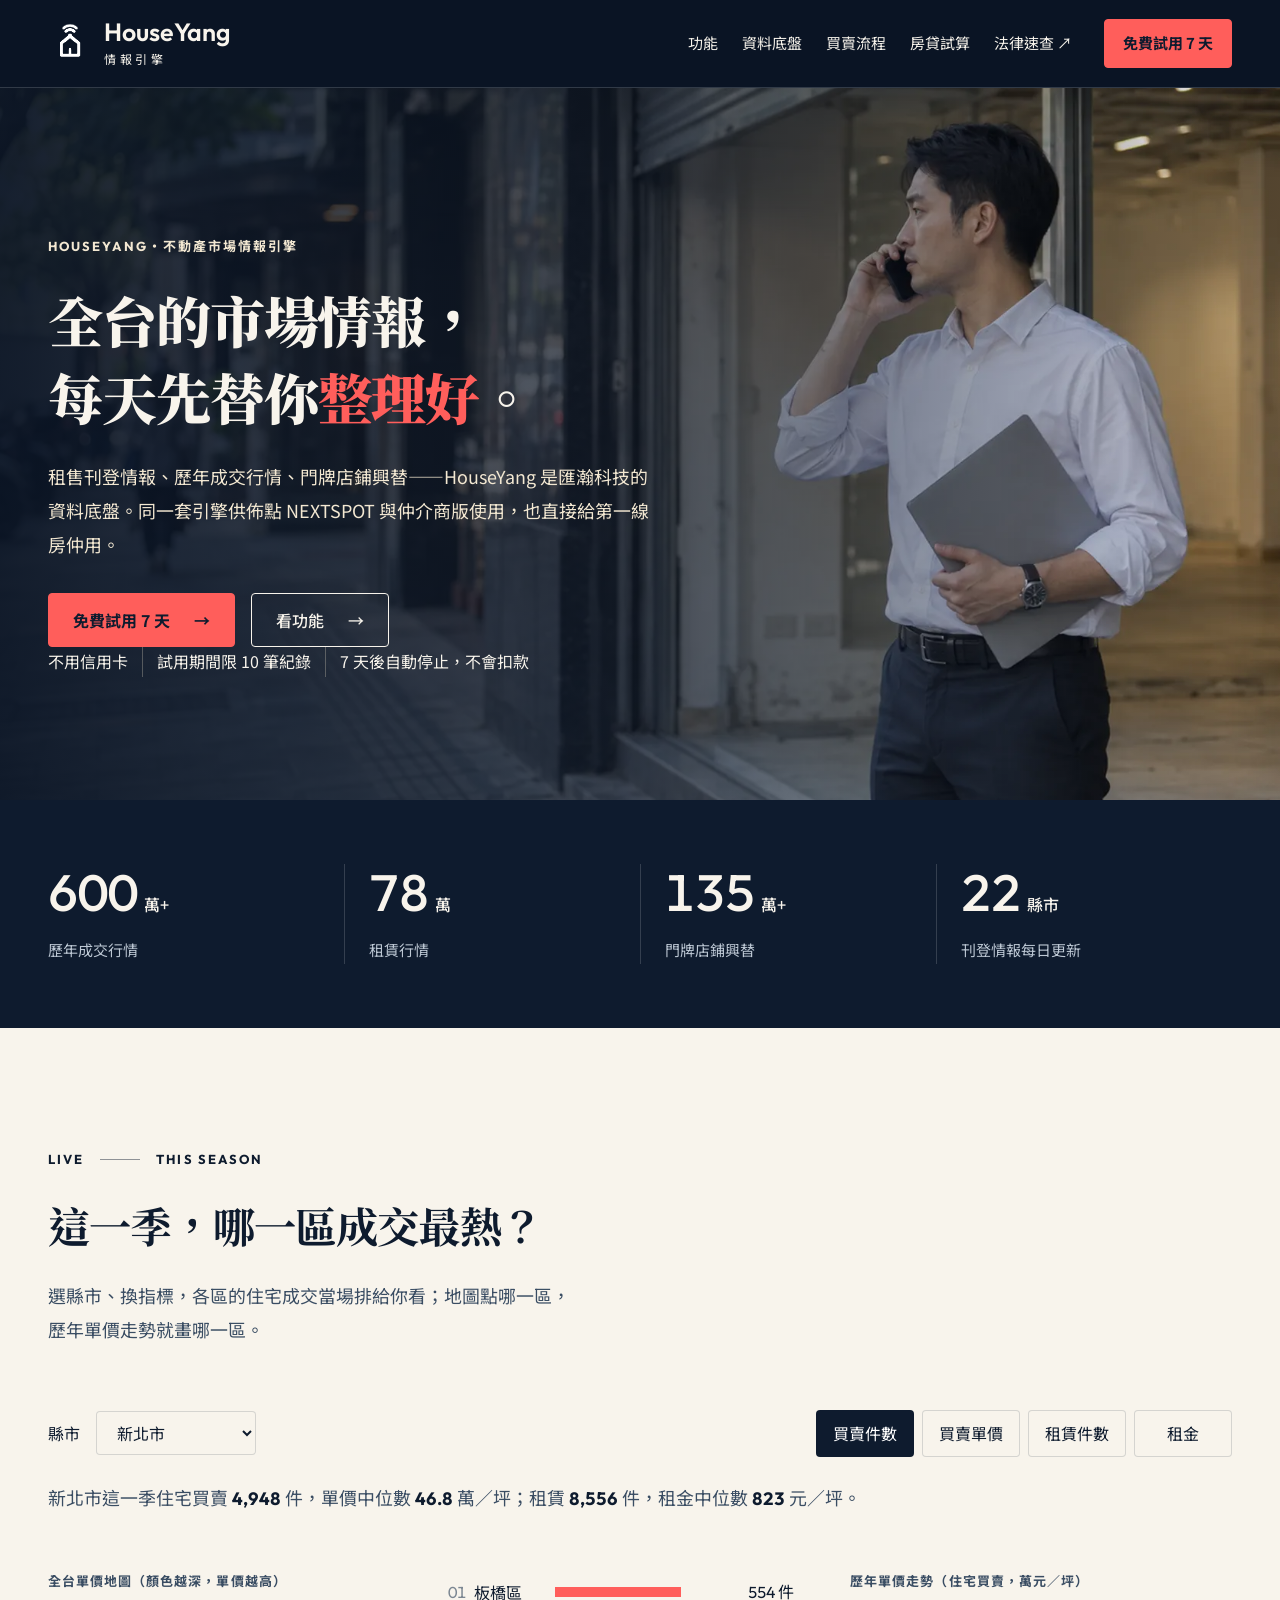
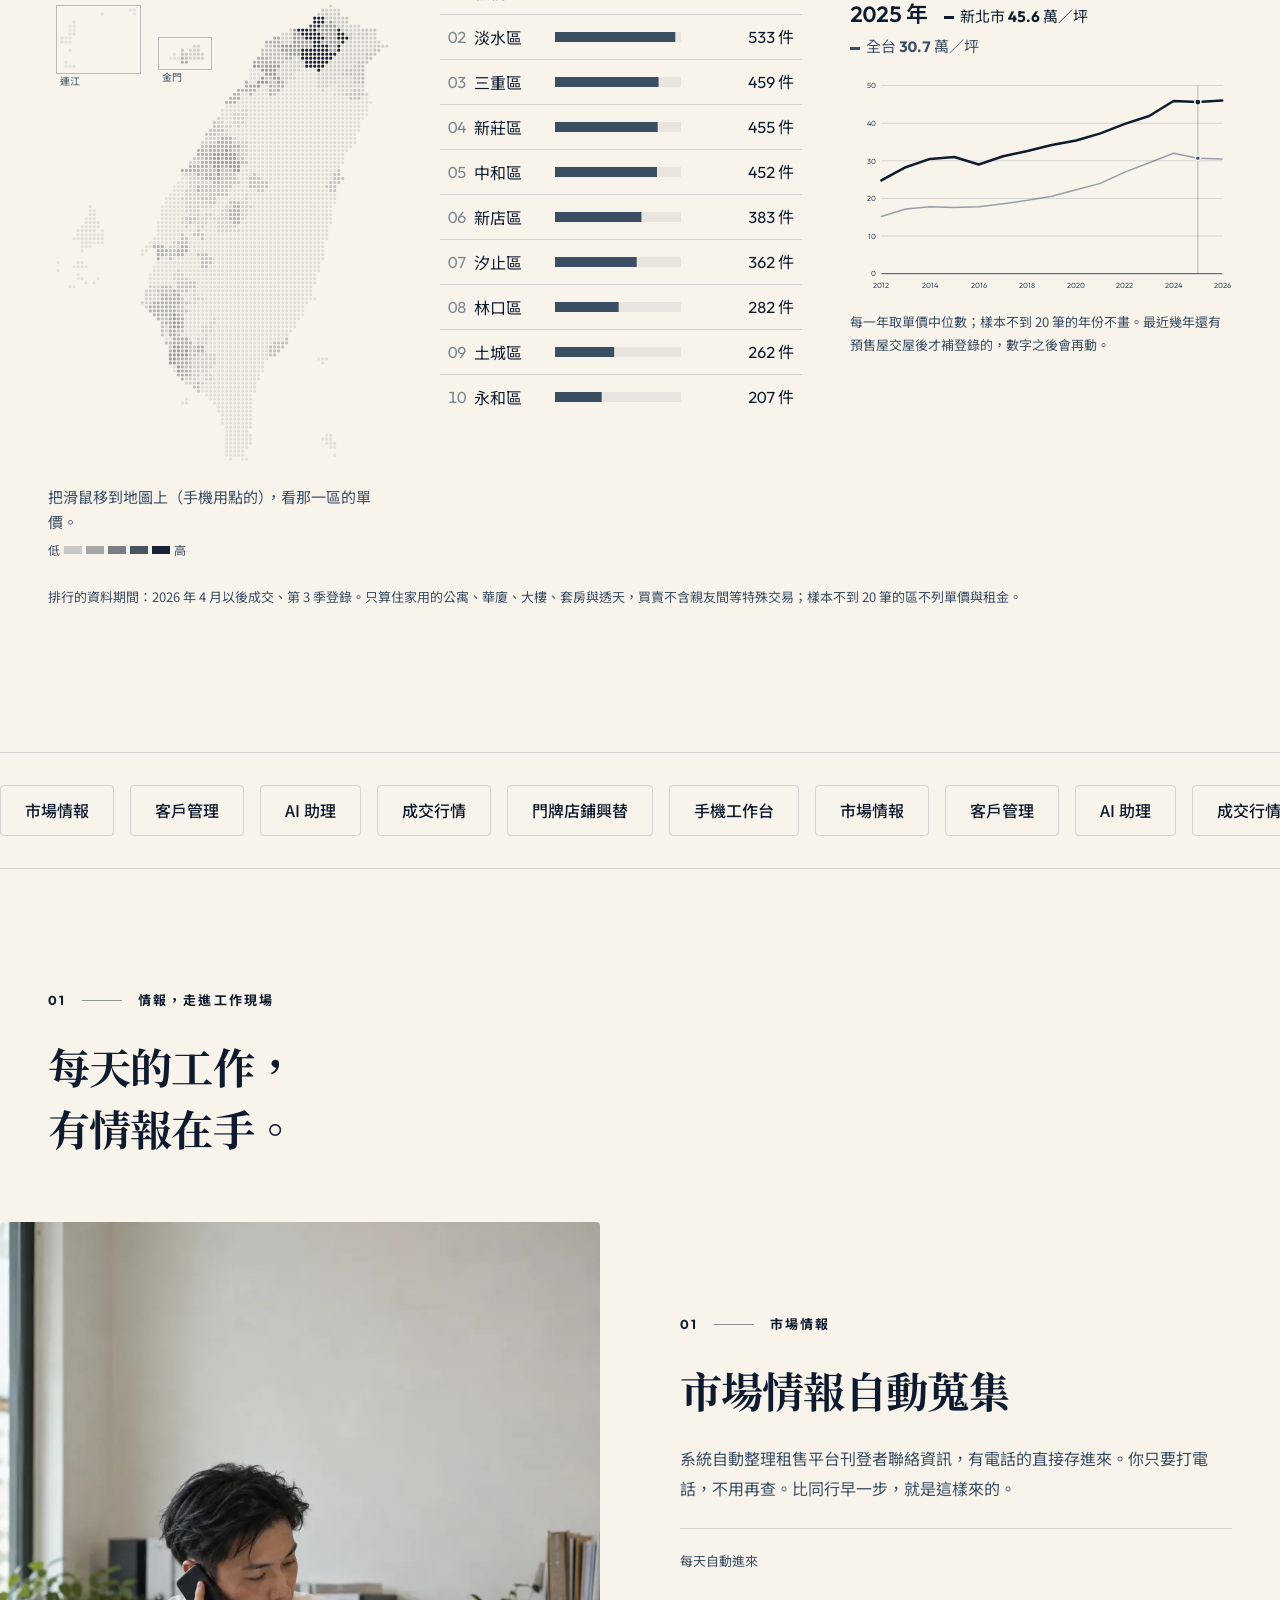
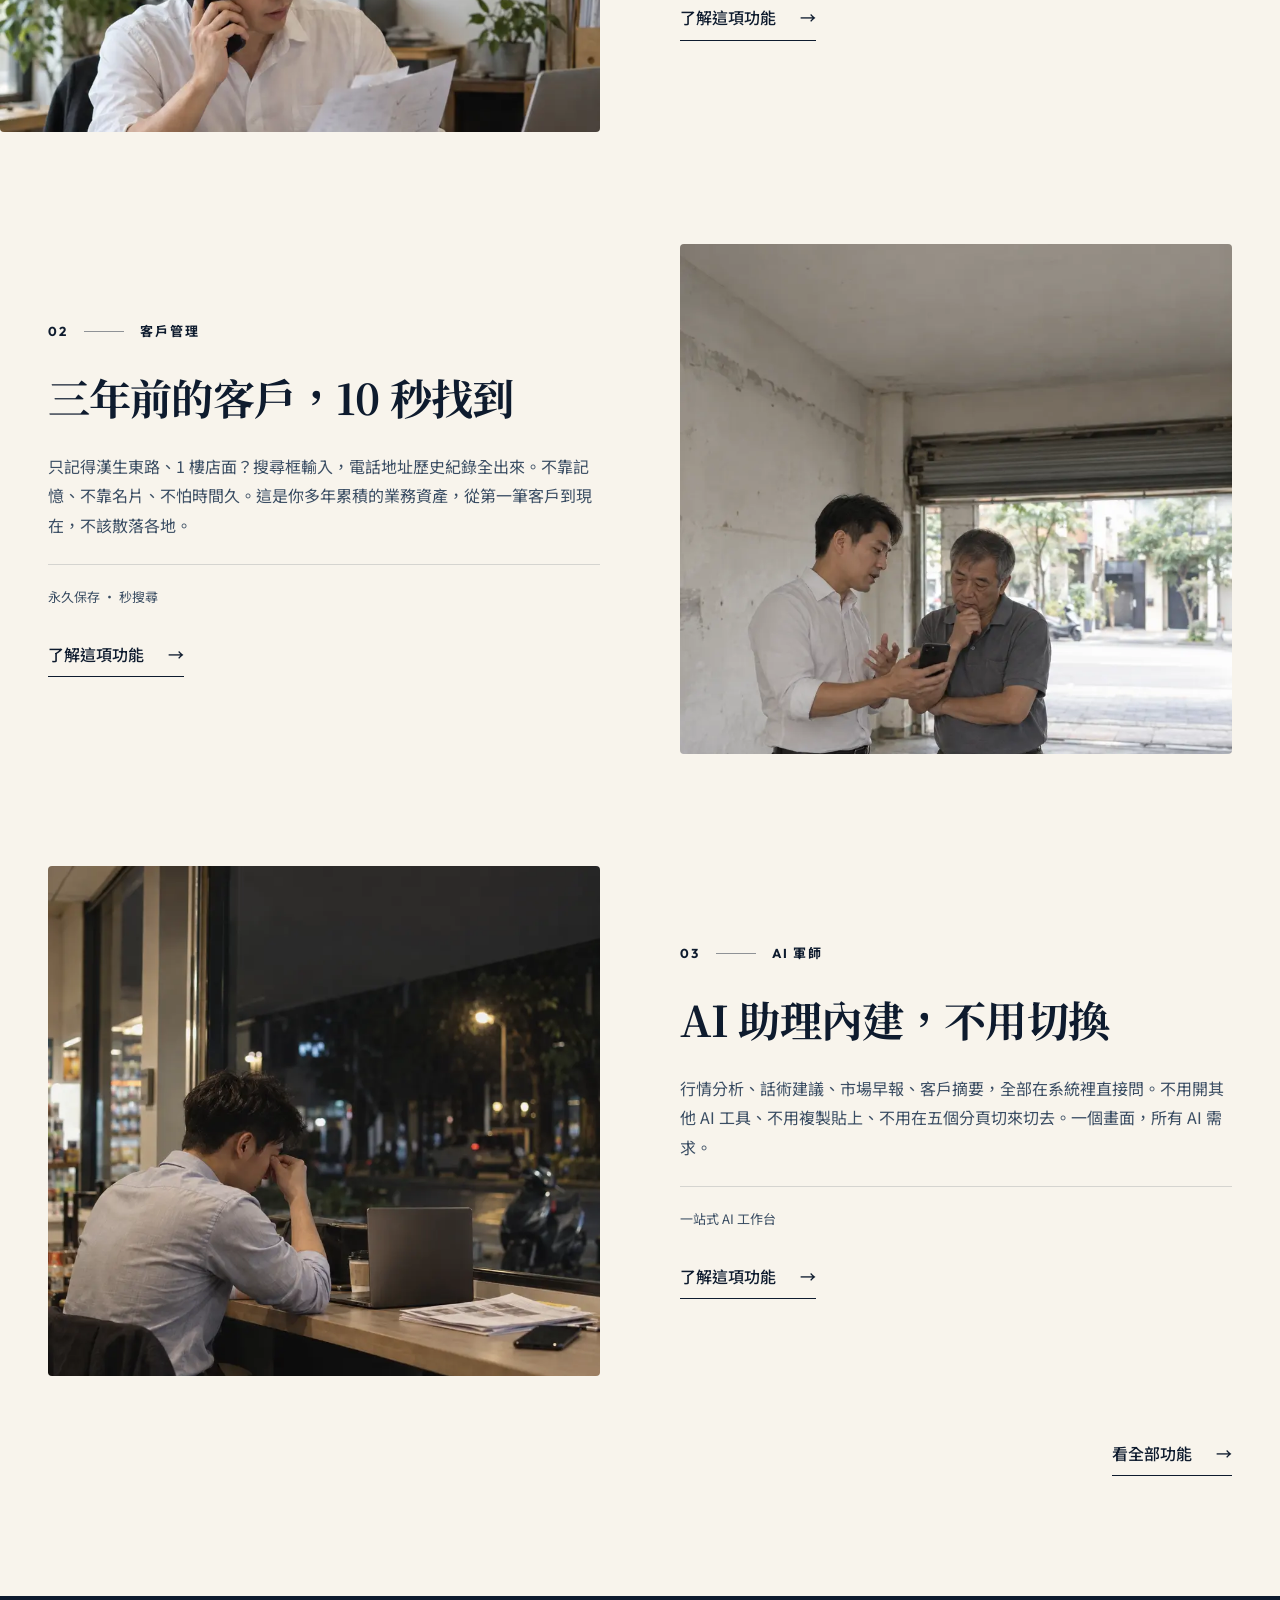
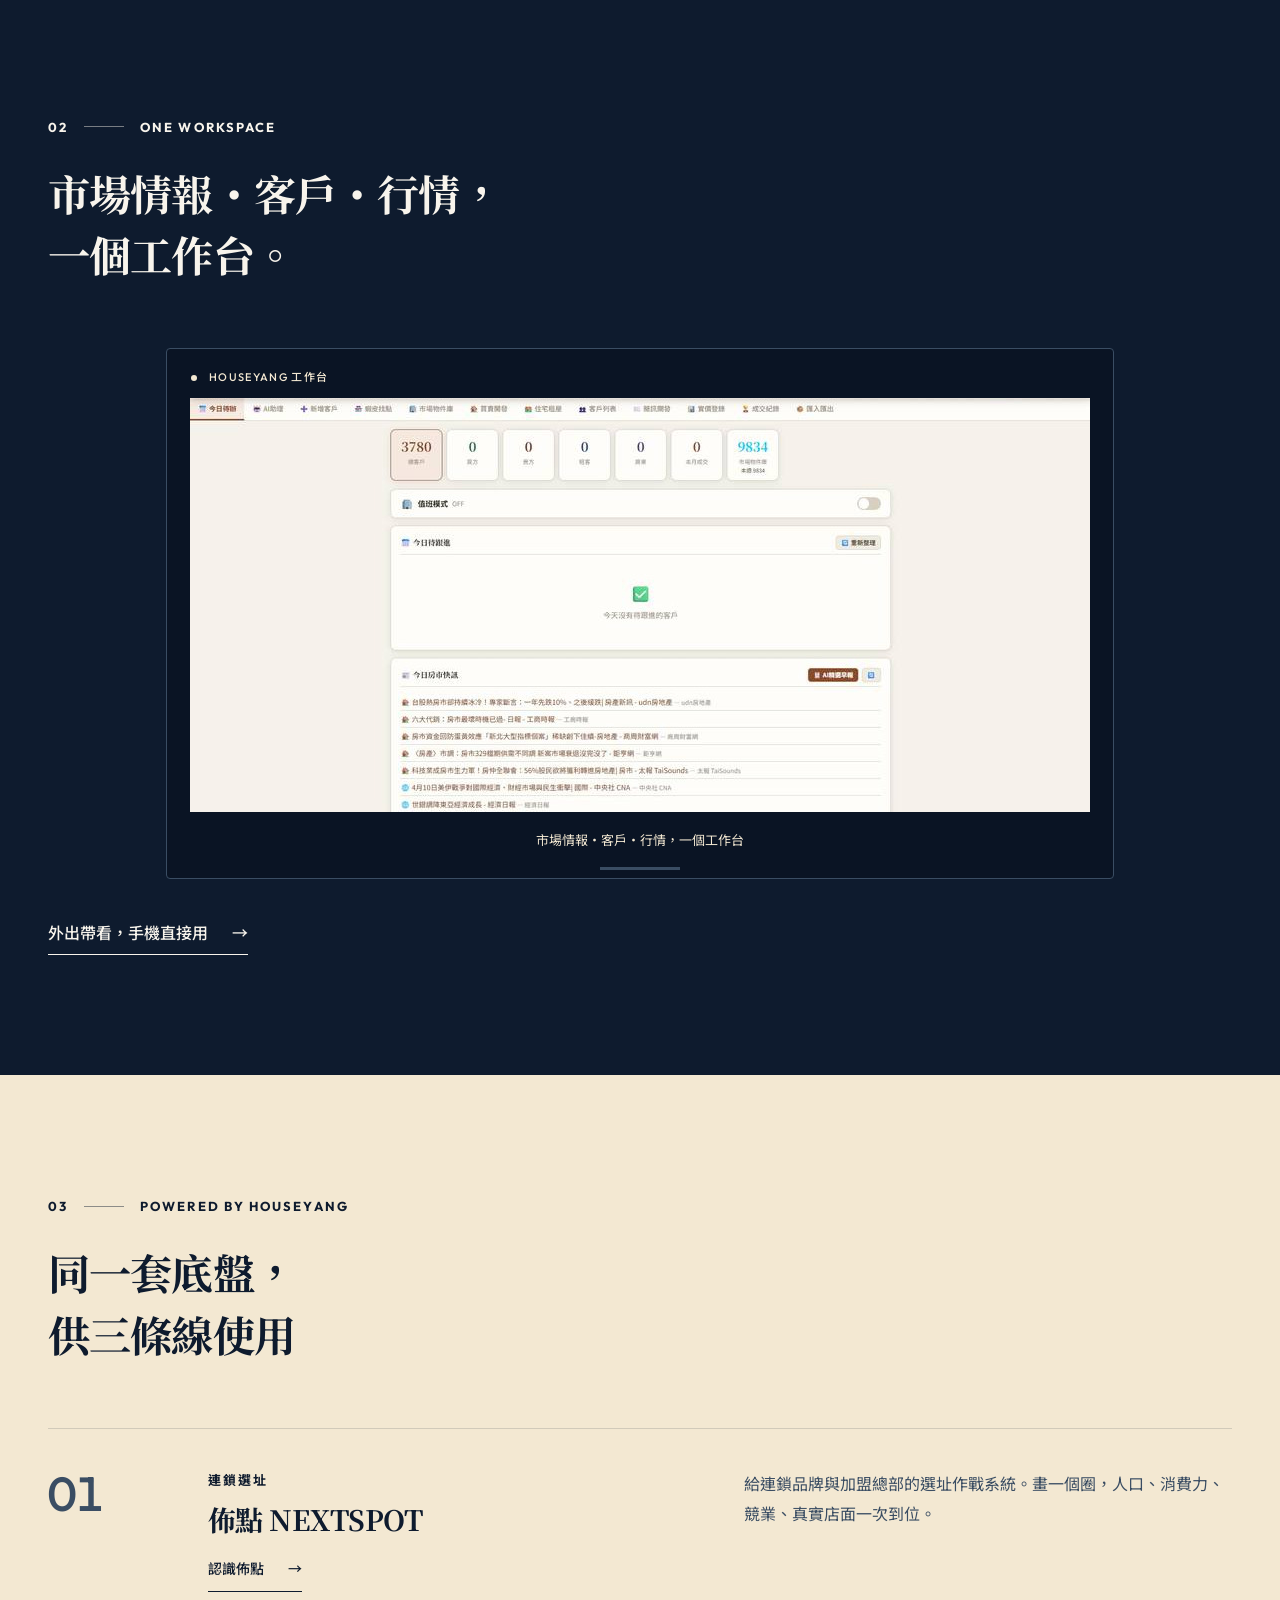
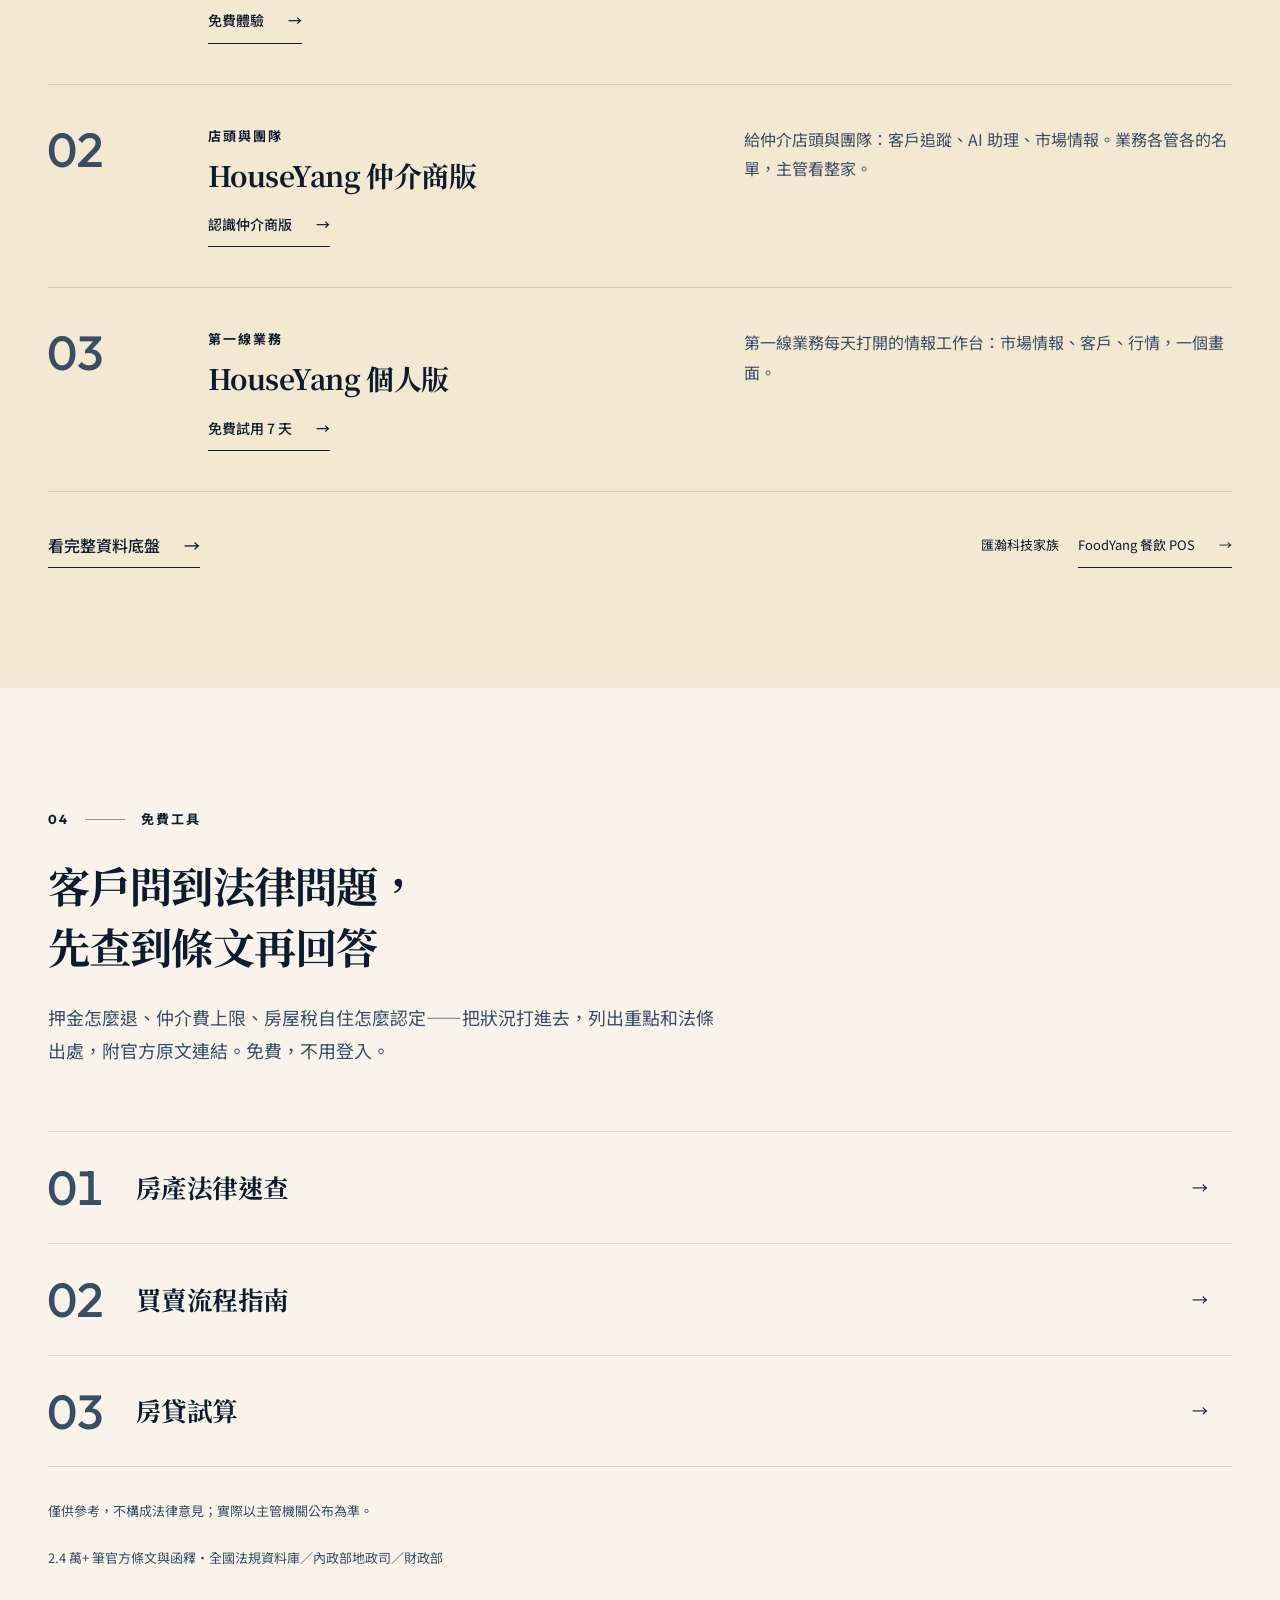
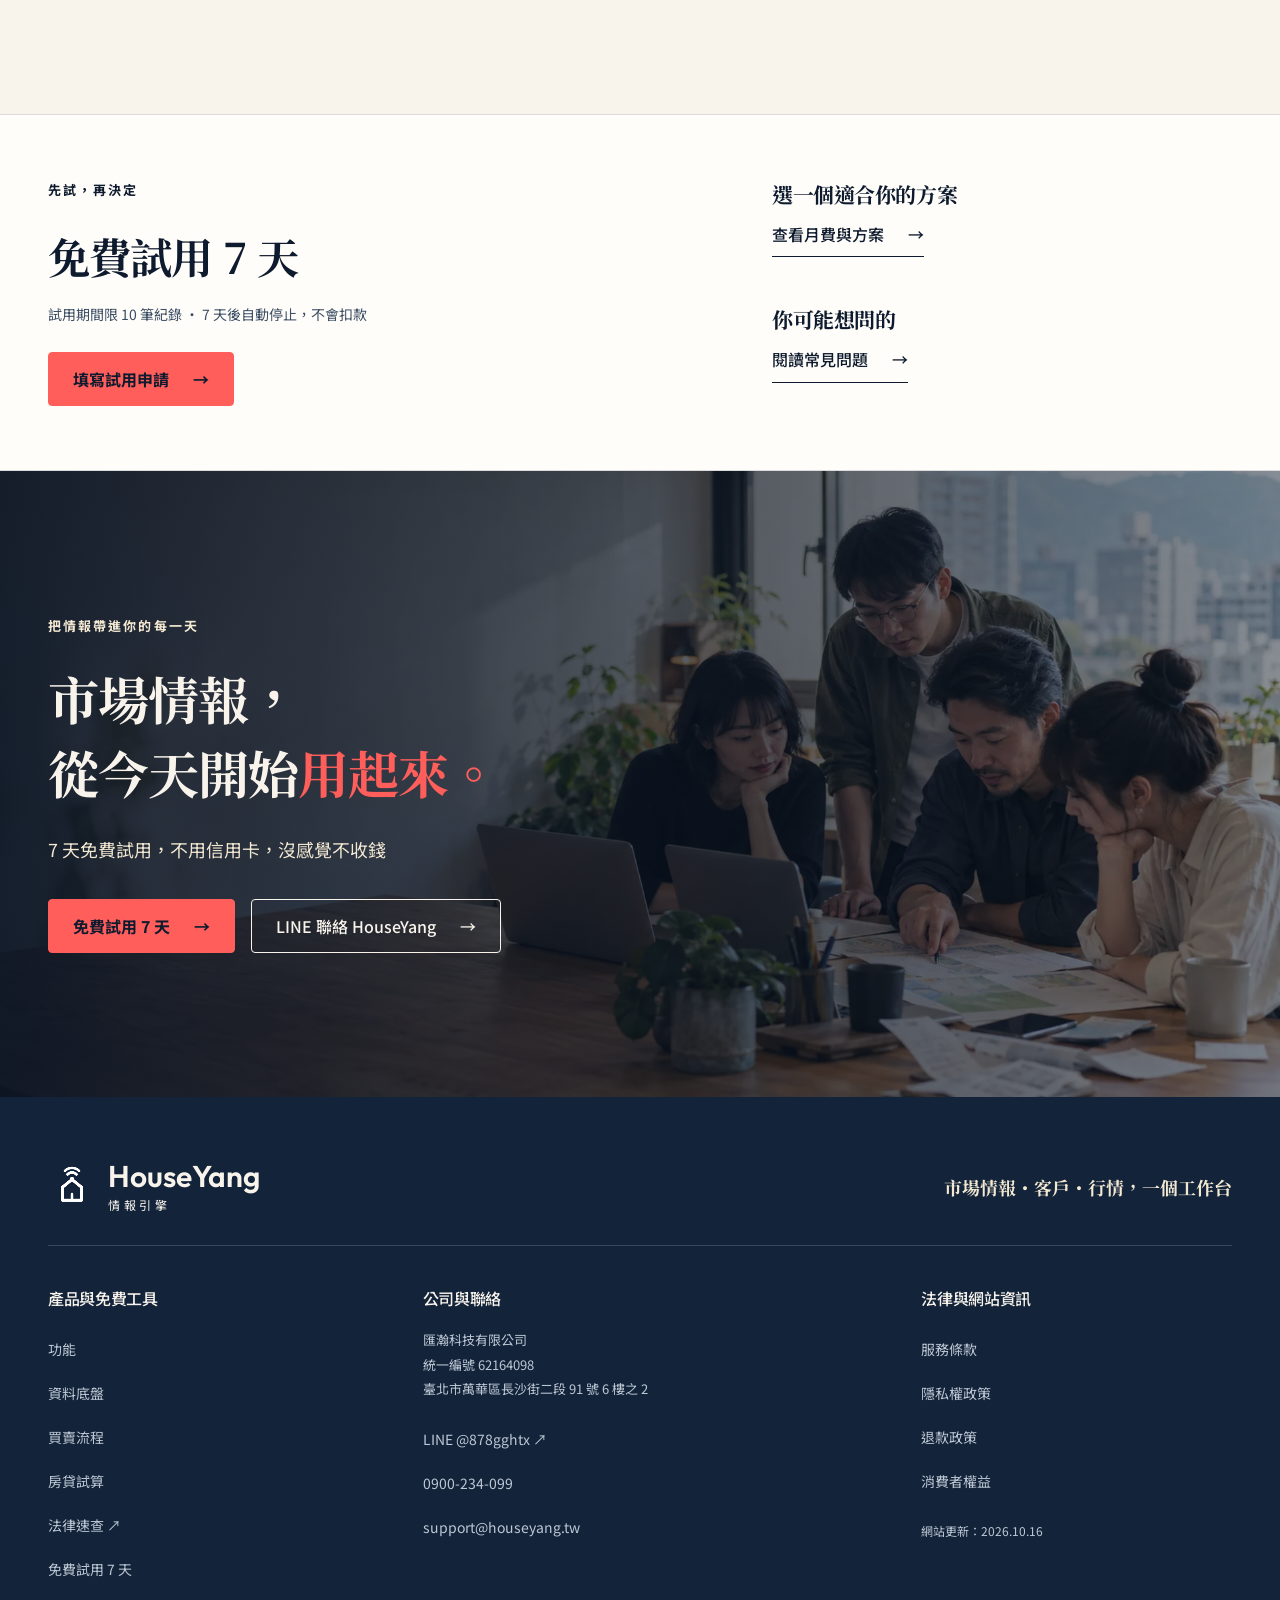
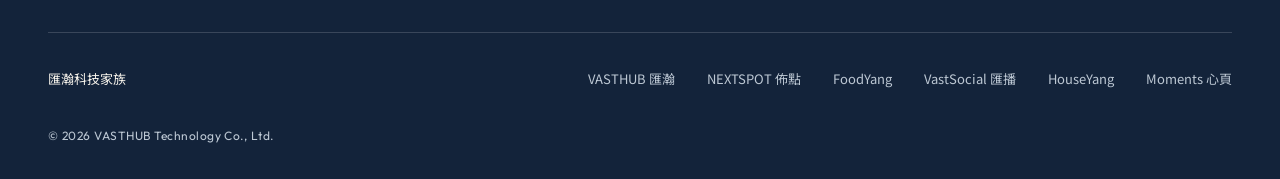
==== commit 7d422921: "首頁加「這一季，哪一區成交最熱？」三塊連動：全台單價地圖（顏色越深單價越高，滑到哪區顯示單價、點下去換縣市）、各區成交排行（買賣件數／單價／租賃件數／租金）、歷年單價走勢（2012～2026，滑到哪區" ====
--- a/index.html
+++ b/index.html
@@ -3,9 +3,21 @@
 <script>/* 舊連結救援：6/28 前 CRM 在此網域，LINE 早報短網址 /go/<id> 與定位回覆 /m/property 仍在客人手機裡 → 導到 CRM 主機 */(function(p){if(/^\/go\/[A-Za-z0-9]+\/?$/.test(p))location.replace("https://app.houseyang.tw"+p.replace(/\/$/,""));else if(p==="/m/property"||p==="/m/property/")location.replace("https://app.houseyang.tw/m/property.html"+location.search);})(location.pathname);</script>
 <title>HouseYang 情報引擎｜房仲市場情報系統・匯瀚科技資料底盤</title><meta name="description" content="HouseYang 是匯瀚科技的不動產資料底盤：歷年成交行情 600 萬+ 筆、租賃行情 78 萬筆、門牌店鋪興替 135 萬+ 筆、全台 22 縣市，租售刊登情報每天自動整理。同一套引擎供佈點 NEXTSPOT 與仲介商版使用，也直接給第一線房仲用。免費試用 7 天。"><meta name="theme-color" content="#0E1B2E"><link rel="canonical" href="https://houseyang.tw/">
 <meta property="og:title" content="HouseYang 情報引擎｜房仲市場情報系統・匯瀚科技資料底盤"><meta property="og:description" content="HouseYang 是匯瀚科技的不動產資料底盤：歷年成交行情 600 萬+ 筆、租賃行情 78 萬筆、門牌店鋪興替 135 萬+ 筆、全台 22 縣市，租售刊登情報每天自動整理。同一套引擎供佈點 NEXTSPOT 與仲介商版使用，也直接給第一線房仲用。免費試用 7 天。"><meta property="og:type" content="website"><meta property="og:url" content="https://houseyang.tw/"><meta property="og:site_name" content="HouseYang 情報引擎"><meta property="og:locale" content="zh_TW"><meta property="og:image" content="https://houseyang.tw/assets/v2/img/hero-agent.webp"><meta name="twitter:card" content="summary_large_image"><meta name="twitter:image" content="https://houseyang.tw/assets/v2/img/hero-agent.webp">
-<link rel="icon" type="image/png" sizes="32x32" href="images/houseyang-icon-32.png"><link rel="apple-touch-icon" href="images/houseyang-icon-192.png"><link rel="preconnect" href="https://fonts.googleapis.com"><link rel="preconnect" href="https://fonts.gstatic.com" crossorigin><link href="https://fonts.googleapis.com/css2?family=Noto+Serif+TC:wght@700;900&family=Noto+Sans+TC:wght@400;500;700&family=Outfit:wght@400;500;600;700&display=swap" rel="stylesheet"><link rel="stylesheet" href="assets/v2/site.css?v=20261016b"><script defer src="assets/v2/site.js?v=20261016b"></script><script type="application/ld+json">{"@context":"https://schema.org","@type":"Organization","name":"HouseYang 情報引擎","url":"https://houseyang.tw/","logo":"https://houseyang.tw/images/houseyang-icon-512.png","parentOrganization":{"@type":"Organization","name":"匯瀚科技有限公司","url":"https://vasthub.tw/"}}</script></head><body class="home-page"><a class="skip-link" href="#main-content">跳至主要內容</a>
+<link rel="icon" type="image/png" sizes="32x32" href="images/houseyang-icon-32.png"><link rel="apple-touch-icon" href="images/houseyang-icon-192.png"><link rel="preconnect" href="https://fonts.googleapis.com"><link rel="preconnect" href="https://fonts.gstatic.com" crossorigin><link href="https://fonts.googleapis.com/css2?family=Noto+Serif+TC:wght@700;900&family=Noto+Sans+TC:wght@400;500;700&family=Outfit:wght@400;500;600;700&display=swap" rel="stylesheet"><link rel="stylesheet" href="assets/v2/site.css?v=20261016b"><link rel="stylesheet" href="assets/v2/fx.css?v=20261112"><link rel="stylesheet" href="assets/v2/fx-market.css?v=20261112"><link rel="stylesheet" href="assets/v2/fx-trend.css?v=20261112"><link rel="stylesheet" href="assets/v2/fx-pmap.css?v=20261112"><script src="assets/v2/fx.js?v=20261112" defer></script><script src="assets/v2/fx-market.js?v=20261112" defer></script><script src="assets/v2/fx-trend.js?v=20261112" defer></script><script src="assets/v2/fx-pmap.js?v=20261112" defer></script><script defer src="assets/v2/site.js?v=20261016b"></script><script type="application/ld+json">{"@context":"https://schema.org","@type":"Organization","name":"HouseYang 情報引擎","url":"https://houseyang.tw/","logo":"https://houseyang.tw/images/houseyang-icon-512.png","parentOrganization":{"@type":"Organization","name":"匯瀚科技有限公司","url":"https://vasthub.tw/"}}</script></head><body class="home-page"><a class="skip-link" href="#main-content">跳至主要內容</a>
 <header class="site-header"><div class="wrap header-inner"><a class="brand" href="index.html" aria-label="HouseYang 情報引擎首頁"><img class="brand-mark" src="images/houseyang-icon-192.png" alt="" width="192" height="192"><span>HouseYang<b>情報引擎</b></span></a><nav class="desktop-nav" aria-label="主要導覽"><a href="features.html">功能</a><a href="data.html">資料底盤</a><a href="guide/index.html">買賣流程</a><a href="tools/loan.html">房貸試算</a><a href="https://law.houseyang.tw/" target="_blank" rel="noopener">法律速查 ↗</a></nav><a class="button" href="trial.html">免費試用 7 天 <span class="arrow" aria-hidden="true">→</span></a><button class="menu-toggle" type="button" aria-label="開啟選單" aria-controls="mobile-menu" aria-expanded="false"><span></span><span></span></button></div></header>
-<dialog class="mobile-menu" id="mobile-menu" aria-label="網站導覽"><div class="menu-top"><a class="brand" href="index.html" aria-label="HouseYang 情報引擎首頁"><img class="brand-mark" src="images/houseyang-icon-192.png" alt="" width="192" height="192"><span>HouseYang<b>情報引擎</b></span></a><button class="menu-close" type="button">關閉 <span aria-hidden="true">×</span></button></div><nav aria-label="手機導覽"><a href="features.html">功能</a><a href="data.html">資料底盤</a><a href="guide/index.html">買賣流程</a><a href="tools/loan.html">房貸試算</a><a href="https://law.houseyang.tw/" target="_blank" rel="noopener">法律速查 ↗</a></nav><a class="button" href="trial.html">免費試用 7 天 <span class="arrow" aria-hidden="true">→</span></a><p>市場情報・客戶・行情，一個工作台</p></dialog><main id="main-content"><section class="hero home-hero" id="top"><picture class="hero-photo"><source media="(max-width: 767px)" srcset="assets/v2/img/hero-agent-m.webp" width="960" height="1200"><img src="assets/v2/img/hero-agent.webp" alt="房仲在店面前聯絡客戶" width="1920" height="1080" fetchpriority="high" decoding="async"></picture><div class="wrap hero-content"><p class="kicker">HOUSEYANG・不動產市場情報引擎</p><h1><span class="title-line"><span>全台的市場情報，</span></span><span class="title-line"><span>每天先替你<em>整理好</em>。</span></span></h1><p class="hero-lead">租售刊登情報、歷年成交行情、門牌店鋪興替——HouseYang 是匯瀚科技的資料底盤。同一套引擎供佈點 NEXTSPOT 與仲介商版使用，也直接給第一線房仲用。</p><div class="actions"><a class="button" href="trial.html">免費試用 7 天 <span class="arrow" aria-hidden="true">→</span></a><a class="button secondary" href="features.html">看功能 <span class="arrow" aria-hidden="true">→</span></a></div><div class="proof"><span>不用信用卡</span><span>試用期間限 10 筆紀錄</span><span>7 天後自動停止，不會扣款</span></div></div></section><section class="stats dark"><div class="wrap stats-grid"><div><p class="stat-value"><span data-count="600">600</span><small>萬+</small></p><p>歷年成交行情</p></div><div><p class="stat-value"><span data-count="78">78</span><small>萬</small></p><p>租賃行情</p></div><div><p class="stat-value"><span data-count="135">135</span><small>萬+</small></p><p>門牌店鋪興替</p></div><div><p class="stat-value"><span data-count="22">22</span><small>縣市</small></p><p>刊登情報每日更新</p></div></div></section><div class="marquee" data-marquee aria-label="HouseYang 工作台功能"><div class="marquee-track"><div class="marquee-group"><span>市場情報</span><span>客戶管理</span><span>AI 助理</span><span>成交行情</span><span>門牌店鋪興替</span><span>手機工作台</span></div><div class="marquee-group" aria-hidden="true"><span>市場情報</span><span>客戶管理</span><span>AI 助理</span><span>成交行情</span><span>門牌店鋪興替</span><span>手機工作台</span></div></div></div><section class="section" id="features"><div class="wrap"><div class="section-intro" data-reveal><p class="kicker">01<span></span>情報，走進工作現場</p><h2>每天的工作，<br>有情報在手。</h2></div><div class="split-list home-features" data-mobile-carousel aria-label="核心功能預覽"><article class="split " data-reveal><picture class="portrait-photo"><img src="assets/v2/img/p-agent-call.webp" alt="房仲在街邊聯絡客戶" width="900" height="1125" loading="lazy" decoding="async"></picture><div><p class="kicker">01<span></span>市場情報</p><h3>市場情報自動蒐集</h3><p>系統自動整理租售平台刊登者聯絡資訊，有電話的直接存進來。你只要打電話，不用再查。比同行早一步，就是這樣來的。</p><p class="feature-tag">每天自動進來</p><a class="text-link" href="features.html#market">了解這項功能 <span class="arrow" aria-hidden="true">→</span></a></div></article><article class="split reverse" data-reveal><picture class="portrait-photo"><img src="assets/v2/img/p-owner-talk.webp" alt="業務與屋主面對面討論" width="900" height="1125" loading="lazy" decoding="async"></picture><div><p class="kicker">02<span></span>客戶管理</p><h3>三年前的客戶，10 秒找到</h3><p>只記得漢生東路、1 樓店面？搜尋框輸入，電話地址歷史紀錄全出來。不靠記憶、不靠名片、不怕時間久。這是你多年累積的業務資產，從第一筆客戶到現在，不該散落各地。</p><p class="feature-tag">永久保存 · 秒搜尋</p><a class="text-link" href="features.html#customers">了解這項功能 <span class="arrow" aria-hidden="true">→</span></a></div></article><article class="split " data-reveal><picture class="portrait-photo"><img src="assets/v2/img/p-agent-night.webp" alt="業務在工作台整理情報" width="900" height="1125" loading="lazy" decoding="async"></picture><div><p class="kicker">03<span></span>AI 軍師</p><h3>AI 助理內建，不用切換</h3><p>行情分析、話術建議、市場早報、客戶摘要，全部在系統裡直接問。不用開其他 AI 工具、不用複製貼上、不用在五個分頁切來切去。一個畫面，所有 AI 需求。</p><p class="feature-tag">一站式 AI 工作台</p><a class="text-link" href="features.html#ai">了解這項功能 <span class="arrow" aria-hidden="true">→</span></a></div></article></div><div class="section-link"><a class="text-link" href="features.html">看全部功能 <span class="arrow" aria-hidden="true">→</span></a></div></div></section><section class="section dark workbench" id="demo"><div class="wrap"><div class="section-intro" data-reveal><p class="kicker">02<span></span>ONE WORKSPACE</p><h2>市場情報・客戶・行情，<br>一個工作台。</h2></div><div data-reveal><figure class="device laptop"><div class="device-bar"><span aria-hidden="true"></span>HOUSEYANG 工作台</div><img src="images/crm.jpg" alt="HouseYang 情報引擎實際畫面" width="900" height="414" loading="lazy" decoding="async"><figcaption>市場情報・客戶・行情，一個工作台</figcaption></figure></div><a class="text-link" href="features.html#mobile">外出帶看，手機直接用 <span class="arrow" aria-hidden="true">→</span></a></div></section><section class="section supply-section" id="data"><div class="wrap"><div class="section-intro" data-reveal><p class="kicker">03<span></span>POWERED BY HOUSEYANG</p><h2>同一套底盤，<br>供三條線使用</h2></div><div class="supply-list" data-mobile-carousel aria-label="資料底盤應用">
+<dialog class="mobile-menu" id="mobile-menu" aria-label="網站導覽"><div class="menu-top"><a class="brand" href="index.html" aria-label="HouseYang 情報引擎首頁"><img class="brand-mark" src="images/houseyang-icon-192.png" alt="" width="192" height="192"><span>HouseYang<b>情報引擎</b></span></a><button class="menu-close" type="button">關閉 <span aria-hidden="true">×</span></button></div><nav aria-label="手機導覽"><a href="features.html">功能</a><a href="data.html">資料底盤</a><a href="guide/index.html">買賣流程</a><a href="tools/loan.html">房貸試算</a><a href="https://law.houseyang.tw/" target="_blank" rel="noopener">法律速查 ↗</a></nav><a class="button" href="trial.html">免費試用 7 天 <span class="arrow" aria-hidden="true">→</span></a><p>市場情報・客戶・行情，一個工作台</p></dialog><main id="main-content"><section class="hero home-hero" id="top"><picture class="hero-photo"><source media="(max-width: 767px)" srcset="assets/v2/img/hero-agent-m.webp" width="960" height="1200"><img src="assets/v2/img/hero-agent.webp" alt="房仲在店面前聯絡客戶" width="1920" height="1080" fetchpriority="high" decoding="async"></picture><div class="wrap hero-content"><p class="kicker">HOUSEYANG・不動產市場情報引擎</p><h1><span class="title-line"><span>全台的市場情報，</span></span><span class="title-line"><span>每天先替你<em>整理好</em>。</span></span></h1><p class="hero-lead">租售刊登情報、歷年成交行情、門牌店鋪興替——HouseYang 是匯瀚科技的資料底盤。同一套引擎供佈點 NEXTSPOT 與仲介商版使用，也直接給第一線房仲用。</p><div class="actions"><a class="button" href="trial.html">免費試用 7 天 <span class="arrow" aria-hidden="true">→</span></a><a class="button secondary" href="features.html">看功能 <span class="arrow" aria-hidden="true">→</span></a></div><div class="proof"><span>不用信用卡</span><span>試用期間限 10 筆紀錄</span><span>7 天後自動停止，不會扣款</span></div></div></section><section class="stats dark"><div class="wrap stats-grid"><div><p class="stat-value"><span data-count="600">600</span><small>萬+</small></p><p>歷年成交行情</p></div><div><p class="stat-value"><span data-count="78">78</span><small>萬</small></p><p>租賃行情</p></div><div><p class="stat-value"><span data-count="135">135</span><small>萬+</small></p><p>門牌店鋪興替</p></div><div><p class="stat-value"><span data-count="22">22</span><small>縣市</small></p><p>刊登情報每日更新</p></div></div></section><section class="section market-live" id="market" data-fx-market="assets/v2/market.json?v=20261112" data-fx-trend="assets/v2/market-trend.json?v=20261112" data-fx-pmap="assets/v2/tw-grid.bin?v=20261112" hidden><div class="wrap">
+<div class="section-intro"><p class="kicker">LIVE <span></span> THIS SEASON</p>
+<h2><span class="nb">這一季，</span><span class="nb">哪一區成交最熱？</span></h2>
+<p class="lead"><span class="nb">選縣市、換指標，</span><span class="nb">各區的住宅成交當場排給你看；</span><span class="nb">地圖點哪一區，</span><span class="nb">歷年單價走勢就畫哪一區。</span></p></div>
+<div class="market-board">
+<div class="market-controls">
+<label class="market-county"><span>縣市</span><select data-market="county" aria-label="選縣市"></select></label>
+<div class="market-metric" role="group" aria-label="排行指標" data-market="metric"></div>
+</div>
+<p class="market-sum" data-market="sum" aria-live="polite"></p>
+<ol class="market-bars" data-market="bars"></ol>
+<p class="small market-note"><span class="nb">排行的資料期間：<span data-market="season"></span>。</span><span class="nb">只算住家用的公寓、華廈、大樓、套房與透天，</span><span class="nb">買賣不含親友間等特殊交易；</span><span class="nb">樣本不到 20 筆的區不列單價與租金。</span></p>
+</div></div></section><div class="marquee" data-marquee aria-label="HouseYang 工作台功能"><div class="marquee-track"><div class="marquee-group"><span>市場情報</span><span>客戶管理</span><span>AI 助理</span><span>成交行情</span><span>門牌店鋪興替</span><span>手機工作台</span></div><div class="marquee-group" aria-hidden="true"><span>市場情報</span><span>客戶管理</span><span>AI 助理</span><span>成交行情</span><span>門牌店鋪興替</span><span>手機工作台</span></div></div></div><section class="section" id="features"><div class="wrap"><div class="section-intro" data-reveal><p class="kicker">01<span></span>情報，走進工作現場</p><h2>每天的工作，<br>有情報在手。</h2></div><div class="split-list home-features" data-mobile-carousel aria-label="核心功能預覽"><article class="split " data-reveal><picture class="portrait-photo"><img src="assets/v2/img/p-agent-call.webp" alt="房仲在街邊聯絡客戶" width="900" height="1125" loading="lazy" decoding="async"></picture><div><p class="kicker">01<span></span>市場情報</p><h3>市場情報自動蒐集</h3><p>系統自動整理租售平台刊登者聯絡資訊，有電話的直接存進來。你只要打電話，不用再查。比同行早一步，就是這樣來的。</p><p class="feature-tag">每天自動進來</p><a class="text-link" href="features.html#market">了解這項功能 <span class="arrow" aria-hidden="true">→</span></a></div></article><article class="split reverse" data-reveal><picture class="portrait-photo"><img src="assets/v2/img/p-owner-talk.webp" alt="業務與屋主面對面討論" width="900" height="1125" loading="lazy" decoding="async"></picture><div><p class="kicker">02<span></span>客戶管理</p><h3>三年前的客戶，10 秒找到</h3><p>只記得漢生東路、1 樓店面？搜尋框輸入，電話地址歷史紀錄全出來。不靠記憶、不靠名片、不怕時間久。這是你多年累積的業務資產，從第一筆客戶到現在，不該散落各地。</p><p class="feature-tag">永久保存 · 秒搜尋</p><a class="text-link" href="features.html#customers">了解這項功能 <span class="arrow" aria-hidden="true">→</span></a></div></article><article class="split " data-reveal><picture class="portrait-photo"><img src="assets/v2/img/p-agent-night.webp" alt="業務在工作台整理情報" width="900" height="1125" loading="lazy" decoding="async"></picture><div><p class="kicker">03<span></span>AI 軍師</p><h3>AI 助理內建，不用切換</h3><p>行情分析、話術建議、市場早報、客戶摘要，全部在系統裡直接問。不用開其他 AI 工具、不用複製貼上、不用在五個分頁切來切去。一個畫面，所有 AI 需求。</p><p class="feature-tag">一站式 AI 工作台</p><a class="text-link" href="features.html#ai">了解這項功能 <span class="arrow" aria-hidden="true">→</span></a></div></article></div><div class="section-link"><a class="text-link" href="features.html">看全部功能 <span class="arrow" aria-hidden="true">→</span></a></div></div></section><section class="section dark workbench" id="demo"><div class="wrap"><div class="section-intro" data-reveal><p class="kicker">02<span></span>ONE WORKSPACE</p><h2>市場情報・客戶・行情，<br>一個工作台。</h2></div><div data-reveal><figure class="device laptop"><div class="device-bar"><span aria-hidden="true"></span>HOUSEYANG 工作台</div><img src="images/crm.jpg" alt="HouseYang 情報引擎實際畫面" width="900" height="414" loading="lazy" decoding="async"><figcaption>市場情報・客戶・行情，一個工作台</figcaption></figure></div><a class="text-link" href="features.html#mobile">外出帶看，手機直接用 <span class="arrow" aria-hidden="true">→</span></a></div></section><section class="section supply-section" id="data"><div class="wrap"><div class="section-intro" data-reveal><p class="kicker">03<span></span>POWERED BY HOUSEYANG</p><h2>同一套底盤，<br>供三條線使用</h2></div><div class="supply-list" data-mobile-carousel aria-label="資料底盤應用">
 <article data-reveal><span class="item-no">01</span><div><p class="kicker">連鎖選址</p><h3>佈點 NEXTSPOT</h3><p>給連鎖品牌與加盟總部的選址作戰系統。畫一個圈，人口、消費力、競業、真實店面一次到位。</p><a class="text-link" href="https://nextspot.tw/" target="_blank" rel="noopener">認識佈點 <span class="arrow" aria-hidden="true">→</span></a><a class="text-link" href="https://app.nextspot.tw/expo?src=web" target="_blank" rel="noopener">免費體驗 <span class="arrow" aria-hidden="true">→</span></a></div></article>
 <article data-reveal><span class="item-no">02</span><div><p class="kicker">店頭與團隊</p><h3>HouseYang 仲介商版</h3><p>給仲介店頭與團隊：客戶追蹤、AI 助理、市場情報。業務各管各的名單，主管看整家。</p><a class="text-link" href="https://pro.houseyang.tw/" target="_blank" rel="noopener">認識仲介商版 <span class="arrow" aria-hidden="true">→</span></a></div></article>
 <article data-reveal><span class="item-no">03</span><div><p class="kicker">第一線業務</p><h3>HouseYang 個人版</h3><p>第一線業務每天打開的情報工作台：市場情報、客戶、行情，一個畫面。</p><a class="text-link" href="trial.html">免費試用 7 天 <span class="arrow" aria-hidden="true">→</span></a></div></article></div>
--- a/assets/v2/fx.css
+++ b/assets/v2/fx.css
@@ -0,0 +1,65 @@
+/* fx.css：體感層 v1（六站共用同一支。來源 D:/HouseYang/sites-v2/fx/src，改來源再同步到各站，不要各站各改）
+   守則：只動 transform 家族與 opacity；滑鼠效果一律包在 (hover:hover) and (pointer:fine)；
+   prefers-reduced-motion 時全部關閉；不用 transition: all；不加發光、霓虹、掃描線。 */
+:root {
+  --fx-out: cubic-bezier(.23, 1, .32, 1);
+  --fx-io: cubic-bezier(.77, 0, .175, 1);
+  --fx-accent: var(--accent, var(--coral, var(--teal, var(--rose, currentColor))));
+}
+
+/* 觸控基線 */
+html.fx a, html.fx button { -webkit-tap-highlight-color: transparent; }
+html.fx .button, html.fx button { touch-action: manipulation; }
+
+/* 螢幕報讀用的隱藏字 */
+.fx-sr { position: absolute; width: 1px; height: 1px; overflow: hidden; clip-path: inset(50%); white-space: nowrap; }
+
+/* 捲動進度細線（瀏覽器支援捲動時間軸才出現，不吃主執行緒） */
+.fx-progress { display: none; }
+@supports (animation-timeline: scroll()) {
+  @media (prefers-reduced-motion: no-preference) {
+    .fx-progress { display: block; position: fixed; inset: 0 0 auto; height: 2px; z-index: 60; background: var(--fx-accent); transform-origin: 0 50%; transform: scaleX(0); pointer-events: none; animation: fx-progress linear both; animation-timeline: scroll(root block); }
+    @keyframes fx-progress { to { transform: scaleX(1); } }
+    /* 滿版照片帶：跟著捲動慢慢推近（接在原本的視差上，互不干擾） */
+    html.fx .band-photo img { animation: fx-zoom linear both; animation-timeline: view(); animation-range: entry 0% exit 100%; }
+    @keyframes fx-zoom { from { scale: 1.14; } to { scale: 1; } }
+  }
+}
+
+/* 里程表數字：原字留著撐版面與報讀，翻動的數字疊在上面 */
+.fx-odo { position: relative; display: inline-block; font-variant-numeric: tabular-nums; }
+.fx-odo-ghost { opacity: 0; }
+.fx-odo-row { position: absolute; inset: 0; display: flex; }
+.fx-odo-col { flex: none; height: 100%; overflow: hidden; }
+.fx-odo-strip { display: block; transition: translate var(--fx-odo-time, 1200ms) var(--fx-out); }
+.fx-odo-strip > span { display: block; height: 1lh; }
+.fx-odo.in .fx-odo-strip { translate: 0 calc(var(--fx-end) * -1lh); }
+
+/* 換頁時首屏標題、照片接續（支援跨頁過場的瀏覽器才有） */
+@supports (view-transition-name: none) {
+  @media (prefers-reduced-motion: no-preference) {
+    html.fx .hero-photo, html.fx .hero-picture { view-transition-name: fx-hero; }
+    ::view-transition-group(fx-hero) { animation-duration: 420ms; animation-timing-function: var(--fx-io); }
+  }
+}
+
+@media (hover: hover) and (pointer: fine) and (prefers-reduced-motion: no-preference) {
+  /* 首屏照片景深：多放大一點，滑鼠帶動時邊緣才不會露底 */
+  html.fx .hero-photo img, html.fx .hero-picture img { scale: 1.035; }
+  /* 手機框、截圖框：跟著滑鼠立體轉（程式寫 rotate／translate） */
+  html.fx .fx-tilt { transform-style: preserve-3d; backface-visibility: hidden; }
+  /* 入口列、卡片：滑鼠位置的一小片受光（不是發光，只是底色亮一階） */
+  html.fx .fx-glint { background-image: radial-gradient(540px circle at var(--fx-x, 50%) var(--fx-y, 50%), color-mix(in srgb, currentColor calc(var(--fx-a, 0) * 7%), transparent), transparent 64%); background-repeat: no-repeat; }
+  /* 產品入口列：滑到哪一列，其他列的照片退後（只淡照片，文字與連結不淡，對比才夠），這一列的照片往前推一點 */
+  html.fx .product-row figure { transition: opacity 220ms var(--fx-out); }
+  html.fx .product-list:has(.product-row:hover) .product-row:not(:hover) figure { opacity: .45; }
+  html.fx .product-row figure { overflow: hidden; border-radius: var(--radius, 0); }
+  html.fx .product-row figure img { transition: scale 600ms var(--fx-out); }
+  html.fx .product-row:hover figure img { scale: 1.045; }
+}
+@media (prefers-reduced-motion: reduce) {
+  .fx-odo-strip { transition: none; }
+}
+@media print {
+  .fx-progress { display: none !important; }
+}
--- a/assets/v2/fx-market.css
+++ b/assets/v2/fx-market.css
@@ -0,0 +1,94 @@
+/* 首頁排行獨立樣式，沿用本站色票與版面尺度。 */
+.market-live[hidden] { display: none; }
+.market-live { background: var(--paper); }
+.market-live .nb { display: inline-block; max-width: 100%; }
+.market-live .market-board { min-width: 0; }
+.market-live .market-controls {
+  display: flex;
+  align-items: center;
+  justify-content: space-between;
+  gap: var(--space-3);
+  margin-bottom: var(--space-3);
+}
+.market-live .market-county { display: flex; align-items: center; gap: var(--space-2); }
+.market-live .market-county > span { flex: none; }
+.market-live select, .market-live .market-metric button {
+  min-width: 44px;
+  min-height: 44px;
+  padding: var(--space-1) var(--space-2);
+  border: 1px solid var(--line);
+  border-radius: var(--radius);
+  background: var(--paper);
+  color: var(--navy);
+  touch-action: manipulation;
+}
+.market-live select { width: 10em; max-width: 100%; font-size: var(--text-base); }
+.market-live .market-metric { display: grid; grid-template-columns: repeat(4, minmax(0, 1fr)); gap: var(--space-1); }
+.market-live .market-metric button { white-space: nowrap; }
+.market-live .market-metric button[aria-pressed="true"] { background: var(--navy); color: var(--white); }
+.market-live button:focus-visible, .market-live select:focus-visible { outline: 3px solid var(--coral); outline-offset: 3px; }
+.market-live .market-sum {
+  min-height: 3.6em;
+  margin-bottom: var(--space-3);
+  font-size: var(--text-lead);
+  line-height: 1.8;
+  color: var(--slate);
+}
+.market-live .market-sum b { font-family: var(--font-number); font-variant-numeric: tabular-nums; color: var(--navy); }
+.market-live .market-bars {
+  min-height: 449px; /* 十列與九條分隔線，載入與換指標時都保留空間。 */
+  margin: 0;
+  padding: 0;
+  list-style: none;
+}
+.market-live .market-bars > li + li { margin-top: 0; border-top: 1px solid var(--line); }
+.market-live .mb-row {
+  display: grid;
+  grid-template-columns: 2ch 5.5em minmax(60px, 1fr) 8em;
+  align-items: center;
+  gap: var(--space-2);
+  width: 100%;
+  min-height: 44px;
+  padding: var(--space-1);
+  border: 0;
+  border-radius: var(--radius);
+  background: transparent;
+  color: var(--navy);
+  font-size: var(--text-base);
+  line-height: 1.5;
+  text-align: left;
+  touch-action: manipulation;
+}
+.market-live .mb-rank, .market-live .mb-value { font-family: var(--font-number); font-variant-numeric: tabular-nums; }
+.market-live .mb-rank { color: var(--slate); opacity: .65; }
+.market-live .mb-name { min-width: 0; overflow-wrap: anywhere; }
+.market-live .mb-value { text-align: right; white-space: nowrap; }
+.market-live .mb-track { display: block; height: 10px; background: var(--line); background: color-mix(in srgb, var(--line) 45%, transparent); }
+.market-live .mb-bar {
+  display: block;
+  width: 100%;
+  height: 100%;
+  background: var(--slate);
+  transform-origin: left;
+  transition: scale 300ms cubic-bezier(.23, 1, .32, 1);
+}
+.market-live .market-bars > li:first-child .mb-bar { background: var(--coral); }
+.market-live .mb-row[aria-pressed="true"], .market-live .mb-row:active,
+.market-live .market-metric button:not([aria-pressed="true"]):active { background: var(--surface); }
+.market-live .market-note { min-height: 3.6em; margin: var(--space-3) 0 0; }
+@media (hover: hover) and (pointer: fine) {
+  .market-live .mb-row:hover, .market-live .market-metric button:not([aria-pressed="true"]):hover { background: var(--surface); }
+}
+@media (max-width: 767px) {
+  .market-live .market-controls { flex-direction: column; align-items: stretch; gap: var(--space-2); }
+  .market-live .market-county select { flex: 1; width: auto; min-width: 0; }
+  .market-live .market-metric button { padding-inline: var(--space-1); font-size: var(--text-sm); }
+  .market-live .market-sum { min-height: 9em; }
+  .market-live .market-note { min-height: 9em; }
+  .market-live .mb-row { grid-template-columns: 2ch 5.5em minmax(60px, 1fr) 7.5em; gap: var(--space-1); font-size: var(--text-sm); }
+}
+@media (prefers-reduced-motion: reduce) {
+  .market-live .mb-bar { transition: none; }
+}
+
+.market-live .market-bars > li.mb-empty { padding: var(--space-3) var(--space-1); color: var(--slate); font-size: var(--text-sm); }
--- a/assets/v2/fx-trend.css
+++ b/assets/v2/fx-trend.css
@@ -0,0 +1,43 @@
+/* fx-trend.css：HouseYang 首頁歷年單價走勢圖（接在各區排行旁邊）。圖沒載成功時沒有 .has-trend，排行維持單欄。 */
+.market-trend { margin: var(--space-6, 48px) 0 0; min-width: 0; }
+.market-trend .trend-cap { margin: 0 0 var(--space-1, 8px); font: 700 var(--text-xs, .8125rem)/1.7 var(--font-kicker, sans-serif); letter-spacing: .08em; color: var(--slate, #3a4d63); }
+.market-trend .trend-read { display: flex; flex-wrap: wrap; align-items: baseline; gap: 4px 16px; min-height: 3.4em; margin: 0 0 var(--space-2, 16px); font-size: var(--text-sm, .9375rem); line-height: 1.7; color: var(--slate, #3a4d63); }
+.trend-year { font: 600 1.375rem/1.3 var(--font-number, sans-serif); font-variant-numeric: tabular-nums; color: var(--navy, #0e1b2e); }
+.trend-chip { white-space: nowrap; }
+.trend-chip::before { content: ''; display: inline-block; width: 10px; height: 3px; margin-right: 6px; vertical-align: middle; background: currentColor; }
+.trend-chip b { font-family: var(--font-number, sans-serif); font-variant-numeric: tabular-nums; }
+.trend-chip small { font-size: var(--text-xs, .8125rem); opacity: .8; }
+.trend-chip.is-town { color: var(--coral-deep, #e4433f); }
+.trend-chip.is-county { color: var(--navy, #0e1b2e); }
+.trend-chip.is-nation { color: var(--slate, #3a4d63); }
+.market-trend svg { display: block; width: 100%; height: auto; overflow: visible; touch-action: pan-y; cursor: crosshair; }
+.market-trend svg:focus-visible { outline: 2px solid var(--coral, #ff5e5b); outline-offset: 4px; }
+.trend-gridline { stroke: var(--line, #0e1b2e26); stroke-width: 1; vector-effect: non-scaling-stroke; }
+.trend-axis { stroke: var(--slate, #3a4d63); stroke-width: 1; vector-effect: non-scaling-stroke; }
+.trend-tick { font: 400 11px var(--font-number, sans-serif); fill: var(--slate, #3a4d63); }
+.trend-line { fill: none; stroke-linejoin: round; stroke-linecap: round; vector-effect: non-scaling-stroke; }
+.trend-line.is-nation { stroke: var(--slate, #3a4d63); stroke-width: 1.5; opacity: .5; }
+.trend-line.is-county { stroke: var(--navy, #0e1b2e); stroke-width: 2.5; }
+.trend-line.is-town { stroke: var(--coral, #ff5e5b); stroke-width: 2.5; }
+.trend-rule { stroke: var(--navy, #0e1b2e); stroke-width: 1; opacity: .28; vector-effect: non-scaling-stroke; }
+.trend-dot { stroke: var(--paper, #f8f4ec); stroke-width: 2; }
+.trend-dot.is-nation { fill: var(--slate, #3a4d63); }
+.trend-dot.is-county { fill: var(--navy, #0e1b2e); }
+.trend-dot.is-town { fill: var(--coral, #ff5e5b); }
+/* 換縣市時線條淡入一次 */
+.market-trend svg > g:nth-of-type(2) { opacity: 0; transition: opacity 260ms cubic-bezier(.23, 1, .32, 1); }
+.market-trend.is-in svg > g:nth-of-type(2) { opacity: 1; }
+.market-trend .trend-note { margin: var(--space-2, 16px) 0 0; }
+@media (min-width: 1024px) {
+  .market-live.has-trend .market-board { display: grid; grid-template-columns: minmax(0, 1fr) minmax(0, 1.05fr); column-gap: var(--space-8, 64px); align-items: start; }
+  .market-live.has-trend .market-controls, .market-live.has-trend .market-sum, .market-live.has-trend .market-note { grid-column: 1 / -1; }
+  .market-live.has-trend .market-bars { grid-column: 1; }
+  .market-live.has-trend .market-trend { grid-column: 2; margin: 0; }
+}
+/* 手機上整張圖縮小，刻度字要放大才讀得到（圖寬 350px 時 17 單位約等於 10.6px） */
+@media (max-width: 639px) {
+  .trend-tick { font-size: 17px; }
+}
+@media (prefers-reduced-motion: reduce) {
+  .market-trend svg > g:nth-of-type(2) { opacity: 1; transition: none; }
+}
--- a/assets/v2/fx-pmap.css
+++ b/assets/v2/fx-pmap.css
@@ -0,0 +1,28 @@
+/* fx-pmap.css：HouseYang 首頁全台單價地圖，以及有地圖時「地圖｜排行｜走勢」的排法。地圖沒載成功時沒有 .has-pmap，維持原本兩欄。 */
+.market-map { margin: 0 0 var(--space-4, 32px); min-width: 0; }
+.market-map .trend-cap { margin: 0 0 var(--space-1, 8px); font: 700 var(--text-xs, .8125rem)/1.7 var(--font-kicker, sans-serif); letter-spacing: .08em; color: var(--slate, #3a4d63); }
+.pmap-box { width: min(100%, 360px); margin-inline: auto; aspect-ratio: 257 / 350; }
+.pmap-box canvas { display: block; width: 100%; height: 100%; cursor: pointer; touch-action: pan-y; }
+.pmap-box canvas:focus-visible { outline: 2px solid var(--coral, #ff5e5b); outline-offset: 4px; }
+.market-map .pmap-read { min-height: 3.4em; margin: var(--space-2, 16px) 0 0; font-size: var(--text-sm, .9375rem); line-height: 1.7; color: var(--slate, #3a4d63); }
+.pmap-read .nb { display: inline-block; }
+.pmap-read b { font: 600 1.25rem/1.2 var(--font-number, sans-serif); font-variant-numeric: tabular-nums; color: var(--navy, #0e1b2e); }
+.market-map .pmap-legend { display: flex; align-items: center; gap: 4px; margin: 4px 0 0; font-size: 12px; color: var(--slate, #3a4d63); }
+.pmap-legend i { display: inline-block; width: 18px; height: 8px; background: var(--navy, #0e1b2e); }
+@media (min-width: 1024px) {
+  /* 1024～1199：地圖在左、排行在右，走勢排在下面整列 */
+  .market-live.has-pmap.has-trend .market-board { grid-template-columns: minmax(0, .8fr) minmax(0, 1.2fr); }
+  .market-live.has-pmap .market-controls { grid-row: 1; }
+  .market-live.has-pmap .market-sum { grid-row: 2; }
+  .market-live.has-pmap .market-note { grid-row: 5; }
+  .market-live.has-pmap .market-map { grid-column: 1; grid-row: 3; margin: 0; }
+  .market-live.has-pmap.has-trend .market-bars { grid-column: 2; grid-row: 3; }
+  .market-live.has-pmap.has-trend .market-trend { grid-column: 1 / -1; grid-row: 4; margin-top: var(--space-6, 48px); }
+  .market-live.has-pmap .pmap-box { width: min(100%, 380px); margin-inline: 0; }
+}
+@media (min-width: 1200px) {
+  /* 夠寬：地圖｜排行｜走勢 三欄一排，一個畫面看完 */
+  .market-live.has-pmap.has-trend .market-board { grid-template-columns: minmax(0, .9fr) minmax(0, .95fr) minmax(0, 1fr); column-gap: var(--space-6, 48px); }
+  .market-live.has-pmap.has-trend .market-trend { grid-column: 3; grid-row: 3; margin-top: 0; }
+  .market-live.has-pmap .mb-row { grid-template-columns: 2ch 4.6em minmax(40px, 1fr) 6.6em; gap: var(--space-1, 8px); }
+}
